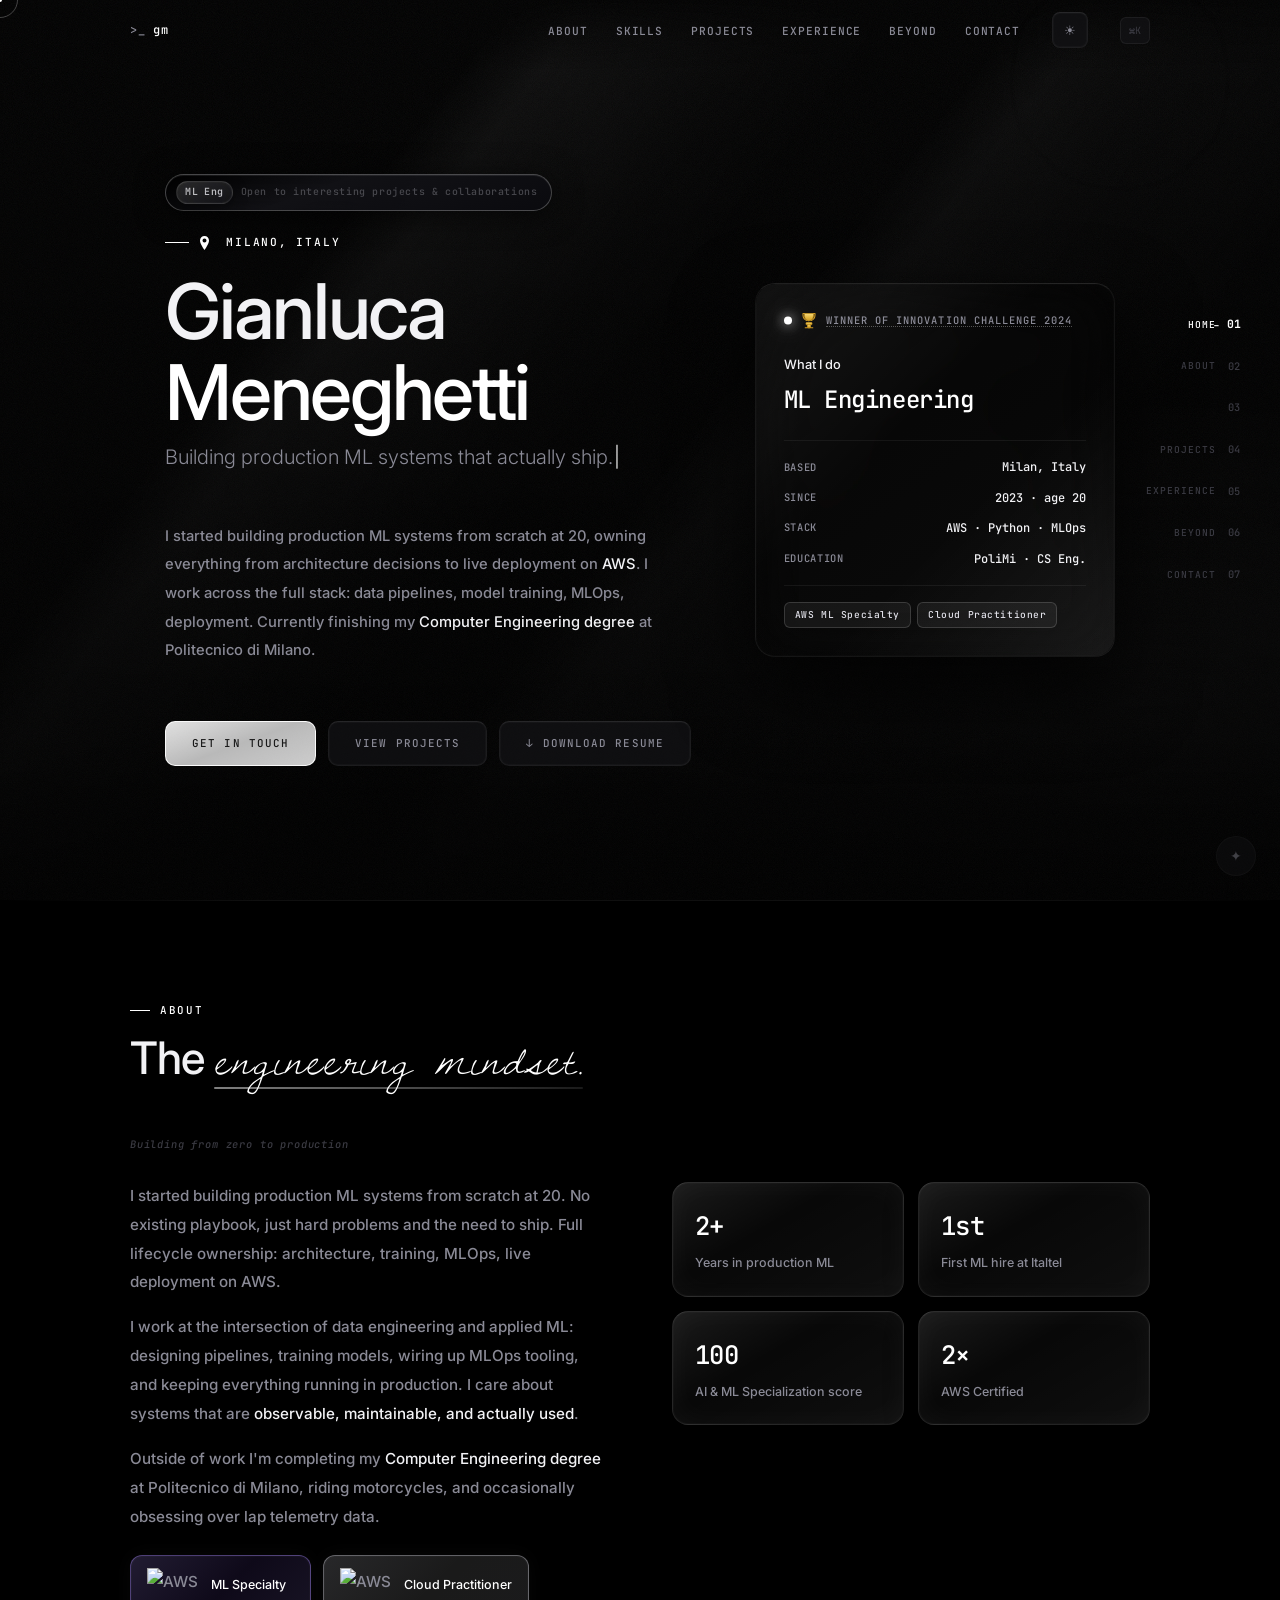
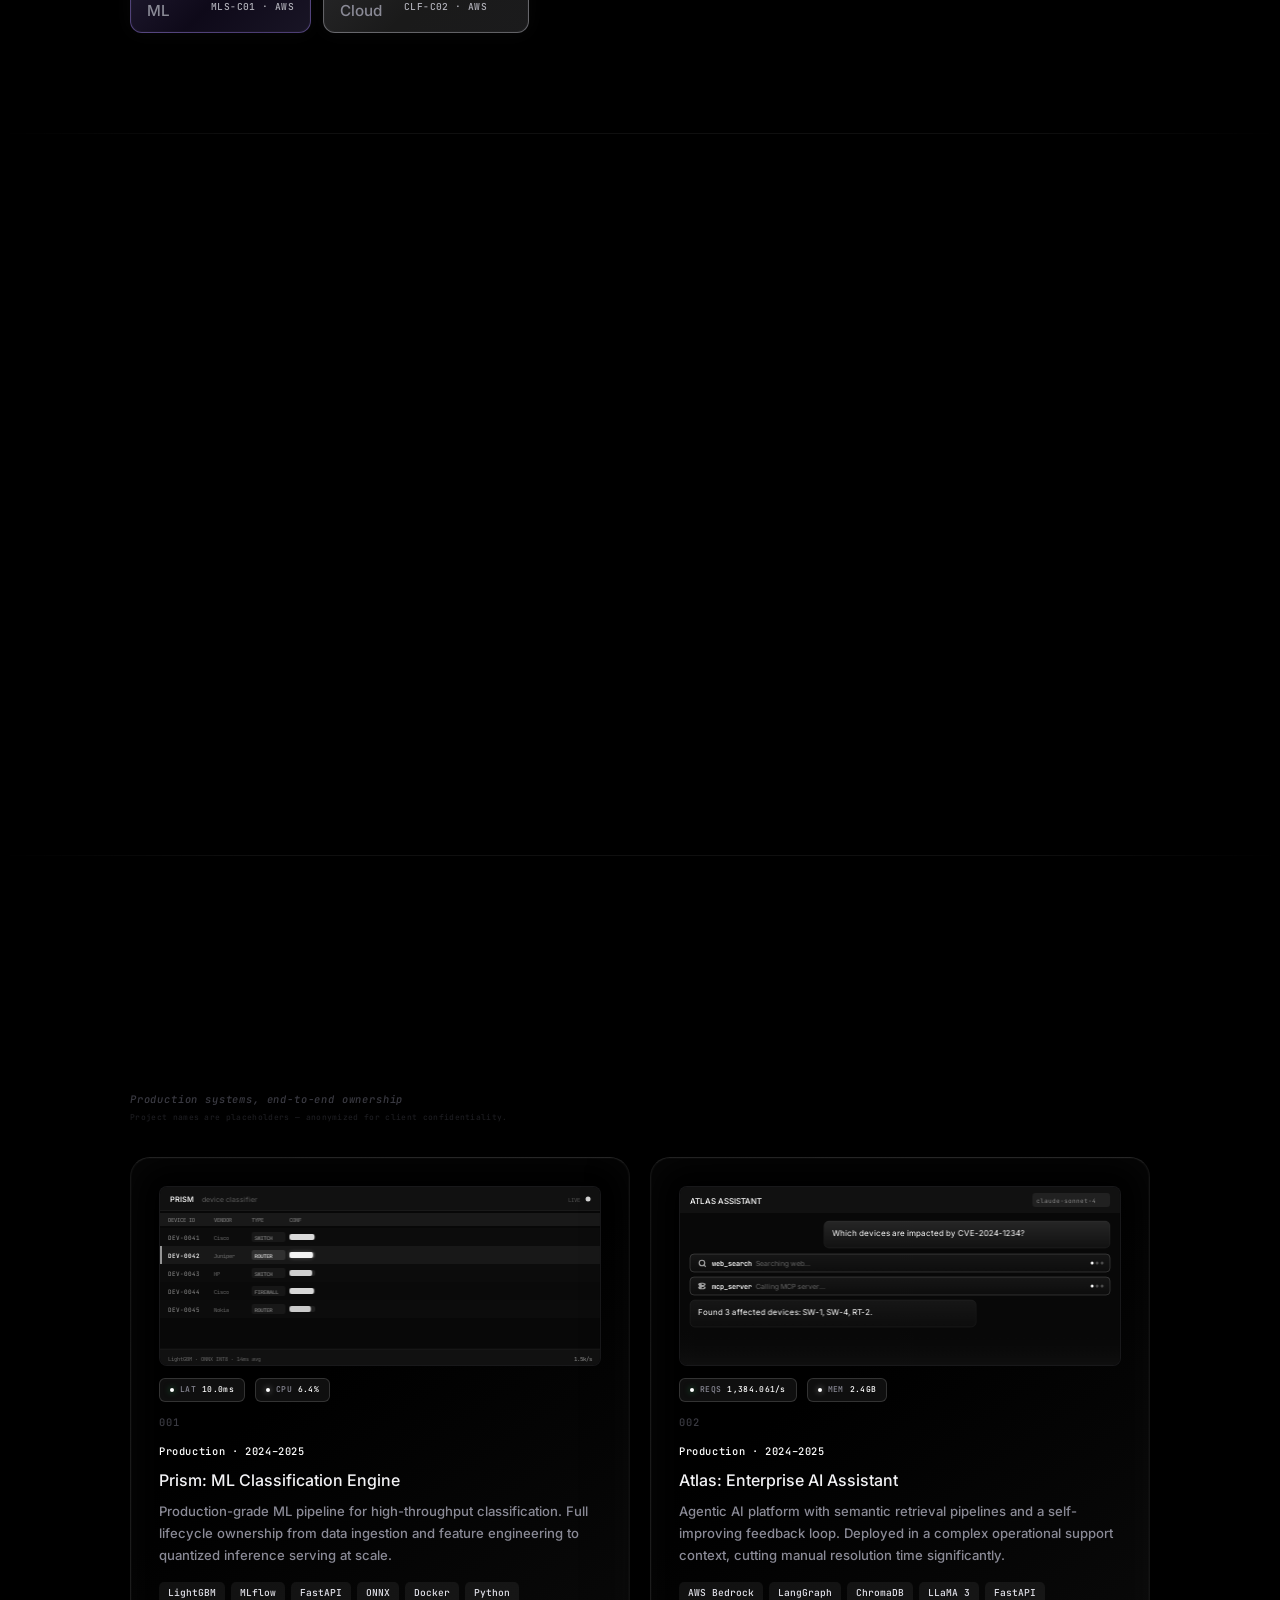
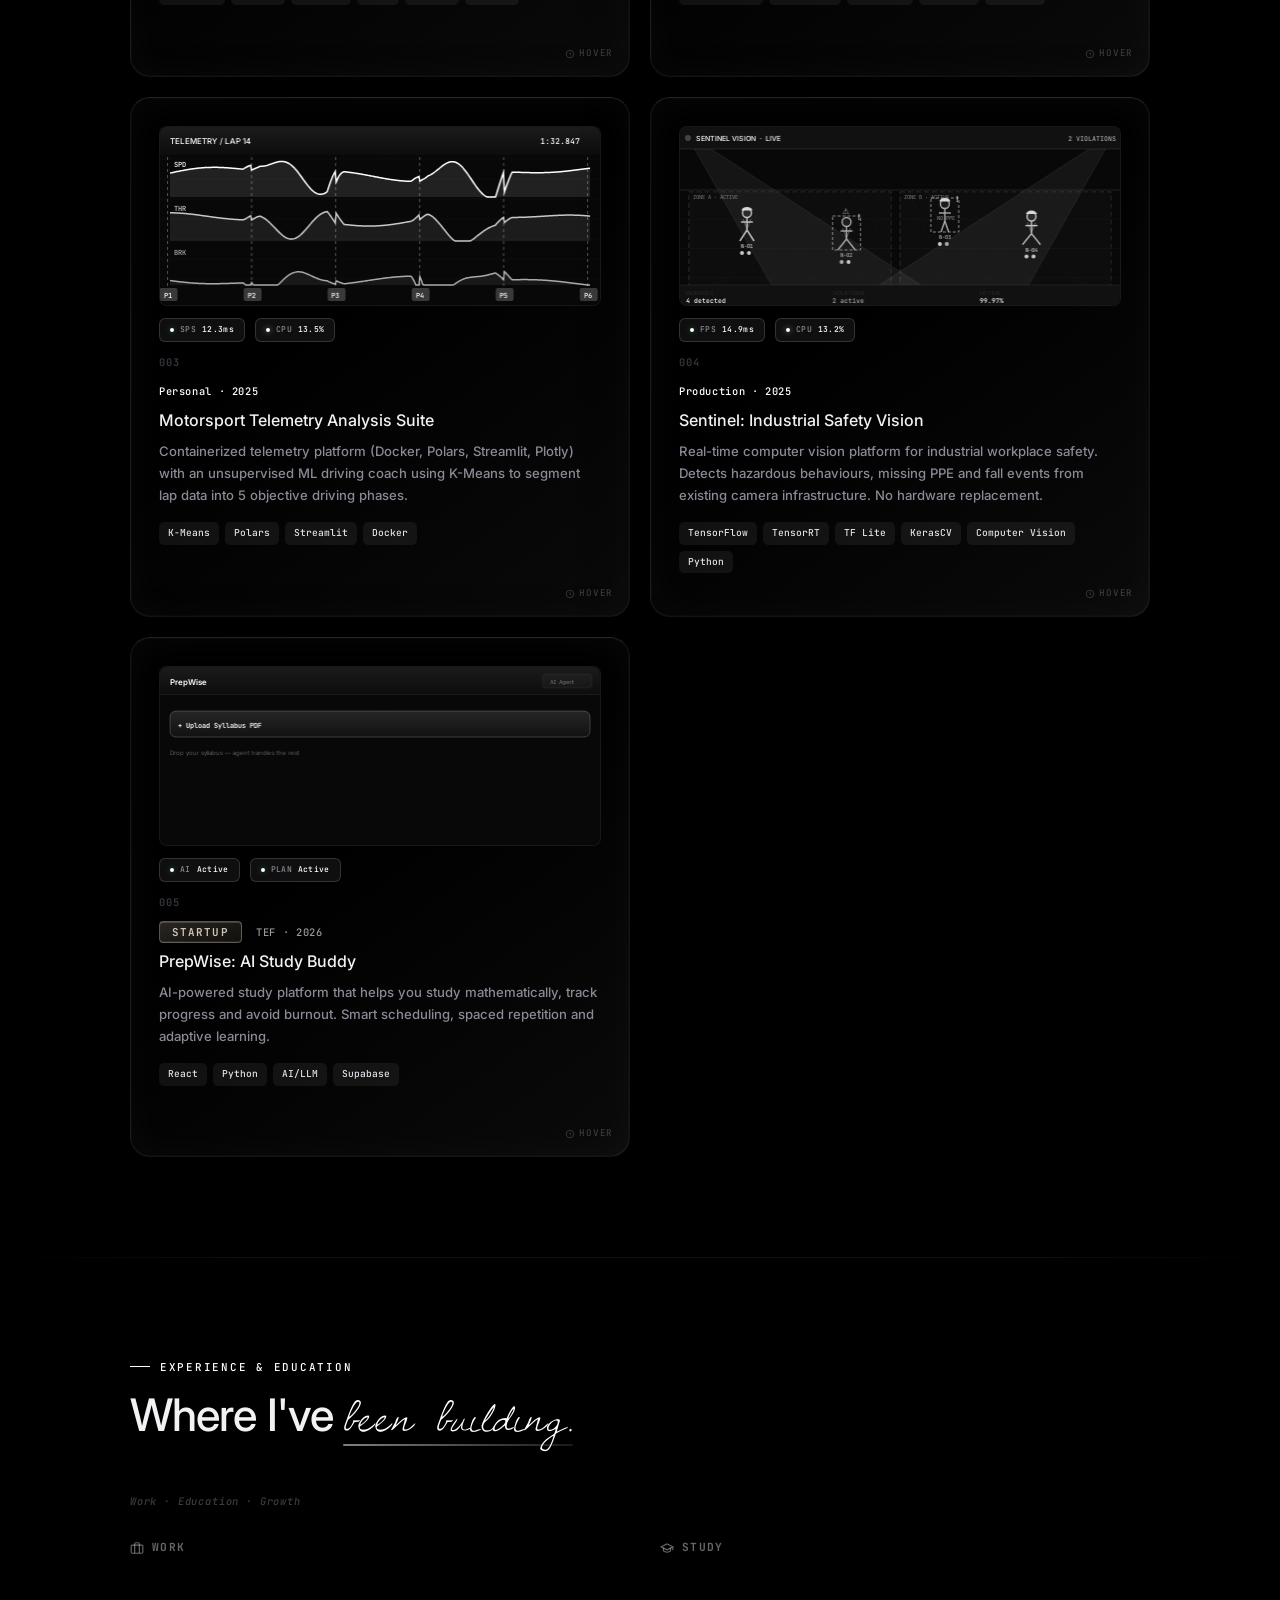
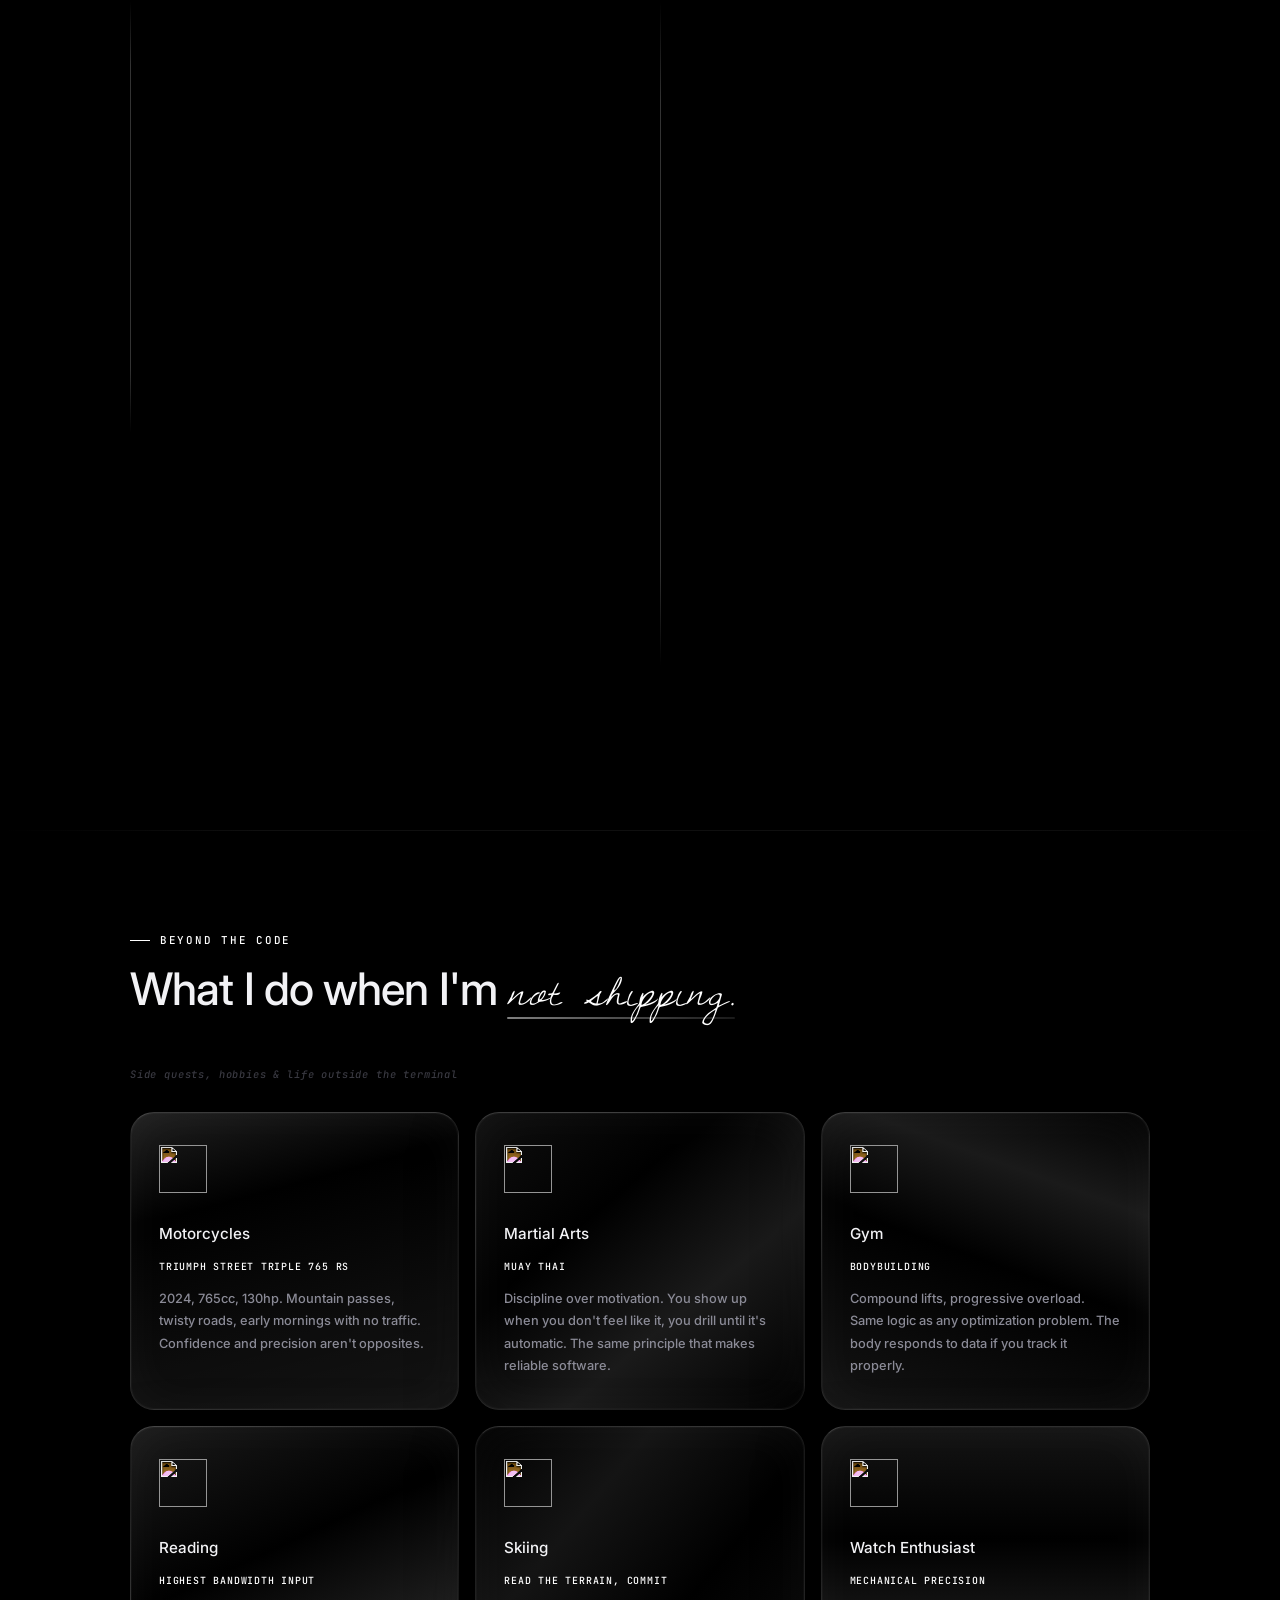
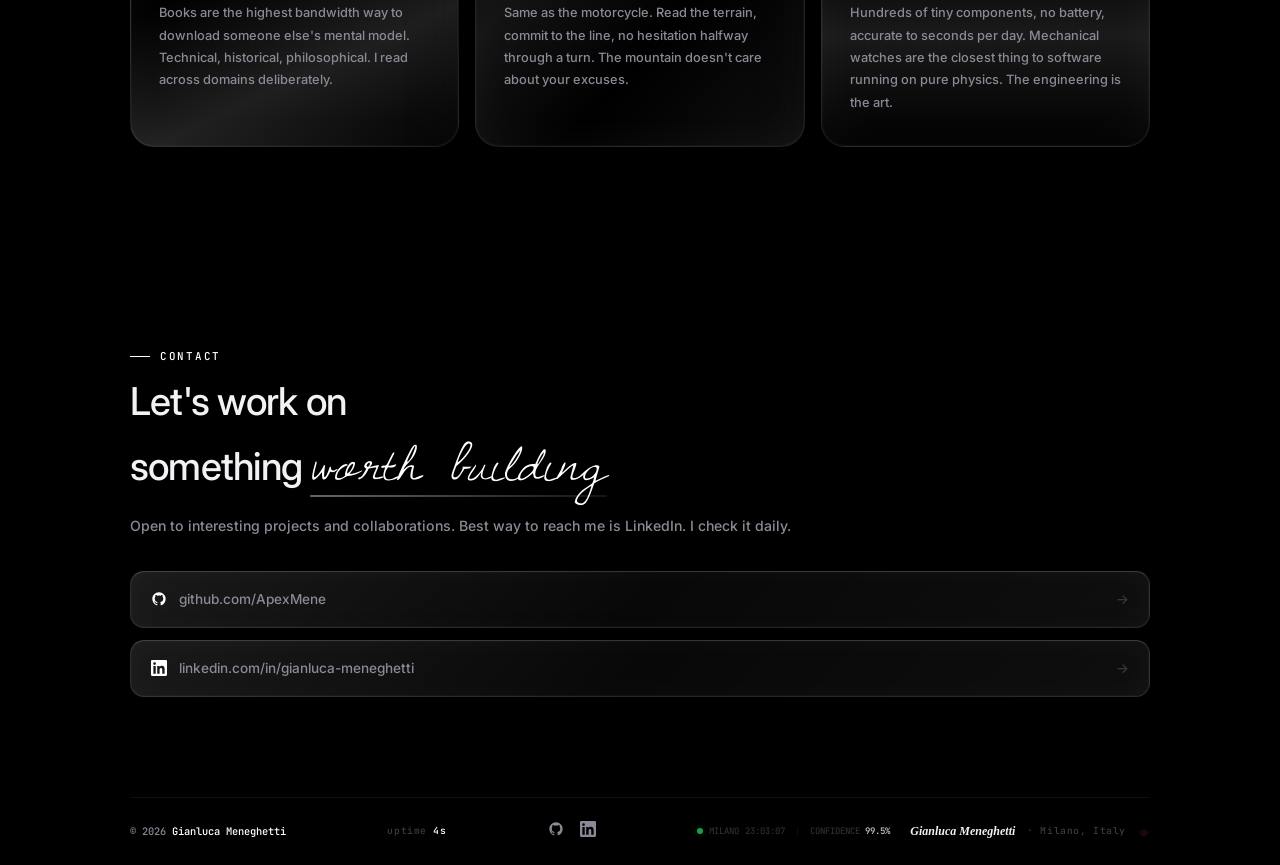
==== gianlucameneghetti.html @ 4b0b72e4 "premium trophy icon with theme-aware gold/bronze" ====
<!--
   _____ _____         _   _ _      _    _  ____         
  / ____|_   _|   /\  | \ | | |    | |  | |/ ___|   /\   
 | |  __  | |    /  \ |  \| | |    | |  | | |      /  \  
 | | |_ | | |   / /\ \| |\  | |____| |__| | |____ / /\ \ 
  \____/|_____|/_/  \_\_| \_|______|\____/ \____/__/  \_\

  GIANLUCA MENEGHETTI | ML Engineer
  Building for production.
-->
<!DOCTYPE html>
<html lang="en" data-theme="dark" style="scroll-behavior: smooth; scroll-padding-top: 64px;">
<head>
  <meta charset="UTF-8" />
  <meta name="viewport" content="width=device-width, initial-scale=1.0" />
  <title>Gianluca Meneghetti</title>
  <meta name="apple-mobile-web-app-title" content="GM" />
  <meta name="application-name" content="GM" />
  <meta name="description" content="ML Engineer building production systems on AWS. Computer Engineering @ Politecnico di Milano. AWS Certified." />
  <meta property="og:title" content="Gianluca Meneghetti, ML Engineer" />
  <meta property="og:description" content="Building production ML systems from scratch. AWS · Python · MLOps · Milano." />
  <meta property="og:type" content="website" />
  <meta property="og:url" content="https://gianlucameneghetti.com" />
  <meta name="twitter:card" content="summary" />
  <meta name="twitter:title" content="Gianluca Meneghetti, ML Engineer" />
  <meta name="twitter:description" content="Building production ML systems from scratch. AWS · Python · MLOps · Milano." />
  <link id="favicon" rel="icon" type="image/svg+xml" href="data:image/svg+xml,%3Csvg xmlns='http://www.w3.org/2000/svg' viewBox='0 0 64 64'%3E%3Crect width='64' height='64' fill='%23000000'/%3E%3Ctext x='32' y='38' text-anchor='middle' font-family='Cormorant Garamond, Georgia, serif' font-weight='600' font-size='24' fill='white'%3EGM%3C/text%3E%3C/svg%3E" />
  <link rel="preconnect" href="https://fonts.googleapis.com" />
  <link rel="preconnect" href="https://fonts.gstatic.com" crossorigin />
  <link rel="dns-prefetch" href="https://fonts.gstatic.com" />
  <link href="https://fonts.googleapis.com/css2?family=Dawning+of+a+New+Day&family=Inter:wght@300;400;500;600&family=JetBrains+Mono:wght@300;400;500&family=Fira+Code:wght@400;500&display=swap" rel="stylesheet" />
  <!-- SEO JSON-LD -->
  <script type="application/ld+json">
  {
    "@context": "https://schema.org",
    "@type": "Person",
    "name": "Gianluca Meneghetti",
    "jobTitle": "ML Engineer",
    "address": { "@type": "PostalAddress", "addressLocality": "Milano", "addressCountry": "IT" },
    "url": "https://gianlucameneghetti.com",
    "alumniOf": { "@type": "CollegeOrUniversity", "name": "Politecnico di Milano" },
    "knowsAbout": ["Machine Learning", "AWS", "MLOps", "Python", "Data Engineering"],
    "sameAs": [
      "https://github.com/ApexMene",
      "https://www.linkedin.com/in/gianluca-meneghetti-3b520325b/"
    ]
  }
  </script>
  <style>
    :root {
      --ease: cubic-bezier(.16,1,.3,1);
      --mono: 'JetBrains Mono', monospace;
      --sans: 'Inter', sans-serif;
    }
    ::-webkit-scrollbar { width: 4px; height: 4px; }
    ::-webkit-scrollbar-track { background: var(--bg); }
    ::-webkit-scrollbar-thumb { background: var(--border); border-radius: 10px; transition: background .3s; }
    ::-webkit-scrollbar-thumb:hover { background: var(--accent); }

    [data-theme="dark"] {
      --bg:           #000000;
      --bg2:          #0a0a0c;
      --bg3:          #121214;
      --bg-glass:     rgba(20,20,24,0.65);
      --border:       rgba(255,255,255,0.06);
      --border-hover: rgba(255,255,255,0.12);
      --border-top:   rgba(255,255,255,0.10);
      --text:         #f2f2f5;
      --text-muted:   #8a8a96;
      --text-dim:     #3a3a42;
      --accent:       #ffffff;
      --accent-glow:  rgba(255,255,255,0.15);
      --accent-dim:   #a0a0a8;
      --tag-bg:       rgba(255,255,255,0.06);
      --tag-text:     #e0e0e8;
      --nav-bg:       rgba(0,0,0,0.88);
    }

    [data-theme="light"] {
      --bg:           #f4f4f6;
      --bg2:          #ffffff;
      --bg3:          #eaeaed;
      --bg-glass:     rgba(255,255,255,0.82);
      --border:       rgba(0,0,0,0.08);
      --border-hover: rgba(0,0,0,0.16);
      --border-top:   rgba(0,0,0,0.12);
      --text:         #0e0e12;
      --text-muted:   #555568;
      --text-dim:     #b0b0be;
      --accent:       #111116;
      --accent-glow:  rgba(0,0,0,0.06);
      --accent-dim:   #3a3a4a;
      --tag-bg:       rgba(0,0,0,0.06);
      --tag-text:     #222230;
      --nav-bg:       rgba(244,244,246,0.94);
    }
    #scroll-progress {
      position: fixed; top: 0; left: 0; z-index: 9999;
      height: 2px; width: 0%;
      background: linear-gradient(90deg, var(--accent), var(--accent-dim));
      transition: width .1s linear;
      pointer-events: none;
    }
    *, *::before, *::after { box-sizing: border-box; margin: 0; padding: 0; }
    ::selection {
      background: var(--accent) !important;
      color: var(--bg) !important;
      text-shadow: none;
    }
    ::-moz-selection {
      background: var(--accent) !important;
      color: var(--bg) !important;
      text-shadow: none;
    }
    html { scroll-behavior: smooth; }
    :target { scroll-margin-top: 80px; }
    body {
      background: var(--bg);
      color: var(--text);
      font-family: var(--sans);
      font-weight: 500;
      font-size: 16px;
      line-height: 1.7;
      overflow-x: hidden;
      transition: background .3s, color .3s;
    }
    #cursor-dot, #cursor-ring {
      position: fixed; pointer-events: none; z-index: 9999; border-radius: 50%;
      transform: translate(-50%,-50%);
    }
    #cursor-dot {
      width: 5px; height: 5px;
      background: #ffffff;
      transition: width .15s var(--ease), height .15s var(--ease);
    }
    #cursor-ring {
      width: 28px; height: 28px;
      border: 1px solid rgba(255,255,255,0.15);
      transition: width .25s var(--ease), height .25s var(--ease), border-color .25s, opacity .25s, border-radius .25s var(--ease);
      z-index: 9998;
    }
    body.cursor-hover #cursor-dot { width: 6px; height: 6px; }
    body.cursor-hover #cursor-ring { width: 44px; height: 44px; border-color: rgba(255,255,255,0.4); }
    @media (hover: none) { #cursor-dot, #cursor-ring { display: none; } body { cursor: auto; } }
    body { cursor: none; }
    a, button, .flip-container, .skill-card, .stat-card, .beyond-card-big, #back-to-top, .side-item { cursor: none; }
    #cursor-ring.magnetic { border-radius: 8px; border-color: var(--accent); background: var(--accent-glow); }
    #cursor-dot.copy-active { background: #ffffff; box-shadow: 0 0 15px #ffffff; width: 8px; height: 8px; }
    #cursor-ring.copy-active { border-color: #ffffff; transform: translate(-50%, -50%) scale(1.4); opacity: 0; }
    body::before {
      content: '';
      position: fixed; inset: 0; z-index: 0; pointer-events: none; opacity: .035;
      background-image: url("data:image/svg+xml,%3Csvg viewBox='0 0 300 300' xmlns='http://www.w3.org/2000/svg'%3E%3Cfilter id='n'%3E%3CfeTurbulence type='fractalNoise' baseFrequency='0.75' numOctaves='2' stitchTiles='stitch'/%3E%3C/filter%3E%3Crect width='100%25' height='100%25' filter='url(%23n)'/%3E%3C/svg%3E");
      background-size: 200px;
    }
    /* Blue / indigo glows only — no red */
    .glow-orb {
      position: fixed; pointer-events: none; z-index: 0; border-radius: 50%;
      filter: blur(130px);
      transition: opacity .3s;
      will-change: opacity;
      transform: translateZ(0);
    }
    .glow-orb-1 {
      width: 720px; height: 720px;
      background: radial-gradient(circle, rgba(255,255,255,0.08) 0%, rgba(255,255,255,0.03) 35%, transparent 70%);
      opacity: .12;
      top: -280px; right: -200px;
    }
    .glow-orb-2 {
      width: 500px; height: 500px;
      background: radial-gradient(circle, rgba(255,255,255,0.05) 0%, rgba(255,255,255,0.02) 50%, transparent 70%);
      opacity: .08;
      bottom: 5%; left: -130px;
    }
    .glow-orb-3 {
      width: 380px; height: 380px;
      background: radial-gradient(circle, rgba(255,255,255,0.04) 0%, rgba(255,255,255,0.02) 50%, transparent 70%);
      opacity: .06;
      top: 48%; right: -90px;
    }
    [data-theme="light"] .glow-orb { display: none !important; }
    [data-theme="light"] body::before { opacity: 0.012; }
    nav {
      position: fixed; top: 0; left: 0; right: 0; z-index: 100;
      padding: 0; height: 60px;
      transition: background .3s, backdrop-filter .3s, border-bottom .3s;
    }
    nav.scrolled {
      background: var(--nav-bg);
      backdrop-filter: blur(24px) saturate(160%);
      -webkit-backdrop-filter: blur(24px) saturate(160%);
      border-bottom: 1px solid var(--border);
      box-shadow: 0 1px 0 0 var(--border);
    }
    [data-theme="light"] nav.scrolled {
      background: rgba(244,244,246,0.94);
      border-bottom: 1px solid rgba(0,0,0,0.08);
    }

    /* ── LIGHT THEME GLASS + HARDCODED WHITE OVERRIDES ─────── */
    [data-theme="light"] .stat-card {
      background: linear-gradient(150deg, rgba(0,0,0,0.04) 0%, rgba(0,0,0,0.01) 40%, rgba(0,0,0,0.02) 100%);
      border: 1px solid rgba(0,0,0,0.08);
      border-top: 1px solid rgba(0,0,0,0.12);
      box-shadow: 0 2px 12px rgba(0,0,0,0.06), 0 1px 3px rgba(0,0,0,0.04);
    }
    [data-theme="light"] .stat-card:hover {
      border-color: rgba(0,0,0,0.16);
      box-shadow: 0 6px 24px rgba(0,0,0,0.1), 0 2px 8px rgba(0,0,0,0.06);
    }
    [data-theme="light"] .stat-num { color: #0e0e12; }

    [data-theme="light"] .skill-card {
      background: linear-gradient(145deg, rgba(0,0,0,0.03) 0%, rgba(0,0,0,0.01) 35%, rgba(0,0,0,0.02) 100%);
      border: 1px solid rgba(0,0,0,0.08);
      border-top: 1px solid rgba(0,0,0,0.12);
      box-shadow: 0 2px 12px rgba(0,0,0,0.05), 0 1px 3px rgba(0,0,0,0.03);
    }
    [data-theme="light"] .skill-card:hover {
      border-color: rgba(0,0,0,0.18);
      box-shadow: 0 6px 28px rgba(0,0,0,0.1), 0 2px 8px rgba(0,0,0,0.05);
    }
    [data-theme="light"] .skill-card-label { color: #111116; }
    [data-theme="light"] .skill-tag {
      background: rgba(0,0,0,0.06);
      color: rgba(0,0,0,0.7);
      border: 1px solid rgba(0,0,0,0.08);
    }

    [data-theme="light"] .flip-front {
      background: linear-gradient(145deg, rgba(255,255,255,0.85) 0%, rgba(255,255,255,0.6) 40%, rgba(255,255,255,0.75) 100%);
      border: 1px solid rgba(0,0,0,0.08);
      border-top: 1px solid rgba(0,0,0,0.12);
      box-shadow: 0 2px 16px rgba(0,0,0,0.07), 0 1px 4px rgba(0,0,0,0.04);
    }
    [data-theme="light"] .flip-back {
      background: linear-gradient(145deg, rgba(255,255,255,0.9) 0%, rgba(255,255,255,0.7) 40%, rgba(255,255,255,0.82) 100%);
      border: 1px solid rgba(0,0,0,0.09);
      border-top: 1px solid rgba(0,0,0,0.14);
      box-shadow: 0 4px 20px rgba(0,0,0,0.08), 0 2px 6px rgba(0,0,0,0.04);
    }
    [data-theme="light"] .flip-container:hover {
      box-shadow: 0 8px 40px rgba(0,0,0,0.14), 0 4px 16px rgba(0,0,0,0.08);
    }
    [data-theme="light"] .back-quote { border-left-color: rgba(0,0,0,0.25); }

    [data-theme="light"] .hero-card {
      background: linear-gradient(145deg, rgba(255,255,255,0.35) 0%, rgba(255,255,255,0.15) 40%, rgba(255,255,255,0.25) 100%);
      backdrop-filter: blur(24px) saturate(180%);
      -webkit-backdrop-filter: blur(24px) saturate(180%);
      border: 1px solid rgba(0,0,0,0.08);
      border-top: 1px solid rgba(0,0,0,0.12);
      box-shadow: 0 4px 24px rgba(0,0,0,0.08), 0 1px 4px rgba(0,0,0,0.04);
    }

    [data-theme="light"] .btn-primary {
      background: linear-gradient(160deg, rgba(0,0,0,0.88) 0%, rgba(0,0,0,0.72) 50%, rgba(0,0,0,0.80) 100%);
      color: #ffffff;
      border: 1px solid rgba(0,0,0,0.85);
      box-shadow: 0 2px 16px rgba(0,0,0,0.2), 0 1px 4px rgba(0,0,0,0.12);
    }
    [data-theme="light"] .btn-primary:hover {
      background: linear-gradient(160deg, rgba(0,0,0,0.95) 0%, rgba(0,0,0,0.82) 50%, rgba(0,0,0,0.90) 100%);
      box-shadow: 0 4px 24px rgba(0,0,0,0.28), 0 2px 8px rgba(0,0,0,0.14);
    }
    [data-theme="light"] .btn-ghost {
      background: rgba(0,0,0,0.04);
      border: 1px solid rgba(0,0,0,0.1);
      color: #555568;
    }
    [data-theme="light"] .btn-ghost:hover {
      border-color: rgba(0,0,0,0.2);
      color: #0e0e12;
      box-shadow: 0 2px 12px rgba(0,0,0,0.08);
    }

    [data-theme="light"] .theme-toggle {
      background: rgba(0,0,0,0.04);
      border: 1px solid rgba(0,0,0,0.1);
      color: #555568;
      box-shadow: none;
    }
    [data-theme="light"] .theme-toggle:hover {
      border-color: rgba(0,0,0,0.2);
      color: #0e0e12;
      box-shadow: 0 2px 8px rgba(0,0,0,0.08);
    }

    [data-theme="light"] .badge {
      background: rgba(0,0,0,0.06);
      color: rgba(0,0,0,0.7);
      border: 1px solid rgba(0,0,0,0.1);
    }

    [data-theme="light"] #cursor-dot { background: #111116; }
    [data-theme="light"] #cursor-ring { border-color: rgba(0,0,0,0.2); }
    [data-theme="light"] body.cursor-hover #cursor-ring { border-color: rgba(0,0,0,0.5); }

    [data-theme="light"] .section-title em { color: #0e0e12; }
    [data-theme="light"] .section-title em::after {
      background: linear-gradient(90deg, rgba(0,0,0,0.35), rgba(0,0,0,0.05));
    }
    [data-theme="light"] .contact-heading em { color: #0e0e12; }
    [data-theme="light"] .contact-heading em::after {
      background: linear-gradient(90deg, rgba(0,0,0,0.3), rgba(0,0,0,0.04));
    }

    [data-theme="light"] .status-dot {
      background: #111116;
      box-shadow: 0 0 8px rgba(0,0,0,0.3), 0 0 16px rgba(0,0,0,0.15);
    }
    [data-theme="light"] .card-value { color: #0e0e12; }

    [data-theme="light"] .metric-dot { background: #111116 !important; box-shadow: 0 0 4px rgba(0,0,0,0.3) !important; }

    [data-theme="light"] .project-mockup { border-color: rgba(0,0,0,0.08); }

    [data-theme="light"] .contact-link {
      background: rgba(255,255,255,0.8);
      border: 1px solid rgba(0,0,0,0.08);
    }
    [data-theme="light"] .contact-link:hover {
      border-color: rgba(0,0,0,0.18);
      box-shadow: 0 4px 20px rgba(0,0,0,0.08);
    }

    /* experience section */
    [data-theme="light"] .exp-item {
      background: linear-gradient(150deg, rgba(0,0,0,0.02) 0%, rgba(0,0,0,0.01) 100%);
      border-color: rgba(0,0,0,0.08);
      border-top-color: rgba(0,0,0,0.12);
      box-shadow: 0 2px 10px rgba(0,0,0,0.05);
    }
    [data-theme="light"] .exp-item:hover, [data-theme="light"] .exp-item.active {
      background: linear-gradient(150deg, rgba(0,0,0,0.04) 0%, rgba(0,0,0,0.02) 100%);
      border-color: rgba(0,0,0,0.14);
      box-shadow: 0 4px 20px rgba(0,0,0,0.08);
    }
    [data-theme="light"] .exp-role { color: #0e0e12; }
    [data-theme="light"] .exp-item:hover .exp-role { color: #0e0e12; text-shadow: none; }
    [data-theme="light"] .exp-company { color: #555568; }
    [data-theme="light"] .exp-date { color: rgba(0,0,0,0.4); }
    [data-theme="light"] .exp-desc { color: rgba(0,0,0,0.55); }
    [data-theme="light"] .exp-desc li::before { color: rgba(0,0,0,0.25); }
    [data-theme="light"] .exp-desc li:hover::before { color: rgba(0,0,0,0.6); }

    /* hero */
    [data-theme="light"] #hero::before { opacity: 0; }

    /* project tags */
    [data-theme="light"] .project-tag {
      background: rgba(0,0,0,0.06);
      color: rgba(0,0,0,0.65);
      border-color: rgba(0,0,0,0.1);
    }
    [data-theme="light"] .project-num { color: rgba(0,0,0,0.2); }
    [data-theme="light"] .project-company { color: rgba(0,0,0,0.4); }
    [data-theme="light"] .flip-hint { color: rgba(0,0,0,0.2); }
    [data-theme="light"] .back-stat span { color: rgba(0,0,0,0.4); }
    [data-theme="light"] .back-stat strong { color: #0e0e12; }

    /* scroll progress */
    [data-theme="light"] #scroll-progress {
      background: linear-gradient(90deg, #111116, #555568);
    }
    /* ─────────────────────────────────────────────────────── */

    .nav-inner {
      max-width: 1100px; margin: 0 auto; padding: 0 40px;
      height: 100%; display: flex; align-items: center; justify-content: space-between;
    }
    .nav-logo {
      font-family: var(--mono); font-size: .75rem; letter-spacing: .06em;
      color: var(--accent); text-decoration: none;
      display: flex; align-items: center; gap: 8px;
    }
    .nav-logo-prefix { color: var(--text-muted); }
    .nav-right { display: flex; align-items: center; gap: 32px; }
    .nav-links { display: flex; gap: 28px; list-style: none; }
    .nav-links a {
      font-family: var(--mono); font-size: .7rem; letter-spacing: .08em;
      text-transform: uppercase; color: var(--text-muted);
      text-decoration: none; transition: color .3s var(--ease);
      position: relative; padding: 4px 0;
    }
    .nav-links a::after {
      content: ''; position: absolute; bottom: 0; left: 50%;
      width: 0; height: 1px; background: var(--accent);
      transition: width .3s var(--ease), left .3s var(--ease);
    }
    .nav-links a:hover { color: var(--text); }
    .nav-links a:hover::after { width: 100%; left: 0; }
    .nav-links a.active { color: var(--text); }
    .nav-links a.active::after { width: 100%; left: 0; }
    .theme-toggle {
      width: 36px; height: 36px; border-radius: 8px;
      border: 1px solid var(--border); border-top-color: var(--border-top);
      background: var(--bg-glass);
      backdrop-filter: blur(16px) saturate(140%);
      -webkit-backdrop-filter: blur(16px) saturate(140%);
      cursor: none; display: flex; align-items: center; justify-content: center;
      color: var(--text-muted);
      box-shadow: 0 0 0 1px rgba(255,255,255,0.025) inset;
      transition: border-color .25s, color .25s, box-shadow .25s, transform .25s;
    }
    .theme-toggle:hover {
      border-color: rgba(255,255,255,0.3); color: var(--text);
      box-shadow: 0 0 18px rgba(255,255,255,0.1), 0 0 0 1px rgba(255,255,255,0.04) inset;
      transform: translateY(-1px);
    }
    .container { max-width: 1100px; margin: 0 auto; padding: 0 40px; position: relative; z-index: 1; }
    #hero {
      position: relative;
      min-height: 100vh;
      display: flex; align-items: center;
      padding: 120px 0 80px;
      overflow: hidden;
    }
    /* AMOLED gradient + grain hero */
    #hero::before {
      content: '';
      position: absolute; inset: 0; z-index: 0; pointer-events: none;
      background:
        linear-gradient(128deg,
          transparent 0%,
          transparent 26%,
          rgba(255,255,255,0.05) 30%,
          rgba(255,255,255,0.03) 36%,
          rgba(255,255,255,0.01) 41%,
          transparent 46%,
          transparent 52%,
          rgba(255,255,255,0.04) 56%,
          rgba(255,255,255,0.02) 62%,
          rgba(255,255,255,0.01) 68%,
          transparent 74%
        ),
        radial-gradient(ellipse 80% 60% at 90% 80%, rgba(255,255,255,0.06) 0%, transparent 60%),
        radial-gradient(ellipse 50% 40% at 100% 100%, #000000 0%, transparent 70%);
      mask-image: linear-gradient(to bottom, transparent 0%, black 8%, black 82%, transparent 100%);
      -webkit-mask-image: linear-gradient(to bottom, transparent 0%, black 8%, black 82%, transparent 100%);
    }
    /* Grain on hero */
    #hero::after {
      content: '';
      position: absolute; inset: 0; z-index: 0; pointer-events: none;
      opacity: .04;
      background-image: url("data:image/svg+xml,%3Csvg viewBox='0 0 300 300' xmlns='http://www.w3.org/2000/svg'%3E%3Cfilter id='n'%3E%3CfeTurbulence type='fractalNoise' baseFrequency='0.8' numOctaves='2' stitchTiles='stitch'/%3E%3C/filter%3E%3Crect width='100%25' height='100%25' filter='url(%23n)'/%3E%3C/svg%3E");
      background-size: 200px;
    }
    #hero .container { position: relative; z-index: 1; }
    .hero-grid {
      display: grid;
      grid-template-columns: 1fr 360px;
      gap: 64px; align-items: center;
    }
    .hero-eyebrow {
      font-family: var(--mono); font-size: .7rem;
      letter-spacing: .16em; text-transform: uppercase;
      color: var(--accent); margin-bottom: 20px;
      display: flex; align-items: center; gap: 10px;
      opacity: 0; animation: fadeUp .8s var(--ease) .1s forwards;
    }
    .hero-eyebrow::before {
      content: ''; display: block; width: 24px; height: 1px; background: var(--accent);
    }
    .hero-name {
      font-size: clamp(2.8rem, 6vw, 5rem);
      font-weight: 500; line-height: 1.05; letter-spacing: -.03em;
      color: var(--text); margin-bottom: 6px;
      opacity: 0; animation: fadeUp .9s var(--ease) .25s forwards;
    }
    .hero-name span {
      color: var(--accent);
      background: none;
      -webkit-text-fill-color: unset;
    }
    .hero-name span {
      color: var(--accent);
      background: none;
      -webkit-text-fill-color: unset;
    }
    .hero-tagline {
      font-size: clamp(1rem, 1.8vw, 1.25rem); font-weight: 300;
      color: var(--text-muted); margin-bottom: 48px;
      opacity: 0; animation: fadeUp .9s var(--ease) .4s forwards;
    }
    .hero-desc {
      font-size: .92rem; color: var(--text-muted);
      max-width: 500px; line-height: 1.95; margin-bottom: 56px;
      opacity: 0; animation: fadeUp .9s var(--ease) .55s forwards;
    }
    .hero-desc strong { color: var(--text); font-weight: 500; }
    .hero-cta {
      display: flex; gap: 12px; flex-wrap: wrap;
      opacity: 0; animation: fadeUp .9s var(--ease) .7s forwards;
    }
    .btn {
      font-family: var(--mono); font-size: .68rem; letter-spacing: .1em;
      text-transform: uppercase; text-decoration: none;
      padding: 12px 26px; border-radius: 10px;
      transition: all .25s var(--ease); display: inline-block;
      position: relative;
    }
    .btn-primary {
      background: linear-gradient(160deg, rgba(255,255,255,0.88) 0%, rgba(255,255,255,0.72) 50%, rgba(255,255,255,0.80) 100%);
      backdrop-filter: blur(32px) saturate(200%);
      -webkit-backdrop-filter: blur(32px) saturate(200%);
      color: #1a1a1a;
      border: 1px solid rgba(255,255,255,0.9);
      box-shadow: 0 0 28px rgba(255,255,255,0.18), 0 8px 32px rgba(0,0,0,0.22), 0 0 0 1px rgba(255,255,255,0.4) inset;
      transition: all .35s var(--ease);
    }
    .btn-primary:hover {
      background: linear-gradient(160deg, rgba(255,255,255,0.95) 0%, rgba(255,255,255,0.82) 50%, rgba(255,255,255,0.88) 100%);
      border-color: rgba(255,255,255,1);
      box-shadow: 0 0 40px rgba(255,255,255,0.25), 0 12px 40px rgba(0,0,0,0.18), 0 0 0 1px rgba(255,255,255,0.5) inset;
      transform: translateY(-2px);
    }
    .btn-ghost {
      background: var(--bg-glass);
      backdrop-filter: blur(16px) saturate(140%);
      -webkit-backdrop-filter: blur(16px) saturate(140%);
      color: var(--text-muted);
      border: 1px solid var(--border);
      border-top-color: var(--border-top);
      box-shadow: 0 0 0 1px rgba(255,255,255,0.025) inset;
    }
    .btn-ghost:hover {
      border-color: rgba(255,255,255,0.3);
      color: var(--text);
      box-shadow: 0 0 18px rgba(255,255,255,0.08), 0 0 0 1px rgba(255,255,255,0.04) inset;
      transform: translateY(-1px);
    }
    .hero-card {
      background: linear-gradient(145deg, rgba(0,0,0,0.15) 0%, rgba(0,0,0,0.08) 40%, rgba(255,255,255,0.02) 100%);
      backdrop-filter: blur(32px) saturate(200%);
      -webkit-backdrop-filter: blur(32px) saturate(200%);
      border: 1px solid rgba(255,255,255,0.06);
      border-top: 1px solid rgba(255,255,255,0.1);
      border-radius: 20px; padding: 28px;
      box-shadow: 0 0 0 1px rgba(255,255,255,0.01) inset, 0 0 40px rgba(0,0,0,0.3) inset, 0 32px 80px rgba(0,0,0,0.7);
      opacity: 0; animation: fadeUp .9s var(--ease) .6s forwards;
      position: relative; overflow: hidden;
    }
    .hero-card::before {
      content: ''; position: absolute; inset: 0; border-radius: inherit;
      background: linear-gradient(135deg, rgba(255,255,255,0.06) 0%, transparent 40%, transparent 60%, rgba(255,255,255,0.06) 100%);
      pointer-events: none;
    }
    .status-row {
      display: flex; align-items: center; gap: 8px;
      font-family: var(--mono); font-size: .65rem;
      letter-spacing: .1em; color: var(--text-muted);
      margin-bottom: 24px; text-transform: uppercase;
      line-height: 1;
    }
    .status-dot {
      width: 8px; height: 8px; border-radius: 50%;
      background: #ffffff;
      box-shadow: 0 0 12px rgba(255,255,255,0.8), 0 0 24px rgba(255,255,255,0.5), 0 0 36px rgba(255,255,255,0.25);
      animation: pulse-dot 2.5s ease-in-out infinite;
      transform: translateY(-0.5px);
    }
    @keyframes pulse-dot {
      0%,100% { opacity: 1; } 50% { opacity: .4; }
    }
    .card-title {
      font-size: .8rem; font-weight: 500; color: var(--text);
      margin-bottom: 4px;
    }
    .card-value {
      font-family: var(--mono); font-size: 1.5rem; font-weight: 500;
      color: #ffffff; margin-bottom: 20px; letter-spacing: -.02em;
    }
    .card-divider {
      height: 1px; background: var(--border); margin: 16px 0;
    }
    .card-stat {
      display: flex; justify-content: space-between; align-items: center; gap: 20px;
      margin-bottom: 10px;
    }
    .card-stat-label {
      font-family: var(--mono); font-size: .65rem;
      color: var(--text-muted); letter-spacing: .06em; text-transform: uppercase;
    }
    .card-stat-value {
      font-family: var(--mono); font-size: .75rem; color: var(--text); font-weight: 500;
    }
    .card-stat-value.green { color: var(--accent); }
    .card-badges {
      display: flex; flex-wrap: wrap; gap: 6px; margin-top: 16px;
    }
    .badge {
      font-family: var(--mono); font-size: .6rem; letter-spacing: .06em;
      background: var(--tag-bg); color: var(--tag-text);
      padding: 4px 10px; border-radius: 6px;
      border: 1px solid rgba(255,255,255,0.15);
    }
    section { padding: 100px 0; }
    .section-label {
      font-family: var(--mono); font-size: .68rem; letter-spacing: .16em;
      text-transform: uppercase; color: var(--accent);
      margin-bottom: 12px; display: flex; align-items: center; gap: 10px;
    }
    .section-label::before { content: ''; display: block; width: 20px; height: 1px; background: var(--accent); }
    .section-title {
      font-size: clamp(1.8rem, 3.5vw, 2.8rem); font-weight: 500;
      line-height: 1.15; letter-spacing: -.02em;
      color: var(--text); margin-bottom: 56px;
    }
    .section-title em { font-family: 'Dawning of a New Day', cursive; font-weight: 400; font-size: 1.1em; color: #ffffff; letter-spacing: 0.02em; position: relative; display: inline-block; }
    .section-title em::after { content: ''; position: absolute; bottom: -1px; left: 0; width: 100%; height: 2px; background: linear-gradient(90deg, rgba(255,255,255,0.5), rgba(255,255,255,0.1)); border-radius: 2px; }

    .contact-heading em { font-family: 'Dawning of a New Day', cursive; font-weight: 400; font-size: 1.6em; color: #ffffff; letter-spacing: 0.02em; font-style: italic; position: relative; display: inline-block; }
    .contact-heading em::after {
      content: ''; position: absolute; bottom: 0; left: 0; width: 100%; height: 2px;
      background: linear-gradient(90deg, rgba(255,255,255,0.4), rgba(255,255,255,0.08));
      border-radius: 2px;
    }
    .hero-name { position: relative; }

    .typing-cursor {
      display: inline-block;
      color: var(--accent);
      animation: blink .75s step-end infinite;
      font-weight: 300;
      margin-left: 1px;
    }
    @keyframes blink { 0%,100% { opacity: 1; } 50% { opacity: 0; } }
    .reveal { opacity: 0; transform: translateY(24px); transition: opacity .8s var(--ease), transform .8s var(--ease); }
    .reveal.visible { opacity: 1; transform: none; }
    .reveal-delay-1 { transition-delay: .1s; }
    .reveal-delay-2 { transition-delay: .2s; }
    .reveal-delay-3 { transition-delay: .3s; }
    .stagger-children > * { opacity: 0; transform: translateY(20px); transition: opacity .7s var(--ease), transform .7s var(--ease); }
    .stagger-children > *.visible { opacity: 1; transform: none; }
    .stagger-children > *:nth-child(1) { transition-delay: .05s; }
    .stagger-children > *:nth-child(2) { transition-delay: .15s; }
    .stagger-children > *:nth-child(3) { transition-delay: .25s; }
    .stagger-children > *:nth-child(4) { transition-delay: .35s; }
    .stagger-children > *:nth-child(5) { transition-delay: .45s; }
    #about { border-top: none; }
    .section-divider {
      width: 100%; height: 1px;
      background: linear-gradient(90deg, transparent, var(--border) 20%, var(--border) 80%, transparent);
      margin: 0;
    }
    .about-grid {
      display: grid; grid-template-columns: 1fr 1fr; gap: 64px; align-items: start;
    }
    .about-text { font-size: .95rem; color: var(--text-muted); line-height: 1.9; }
    .about-text p { margin-bottom: 16px; }
    .about-text strong { color: var(--text); font-weight: 500; }
    .about-stats {
      display: grid; grid-template-columns: 1fr 1fr; gap: 14px;
    }
    .stat-card {
      background: linear-gradient(150deg, rgba(255,255,255,0.1) 0%, rgba(255,255,255,0.03) 40%, rgba(255,255,255,0.06) 100%);
      backdrop-filter: blur(24px) saturate(180%);
      -webkit-backdrop-filter: blur(24px) saturate(180%);
      border: 1px solid rgba(255,255,255,0.1);
      border-top: 1px solid rgba(255,255,255,0.15);
      border-radius: 16px; padding: 22px;
      box-shadow: 0 0 0 1px rgba(255,255,255,0.02) inset, 0 0 30px rgba(255,255,255,0.04) inset, 0 8px 32px rgba(0,0,0,0.35);
      transition: all .3s var(--ease);
    }
    .stat-card:hover { border-color: rgba(255,255,255,0.22); box-shadow: 0 0 45px rgba(255,255,255,0.1), 0 0 0 1px rgba(255,255,255,0.06) inset, 0 12px 40px rgba(0,0,0,0.4); transform: translateY(-3px); }
    .stat-num {
      font-family: var(--mono); font-size: 1.6rem; font-weight: 500;
      color: #ffffff; letter-spacing: -.02em; margin-bottom: 4px;
    }
    .stat-label { font-size: .78rem; color: var(--text-muted); }
    .skills-grid {
      display: grid; grid-template-columns: repeat(3, 1fr); gap: 16px;
    }
    @media (max-width: 900px) {
      .skills-grid { grid-template-columns: repeat(2, 1fr); gap: 12px; }
    }
    @media (max-width: 600px) {
      .skills-grid { grid-template-columns: 1fr; gap: 12px; }
    }
    .skill-card {
      background: linear-gradient(145deg, rgba(255,255,255,0.12) 0%, rgba(255,255,255,0.04) 35%, rgba(255,255,255,0.08) 100%);
      backdrop-filter: blur(24px) saturate(180%);
      -webkit-backdrop-filter: blur(24px) saturate(180%);
      border: 1px solid rgba(255,255,255,0.12);
      border-top: 1px solid rgba(255,255,255,0.18);
      border-radius: 16px; padding: 26px;
      box-shadow: 0 0 0 1px rgba(255,255,255,0.02) inset, 0 0 35px rgba(255,255,255,0.04) inset, 0 12px 40px rgba(0,0,0,0.35);
      transition: border-color .3s, box-shadow .3s, transform .3s;
    }
    .skill-card:hover { border-color: rgba(255,255,255,0.28); box-shadow: 0 0 50px rgba(255,255,255,0.1), 0 0 0 1px rgba(255,255,255,0.08) inset, 0 16px 48px rgba(0,0,0,0.4); transform: translateY(-4px); }
    .skill-card-label {
      font-family: var(--mono); font-size: .65rem; letter-spacing: .1em;
      text-transform: uppercase; color: #ffffff; margin-bottom: 12px;
    }
    .skill-tags { display: flex; flex-wrap: wrap; gap: 6px; }
    .skill-tag {
      font-family: var(--mono); font-size: .65rem;
      background: rgba(255,255,255,0.05); color: rgba(255,255,255,0.75);
      padding: 4px 10px; border-radius: 6px;
      border: 1px solid rgba(255,255,255,0.1);
    }
    #projects { position: relative; overflow: hidden; }
    #scatter-canvas {
      position: absolute; top: 0; left: 0;
      width: 100%; height: 100%;
      z-index: 0; opacity: 0.12;
      pointer-events: none;
      transform: translateZ(0);
    }
    #projects .container { position: relative; z-index: 1; }
    .projects-grid {
      display: grid; grid-template-columns: repeat(auto-fit, minmax(340px, 1fr)); gap: 20px;
    }
    .project-card {
      background: linear-gradient(155deg, rgba(255,255,255,0.12) 0%, rgba(255,255,255,0.04) 35%, rgba(255,255,255,0.08) 100%);
      backdrop-filter: blur(28px) saturate(190%);
      -webkit-backdrop-filter: blur(28px) saturate(190%);
      border: 1px solid rgba(255,255,255,0.14);
      border-top: 1px solid rgba(255,255,255,0.2);
      border-radius: 22px; padding: 34px;
      position: relative; overflow: hidden;
      box-shadow: 0 0 0 1px rgba(255,255,255,0.02) inset, 0 0 45px rgba(255,255,255,0.05) inset, 0 28px 64px rgba(0,0,0,0.5);
      transition: all .4s var(--ease);
      cursor: default;
    }

    /* project card hover handled by flip */

    .project-num {
      font-family: var(--mono); font-size: .65rem; letter-spacing: .1em;
      color: var(--text-dim); margin-bottom: 12px;
    }
    .project-company {
      font-family: var(--mono); font-size: .65rem; letter-spacing: .06em;
      color: var(--accent); margin-bottom: 8px;
    }
    .project-title {
      font-size: 1rem; font-weight: 500; color: var(--text);
      margin-bottom: 10px; line-height: 1.4;
    }
    .project-desc {
      font-size: .82rem; color: var(--text-muted); line-height: 1.65; margin-bottom: 16px;
      display: -webkit-box; -webkit-line-clamp: 4; line-clamp: 4; -webkit-box-orient: vertical; overflow: hidden;
    }
    .project-tags { display: flex; flex-wrap: wrap; gap: 6px; }
    .project-tag {
      font-family: var(--mono); font-size: .6rem;
      background: var(--tag-bg); color: var(--tag-text);
      padding: 3px 9px; border-radius: 5px;
    }
    .project-link {
      position: absolute; top: 24px; right: 24px;
      font-family: var(--mono); font-size: .65rem; letter-spacing: .06em;
      color: var(--text-muted); text-decoration: none;
      transition: color .2s;
    }
    .project-link:hover { color: var(--accent); }
    .exp-grid {
      display: flex; flex-direction: column; gap: 12px;
      position: relative; padding-left: 56px;
    }
    .exp-grid::before {
      content: ''; position: absolute; left: 0; top: 24px; bottom: 24px; width: 1px;
      background: linear-gradient(180deg, transparent 0%, rgba(255,255,255,0.2) 15%, rgba(255,255,255,0.2) 85%, transparent 100%);
    }
    .exp-item {
      flex: none;
      position: relative;
      padding: 24px 28px;
margin-bottom: 10px;
      background: linear-gradient(145deg, rgba(0,0,0,0.15) 0%, rgba(0,0,0,0.08) 40%, rgba(255,255,255,0.02) 100%);
      backdrop-filter: blur(24px) saturate(150%);
      -webkit-backdrop-filter: blur(24px) saturate(150%);
      border: 1px solid rgba(255,255,255,0.06);
      border-top: 1px solid rgba(255,255,255,0.1);
      border-radius: 14px;
      box-shadow: 0 0 0 1px rgba(255,255,255,0.01) inset, 0 0 20px rgba(0,0,0,0.2) inset, 0 8px 32px rgba(0,0,0,0.5);
      transition: all .4s var(--ease);
    }
    .exp-item::before {
      content: ''; position: absolute; left: -28px; top: 50%; transform: translateY(-50%);
      width: 12px; height: 12px; border-radius: 50%;
      background: linear-gradient(135deg, #ffffff 0%, rgba(255,255,255,0.5) 100%);
      box-shadow: 0 0 12px rgba(255,255,255,0.7), 0 0 24px rgba(255,255,255,0.35);
      transition: all .4s var(--ease);
    }
    .exp-item:hover::before, .exp-item.active::before {
      box-shadow: 0 0 18px rgba(255,255,255,0.9), 0 0 36px rgba(255,255,255,0.5);
      transform: translateY(-50%) scale(1.3);
    }
    .exp-item:hover, .exp-item.active {
      background: linear-gradient(150deg, rgba(255,255,255,0.1) 0%, rgba(255,255,255,0.04) 50%, rgba(255,255,255,0.07) 100%);
      border-color: rgba(255,255,255,0.15);
      border-top-color: rgba(255,255,255,0.2);
      box-shadow: 0 0 0 1px rgba(255,255,255,0.04) inset, 0 0 40px rgba(255,255,255,0.06) inset, 0 12px 40px rgba(0,0,0,0.35);
    }
    .exp-item:hover .exp-role, .exp-item.active .exp-role {
      color: #ffffff;
      text-shadow: 0 0 20px rgba(255,255,255,0.3);
    }
    .exp-left { margin-bottom: 6px; }
    .exp-date {
      font-family: var(--mono); font-size: .6rem; color: rgba(255,255,255,0.4);
      letter-spacing: .12em; margin-bottom: 4px;
    }
    .exp-company {
      font-family: var(--mono); font-size: .68rem; color: #ffffff; letter-spacing: .08em;
    }
    .exp-role { font-size: 1.1rem; font-weight: 500; color: #ffffff; margin-bottom: 10px; }
    .exp-desc { font-size: .82rem; color: rgba(255,255,255,0.5); line-height: 1.8; }
    .exp-desc li { margin-bottom: 6px; padding-left: 14px; position: relative; }
    .exp-desc li::before { content: '→'; position: absolute; left: 0; color: rgba(255,255,255,0.25); }
    .exp-company {
      font-family: var(--mono); font-size: .68rem; color: rgba(255,255,255,0.55);
      letter-spacing: .1em; margin-top: 10px;
      display: flex; align-items: center; gap: 12px;
    }
    .exp-company::before {
      content: '◆'; opacity: 0.3; font-size: .5rem; letter-spacing: 0;
    }
    .exp-role { font-size: 1.28rem; font-weight: 500; color: #ffffff; margin-bottom: 18px; letter-spacing: -0.02em; }
    .exp-desc { font-size: .86rem; color: rgba(255,255,255,0.4); line-height: 1.85; }
    .exp-desc li { margin-bottom: 12px; padding-left: 26px; position: relative; list-style: none; }
    .exp-desc li::before {
      content: '→'; position: absolute; left: 0; top: 3px;
      color: rgba(255,255,255,0.2); font-size: .72rem;
      transition: all .25s ease;
    }
    .exp-desc li:hover::before {
      color: rgba(255,255,255,0.7); transform: translateX(4px);
    }
    .contact-inner-solo { max-width: 560px; }
    .contact-heading {
      font-size: clamp(1.8rem, 3vw, 2.5rem); font-weight: 500;
      line-height: 1.2; letter-spacing: -.02em;
      color: var(--text); margin-bottom: 16px;
    }
    .contact-heading em { font-style: italic; font-weight: 500; color: #ffffff; letter-spacing: 0.01em; }
    .contact-sub { font-size: .88rem; color: var(--text-muted); line-height: 1.8; margin-bottom: 32px; }
    .contact-links { display: flex; flex-direction: column; gap: 12px; }
    .contact-link {
      display: flex; align-items: center; gap: 12px;
      font-size: .85rem; color: var(--text-muted); text-decoration: none;
      padding: 16px 20px;
      background: linear-gradient(135deg, rgba(255,255,255,0.1) 0%, rgba(255,255,255,0.03) 50%, rgba(255,255,255,0.06) 100%);
      backdrop-filter: blur(24px) saturate(180%);
      -webkit-backdrop-filter: blur(24px) saturate(180%);
      border: 1px solid rgba(255,255,255,0.12);
      border-top: 1px solid rgba(255,255,255,0.18);
      border-radius: 14px;
      box-shadow: 0 0 0 1px rgba(255,255,255,0.02) inset, 0 0 30px rgba(255,255,255,0.03) inset, 0 8px 32px rgba(0,0,0,0.3);
      transition: border-color .3s, color .3s, box-shadow .3s, transform .3s;
    }
    .contact-link:hover { border-color: rgba(255,255,255,0.3); color: var(--text); box-shadow: 0 0 40px rgba(255,255,255,0.1), 0 0 0 1px rgba(255,255,255,0.06) inset, 0 12px 40px rgba(0,0,0,0.4); transform: translateX(3px); }
    .contact-link-icon { color: #ffffff; width: 16px; height: 16px; flex-shrink: 0; }
    .contact-link-arrow { margin-left: auto; color: var(--text-dim); transition: transform .2s, color .2s; }
    .contact-link:hover .contact-link-arrow { transform: translateX(3px); color: #ffffff; }
    footer {
      border-top: 1px solid var(--border);
      padding: 28px 0;
    }
    .footer-inner {
      display: flex; justify-content: space-between; align-items: center;
      font-family: var(--mono); font-size: .65rem; letter-spacing: .06em;
      color: var(--text-muted);
    }
    .footer-accent { color: var(--accent); }
    @keyframes fadeUp {
      from { opacity: 0; transform: translateY(16px); }
      to   { opacity: 1; transform: none; }
    }
    .cert-row { display: flex; gap: 12px; flex-wrap: wrap; margin-top: 24px; }
    .cert-badge-aws {
      display: flex; align-items: center; gap: 12px;
      background: var(--bg-glass);
      backdrop-filter: blur(20px) saturate(160%);
      -webkit-backdrop-filter: blur(20px) saturate(160%);
      border: 1px solid var(--border);
      border-top: 1px solid var(--border-top);
      border-radius: 12px; padding: 12px 16px;
      box-shadow: 0 0 0 1px rgba(255,255,255,0.02) inset, 0 0 20px rgba(255,255,255,0.03);
      transition: border-color .25s, transform .25s, box-shadow .25s;
    }
    .cert-badge-aws:hover { transform: translateY(-3px); border-color: rgba(255,255,255,0.25); box-shadow: 0 8px 24px rgba(0,0,0,0.3), 0 0 30px rgba(255,255,255,0.08), 0 0 0 1px rgba(255,255,255,0.06) inset; }


    .cert-name { font-size: .78rem; font-weight: 500; color: #ffffff; margin-bottom: 2px; }
    .cert-code { font-family: var(--mono); font-size: .6rem; color: #b0b0b8; letter-spacing: .04em; }

    .cert-badge-aws.cert-ml {
      background: linear-gradient(135deg, rgba(167,139,250,0.2) 0%, rgba(139,92,246,0.1) 50%, rgba(167,139,250,0.15) 100%);
      border-color: rgba(167,139,250,0.4);
      position: relative; overflow: hidden;
    }
    .cert-badge-aws.cert-ml:hover {
      border-color: rgba(196,165,255,0.6);
      box-shadow: 0 8px 32px rgba(139,92,246,0.3), 0 0 50px rgba(167,139,250,0.2), 0 0 0 1px rgba(255,255,255,0.1) inset;
    }
    .cert-badge-aws.cert-cp {
      background: linear-gradient(135deg, rgba(220,220,230,0.18) 0%, rgba(255,255,255,0.1) 50%, rgba(220,220,230,0.12) 100%);
      border-color: rgba(230,230,240,0.35);
      position: relative; overflow: hidden;
    }
    .cert-badge-aws.cert-cp:hover {
      border-color: rgba(245,245,255,0.5);
      box-shadow: 0 8px 32px rgba(200,200,210,0.25), 0 0 50px rgba(220,220,230,0.15), 0 0 0 1px rgba(255,255,255,0.1) inset;
    }
    .cert-badge-aws::after {
      content: ''; position: absolute; top: -50%; left: -100%; width: 60px; height: 200%;
      background: linear-gradient(90deg, transparent, rgba(255,255,255,0.25), transparent);
      transform: rotate(25deg); transition: none; pointer-events: none;
    }
    .cert-badge-aws:hover::after { animation: badge-shimmer 0.7s forwards; }
    @keyframes badge-shimmer {
      from { left: -100%; } to { left: 200%; }
    }


    .project-card { display: flex; flex-direction: column; }
    .project-mockup {
      width: 100%; height: 180px; min-height: 180px; border-radius: 8px;
      margin-bottom: 20px; overflow: hidden; position: relative;
      border: 1px solid var(--border); flex-shrink: 0;
      background: var(--bg2);
      contain: layout style paint;
    }
    .project-mockup canvas {
      position: absolute; top: 0; left: 0;
      width: 100% !important; height: 180px !important; display: block;
      transform: translateZ(0);
    }

    
    .project-card-front {
      background: var(--bg-glass);
      backdrop-filter: blur(12px);
      -webkit-backdrop-filter: blur(12px);
      border: 1px solid var(--border);
    }
    .project-card-back {
      background: var(--bg-glass);
      backdrop-filter: blur(28px) saturate(180%);
      -webkit-backdrop-filter: blur(28px) saturate(180%);
      border: 1px solid var(--border);
      border-top: 1px solid var(--border-top);
      box-shadow: 0 0 0 1px rgba(255,255,255,0.025) inset, 0 24px 48px rgba(0,0,0,0.35);
      transform: rotateY(180deg);
      justify-content: flex-start;
      gap: 12px;
    }
    .project-card-back .back-title {
      font-size: .72rem; font-family: var(--mono);
      letter-spacing: .12em; text-transform: uppercase;
      color: var(--text-muted); margin-bottom: 4px;
    }
    .project-card-back .back-desc {
      font-size: .95rem; font-weight: 500; color: var(--text);
      line-height: 1.6;
    }
    .project-card-back .back-tags {
      display: flex; flex-wrap: wrap; gap: 6px; margin-top: 8px;
    }
    .project-card-back .back-tag {
      font-family: var(--mono); font-size: .6rem;
      background: var(--tag-bg); color: var(--tag-text);
      padding: 4px 10px; border-radius: 6px;
    }
    .project-card-back .back-link {
      margin-top: auto;
      font-family: var(--mono); font-size: .68rem;
      letter-spacing: .08em; color: var(--text);
      text-decoration: none; display: inline-flex;
      align-items: center; gap: 6px;
      opacity: 0.8; transition: opacity .2s, color .2s;
    }
    .project-card-back .back-link:hover { opacity: 1; color: var(--accent); }
    .flip-container { perspective: 1200px; height: 520px; border-radius: 20px; }
    .flip-container:hover { box-shadow: 0 0 60px rgba(255,255,255,0.15), 0 0 100px rgba(255,255,255,0.05), 0 32px 80px rgba(0,0,0,0.5); }
    .flip-front, .flip-back {
      overflow: hidden;
      border-radius: inherit;
    }
    .flipper {
      position: relative;
      width: 100%; height: 100%;
      transform-style: preserve-3d;
      transition: transform .8s cubic-bezier(.4,0,.2,1);
      border-radius: inherit;
    }
    .flip-container:hover .flipper { transform: rotateY(180deg); }
    .flip-container::before {
      content: ''; position: absolute; inset: 0; border-radius: inherit;
      background: linear-gradient(135deg, rgba(255,255,255,0.05) 0%, transparent 40%, transparent 60%, rgba(255,255,255,0.05) 100%);
      pointer-events: none; opacity: 0; transition: opacity .4s var(--ease); z-index: 5;
    }
    .flip-container:hover::before { opacity: 1; }
    .flip-front, .flip-back {
      position: absolute;
      top: 0; left: 0; right: 0; bottom: 0;
      backface-visibility: hidden;
      -webkit-backface-visibility: hidden;
      border-radius: 20px;
      padding: 28px;
      display: flex;
      flex-direction: column;
      box-sizing: border-box;
    }
    .flip-hint {
      position: absolute; bottom: 14px; right: 16px;
      font-family: var(--mono); font-size: .58rem;
      letter-spacing: .08em; text-transform: uppercase;
      color: var(--text-dim);
      display: flex; align-items: center; gap: 4px;
      transition: opacity .3s;
      pointer-events: none;
    }
    .flip-container:hover .flip-hint { opacity: 0; }
    .flip-hint svg { width: 10px; height: 10px; }
    .flip-hint {
      position: absolute; bottom: 14px; right: 16px;
      font-family: var(--mono); font-size: .58rem; letter-spacing: .08em;
      color: var(--text-dim); display: flex; align-items: center; gap: 4px;
      transition: opacity .3s;
      pointer-events: none;
    }
    .flip-container:hover .flip-hint { opacity: 0; }
    .flip-front {
      background: linear-gradient(145deg, rgba(0,0,0,0.35) 0%, rgba(0,0,0,0.15) 40%, rgba(255,255,255,0.04) 100%);
      backdrop-filter: blur(24px) saturate(180%);
      -webkit-backdrop-filter: blur(24px) saturate(180%);
      border: 1px solid rgba(255,255,255,0.08);
      border-top: 1px solid rgba(255,255,255,0.12);
      box-shadow: 0 0 0 1px rgba(255,255,255,0.02) inset, 0 0 40px rgba(255,255,255,0.03) inset, 0 20px 60px rgba(0,0,0,0.5);
      transition: box-shadow .4s var(--ease);
    }
    /* PrepWise card — identical to all other cards, champagne only on the STARTUP badge */
    .flip-container.prepwise-card { border-radius: 20px; }
    .flip-back {
      background: linear-gradient(145deg, rgba(0,0,0,0.4) 0%, rgba(0,0,0,0.18) 40%, rgba(255,255,255,0.05) 100%);
      backdrop-filter: blur(28px) saturate(200%);
      -webkit-backdrop-filter: blur(28px) saturate(200%);
      border: 1px solid rgba(255,255,255,0.1);
      border-top: 1px solid rgba(255,255,255,0.15);
      box-shadow: 0 0 0 1px rgba(255,255,255,0.02) inset, 0 0 50px rgba(255,255,255,0.04) inset, 0 24px 70px rgba(0,0,0,0.55);
      transform: rotateY(180deg);
      justify-content: flex-start;
      gap: 14px;
    }
    .back-label {
      font-family: var(--mono); font-size: .65rem;
      letter-spacing: .12em; text-transform: uppercase;
      color: var(--text-muted);
    }
    .back-quote {
      font-size: .9rem; color: var(--text);
      line-height: 1.65; font-style: italic;
      border-left: 2px solid var(--accent);
      padding-left: 12px;
    }
    .back-stats { display: flex; flex-direction: column; gap: 10px; margin-top: 4px; }
    .back-stat {
      display: grid; grid-template-columns: 110px 1fr;
      gap: 8px; align-items: start;
      font-family: var(--mono); font-size: .68rem;
      border-bottom: 1px solid var(--border);
      padding-bottom: 8px;
    }
    .back-stat span { color: var(--text-muted); white-space: nowrap; }
    .back-stat strong { color: var(--text); font-weight: 500; word-break: break-word; }
    .back-link {
      margin-top: auto;
      font-family: var(--mono); font-size: .68rem;
      color: var(--text); text-decoration: none; opacity: .8;
      transition: opacity .2s, color .2s;
    }
    .back-link:hover { opacity: 1; color: var(--accent); }


    .gh-stat {
      display: flex; flex-direction: column; gap: 2px;
    }
    .gh-stat span { font-size: .7rem; color: var(--text-muted); }
    .gh-stat strong { font-family: var(--mono); font-size: .85rem; color: var(--text); font-weight: 500; }
    footer { border-top: none; padding: 0; }
    footer > .container { padding-top: 0; }
    .footer-top {
      display: flex; justify-content: space-between; align-items: center;
      padding: 32px 0 24px;
      border-bottom: 1px solid var(--border);
    }
    .footer-brand { display: flex; flex-direction: column; gap: 4px; }
    .footer-logo {
      font-family: var(--mono); font-size: .85rem;
      color: var(--accent); font-weight: 500; letter-spacing: .06em;
    }
    .footer-tagline {
      font-family: var(--mono); font-size: .65rem;
      color: var(--text-muted); letter-spacing: .06em;
    }
    .footer-links { display: flex; gap: 20px; }
    .footer-link {
      display: flex; align-items: center; gap: 6px;
      font-family: var(--mono); font-size: .7rem;
      color: var(--text-muted); text-decoration: none;
      transition: color .2s;
    }
    .footer-link:hover { color: var(--accent); }
    .footer-bottom {
      display: flex; justify-content: space-between; align-items: center;
      padding: 16px 0;
      font-family: var(--mono); font-size: .65rem;
      color: var(--text-muted); letter-spacing: .04em;
    }
    #back-to-top {
      position: fixed; bottom: 32px; right: 32px; z-index: 500;
      width: 40px; height: 40px; border-radius: 10px;
      background: var(--bg2);
      border: 1px solid var(--border);
      display: flex; align-items: center; justify-content: center;
      cursor: none; color: var(--text-muted);
      opacity: 0; visibility: hidden;
      transform: translateY(8px);
      transition: opacity .3s, visibility .3s, transform .3s, border-color .2s, color .2s;
    }
    #back-to-top.visible { opacity: 1; visibility: visible; transform: none; }
    #back-to-top:hover { border-color: var(--accent); color: var(--accent); }
    #starfield-canvas {
      position: fixed;
      top: 0;
      left: 0;
      width: 100%;
      height: 100%;
      z-index: 99999;
      background: #000;
      cursor: none;
    }
    #cmd-overlay {
      position: fixed; inset: 0; z-index: 9000;
      background: rgba(0,0,0,0.6);
      backdrop-filter: blur(4px);
      display: flex; align-items: flex-start; justify-content: center;
      padding-top: 18vh;
      opacity: 0; visibility: hidden;
      transition: opacity .2s, visibility .2s;
    }
    #cmd-overlay.open { opacity: 1; visibility: visible; }
    #cmd-box {
      width: 100%; max-width: 560px; margin: 0 20px;
      background: var(--bg2);
      border: 1px solid var(--border-hover);
      border-radius: 14px; overflow: hidden;
      box-shadow: 0 24px 60px rgba(0,0,0,0.5);
      transform: translateY(-8px) scale(.98);
      transition: transform .2s var(--ease);
    }
    #cmd-overlay.open #cmd-box { transform: none; }
    #cmd-input-wrap {
      display: flex; align-items: center; gap: 10px;
      padding: 14px 16px;
      border-bottom: 1px solid var(--border);
    }
    #cmd-input-wrap svg { color: var(--text-muted); flex-shrink: 0; }
    #cmd-input {
      flex: 1; background: none; border: none; outline: none;
      font-family: var(--sans); font-size: .95rem;
      color: var(--text);
    }
    #cmd-input::placeholder { color: var(--text-dim); }
    #cmd-results { max-height: 320px; overflow-y: auto; padding: 6px; }
    .cmd-item {
      display: flex; align-items: center; gap: 12px;
      padding: 10px 12px; border-radius: 8px; cursor: pointer;
      transition: background .15s;
    }
    .cmd-item:hover, .cmd-item.selected {
      background: var(--accent); 
    }
    .cmd-item:hover *, .cmd-item.selected * { color: #fff !important; }
    .cmd-icon {
      width: 32px; height: 32px; border-radius: 7px;
      background: var(--bg3); border: 1px solid var(--border);
      display: flex; align-items: center; justify-content: center;
      color: var(--accent); flex-shrink: 0; font-size: 13px;
      transition: background .15s, border-color .15s;
    }
    .cmd-item:hover .cmd-icon, .cmd-item.selected .cmd-icon {
      background: rgba(255,255,255,0.15); border-color: transparent;
    }
    .cmd-label { font-size: .88rem; color: var(--text); font-weight: 500; }
    .cmd-sub { font-size: .72rem; color: var(--text-muted); margin-top: 1px; font-family: var(--mono); }
    .cmd-shortcut {
      margin-left: auto; font-family: var(--mono); font-size: .65rem;
      color: var(--text-dim); background: var(--bg3);
      border: 1px solid var(--border); padding: 2px 7px; border-radius: 4px;
      flex-shrink: 0;
    }
    .cmd-section {
      font-family: var(--mono); font-size: .6rem; letter-spacing: .1em;
      text-transform: uppercase; color: var(--text-dim);
      padding: 8px 12px 4px;
    }
    #cmd-footer {
      padding: 8px 16px; border-top: 1px solid var(--border);
      display: flex; gap: 16px;
      font-family: var(--mono); font-size: .6rem; color: var(--text-dim);
    }
    #cmd-footer span { display: flex; align-items: center; gap: 4px; }
    .cmd-key {
      background: var(--bg3); border: 1px solid var(--border);
      border-radius: 3px; padding: 1px 5px; font-size: .58rem;
    }

    .btn { position: relative; }
    .skill-card { will-change: transform; }
    .flip-container {
      position: relative;
      will-change: transform;
      transition: transform 400ms ease;
      transform-style: preserve-3d;
      border-radius: 16px;
    }
    .flip-front::after, .flip-back::after {
      content: '';
      position: absolute;
      inset: 0;
      border-radius: inherit;
      background: radial-gradient(circle at var(--shine-x, 50%) var(--shine-y, 50%), rgba(255,255,255,0.12), transparent 60%);
      pointer-events: none;
      z-index: 10;
      opacity: 0;
      transition: opacity 400ms ease;
    }
    .flip-container.tilt-active .flip-front::after,
    .flip-container.tilt-active .flip-back::after {
      opacity: 1;
    }
    @media (hover: none) {
      .flip-container { transition: none; }
      .flip-front::after, .flip-back::after { display: none; }
    }
    .word-reveal .word {
      display: inline-block;
      opacity: 0;
      transform: translateY(12px);
      transition: opacity .5s var(--ease), transform .5s var(--ease);
    }
    .word-reveal.visible .word { opacity: 1; transform: none; }
    #cursor-dot {
      width: 4px; height: 4px;
      background: var(--accent);
      mix-blend-mode: normal;
      transition: width .2s var(--ease), height .2s var(--ease), background .2s;
    }
    #cursor-ring {
      width: 36px; height: 36px;
      border: 1px solid rgba(255,255,255,0.25);
      transition: width .35s var(--ease), height .35s var(--ease), border-color .35s, border-radius .35s, transform .35s;
    }
    body.cursor-hover #cursor-dot { width: 6px; height: 6px; background: #fff; }
    body.cursor-hover #cursor-ring { width: 48px; height: 48px; border-color: rgba(255,255,255,0.5); }
    body.cursor-link #cursor-dot { width: 3px; height: 3px; }
    body.cursor-link #cursor-ring { width: 56px; height: 56px; border-radius: 6px; border-color: var(--accent); }
    body.cursor-text #cursor-dot { width: 2px; height: 20px; border-radius: 1px; background: var(--accent); }
    body.cursor-text #cursor-ring { opacity: 0; }
    .cursor-particle {
      position: fixed; pointer-events: none; border-radius: 50%;
      background: var(--accent); z-index: 9997;
      width: 5px; height: 5px;
      transform: translate(-50%, -50%) scale(1);
      opacity: 0;
    }
    @keyframes particle-fade {
      0%   { opacity: 0.8; transform: translate(-50%, -50%) scale(1); }
      100% { opacity: 0;   transform: translate(-50%, -50%) scale(0); }
    }
    @media (hover: none) { .cursor-particle { display: none; } }
    .beyond-grid-2x3 {
      display: grid;
      grid-template-columns: repeat(3, 1fr);
      gap: 16px;
    }
    .beyond-card-big {
      backdrop-filter: blur(32px) saturate(220%);
      -webkit-backdrop-filter: blur(32px) saturate(220%);
      border: 1px solid rgba(255,255,255,0.1);
      border-top: 1px solid rgba(255,255,255,0.18);
      border-radius: 24px;
      padding: 32px 28px;
      box-shadow: 0 0 0 1px rgba(255,255,255,0.03) inset, 0 0 50px rgba(255,255,255,0.04) inset, 0 24px 60px rgba(0,0,0,0.5);
      display: flex; flex-direction: column; gap: 12px;
      transition: all .4s var(--ease);
    }
    .beyond-card--moto {
      background: linear-gradient(165deg, rgba(255,255,255,0.12) 0%, rgba(0,0,0,0.1) 30%, rgba(255,255,255,0.05) 70%, rgba(255,255,255,0.08) 100%);
    }
    .beyond-card--martial {
      background: linear-gradient(140deg, rgba(255,255,255,0.06) 0%, rgba(0,0,0,0.12) 35%, rgba(255,255,255,0.1) 65%, rgba(0,0,0,0.06) 100%);
    }
    .beyond-card--gym {
      background: linear-gradient(200deg, rgba(0,0,0,0.08) 0%, rgba(255,255,255,0.1) 25%, rgba(0,0,0,0.06) 50%, rgba(255,255,255,0.08) 100%);
    }
    .beyond-card--reading {
      background: linear-gradient(155deg, rgba(255,255,255,0.1) 0%, rgba(0,0,0,0.06) 40%, rgba(255,255,255,0.12) 70%, rgba(0,0,0,0.1) 100%);
    }
    .beyond-card--skiing {
      background: linear-gradient(130deg, rgba(0,0,0,0.1) 0%, rgba(255,255,255,0.08) 30%, rgba(0,0,0,0.08) 60%, rgba(255,255,255,0.06) 100%);
    }
    .beyond-card--watch {
      background: linear-gradient(180deg, rgba(255,255,255,0.08) 0%, rgba(0,0,0,0.08) 35%, rgba(255,255,255,0.1) 65%, rgba(0,0,0,0.1) 100%);
    }
    .beyond-card-big:hover { border-color: rgba(255,255,255,0.25); transform: translateY(-7px); box-shadow: 0 0 60px rgba(255,255,255,0.1), 0 0 0 1px rgba(255,255,255,0.06) inset, 0 32px 72px rgba(0,0,0,0.6); }
    .beyond-card-icon { font-size: 56px; line-height: 1; margin-bottom: 8px; }
    html[data-theme="dark"] .beyond-icon-img { filter: invert(1) brightness(2.5) !important; opacity: 0.95; }
    html[data-theme="light"] .beyond-icon-img { filter: invert(0) brightness(0) !important; opacity: 0.95; }
    .beyond-card-label { font-size: .95rem; font-weight: 500; color: var(--text); }
    .beyond-card-sub { font-family: var(--mono); font-size: .62rem; color: #ffffff; letter-spacing: .08em; text-transform: uppercase; }
    .beyond-card-desc { font-size: .8rem; color: var(--text-muted); line-height: 1.75; }
    @media (max-width: 768px) { .beyond-grid-2x3 { grid-template-columns: 1fr; } }
    .beyond-icon-img { width: 48px; height: 48px; object-fit: contain; }
    
    .emoji-moto { transform-origin: 30% 70%; transition: transform .3s var(--ease); }
    .emoji-muay { transition: transform .3s var(--ease); }
    .emoji-gym  { transition: transform .3s var(--ease); }
    .emoji-book { transition: transform .3s var(--ease); }
    .emoji-ski  { transition: transform .3s var(--ease); }

    .beyond-card-big:hover .emoji-moto { animation: moto-wheelie-icon 2s ease-in-out infinite; }
    .beyond-card-big:hover .emoji-muay { animation: muay-punch-icon 1.5s ease-in-out infinite; }
    .beyond-card-big:hover .emoji-gym  { animation: gym-flex-icon 2s ease-in-out infinite; }
    .beyond-card-big:hover .emoji-book { animation: book-float-icon 2.5s ease-in-out infinite; }
    .beyond-card-big:hover .emoji-ski  { animation: ski-turn-icon 1.8s ease-in-out infinite; }

    @keyframes moto-wheelie-icon {
      0%,40%,100% { transform: scaleX(-1) rotate(0deg) translateY(0); }
      55%,72% { transform: scaleX(-1) rotate(-22deg) translateY(-8px); }
    }
    @keyframes muay-punch-icon {
      0%,55%,100% { transform: translateX(0) rotate(0deg); }
      70%,80% { transform: translateX(-8px) rotate(8deg) scale(1.08); }
    }
    @keyframes gym-flex-icon {
      0%,100% { transform: rotate(0deg); }
      50% { transform: rotate(5deg); }
    }
    @keyframes book-float-icon {
      0%,100% { transform: translateY(0); }
      50% { transform: translateY(-6px); }
    }
    @keyframes ski-turn-icon {
      0%,100% { transform: rotate(-6deg) translateX(-3px); }
      50% { transform: rotate(6deg) translateX(3px); }
    }
    @keyframes icon-bounce {
      0%,100% { transform: translateY(0); }
      30%      { transform: translateY(-10px); }
      60%      { transform: translateY(-4px); }
    }
    @keyframes icon-shake {
      0%,100% { transform: translateX(0) rotate(0deg); }
      20%     { transform: translateX(-6px) rotate(8deg); }
      40%     { transform: translateX(6px) rotate(-8deg); }
      60%     { transform: translateX(-4px) rotate(4deg); }
      80%     { transform: translateX(4px) rotate(-4deg); }
    }
    @keyframes icon-pulse {
      0%,100% { transform: scale(1); }
      50%     { transform: scale(1.25); }
    }
    @keyframes icon-float {
      0%,100% { transform: translateY(0); }
      50%     { transform: translateY(-6px); }
    }
    @keyframes icon-turn {
      0%,100% { transform: rotate(-6deg) translateX(-3px); }
      50%     { transform: rotate(6deg) translateX(3px); }
    }
    @keyframes icon-spin {
      0%   { transform: rotate(0deg); }
      100% { transform: rotate(360deg); }
    }
    .beyond-card--moto:hover    .beyond-icon-img { animation: icon-bounce 600ms ease 1; }
    .beyond-card--martial:hover .beyond-icon-img { animation: icon-shake  500ms ease 1; }
    .beyond-card--gym:hover     .beyond-icon-img { animation: icon-pulse  600ms ease 1; }
    .beyond-card--reading:hover .beyond-icon-img { animation: icon-float  800ms ease 1; }
    .beyond-card--skiing:hover  .beyond-icon-img { animation: icon-turn   600ms ease 1; }
    .beyond-card--watch:hover   .beyond-icon-img { animation: icon-spin   800ms linear 1; }
    .hero-name.glitch-active {
      opacity: 1 !important;
      animation: matrix-surge 0.8s cubic-bezier(.16,1,.3,1) forwards;
      position: relative;
    }
    @keyframes matrix-surge {
      0% { 
        text-shadow: none;
        transform: translate(0);
        opacity: 0;
      }
      10% {
        text-shadow: 0 0 8px rgba(255,255,255,0.2);
        opacity: 1;
      }
      25% {
        text-shadow: 0 0 20px rgba(255,255,255,0.5), 0 0 40px rgba(255,255,255,0.3), 0 0 60px rgba(255,255,255,0.15);
      }
      45% {
        text-shadow: 0 0 15px rgba(255,255,255,0.4), 0 0 30px rgba(255,255,255,0.25);
      }
      65% {
        text-shadow: 0 0 25px rgba(255,255,255,0.5), 0 0 50px rgba(255,255,255,0.3);
      }
      85% {
        text-shadow: 0 0 10px rgba(255,255,255,0.3), 0 0 20px rgba(255,255,255,0.15);
      }
      100% { 
        text-shadow: none;
        transform: translate(0);
      }
    }

    .beyond-card-big:hover .beyond-icon-img { filter: invert(1) sepia(1) saturate(8) hue-rotate(200deg) brightness(1.2); }

    /* Nerd tooltips on Beyond icons */
    .beyond-card-icon { position: relative; }
    .beyond-card-icon[data-tooltip]::after {
      content: attr(data-tooltip);
      position: absolute;
      bottom: calc(100% + 8px);
      left: 50%;
      transform: translateX(-50%) translateY(4px);
      background: var(--bg3);
      border: 1px solid var(--border);
      color: var(--accent);
      font-family: var(--mono);
      font-size: .6rem;
      letter-spacing: .04em;
      white-space: nowrap;
      padding: 5px 10px;
      border-radius: 6px;
      pointer-events: none;
      opacity: 0;
      transition: opacity .2s ease, transform .2s ease;
      transition-delay: .4s;
      z-index: 10;
    }
    .beyond-card-icon[data-tooltip]::before {
      content: '';
      position: absolute;
      bottom: calc(100% + 3px);
      left: 50%;
      transform: translateX(-50%) translateY(4px);
      border: 5px solid transparent;
      border-top-color: var(--border);
      pointer-events: none;
      opacity: 0;
      transition: opacity .2s ease, transform .2s ease;
      transition-delay: .4s;
      z-index: 10;
    }
    .beyond-card-big:hover .beyond-card-icon[data-tooltip]::after,
    .beyond-card-big:hover .beyond-card-icon[data-tooltip]::before {
      opacity: 1;
      transform: translateX(-50%) translateY(0);
    }

    /* Uptime counter */
    #uptime-counter {
      font-family: var(--mono);
      font-size: .6rem;
      color: var(--text-dim);
      letter-spacing: .06em;
    }
    #uptime-counter .uptime-val { color: var(--accent); }

    #cv-terminal-overlay {
      position: fixed; inset: 0; z-index: 99999;
      background: rgba(0,0,0,0.85); backdrop-filter: blur(6px);
      display: flex; align-items: center; justify-content: center;
      opacity: 0; transition: opacity 200ms ease;
      pointer-events: none;
    }
    #cv-terminal-overlay.active { opacity: 1; pointer-events: all; }
    #cv-terminal-box {
      background: #0a0a0c; border: 1px solid rgba(255,255,255,0.15);
      border-radius: 14px; overflow: hidden; width: min(520px, 90vw);
      box-shadow: 0 0 60px rgba(255,255,255,0.08);
    }
    #cv-terminal-header {
      background: rgba(255,255,255,0.03); padding: 10px 16px;
      display: flex; align-items: center; gap: 8px;
      border-bottom: 1px solid rgba(255,255,255,0.06);
    }
    .cv-dot { width: 10px; height: 10px; border-radius: 50%; }
    .cv-dot-r { background: #ff5f56; } .cv-dot-y { background: #ffbd2e; } .cv-dot-g { background: #27c93f; }
    #cv-terminal-title { font-family: var(--mono); font-size: .7rem; color: rgba(255,255,255,0.35); margin-left: 6px; }
    #cv-terminal-body {
      font-family: var(--mono); font-size: .8rem; color: #cccccc;
      padding: 20px; line-height: 1.8; min-height: 140px;
      white-space: pre-wrap;
    }
    #cv-terminal-bar-wrap {
      padding: 0 20px 20px; display: none;
    }
    #cv-terminal-bar-track {
      height: 4px; background: rgba(255,255,255,0.08); border-radius: 2px; overflow: hidden;
    }
    #cv-terminal-bar-fill {
      height: 100%; width: 0%; background: #ffffff; border-radius: 2px;
      transition: width 1.8s cubic-bezier(.4,0,.2,1);
    }
    @media (max-width: 768px) {
      .hero-grid, .about-grid, .contact-inner { grid-template-columns: 1fr; }
      .hero-card { display: none; }
      .hero-name { font-size: clamp(2.4rem, 12vw, 3.5rem) !important; line-height: 1.1; margin-bottom: 24px; max-width: 100%; overflow-wrap: break-word; }
      .hero-name span { display: block; }
      .hero-name br { display: none; }
      .hero-badge { white-space: normal !important; gap: 6px !important; display: inline-flex !important; max-width: calc(100% - 12px) !important; padding: 4px 12px 4px 6px !important; }
      .hero-badge span:last-child { overflow: hidden; text-overflow: ellipsis; white-space: nowrap; flex-shrink: 1; }
      .exp-left { position: relative; overflow: visible; }
      .exp-item { grid-template-columns: 1fr; gap: 8px; }
      .nav-links { display: none; }
      .container { padding: 0 24px; }
      section { padding: 56px 0; }
      #dot-grid { display: none !important; }
    }
    @media print {
      #preloader, #back-to-top, #scroll-progress,
      nav, canvas, .glow-orb, #cursor-dot, #cursor-ring,
      .hero-card, .flip-container, .btn, .theme-toggle { display: none !important; }

      body { background: #fff !important; color: #111 !important; font-size: 11pt; }
      .container { max-width: 100%; padding: 0 20px; }
      section { padding: 24pt 0; border-top: 0.5pt solid #ccc; }

      .hero-name { font-size: 28pt; font-weight: 700; color: #111 !important;
        -webkit-text-fill-color: #111 !important; }
      .hero-tagline, .hero-desc { color: #444 !important; }

      .section-title { font-size: 16pt; color: #111 !important; }
      .section-label { color: #3b6bfa !important; }

      .about-grid { grid-template-columns: 1fr !important; }
      .about-stats { display: none; }

      .skill-card, .stat-card, .exp-item, .beyond-card {
        break-inside: avoid;
        border: 0.5pt solid #ddd !important;
        background: #fff !important;
        backdrop-filter: none !important;
      }

      .exp-date, .exp-company, .exp-role { color: #111 !important; }
      .exp-desc, .about-text, .beyond-desc { color: #444 !important; }
      .project-tag, .skill-tag, .badge { border: 0.5pt solid #ccc !important; color: #333 !important; background: #f5f5f5 !important; }

      a { color: #3b6bfa !important; text-decoration: none; }
      footer { border-top: 0.5pt solid #ccc; }

      #hero { min-height: auto !important; padding: 20pt 0 16pt; }
    }

    /* ── WARP TRIGGER ── */
    #warp-trigger {
      position: fixed;
      bottom: 24px;
      right: 24px;
      z-index: 9990;
      width: 40px;
      height: 40px;
      border-radius: 50%;
      background: var(--bg3);
      border: 1px solid var(--border);
      color: var(--text-muted);
      font-family: var(--mono);
      font-size: 14px;
      cursor: pointer;
      display: flex;
      align-items: center;
      justify-content: center;
      opacity: 0.45;
      transition: opacity .2s, border-color .2s, color .2s;
      pointer-events: auto;
    }
    #warp-trigger:hover {
      opacity: 1;
      border-color: var(--accent);
      color: var(--accent);
    }
    #warp-trigger title { display: none; }
    .project-metrics { display: flex; gap: 10px; margin-bottom: 12px; margin-top: -8px; }
    .metric-pill { font-family: var(--mono); font-size: 8px; background: var(--tag-bg); border: 1px solid rgba(255,255,255,0.15); border-radius: 6px; padding: 4px 10px; color: var(--text-muted); display: flex; align-items: center; gap: 6px; letter-spacing: 0.04em; }
    .metric-pill span { color: var(--accent); font-weight: 500; }
    .metric-dot { width: 4px; height: 4px; border-radius: 50%; background: #ffffff; box-shadow: 0 0 6px rgba(34,197,94,0.6); animation: pulse-dot 2.5s ease-in-out infinite; }
    
    /* SIDE NAV INDEX */
    .side-nav { position: fixed; right: 40px; top: 50%; transform: translateY(-50%); z-index: 1000; display: flex; flex-direction: column; gap: 24px; padding: 20px 0; pointer-events: none; }
    .side-item { display: flex; align-items: center; justify-content: flex-end; gap: 12px; pointer-events: auto; cursor: none; text-decoration: none; }
    .side-label { font-family: var(--mono); font-size: 0.6rem; color: var(--text-dim); text-transform: uppercase; letter-spacing: 0.1em; opacity: 0; transform: translateX(10px); transition: all 0.3s var(--ease); pointer-events: none; }
    .side-num { font-family: var(--mono); font-size: 0.65rem; color: var(--text-dim); transition: all 0.3s var(--ease); position: relative; }
    .side-num::after { content: ''; position: absolute; left: -12px; top: 50%; width: 4px; height: 1px; background: var(--accent); opacity: 0; transition: opacity 0.3s; }
    .side-item:hover .side-label { opacity: 0.6; transform: translateX(0); }
    .side-item.active .side-label { opacity: 1; transform: translateX(0); color: var(--accent); font-weight: 500; }
    .side-item:hover .side-num { color: var(--text); }
    .side-item.active .side-num { color: var(--accent); font-weight: bold; transform: scale(1.1); }
    .side-item.active .side-num::after { opacity: 1; }
    @media (max-width: 1024px) { .side-nav { display: none; } }

    [data-theme="light"] .hero-badge {
      border-color: rgba(0,0,0,0.15) !important;
      background: linear-gradient(160deg, rgba(255,255,255,0.4) 0%, rgba(240,240,245,0.2) 40%, rgba(245,245,250,0.3) 100%) !important;
      backdrop-filter: blur(16px) saturate(180%) !important;
      color: rgba(0,0,0,0.85) !important;
      box-shadow: 0 4px 24px rgba(0,0,0,0.1), inset 0 1px 0 rgba(255,255,255,0.6) !important;
    }
    [data-theme="light"] .hero-badge > span:first-child {
      color: #0e0e12 !important;
      background: linear-gradient(155deg, rgba(0,0,0,0.12) 0%, rgba(0,0,0,0.05) 100%) !important;
      border-color: rgba(0,0,0,0.2) !important;
    }
    [data-theme="light"] .hero-badge > span:nth-child(2) {
      color: rgba(0,0,0,0.65) !important;
    }
    [data-theme="light"] .hero-tagline {
      color: #333340 !important;
    }
    [data-theme="light"] .hero-desc strong {
      color: #0e0e12 !important;
    }
    [data-theme="light"] .hero-eyebrow span {
      color: #333340 !important;
    }
    [data-theme="light"] .hero-eyebrow svg {
      fill: #333340 !important;
      opacity: 1 !important;
    }
    .status-link {
      color: inherit;
      text-decoration: none;
      border-bottom: 1px dotted rgba(255,255,255,0.3);
      transition: border-color .2s;
    }
    .status-link:hover {
      border-bottom-color: rgba(255,255,255,0.8);
    }
    .trophy-cup { fill: url(#trophy-gold-d); stroke: #c9941a; stroke-width: 1; }
    .trophy-handle { stroke: #c9941a; stroke-width: 1.5; fill: none; }
    .trophy-base { fill: url(#trophy-gold-d); stroke: #c9941a; }
    .trophy-foot { fill: url(#trophy-gold-d); stroke: #c9941a; }
    [data-theme="light"] .trophy-cup { fill: url(#trophy-gold-l); stroke: #7a5a07; }
    [data-theme="light"] .trophy-handle { stroke: #7a5a07; }
    [data-theme="light"] .trophy-base { fill: url(#trophy-gold-l); stroke: #7a5a07; }
    [data-theme="light"] .trophy-foot { fill: url(#trophy-gold-l); stroke: #7a5a07; }
    [data-theme="light"] .status-link {
      border-bottom-color: rgba(0,0,0,0.25);
    }
    [data-theme="light"] .status-link:hover {
      border-bottom-color: rgba(0,0,0,0.6);
    }
    [data-theme="light"] .exp-grid::before {
      background: linear-gradient(180deg, transparent 0%, rgba(0,0,0,0.12) 15%, rgba(0,0,0,0.12) 85%, transparent 100%);
    }
    [data-theme="light"] .exp-item::before {
      background: linear-gradient(135deg, #111116 0%,rgba(0,0,0,0.4) 100%);
      box-shadow: 0 0 12px rgba(0,0,0,0.25),0 0 24px rgba(0,0,0,0.12);
    }
    [data-theme="light"] .exp-item:hover::before,[data-theme="light"] .exp-item.active::before {
      box-shadow: 0 0 18px rgba(0,0,0,0.4),0 0 36px rgba(0,0,0,0.18);
    }
    [data-theme="light"] .cert-name { color: #0e0e12; }
    [data-theme="light"] .contact-link-icon { color: #0e0e12; }
    [data-theme="light"] .contact-link:hover .contact-link-arrow { color: #0e0e12; }
    [data-theme="light"] .beyond-card-sub { color: #0e0e12; }
    [data-theme="light"] .cert-badge-aws.cert-cp {
      background: linear-gradient(135deg, rgba(160,160,175,0.28) 0%, rgba(190,190,200,0.14) 50%, rgba(160,160,175,0.22) 100%);
      border-color: rgba(150,150,165,0.45);
    }
    [data-theme="light"] .cert-badge-aws.cert-cp:hover {
      border-color: rgba(170,170,185,0.6);
      box-shadow: 0 8px 32px rgba(150,150,165,0.3), 0 0 50px rgba(170,170,185,0.2), 0 0 0 1px rgba(0,0,0,0.04) inset;
    }

[data-theme="dark"] .cmd-item:hover,
[data-theme="dark"] .cmd-item.selected {
  background: rgba(255,255,255,0.08) !important;
}
[data-theme="dark"] .cmd-item:hover *,
[data-theme="dark"] .cmd-item.selected * {
  color: var(--text) !important;
}
    [data-theme="light"] #cmd-overlay { background: rgba(0,0,0,0.3); }
    [data-theme="light"] #cmd-box { box-shadow: 0 24px 60px rgba(0,0,0,0.15); }
    [data-theme="light"] .cmd-shortcut { color: rgba(0,0,0,0.5); }
    [data-theme="light"] .cmd-section { color: rgba(0,0,0,0.5); }
    [data-theme="light"] #cmd-footer { color: rgba(0,0,0,0.5); }
    [data-theme="light"] #cmd-input::placeholder { color: rgba(0,0,0,0.35); }
    [data-theme="light"] #cmd-input-wrap svg { color: rgba(0,0,0,0.5); }

    .hero-video-wrap {
      position: absolute; inset: 0; z-index: 0;
      overflow: hidden;
    }
    .hero-video-wrap video {
      width: 100%; height: 100%;
      object-fit: cover;
      opacity: 0.4;
    }
    .hero-video-overlay {
      position: absolute; inset: 0; z-index: 1;
      background: linear-gradient(180deg, rgba(0,0,0,0.05) 0%, rgba(0,0,0,0.85) 100%);
    }
    [data-theme="light"] .hero-video-wrap video { opacity: 0.7; }
    [data-theme="light"] .hero-video-overlay {
      background: linear-gradient(180deg, rgba(244,244,246,0.05) 0%, rgba(244,244,246,0.3) 100%);
    }
    @media (max-width: 768px) {
      .hero-video-wrap { display: none; }
    }

  </style>
</head>
<body><a href="https://gianlucameneghetti.com/cdn-cgi/content?id=Qfin_tVMRe6LhbIeMAfkKR77gHZRS1oK05wnyK6slQQ-1779909109.9441795-1.0.1.1-gmDyww4L.gS9bHblxNpXCQITWV44mZ8uyHO.Er.cLaU" aria-hidden="true" rel="nofollow noopener" style="display: none !important; visibility: hidden !important"></a><a href="https://gianlucameneghetti.com/cdn-cgi/content?id=_.xh7izdQv54mE_QSi8pVQloOjhCQX_q5eFJ6Q8HdCc-1776954698.7658267-1.0.1.1-BTkMCurwGCwGdQA5YxnVrYkEEO8JenvHlzM9AmQbIP8" aria-hidden="true" rel="nofollow noopener" style="display: none !important; visibility: hidden !important"></a>


<canvas id="dot-grid" style="position:fixed;inset:0;z-index:0;pointer-events:none;transform:translateZ(0);will-change:contents;"></canvas>

<button id="warp-trigger" title="Warp speed (W+Enter)" aria-label="Activate warp speed">✦</button>
    <div class="preloader-bar-wrap"><div class="preloader-bar-fill" id="pl-bar"></div></div>
  
<div id="scroll-progress"></div>
<div class="glow-orb glow-orb-1"></div>
<div class="glow-orb glow-orb-2"></div>
<div class="glow-orb glow-orb-3"></div>

<div id="cursor-dot"></div>
<div id="cursor-ring"></div>

<div class="side-nav">
  <a href="#hero" class="side-item active" data-sec="hero"><span class="side-label">Home</span><span class="side-num">01</span></a>
  <a href="#about" class="side-item" data-sec="about"><span class="side-label">About</span><span class="side-num">02</span></a>
  <a href="#skills" class="side-item" data-sec="skills"><span class="side-label">Skills</span><span class="side-num">03</span></a>
  <a href="#projects" class="side-item" data-sec="projects"><span class="side-label">Projects</span><span class="side-num">04</span></a>
  <a href="#experience" class="side-item" data-sec="experience"><span class="side-label">Experience</span><span class="side-num">05</span></a>
  <a href="#beyond" class="side-item" data-sec="beyond"><span class="side-label">Beyond</span><span class="side-num">06</span></a>
  <a href="#contact" class="side-item" data-sec="contact"><span class="side-label">Contact</span><span class="side-num">07</span></a>
</div>

<nav id="nav">
  <div class="nav-inner">
    <a href="#" class="nav-logo">
      <span class="nav-logo-prefix">>_</span>gm
    </a>
    <div class="nav-right">
      <ul class="nav-links">
        <li><a href="#about">About</a></li>
        <li><a href="#skills">Skills</a></li>
        <li><a href="#projects">Projects</a></li>
        <li><a href="#experience">Experience</a></li>
        <li><a href="#beyond">Beyond</a></li>
        <li><a href="#contact">Contact</a></li>
      </ul>
      <button class="theme-toggle" id="theme-btn" aria-label="Toggle theme">
        <span id="theme-icon">☀</span>
      </button>
      <button id="nav-k-badge" onclick="openCmd()" style="background:var(--bg-glass); border:1px solid var(--border); border-radius:6px; color:var(--text-dim); font-family:var(--mono); font-size:10px; padding:6px 8px; cursor:none; display:flex; align-items:center; transition: all 0.2s;" onmouseover="this.style.color='var(--accent)';this.style.borderColor='var(--accent)'" onmouseout="this.style.color='var(--text-dim)';this.style.borderColor='var(--border)'" title="Search (⌘ K)">⌘K</button>
    </div>
  </div>
</nav>

<section id="hero">
  <div class="hero-video-wrap">
    <video autoplay muted loop playsinline preload="metadata">
      <source src="moto-hero.mp4" type="video/mp4">
    </video>
    <div class="hero-video-overlay"></div>
  </div>
  <div class="container">
    <div class="hero-grid">
      <div>
        <!-- Raycast/Linear-style pill badge -->
        <div class="hero-badge" style="display:inline-flex;align-items:center;gap:8px;padding:6px 14px 6px 10px;border:1px solid rgba(255,255,255,0.25);border-radius:100px;background:linear-gradient(160deg, rgba(0,0,0,0.88) 0%, rgba(20,20,25,0.8) 40%, rgba(10,10,15,0.82) 100%);backdrop-filter:blur(14px) saturate(160%);font-family:var(--mono);font-size:.62rem;letter-spacing:.06em;color:rgba(220,220,230,0.95);margin-bottom:22px;opacity:0;animation:fadeUp .7s var(--ease) 0s forwards;max-width:100%;white-space:nowrap;box-shadow:0 4px 30px rgba(0,0,0,0.6),inset 0 1px 0 rgba(255,255,255,0.08);">
          <span style="background:linear-gradient(155deg, rgba(255,255,255,0.15) 0%, rgba(255,255,255,0.03) 100%);border-radius:100px;padding:2px 8px;color:rgba(230,230,235,0.8);font-weight:600;letter-spacing:.04em;flex-shrink:0;box-shadow:0 0 0 1px rgba(255,255,255,0.02) inset, 0 4px 16px rgba(0,0,0,0.3);backdrop-filter:blur(16px) saturate(180%);-webkit-backdrop-filter:blur(16px) saturate(180%);border:1px solid rgba(255,255,255,0.1);border-top:1px solid rgba(255,255,255,0.15);">ML Eng</span>
          <span style="overflow:hidden;text-overflow:ellipsis;color:rgba(180,180,190,0.35);">Open to interesting projects &amp; collaborations</span>
        </div>
        <div class="hero-eyebrow"><svg width="11" height="14" viewBox="0 0 11 14" fill="var(--accent)" style="display:inline-block;vertical-align:middle;margin-right:6px;opacity:1;flex-shrink:0;"><path d="M5.5 0C3.015 0 1 2.015 1 4.5c0 3.375 4.5 9.5 4.5 9.5s4.5-6.125 4.5-9.5C10 2.015 7.985 0 5.5 0zm0 6.5a2 2 0 1 1 0-4 2 2 0 0 1 0 4z"/></svg><span style="color:var(--accent);">Milano, Italy</span></div>
        <h1 class="hero-name" data-text="Gianluca Meneghetti"><span style="-webkit-text-fill-color:var(--text);color:var(--text);background:none;">Gianluca</span><br><span>Meneghetti</span></h1>
        <p class="hero-tagline"><span id="typing-text"></span><span class="typing-cursor">|</span></p>
        <p class="hero-desc">
          I started building production ML systems from scratch at 20, owning everything from architecture decisions to live deployment on <strong>AWS</strong>. I work across the full stack: data pipelines, model training, MLOps, deployment. Currently finishing my <strong>Computer Engineering degree</strong> at Politecnico di Milano.
        </p>
        <div class="hero-cta">
          <a href="#contact" class="btn btn-primary" style="box-shadow:none;">Get in touch</a>
          <a href="#projects" class="btn btn-ghost">View projects</a>
          <a href="https://drive.google.com/uc?export=download&id=1Fq0aJ2d0NhGX0Ik8Cn6zpMUiLzaWmWTu" class="btn btn-ghost btn-cv-download" download>↓ Download Resume</a>
        </div>
      </div>

      <!-- STATUS CARD -->
      <div class="hero-card">
        <div class="status-row">
          <div class="status-dot"></div>
          <svg class="trophy-icon" width="18" height="18" viewBox="0 0 24 24" xmlns="http://www.w3.org/2000/svg" style="flex-shrink:0;"><defs><linearGradient id="trophy-gold-d" x1="0" y1="0" x2="0" y2="1"><stop offset="0%" stop-color="#f7d875"/><stop offset="50%" stop-color="#e5b83a"/><stop offset="100%" stop-color="#c9941a"/></linearGradient><linearGradient id="trophy-gold-l" x1="0" y1="0" x2="0" y2="1"><stop offset="0%" stop-color="#b8860b"/><stop offset="50%" stop-color="#9a7209"/><stop offset="100%" stop-color="#7a5a07"/></linearGradient></defs><path d="M6 2h12v2a8 8 0 0 1-6.5 7.9A8 8 0 0 1 6 4V2Z" class="trophy-cup" stroke-linejoin="round"/><path d="M6 2H4v2a8 8 0 0 0 5 7.3" class="trophy-handle" stroke-linecap="round" stroke-linejoin="round"/><path d="M18 2h2v2a8 8 0 0 1-5 7.3" class="trophy-handle" stroke-linecap="round" stroke-linejoin="round"/><rect x="8" y="14" width="8" height="3" rx="1" class="trophy-base" stroke-width="1"/><rect x="10" y="17" width="4" height="4" rx="1" class="trophy-foot" stroke-width="1"/><path d="M7 21h10" class="trophy-handle" stroke-linecap="round"/></svg>
          <a href="https://www.italtel.com/it/the-innovation-game-un-investimento-sulle-persone-e-sullinnovazione/" target="_blank" class="status-link">Winner Of Innovation Challenge 2024</a>
        </div>
        <div class="card-title">What I do</div>
        <div class="card-value">ML Engineering</div>
        <div class="card-divider"></div>
        <div class="card-stat">
          <span class="card-stat-label">Based</span>
          <span class="card-stat-value">Milan, Italy</span>
        </div>
        <div class="card-stat">
          <span class="card-stat-label">Since</span>
          <span class="card-stat-value">2023 · age 20</span>
        </div>
        <div class="card-stat">
          <span class="card-stat-label">Stack</span>
          <span class="card-stat-value">AWS · Python · MLOps</span>
        </div>
        <div class="card-stat">
          <span class="card-stat-label">Education</span>
          <span class="card-stat-value">PoliMi · CS Eng.</span>
        </div>
        <div class="card-divider"></div>
        <div class="card-badges">
          <span class="badge">AWS ML Specialty</span>
          <span class="badge">Cloud Practitioner</span>
        </div>
      </div>
    </div>
  </div>
</section>

<div class="section-divider"></div>

<section id="about">
  <div class="container">
    <p class="section-label reveal">About</p>
    <h2 class="section-title reveal reveal-delay-1">The <em>engineering mindset.</em></h2>
    <p class="section-sub reveal reveal-delay-2" style="font-family:var(--mono);font-size:.65rem;letter-spacing:.08em;color:var(--text-dim);margin-top:-8px;margin-bottom:28px;font-style:italic;">Building from zero to production</p>
    <div class="about-grid">
      <div class="about-text reveal reveal-delay-1">
        <p>I started building production ML systems from scratch at 20. No existing playbook, just hard problems and the need to ship. Full lifecycle ownership: architecture, training, MLOps, live deployment on AWS.</p>
        <p>I work at the intersection of data engineering and applied ML: designing pipelines, training models, wiring up MLOps tooling, and keeping everything running in production. I care about systems that are <strong>observable, maintainable, and actually used</strong>.</p>
        <p>Outside of work I'm completing my <strong>Computer Engineering degree</strong> at Politecnico di Milano, riding motorcycles, and occasionally obsessing over lap telemetry data.</p>
        <div class="cert-row">
          <div class="cert-badge-aws cert-ml">
            <img src="https://d1hjjl5l7cel88.cloudfront.net/uploads/library_element_image/file/95411/AWS-Certified-Machine-Learning-Specialty_badge.e5d66b56552bbf046f905bacaecef6dad0ae7180.png" alt="AWS ML Specialty" width="52" height="52" style="object-fit:contain;" />
            <div>
              <div class="cert-name">ML Specialty</div>
              <div class="cert-code">MLS-C01 · AWS</div>
            </div>
          </div>
          <div class="cert-badge-aws cert-cp">
            <img src="https://content.cloudthat.com/resources/wp-content/uploads/2023/12/dgt.png" alt="AWS Cloud Practitioner" width="52" height="52" style="object-fit:contain;" />
            <div>
              <div class="cert-name">Cloud Practitioner</div>
              <div class="cert-code">CLF-C02 · AWS</div>
            </div>
          </div>
        </div>
      </div>
      <div class="about-stats reveal reveal-delay-2">
        <div class="stat-card">
          <div class="stat-num">2+</div>
          <div class="stat-label">Years in production ML</div>
        </div>
        <div class="stat-card">
          <div class="stat-num">1st</div>
          <div class="stat-label">First ML hire at Italtel</div>
        </div>
        <div class="stat-card">
          <div class="stat-num">100</div>
          <div class="stat-label">AI & ML Specialization score</div>
        </div>
        <div class="stat-card">
          <div class="stat-num">2×</div>
          <div class="stat-label">AWS Certified</div>
        </div>
      </div>
      </div>

    </div>

  </div>
</section>

<div class="section-divider"></div>

<section id="skills">
  <div class="container">
    <p class="section-label reveal">Skills</p>
    <h2 class="section-title reveal reveal-delay-1">Full stack <em>ml engineering.</em></h2>
    <p class="section-sub reveal reveal-delay-2" style="font-family:var(--mono);font-size:.65rem;letter-spacing:.08em;color:var(--text-dim);margin-top:-8px;margin-bottom:28px;font-style:italic;">Python · MLOps · Cloud · Deep Learning</p>
<div class="skills-grid stagger-children">
      <div class="skill-card reveal reveal-delay-1">
        <div class="skill-card-label">
          <svg width="16" height="16" viewBox="0 0 24 24" fill="none" stroke="currentColor" stroke-width="2" stroke-linecap="round" stroke-linejoin="round" style="opacity:0.7;margin-right:6px;vertical-align:middle;"><polyline points="16 18 22 12 16 6"/><polyline points="8 6 2 12 8 18"/></svg>
          Languages
        </div>
        <div class="skill-tags">
          <span class="skill-tag">Python</span>
          <span class="skill-tag">SQL</span>
        </div>
      </div>
      <div class="skill-card reveal reveal-delay-1">
        <div class="skill-card-label">
          <svg width="16" height="16" viewBox="0 0 24 24" fill="none" stroke="currentColor" stroke-width="2" stroke-linecap="round" stroke-linejoin="round" style="opacity:0.7;margin-right:6px;vertical-align:middle;"><path d="M17.5 19H9a7 7 0 1 1 6.71-9h1.79a4.5 4.5 0 1 1 0 9Z"/></svg>
          MLOps & Cloud
        </div>
        <div class="skill-tags">
          <span class="skill-tag">AWS SageMaker</span>
          <span class="skill-tag">MLflow</span>
          <span class="skill-tag">Docker</span>
          <span class="skill-tag">Kubernetes</span>
          <span class="skill-tag">CI/CD</span>
          <span class="skill-tag">AWS S3</span>
          <span class="skill-tag">AWS Bedrock</span>
        </div>
      </div>
      <div class="skill-card reveal reveal-delay-2">
        <div class="skill-card-label">
          <svg width="16" height="16" viewBox="0 0 24 24" fill="none" stroke="currentColor" stroke-width="2" stroke-linecap="round" stroke-linejoin="round" style="opacity:0.7;margin-right:6px;vertical-align:middle;"><path d="M21 16V8a2 2 0 0 0-1-1.73l-7-4a2 2 0 0 0-2 0l-7 4A2 2 0 0 0 3 8v8a2 2 0 0 0 1 1.73l7 4a2 2 0 0 0 2 0l7-4A2 2 0 0 0 21 16z"/><polyline points="3.27 6.96 12 12.01 20.73 6.96"/><line x1="12" y1="22.08" x2="12" y2="12"/></svg>
          ML / DL
        </div>
        <div class="skill-tags">
          <span class="skill-tag">TensorFlow</span>
          <span class="skill-tag">PyTorch</span>
          <span class="skill-tag">scikit-learn</span>
          <span class="skill-tag">LightGBM</span>
          <span class="skill-tag">HuggingFace</span>
          <span class="skill-tag">ONNX Runtime</span>
        </div>
      </div>
      <div class="skill-card reveal reveal-delay-2">
        <div class="skill-card-label">
          <svg width="16" height="16" viewBox="0 0 24 24" fill="none" stroke="currentColor" stroke-width="2" stroke-linecap="round" stroke-linejoin="round" style="opacity:0.7;margin-right:6px;vertical-align:middle;"><ellipse cx="12" cy="5" rx="9" ry="3"/><path d="M21 12c0 1.66-4 3-9 3s-9-1.34-9-3"/><path d="M3 5v14c0 1.66 4 3 9 3s9-1.34 9-3V5"/></svg>
          Data & Storage
        </div>
        <div class="skill-tags">
          <span class="skill-tag">PostgreSQL</span>
          <span class="skill-tag">ClickHouse</span>
          <span class="skill-tag">ChromaDB</span>
          <span class="skill-tag">MongoDB</span>
          <span class="skill-tag">Amazon S3</span>
          <span class="skill-tag">Polars</span>
        </div>
      </div>
      <div class="skill-card reveal reveal-delay-3">
        <div class="skill-card-label">
          <svg width="16" height="16" viewBox="0 0 24 24" fill="none" stroke="currentColor" stroke-width="2" stroke-linecap="round" stroke-linejoin="round" style="opacity:0.7;margin-right:6px;vertical-align:middle;"><path d="M12 2L2 7l10 5 10-5-10-5z"/><path d="M2 17l10 5 10-5"/><path d="M2 12l10 5 10-5"/></svg>
          AI & Tooling
        </div>
        <div class="skill-tags">
          <span class="skill-tag">LangChain</span>
          <span class="skill-tag">LangGraph</span>
          <span class="skill-tag">n8n</span>
          <span class="skill-tag">FastAPI</span>
          <span class="skill-tag">Git</span>
          <span class="skill-tag">Airflow</span>
        </div>
      </div>
      <div class="skill-card reveal reveal-delay-3">
        <div class="skill-card-label">
          <svg width="16" height="16" viewBox="0 0 24 24" fill="none" stroke="currentColor" stroke-width="2" stroke-linecap="round" stroke-linejoin="round" style="opacity:0.7;margin-right:6px;vertical-align:middle;"><path d="M14.7 6.3a1 1 0 0 0 0 1.4l1.6 1.6a1 1 0 0 0 1.4 0l3.77-3.77a6 6 0 0 1-7.94 7.94l-6.91 6.91a2.12 2.12 0 0 1-3-3l6.91-6.91a6 6 0 0 1 7.94-7.94l-3.76 3.76z"/></svg>
          Engineering
        </div>
        <div class="skill-tags">
          <span class="skill-tag">Apache Spark</span>
          <span class="skill-tag">dbt</span>
          <span class="skill-tag">Snowflake</span>
          <span class="skill-tag">Kafka</span>
          <span class="skill-tag">Redis</span>
          <span class="skill-tag">Lambda</span>
        </div>
      </div>
    </div>
  </div>
</section>

<div class="section-divider"></div>

<section id="projects">
  <canvas id="scatter-canvas" aria-hidden="true"></canvas>
  <div class="container">
    <p class="section-label reveal">Projects</p>
    <h2 class="section-title reveal reveal-delay-1">Things I've <em>actually shipped.</em></h2>
    <p class="section-sub reveal reveal-delay-2" style="font-family:var(--mono);font-size:.65rem;letter-spacing:.08em;color:var(--text-dim);margin-top:-8px;margin-bottom:28px;font-style:italic;">Production systems, end-to-end ownership</p>
    <p class="section-sub reveal reveal-delay-2" style="font-family:var(--mono);font-size:.5rem;letter-spacing:.04em;color:var(--text-dim);margin-top:-26px;margin-bottom:32px;opacity:0.5;">Project names are placeholders — anonymized for client confidentiality.</p>
    <div class="projects-grid">
        <div class="flip-container reveal reveal-delay-1">
          <div class="flipper">
            <div class="flip-front">
              <div class="project-mockup">
                <canvas id="mockup-prism"></canvas>
              </div>
              <div class="project-metrics">
                 <div class="metric-pill"><div class="metric-dot"></div>LAT <span class="m-val" data-type="lat">14.2ms</span></div>
                 <div class="metric-pill"><div class="metric-dot" style="background:#ffffff;box-shadow:0 0 6px rgba(255,255,255,0.6);"></div>CPU <span class="m-val" data-type="cpu">12.4%</span></div>
              </div>
              <div class="project-num">001</div>
              <div class="project-company">Production · 2024–2025</div>
              <h3 class="project-title">Prism: ML Classification Engine</h3>
              <p class="project-desc">Production-grade ML pipeline for high-throughput classification. Full lifecycle ownership from data ingestion and feature engineering to quantized inference serving at scale.</p>
              <div class="flip-hint"><svg viewBox="0 0 24 24" fill="none" stroke="currentColor" stroke-width="2"><path d="M3 12a9 9 0 1 0 18 0 9 9 0 0 0-18 0"/><path d="M12 8v4l3 3"/></svg>hover</div>
              <div class="project-tags">
                <span class="project-tag">LightGBM</span>
                <span class="project-tag">MLflow</span>
                <span class="project-tag">FastAPI</span>
                <span class="project-tag">ONNX</span>
                <span class="project-tag">Docker</span>
                <span class="project-tag">Python</span>
              </div>
            </div>
            <div class="flip-back">
              <div class="back-label">What I learned</div>
              <div class="back-quote">"Quantization is free performance. INT8 cut inference latency with no meaningful accuracy loss on real production traffic."</div>
              <div class="back-stats">
                <div class="back-stat"><span>Scale</span><strong>Millions of records</strong></div>
                <div class="back-stat"><span>Inference</span><strong>ONNX INT8 optimized</strong></div>
                <div class="back-stat"><span>Deploy</span><strong>Container orchestration</strong></div>
              </div>
            </div>
          </div>
        </div>
        <div class="flip-container reveal reveal-delay-2">
          <div class="flipper">
            <div class="flip-front">
              <div class="project-mockup">
                <canvas id="mockup-rag"></canvas>
              </div>
              <div class="project-metrics">
                 <div class="metric-pill"><div class="metric-dot"></div>REQS <span class="m-val" data-type="req">1,240/s</span></div>
                 <div class="metric-pill"><div class="metric-dot" style="background:#ffffff;box-shadow:0 0 6px rgba(255,255,255,0.6);"></div>MEM <span class="m-val" data-type="mem">2.4GB</span></div>
              </div>
              <div class="project-num">002</div>
              <div class="project-company">Production · 2024–2025</div>
              <h3 class="project-title">Atlas: Enterprise AI Assistant</h3>
              <p class="project-desc">Agentic AI platform with semantic retrieval pipelines and a self-improving feedback loop. Deployed in a complex operational support context, cutting manual resolution time significantly.</p>
              <div class="flip-hint"><svg viewBox="0 0 24 24" fill="none" stroke="currentColor" stroke-width="2"><path d="M3 12a9 9 0 1 0 18 0 9 9 0 0 0-18 0"/><path d="M12 8v4l3 3"/></svg>hover</div>
              <div class="project-tags">
                <span class="project-tag">AWS Bedrock</span>
                <span class="project-tag">LangGraph</span>
                <span class="project-tag">ChromaDB</span>
                <span class="project-tag">LLaMA 3</span>
                <span class="project-tag">FastAPI</span>
              </div>
            </div>
            <div class="flip-back">
              <div class="back-label">Why it was hard</div>
              <div class="back-quote">"The RAG pipeline was straightforward. Making the feedback loop actually improve retrieval quality over time, without human intervention, was not."</div>
              <div class="back-stats">
                <div class="back-stat"><span>Architecture</span><strong>Multi-agent LangGraph pipeline</strong></div>
                <div class="back-stat"><span>Infra</span><strong>AWS Bedrock + vector store</strong></div>
                <div class="back-stat"><span>Outcome</span><strong>Won Innovation Challenge 2024</strong></div>
              </div>
            </div>
          </div>
        </div>
        <div class="flip-container reveal reveal-delay-3">
          <div class="flipper">
            <div class="flip-front">
              <div class="project-mockup">
                <canvas id="mockup-telemetry"></canvas>
              </div>
              <div class="project-metrics">
                 <div class="metric-pill"><div class="metric-dot"></div>SPS <span class="m-val" data-type="lat">12.2ms</span></div>
                 <div class="metric-pill"><div class="metric-dot" style="background:#ffffff;box-shadow:0 0 6px rgba(255,255,255,0.6);"></div>CPU <span class="m-val" data-type="cpu">8.4%</span></div>
              </div>
              <div class="project-num">003</div>
              <div class="project-company">Personal · 2025</div>
              <h3 class="project-title">Motorsport Telemetry Analysis Suite</h3>
              <p class="project-desc">Containerized telemetry platform (Docker, Polars, Streamlit, Plotly) with an unsupervised ML driving coach using K-Means to segment lap data into 5 objective driving phases.</p>
              <div class="flip-hint"><svg viewBox="0 0 24 24" fill="none" stroke="currentColor" stroke-width="2"><path d="M3 12a9 9 0 1 0 18 0 9 9 0 0 0-18 0"/><path d="M12 8v4l3 3"/></svg>hover</div>
              <div class="project-tags">
                <span class="project-tag">K-Means</span>
                <span class="project-tag">Polars</span>
                <span class="project-tag">Streamlit</span>
                <span class="project-tag">Docker</span>
              </div>
            </div>
            <div class="flip-back">
              <div class="back-label">Why I built it</div>
              <div class="back-quote">"Drivers argue about feel. I wanted numbers. K-Means on speed, throttle, brake and RPM, 5 objective phases, no opinion needed."</div>
              <div class="back-stats">
                <div class="back-stat"><span>Signals</span><strong>Speed · Throttle · Brake · RPM</strong></div>
                <div class="back-stat"><span>Output</span><strong>5 objective driving phases</strong></div>
              </div>
              <a href="https://github.com/ApexMene/pmf-telemetry-project" target="_blank" rel="noopener noreferrer" class="back-link">↗ View on GitHub</a>
            </div>
          </div>
        </div>
        <div class="flip-container reveal reveal-delay-1">
          <div class="flipper">
            <div class="flip-front">
              <div class="project-mockup">
                <canvas id="mockup-cosafety"></canvas>
              </div>
              <div class="project-metrics">
                 <div class="metric-pill"><div class="metric-dot"></div>FPS <span class="m-val" data-type="lat">30.2</span></div>
                 <div class="metric-pill"><div class="metric-dot" style="background:#ffffff;box-shadow:0 0 6px rgba(255,255,255,0.6);"></div>CPU <span class="m-val" data-type="cpu">18.1%</span></div>
              </div>
              <div class="project-num">004</div>
              <div class="project-company">Production · 2025</div>
              <h3 class="project-title">Sentinel: Industrial Safety Vision</h3>
              <p class="project-desc">Real-time computer vision platform for industrial workplace safety. Detects hazardous behaviours, missing PPE and fall events from existing camera infrastructure. No hardware replacement.</p>
              <div class="flip-hint"><svg viewBox="0 0 24 24" fill="none" stroke="currentColor" stroke-width="2"><path d="M3 12a9 9 0 1 0 18 0 9 9 0 0 0-18 0"/><path d="M12 8v4l3 3"/></svg>hover</div>
              <div class="project-tags">
                <span class="project-tag">TensorFlow</span>
                <span class="project-tag">TensorRT</span>
                <span class="project-tag">TF Lite</span>
                <span class="project-tag">KerasCV</span>
                <span class="project-tag">Computer Vision</span>
                <span class="project-tag">Python</span>
              </div>
            </div>
            <div class="flip-back">
              <div class="back-label">What I built</div>
              <div class="back-quote">"Turned passive cameras into active safety systems. Real-time inference on existing infrastructure: no hardware swap, immediate operational value."</div>
              <div class="back-stats">
                <div class="back-stat"><span>Detection</span><strong>Real-time video streams</strong></div>
                <div class="back-stat"><span>Deploy</span><strong>Sovereign cloud infrastructure</strong></div>
                <div class="back-stat"><span>Impact</span><strong>Industrial HSE automation</strong></div>
              </div>
            </div>
          </div>
        </div>
        <div class="flip-container prepwise-card reveal reveal-delay-2">
          <div class="flipper">
            <div class="flip-front">
              <div class="project-mockup">
                <canvas id="mockup-prepwise"></canvas>
              </div>
              <div class="project-metrics">
                 <div class="metric-pill"><div class="metric-dot"></div>AI <span class="m-val">Active</span></div>
                 <div class="metric-pill"><div class="metric-dot"></div>PLAN <span class="m-val">Active</span></div>
              </div>
              <div class="project-num">005</div>
              <div class="project-company" style="color:rgba(255,255,255,0.6);">
                <span style="background:linear-gradient(160deg, rgba(232,220,196,0.18) 0%, rgba(224,212,188,0.12) 50%, rgba(218,206,182,0.08) 100%);padding:3px 12px;border-radius:4px;border:1px solid rgba(228,216,190,0.32);margin-right:8px;color:rgba(236,226,206,0.88);font-size:0.68rem;letter-spacing:0.1em;font-weight:600;box-shadow:inset 0 1px 0 rgba(240,230,210,0.18),inset 0 -1px 0 rgba(180,168,144,0.12);">STARTUP</span>
                TEF · 2026
              </div>
              <h3 class="project-title">PrepWise: AI Study Buddy</h3>
              <p class="project-desc">AI-powered study platform that helps you study mathematically, track progress and avoid burnout. Smart scheduling, spaced repetition and adaptive learning.</p>
              <div class="flip-hint"><svg viewBox="0 0 24 24" fill="none" stroke="currentColor" stroke-width="2"><path d="M3 12a9 9 0 1 0 18 0 9 9 0 0 0-18 0"/><path d="M12 8v4l3 3"/></svg>hover</div>
              <div class="project-tags">
                <span class="project-tag">React</span>
                <span class="project-tag">Python</span>
                <span class="project-tag">AI/LLM</span>
                <span class="project-tag">Supabase</span>
              </div>
            </div>
            <div class="flip-back">
              <div class="back-label">What I built</div>
              <div class="back-quote">"Early-stage AI study platform. Building in public, iterating fast."</div>
              <div class="back-stats">
                <div class="back-stat"><span>Type</span><strong>Startup · Embryonic</strong></div>
                <div class="back-stat"><span>URL</span><strong><a href="https://prepwise.it" target="_blank" style="color:var(--text);">prepwise.it</a></strong></div>
                <div class="back-stat"><span>Status</span><strong>Building & iterating</strong></div>
              </div>
            </div>
          </div>
        </div>
      </div>
    </section>

<div class="section-divider"></div>

<section id="experience">
  <div class="container">
    
    <p class="section-label reveal">Experience & Education</p>
    <h2 class="section-title reveal reveal-delay-1">Where I've <em>been building.</em></h2>
    <p class="section-sub reveal reveal-delay-2" style="font-family:var(--mono);font-size:.65rem;letter-spacing:.08em;color:var(--text-dim);margin-top:-8px;margin-bottom:28px;font-style:italic;">Work · Education · Growth</p>

    <div style="display:grid;grid-template-columns:1fr 1fr;gap:40px;margin-bottom:40px;">
      <div>
        <h3 style="font-family:var(--mono);font-size:.7rem;letter-spacing:.12em;color:rgba(255,255,255,0.4);margin-bottom:20px;text-transform:uppercase;"><svg width="14" height="14" viewBox="0 0 24 24" fill="none" stroke="currentColor" stroke-width="2" style="margin-right:8px;vertical-align:middle;"><rect x="2" y="7" width="20" height="14" rx="2" ry="2"/><path d="M16 21V5a2 2 0 0 0-2-2h-4a2 2 0 0 0-2 2v16"/></svg>Work</h3>
        <div class="exp-grid">
        <div class="exp-item reveal">
          <div class="exp-left">
            <div class="exp-date">2023 – Present</div>
            <div class="exp-company">Italtel · Milan</div>
          </div>
          <div>
            <div class="exp-role">ML Engineer</div>
            <ul class="exp-desc">
              <li>Built the company's first production ML systems (computer vision, anomaly detection, RAG-based AI assistant that reduced manual intervention in network operations support), taking each from problem definition to live deployment.</li>
              <li>Running full-time engineering alongside a Computer Engineering degree at Politecnico di Milano, without missing a client deadline.</li>
              <li>1st Prize, Innovation Challenge 2024, built a RAG assistant to automate TAC Ops support. Represented the company at SMAU London 2025.</li>
            </ul>
          </div>
        </div>
        </div>
      </div>
      <div>
        <h3 style="font-family:var(--mono);font-size:.7rem;letter-spacing:.12em;color:rgba(255,255,255,0.4);margin-bottom:20px;text-transform:uppercase;"><svg width="14" height="14" viewBox="0 0 24 24" fill="none" stroke="currentColor" stroke-width="2" style="margin-right:8px;vertical-align:middle;"><path d="M22 10v6M2 10l10-5 10 5-10 5z"/><path d="M6 12v5c3 3 9 3 12 0v-5"/></svg>Study</h3>
        <div class="exp-grid">
        <div class="exp-item reveal">
          <div class="exp-left">
            <div class="exp-date">2025 – Present</div>
            <div class="exp-company">Politecnico di Milano</div>
          </div>
          <div>
            <div class="exp-role">B.Sc. Computer Engineering</div>
            <ul class="exp-desc">
              <li>In parallel with full-time engineering work.</li>
            </ul>
          </div>
        </div>

        <div class="exp-item reveal reveal-delay-1">
          <div class="exp-left">
            <div class="exp-date">2022 – 2024</div>
            <div class="exp-company">ITS Academy Angelo Rizzoli</div>
          </div>
          <div>
            <div class="exp-role">AI & ML Specialization · 100/100</div>
            <ul class="exp-desc">
              <li>Deep dive into ML models, computer vision architectures, and AI development.</li>
            </ul>
          </div>
        </div>

        <div class="exp-item reveal reveal-delay-2">
          <div class="exp-left">
            <div class="exp-date">2017 – 2022</div>
            <div class="exp-company">ITIS Ettore Majorana</div>
          </div>
          <div>
            <div class="exp-role">Technical High School Diploma, Electronics · 90/100</div>
            <ul class="exp-desc">
              <li>Hands-on projects with IoT, Arduino, and embedded electronics.</li>
            </ul>
          </div>
        </div>
        </div>
      </div>
    </div>

  </div>
</section>



<div class="section-divider"></div>

<section id="beyond">
  <div class="container">
    <p class="section-label reveal">Beyond the code</p>
    <h2 class="section-title reveal reveal-delay-1">What I do when I'm <em>not shipping.</em></h2>
    <p class="section-sub reveal reveal-delay-2" style="font-family:var(--mono);font-size:.65rem;letter-spacing:.08em;color:var(--text-dim);margin-top:-8px;margin-bottom:28px;font-style:italic;">Side quests, hobbies & life outside the terminal</p>
    <div class="beyond-grid-2x3 reveal reveal-delay-2">

      <div class="beyond-card-big beyond-card--moto">
        <div class="beyond-card-icon" data-tooltip="765cc inline-3 · 130hp · 0-100 in 3.8s"><img src="https://cdn-icons-png.flaticon.com/128/9981/9981491.png" class="beyond-icon-img" width="48" height="48" alt=""></div>
        <div class="beyond-card-label">Motorcycles</div>
        <div class="beyond-card-sub">Triumph Street Triple 765 RS</div>
        <div class="beyond-card-desc">2024, 765cc, 130hp. Mountain passes, twisty roads, early mornings with no traffic. Confidence and precision aren't opposites.</div>
      </div>

      <div class="beyond-card-big beyond-card--martial">
        <div class="beyond-card-icon" data-tooltip="8 limbs · 2x/week · since 2026"><img src="https://cdn-icons-png.flaticon.com/128/9938/9938080.png" class="beyond-icon-img" width="48" height="48" alt=""></div>
        <div class="beyond-card-label">Martial Arts</div>
        <div class="beyond-card-sub">Muay Thai</div>
        <div class="beyond-card-desc">Discipline over motivation. You show up when you don't feel like it, you drill until it's automatic. The same principle that makes reliable software.</div>
      </div>

      <div class="beyond-card-big beyond-card--gym">
        <div class="beyond-card-icon" data-tooltip="squat · bench · deadlift · OHP"><img src="https://cdn-icons-png.flaticon.com/128/18524/18524872.png" class="beyond-icon-img" width="48" height="48" alt=""></div>
        <div class="beyond-card-label">Gym</div>
        <div class="beyond-card-sub">Bodybuilding</div>
        <div class="beyond-card-desc">Compound lifts, progressive overload. Same logic as any optimization problem. The body responds to data if you track it properly.</div>
      </div>

      <div class="beyond-card-big beyond-card--reading">
        <div class="beyond-card-icon" data-tooltip="High signal · Kindle + paper"><img src="https://cdn-icons-png.flaticon.com/128/3068/3068327.png" class="emoji-book beyond-icon-img" width="48" height="48" alt=""/></div>
        <div class="beyond-card-label">Reading</div>
        <div class="beyond-card-sub">Highest bandwidth input</div>
        <div class="beyond-card-desc">Books are the highest bandwidth way to download someone else's mental model. Technical, historical, philosophical. I read across domains deliberately.</div>
      </div>

      <div class="beyond-card-big beyond-card--skiing">
        <div class="beyond-card-icon" data-tooltip="black runs · Dolomites · carving"><img src="https://cdn-icons-png.flaticon.com/128/1412/1412982.png" class="emoji-ski beyond-icon-img" width="48" height="48" alt=""/></div>
        <div class="beyond-card-label">Skiing</div>
        <div class="beyond-card-sub">Read the terrain, commit</div>
        <div class="beyond-card-desc">Same as the motorcycle. Read the terrain, commit to the line, no hesitation halfway through a turn. The mountain doesn't care about your excuses.</div>
      </div>

      <div class="beyond-card-big beyond-card--watch">
        <div class="beyond-card-icon" data-tooltip="ETA 2824-2 · 38h power reserve · ±4s/day"><img src="https://cdn-icons-png.flaticon.com/128/4305/4305522.png" class="beyond-icon-img" width="48" height="48" alt=""></div>
        <div class="beyond-card-label">Watch Enthusiast</div>
        <div class="beyond-card-sub">Mechanical Precision</div>
        <div class="beyond-card-desc">Hundreds of tiny components, no battery, accurate to seconds per day. Mechanical watches are the closest thing to software running on pure physics. The engineering is the art.</div>
      </div>

    </div>
  </div>
</section>

<section id="contact">
  <div class="container">
    <div class="contact-inner">
      <div>
        <p class="section-label reveal">Contact</p>
        <h2 class="contact-heading reveal reveal-delay-1">Let's work on<br>something <em>worth building</em></h2>
        <p class="contact-sub reveal reveal-delay-2">Open to interesting projects and collaborations. Best way to reach me is LinkedIn. I check it daily.</p>
        <div class="contact-links reveal reveal-delay-3">

          <a href="https://github.com/ApexMene" class="contact-link" target="_blank" rel="noopener noreferrer">
            <svg class="contact-link-icon" width="16" height="16" viewBox="0 0 24 24" fill="currentColor"><path d="M12 2C6.477 2 2 6.477 2 12c0 4.418 2.865 8.166 6.839 9.489.5.092.682-.217.682-.482 0-.237-.009-.868-.013-1.703-2.782.604-3.369-1.34-3.369-1.34-.454-1.156-1.11-1.463-1.11-1.463-.908-.62.069-.608.069-.608 1.003.07 1.531 1.03 1.531 1.03.892 1.529 2.341 1.087 2.91.832.092-.647.35-1.088.636-1.338-2.22-.253-4.555-1.11-4.555-4.943 0-1.091.39-1.984 1.029-2.683-.103-.253-.446-1.27.098-2.647 0 0 .84-.269 2.75 1.025A9.578 9.578 0 0 1 12 6.836c.85.004 1.705.114 2.504.336 1.909-1.294 2.747-1.025 2.747-1.025.546 1.377.202 2.394.1 2.647.64.699 1.028 1.592 1.028 2.683 0 3.842-2.339 4.687-4.566 4.935.359.309.678.919.678 1.852 0 1.336-.012 2.415-.012 2.741 0 .267.18.578.688.48C19.138 20.163 22 16.418 22 12c0-5.523-4.477-10-10-10z"/></svg>
            github.com/ApexMene
            <span class="contact-link-arrow">→</span>
          </a>
          <a href="https://www.linkedin.com/in/gianluca-meneghetti-3b520325b/" class="contact-link" target="_blank" rel="noopener noreferrer">
            <svg class="contact-link-icon" width="16" height="16" viewBox="0 0 24 24" fill="currentColor"><path d="M20.447 20.452h-3.554v-5.569c0-1.328-.027-3.037-1.852-3.037-1.853 0-2.136 1.445-2.136 2.939v5.667H9.351V9h3.414v1.561h.046c.477-.9 1.637-1.85 3.37-1.85 3.601 0 4.267 2.37 4.267 5.455v6.286zM5.337 7.433a2.062 2.062 0 0 1-2.063-2.065 2.064 2.064 0 1 1 2.063 2.065zm1.782 13.019H3.555V9h3.564v11.452zM22.225 0H1.771C.792 0 0 .774 0 1.729v20.542C0 23.227.792 24 1.771 24h20.451C23.2 24 24 23.227 24 22.271V1.729C24 .774 23.2 0 22.222 0h.003z"/></svg>
            linkedin.com/in/gianluca-meneghetti
            <span class="contact-link-arrow">→</span>
          </a>
        </div>
      </div>
      <div class="reveal reveal-delay-2">
      </div>
    </div>
  </div>
</section>

<footer>
  <div class="container">
<div style="display:flex;justify-content:space-between;align-items:center;padding:20px 0;border-top:1px solid var(--border);flex-wrap:wrap;gap:16px;">
      <div style="font-family:var(--mono);font-size:.65rem;color:var(--text-muted);">
        © 2026 <span style="color:var(--accent);">Gianluca Meneghetti</span>
      </div>
      <div id="uptime-counter" title="page uptime">uptime <span class="uptime-val">0s</span></div>
      <div style="display:flex;gap:16px;align-items:center;">
        <a href="https://github.com/ApexMene" target="_blank" rel="noopener noreferrer" style="color:var(--text-muted);transition:color .2s;text-decoration:none;" onmouseover="this.style.color='var(--text)'" onmouseout="this.style.color='var(--text-muted)'">
          <svg width="16" height="16" viewBox="0 0 24 24" fill="currentColor"><path d="M12 2C6.477 2 2 6.477 2 12c0 4.418 2.865 8.166 6.839 9.489.5.092.682-.217.682-.482 0-.237-.009-.868-.013-1.703-2.782.604-3.369-1.34-3.369-1.34-.454-1.156-1.11-1.463-1.11-1.463-.908-.62.069-.608.069-.608 1.003.07 1.531 1.03 1.531 1.03.892 1.529 2.341 1.087 2.91.832.092-.647.35-1.088.636-1.338-2.22-.253-4.555-1.11-4.555-4.943 0-1.091.39-1.984 1.029-2.683-.103-.253-.446-1.27.098-2.647 0 0 .84-.269 2.75 1.025A9.578 9.578 0 0 1 12 6.836c.85.004 1.705.114 2.504.336 1.909-1.294 2.747-1.025 2.747-1.025.546 1.377.202 2.394.1 2.647.64.699 1.028 1.592 1.028 2.683 0 3.842-2.339 4.687-4.566 4.935.359.309.678.919.678 1.852 0 1.336-.012 2.415-.012 2.741 0 .267.18.578.688.48C19.138 20.163 22 16.418 22 12c0-5.523-4.477-10-10-10z"/></svg>
        </a>
        <a href="https://www.linkedin.com/in/gianluca-meneghetti-3b520325b/" target="_blank" rel="noopener noreferrer" style="color:var(--text-muted);transition:color .2s;text-decoration:none;" onmouseover="this.style.color='var(--text)'" onmouseout="this.style.color='var(--text-muted)'">
          <svg width="16" height="16" viewBox="0 0 24 24" fill="currentColor"><path d="M20.447 20.452h-3.554v-5.569c0-1.328-.027-3.037-1.852-3.037-1.853 0-2.136 1.445-2.136 2.939v5.667H9.351V9h3.414v1.561h.046c.477-.9 1.637-1.85 3.37-1.85 3.601 0 4.267 2.37 4.267 5.455v6.286zM5.337 7.433a2.062 2.062 0 0 1-2.063-2.065 2.064 2.064 0 1 1 2.063 2.065zm1.782 13.019H3.555V9h3.564v11.452zM22.225 0H1.771C.792 0 0 .774 0 1.729v20.542C0 23.227.792 24 1.771 24h20.451C23.2 24 24 23.227 24 22.271V1.729C24 .774 23.2 0 22.222 0h.003z"/></svg>
        </a>
      </div>
      <div style="display:flex;align-items:center;gap:12px;">
        <div id="footer-system-status" style="font-family:var(--mono); font-size:9px; color:var(--text-dim); display:flex; align-items:center; gap:12px; margin-right:8px; opacity:0.8; white-space:nowrap;">
          <div style="display:flex; align-items:center; gap:6px;">
            <span style="width:6px; height:6px; border-radius:50%; background:#22c55e; box-shadow:0 0 6px rgba(34,197,94,0.4); animation:pulse-dot 2.5s infinite;"></span>
            MILANO <span id="milano-time">00:00:00</span>
          </div>
          <div style="width:1px; height:10px; background:var(--border);"></div>
          <div style="color:var(--text-dim);">CONFIDENCE <span id="conf-val" style="color:var(--accent);">99.2%</span></div>
        </div>
        <span style="font-family:'Dancing Script',cursive;font-size:.75rem;font-weight:600;font-style:italic;color:var(--text);">Gianluca Meneghetti</span>
        <span style="font-family:var(--mono);font-size:.6rem;color:var(--text-dim);letter-spacing:.06em;">· Milano, Italy</span>
        <button onclick="alert('HTTP 418 I\'m a teapot - Cannot brew model architecture.')" style="background:none; border:none; color:var(--text-dim); opacity:0.1; cursor:none; font-size:.6rem; padding:0; outline:none;" title="Secret Teapot">🫖</button>
      </div>
    </div>
  </div>
</footer>


<div id="cmd-overlay" onclick="if(event.target===this)closeCmd()">
  <div id="cmd-box">
    <div id="cmd-input-wrap">
      <svg width="16" height="16" viewBox="0 0 24 24" fill="none" stroke="currentColor" stroke-width="2" stroke-linecap="round" stroke-linejoin="round"><circle cx="11" cy="11" r="8"/><path d="m21 21-4.35-4.35"/></svg>
      <input id="cmd-input" placeholder="Type a command or search..." autocomplete="off" />
      <span class="cmd-key" style="font-size:.6rem;color:var(--text-dim);">esc</span>
    </div>
    <div id="cmd-results"></div>
    <div id="cmd-footer">
      <span><span class="cmd-key">↑↓</span> navigate</span>
      <span><span class="cmd-key">↵</span> select</span>
      <span><span class="cmd-key">esc</span> close</span>
    </div>
  </div>
</div>

<div id="cv-terminal-overlay" onclick="if(event.target===this)this.classList.remove('active')">
  <div id="cv-terminal-box">
    <div id="cv-terminal-header">
      <span class="cv-dot cv-dot-r"></span>
      <span class="cv-dot cv-dot-y"></span>
      <span class="cv-dot cv-dot-g"></span>
      <span id="cv-terminal-title">cv-retrieval.sh</span>
    </div>
    <div id="cv-terminal-body"></div>
    <div id="cv-terminal-bar-wrap">
      <div id="cv-terminal-bar-track"><div id="cv-terminal-bar-fill"></div></div>
    </div>
  </div>
</div>

<button id="back-to-top" aria-label="Back to top" onclick="window.scrollTo({top:0,behavior:'smooth'})">
  <svg width="16" height="16" viewBox="0 0 24 24" fill="none" stroke="currentColor" stroke-width="2" stroke-linecap="round" stroke-linejoin="round">
    <path d="M18 15l-6-6-6 6"/>
  </svg>
</button>

<script>
  console.log('%c>_ System Online', 'color: #ffffff; font-size: 1.4rem; font-family: monospace; font-weight: bold;');
  console.log('%cLooking under the hood? Nice to meet you.', 'color: #f2f2f5; font-size: 1.1rem; font-family: monospace;');
  console.log('%cTheme Palette (CSS Hex):', 'color: #6a6a80; font-family: monospace;');
  console.log('%c■ Background: #070709', 'color: #070709; background: #fff; font-family: monospace; padding: 2px;');
  console.log('%c■ Text: #f2f2f5', 'color: #f2f2f5; background: #070709; font-family: monospace; padding: 2px;');
  console.log('%c■ Accent: #ffffff', 'color: #ffffff; background: #000000; font-family: monospace; padding: 2px;');

  let _kSeq = ['ArrowUp', 'ArrowUp', 'ArrowDown', 'ArrowDown', 'ArrowLeft', 'ArrowRight', 'ArrowLeft', 'ArrowRight', 'b', 'a'], _kPos = 0;
  let _hSeq = ['h','a','c','k'], _hPos = 0;
  window.addEventListener('keydown', e => {
    if (e.key === _kSeq[_kPos]) {
      _kPos++; if (_kPos === _kSeq.length) { _kPos = 0; alert('Konami Code Activated: Unlimited compute unlocked.'); if (typeof openTerminal === 'function') openTerminal(); }
    } else _kPos = 0;
    if (e.key.toLowerCase() === _hSeq[_hPos]) {
      _hPos++; if (_hPos === _hSeq.length) { _hPos = 0;
        document.documentElement.style.setProperty('--bg', '#000000');
        document.documentElement.style.setProperty('--text', '#00ff00');
        document.documentElement.style.setProperty('--accent', '#00ff00');
        document.body.style.fontFamily = 'monospace';
        setTimeout(() => { document.documentElement.style = ''; document.body.style.fontFamily = ''; }, 4000);
      }
    } else _hPos = 0;
  });

  // ── TYPING ANIMATION ─────────────────────────────────────
  const phrases = [
    'Building production ML systems that actually ship.',
    'Turning models into things people actually use.',
    'From problem framing to live deployment.',
    'AWS · Python · MLOps · Milano.',
  ];
  let phraseIdx = 0, charIdx = 0, deleting = false, typingPaused = false;
  const typingEl = document.getElementById('typing-text');
  const cursorEl = document.querySelector('.typing-cursor');

  function type() {
    if (!typingEl) return;
    const current = phrases[phraseIdx];

    if (!deleting) {
      typingEl.textContent = current.slice(0, charIdx + 1);
      charIdx++;
      if (charIdx === current.length) {
        typingPaused = true;
        setTimeout(() => { typingPaused = false; deleting = true; setTimeout(type, 40); }, 2200);
        return;
      }
      setTimeout(type, 42);
    } else {
      typingEl.textContent = current.slice(0, charIdx - 1);
      charIdx--;
      if (charIdx === 0) {
        deleting = false;
        phraseIdx = (phraseIdx + 1) % phrases.length;
        setTimeout(type, 400);
        return;
      }
      setTimeout(type, 22);
    }
  }

  // Start after hero animation delay
  setTimeout(type, 900);

  setTimeout(() => {
    const n = document.querySelector('.hero-name');
    if (!n) return;
    // Wrap bare text node "Gianluca" in a span
    n.childNodes.forEach(node => {
      if (node.nodeType === 3 && node.textContent.trim()) {
        const w = document.createElement('span');
        w.style.cssText = '-webkit-text-fill-color:var(--text);color:var(--text);background:none;';
        w.textContent = node.textContent.trim();
        node.replaceWith(w);
      }
    });
    const spans = n.querySelectorAll('span');
    if (spans[0]) scramble(spans[0], 'Gianluca', 0);
    if (spans[1]) {
      // preserve gradient styling on Meneghetti
      spans[1].style.cssText = '';
      scramble(spans[1], 'Meneghetti', 350, () => {
        if (window._triggerHeroGlitch) window._triggerHeroGlitch();
      });
    }
  }, 200);

  // ── PARTICLE BACKGROUND ──────────────────────────────────
  const bgCanvas = document.getElementById('dot-grid');
  const bgCtx = bgCanvas.getContext('2d');
  let BW, BH, particles = [], gridDots = [];
  let mouse = { x: -9999, y: -9999 };

  function isDark() { return document.documentElement.dataset.theme !== 'light'; }

  function initAll() {
    if (window.innerWidth < 768) {
      particles = [];
      return;
    }
    BW = bgCanvas.width  = window.innerWidth;
    BH = bgCanvas.height = window.innerHeight;

    // premium stars - concentrated in hero, move slowly upward like real sky
    particles = [];
    for (let i = 0; i < 100; i++) {
      const type = Math.random();
      const yPos = Math.random() * BH;
      particles.push({
        x: Math.random() * BW,
        y: yPos,
        type: type < 0.75 ? 'star' : type < 0.92 ? 'tiny' : 'bright',
        vx: 0,
        vy: 0,
        r: type < 0.75 ? Math.random() * 0.9 + 0.3 : type < 0.92 ? Math.random() * 0.35 + 0.12 : Math.random() * 1.4 + 0.5,
        a: type < 0.75 ? Math.random() * 0.18 + 0.1 : type < 0.92 ? Math.random() * 0.12 + 0.06 : Math.random() * 0.22 + 0.18,
        p: Math.random() * Math.PI * 2,
        twinkleSpeed: Math.random() * 1 + 0.5,
        twinkleOffset: Math.random() * Math.PI * 2
      });
    }
  }

  const shootingStars = [];
  const MAX_SS = 3;
  function spawnShootingStar() {
    if (Math.random() > 0.994 && shootingStars.length < MAX_SS && isDark()) {
      const angle = 0.3 + Math.random() * 0.25;
      shootingStars.push({
        x: Math.random() * BW * 0.7 + BW * 0.15,
        y: Math.random() * BH * 0.35,
        vx: Math.cos(angle) * (6 + Math.random() * 4),
        vy: Math.sin(angle) * (6 + Math.random() * 4),
        length: 80 + Math.random() * 120,
        width: 1.5 + Math.random(),
        alpha: 1,
        decay: 0.012 + Math.random() * 0.008,
        hue: Math.random() > 0.7 ? 200 + Math.random() * 30 : 0
      });
    }
    shootingStars.forEach((s, i) => {
      s.x += s.vx;
      s.y += s.vy;
      s.alpha -= s.decay;
      if (s.alpha <= 0 || s.x > BW + 100 || s.y > BH + 100) shootingStars.splice(i, 1);
    });
  }

  let _resizeTimer;
  window.addEventListener('resize', () => {
    clearTimeout(_resizeTimer);
    _resizeTimer = setTimeout(initAll, 150);
  }, { passive: true });

  function drawBG() {
    bgCtx.clearRect(0, 0, BW, BH);
    spawnShootingStar();
    
    // draw shooting stars with realistic meteor trail
    shootingStars.forEach(s => {
      const angle = Math.atan2(s.vy, s.vx);
      const tailX = s.x - Math.cos(angle) * s.length;
      const tailY = s.y - Math.sin(angle) * s.length;
      
      // main trail - thick fade
      const gradient = bgCtx.createLinearGradient(s.x, s.y, tailX, tailY);
      if (s.hue === 0) {
        gradient.addColorStop(0, `rgba(255,255,255,${s.alpha})`);
        gradient.addColorStop(0.15, `rgba(255,255,255,${s.alpha * 0.8})`);
        gradient.addColorStop(0.4, `rgba(200,210,230,${s.alpha * 0.35})`);
        gradient.addColorStop(0.7, `rgba(150,170,200,${s.alpha * 0.1})`);
        gradient.addColorStop(1, 'rgba(100,130,170,0)');
      } else {
        gradient.addColorStop(0, `rgba(255,255,255,${s.alpha})`);
        gradient.addColorStop(0.15, `rgba(240,240,245,${s.alpha * 0.8})`);
        gradient.addColorStop(0.5, `rgba(220,220,228,${s.alpha * 0.2})`);
        gradient.addColorStop(1, 'rgba(200,200,210,0)');
      }
      bgCtx.beginPath();
      bgCtx.moveTo(s.x, s.y);
      bgCtx.lineTo(tailX, tailY);
      bgCtx.strokeStyle = gradient;
      bgCtx.lineWidth = s.width;
      bgCtx.lineCap = 'round';
      bgCtx.stroke();
      
      // bright core line
      bgCtx.beginPath();
      bgCtx.moveTo(s.x, s.y);
      bgCtx.lineTo(tailX * 0.6 + s.x * 0.4, tailY * 0.6 + s.y * 0.4);
      bgCtx.strokeStyle = `rgba(255,255,255,${s.alpha * 0.6})`;
      bgCtx.lineWidth = s.width * 0.5;
      bgCtx.stroke();
      
      // star head with soft glow
      const glow = bgCtx.createRadialGradient(s.x, s.y, 0, s.x, s.y, 12);
      glow.addColorStop(0, `rgba(255,255,255,${s.alpha})`);
      glow.addColorStop(0.3, `rgba(255,255,255,${s.alpha * 0.5})`);
      glow.addColorStop(1, 'rgba(255,255,255,0)');
      bgCtx.beginPath();
      bgCtx.arc(s.x, s.y, 12, 0, Math.PI * 2);
      bgCtx.fillStyle = glow;
      bgCtx.fill();
      
      // bright dot center
      bgCtx.beginPath();
      bgCtx.arc(s.x, s.y, s.width * 0.8, 0, Math.PI * 2);
      bgCtx.fillStyle = `rgba(255,255,255,${s.alpha})`;
      bgCtx.fill();
    });

    // elegant stationary stars - cross shape with twinkle
    particles.forEach(p => {
      p.p += 0.008;
      
      const twinkle = 0.4 + 0.6 * Math.sin(p.p * p.twinkleSpeed + p.twinkleOffset);
      const alpha = p.a * twinkle;
      const r = p.r;
      
      // star glow
      bgCtx.beginPath();
      bgCtx.arc(p.x, p.y, r * 2.5, 0, Math.PI * 2);
      bgCtx.fillStyle = `rgba(255,255,255,${alpha * 0.1})`;
      bgCtx.fill();
      
      // cross rays
      bgCtx.strokeStyle = `rgba(255,255,255,${alpha})`;
      bgCtx.lineWidth = r * 0.6;
      bgCtx.lineCap = 'round';
      bgCtx.beginPath();
      bgCtx.moveTo(p.x - r * 1.8, p.y);
      bgCtx.lineTo(p.x + r * 1.8, p.y);
      bgCtx.moveTo(p.x, p.y - r * 1.8);
      bgCtx.lineTo(p.x, p.y + r * 1.8);
      bgCtx.stroke();
      
      // bright center
      bgCtx.beginPath();
      bgCtx.arc(p.x, p.y, r * 0.5, 0, Math.PI * 2);
      bgCtx.fillStyle = `rgba(255,255,255,${alpha})`;
      bgCtx.fill();
    });

    if (window.innerWidth >= 768 && !document.hidden) {
      requestAnimationFrame(drawBG);
    }
  }
  document.addEventListener('visibilitychange', () => {
    if (!document.hidden && window.innerWidth >= 768) requestAnimationFrame(drawBG);
  });

  // initAll();
  // drawBG(); // Disabled for performance

  // ── CURSOR ───────────────────────────────────────────────
  const dot  = document.getElementById('cursor-dot');
  const ring = document.getElementById('cursor-ring');
  let mx=0,my=0,rx=0,ry=0;
  let magnetTarget = null;

  document.addEventListener('mousemove', e => {
    mx=e.clientX; my=e.clientY;
    dot.style.left=mx+'px'; dot.style.top=my+'px';
  });

  (function loop(){
    if (magnetTarget) {
      const r = magnetTarget.getBoundingClientRect();
      const cx = r.left + r.width / 2;
      const cy = r.top + r.height / 2;
      rx += (cx - rx) * 0.2;
      ry += (cy - ry) * 0.2;
      ring.classList.add('magnetic');
      // Dynamic coverage
      ring.style.width = (r.width + 12) + 'px';
      ring.style.height = (r.height + 12) + 'px';
    } else {
      rx+=(mx-rx)*.15; ry+=(my-ry)*.15;
      ring.classList.remove('magnetic');
      ring.style.width = '';
      ring.style.height = '';
    }
    ring.style.left=rx+'px'; ring.style.top=ry+'px';
    requestAnimationFrame(loop);
  })();

  document.querySelectorAll('a, button, .project-card, .skill-card, .stat-card, .side-item').forEach(el=>{
    el.addEventListener('mouseenter',()=>{
      document.body.classList.add('cursor-hover');
      if (el.classList.contains('btn') || el.classList.contains('theme-toggle') || el.classList.contains('side-item') || el.id === 'nav-k-badge') {
        magnetTarget = el;
      }
    });
    el.addEventListener('mouseleave',()=>{
      document.body.classList.remove('cursor-hover');
      magnetTarget = null;
    });
  });

  document.addEventListener('copy', () => {
    dot.classList.add('copy-active');
    ring.classList.add('copy-active');
    setTimeout(() => {
      dot.classList.remove('copy-active');
      ring.classList.remove('copy-active');
    }, 1000);
  });

  document.addEventListener('mousedown', () => {
    dot.style.opacity  = '0';
    ring.style.opacity = '0';
  });
  document.addEventListener('mouseup', () => {
    dot.style.opacity  = '1';
    ring.style.opacity = '1';
  });

  // ── NAV ──────────────────────────────────────────────────
  const nav = document.getElementById('nav');
  let _navRaf = false;
  window.addEventListener('scroll', () => {
    if (_navRaf) return;
    _navRaf = true;
    requestAnimationFrame(() => {
      nav.classList.toggle('scrolled', scrollY > 40);
      _navRaf = false;
    });
  }, { passive: true });

  // ── REVEAL ───────────────────────────────────────────────
  const revealObs = new IntersectionObserver(entries=>{
    entries.forEach(e=>{ if(e.isIntersecting) e.target.classList.add('visible'); });
  },{threshold:.1});
  document.querySelectorAll('.reveal').forEach(el=>revealObs.observe(el));

// ── SCROLL PARALLAX FOR EXP ITEMS ──────────────────────
  const expSection = document.getElementById('experience');
  const expItems = document.querySelectorAll('.exp-item');
  expItems.forEach(el => { el.style.willChange = 'transform, opacity'; });
  let _parRaf = false, _parThrottle = null;
  window.addEventListener('scroll', () => {
    if (_parRaf) return;
    if (_parThrottle) clearTimeout(_parThrottle);
    _parThrottle = setTimeout(() => {
      _parRaf = true;
      requestAnimationFrame(() => {
        const viewportH = window.innerHeight;
        expItems.forEach(item => {
          const itemRect = item.getBoundingClientRect();
          const centerOffset = itemRect.top + itemRect.height / 2 - viewportH / 2;
          const normalizedOffset = centerOffset / viewportH;
          const parallaxY = normalizedOffset * -30;
          const clampedScale = Math.max(0.92, Math.min(1, 1 - Math.abs(normalizedOffset) * 0.05));
          item.style.transform = `translateY(${parallaxY}px) scale(${clampedScale})`;
          item.style.opacity = 1 - Math.abs(normalizedOffset) * 0.3;
        });
        _parRaf = false;
      });
    }, 300);
  }, { passive: true });

  const staggerObs = new IntersectionObserver(entries=>{
    entries.forEach(e=>{
      if(e.isIntersecting){
        e.target.querySelectorAll(':scope > *').forEach(child=>child.classList.add('visible'));
        staggerObs.unobserve(e.target);
      }
    });
  },{threshold:.1});
  document.querySelectorAll('.stagger-children').forEach(el=>staggerObs.observe(el));

  // ── THEME TOGGLE ─────────────────────────────────────────
  const btn = document.getElementById('theme-btn');
  const icon = document.getElementById('theme-icon');
  const htmlEl = document.documentElement;

  // Restore saved theme
  const savedTheme = localStorage.getItem('theme') || 'dark';
  htmlEl.dataset.theme = savedTheme;
  icon.textContent = savedTheme === 'dark' ? '☀' : '☽';

  btn.addEventListener('click', () => {
    const dark = htmlEl.dataset.theme === 'dark';
    const newTheme = dark ? 'light' : 'dark';
    htmlEl.dataset.theme = newTheme;
    icon.textContent = dark ? '☽' : '☀';
    localStorage.setItem('theme', newTheme);
    _updateFavicon(newTheme);
    setTimeout(_startAllMockups, 50);
  });

  function _updateFavicon(theme) {
    const svg = `<svg xmlns='http://www.w3.org/2000/svg' viewBox='0 0 64 64'><rect width='64' height='64' fill='%23000000'/><text x='32' y='38' text-anchor='middle' font-family='Cormorant Garamond, Georgia, serif' font-weight='600' font-size='24' fill='white'>GM</text></svg>`;
    document.getElementById('favicon').href = `data:image/svg+xml,${encodeURIComponent(svg)}`;
  }
  _updateFavicon(savedTheme);

  // ── PROJECT CARD GLOW ────────────────────────────────────


  // ── PROJECT MOCKUPS ──────────────────────────────────────
  function rr(ctx, x, y, w, h, r) {
    ctx.beginPath();
    ctx.moveTo(x+r,y); ctx.lineTo(x+w-r,y); ctx.arcTo(x+w,y,x+w,y+r,r);
    ctx.lineTo(x+w,y+h-r); ctx.arcTo(x+w,y+h,x+w-r,y+h,r);
    ctx.lineTo(x+r,y+h); ctx.arcTo(x,y+h,x,y+h-r,r);
    ctx.lineTo(x,y+r); ctx.arcTo(x,y,x+r,y,r);
    ctx.closePath();
  }

  function setupMockup(id) {
    const el = document.getElementById(id);
    if (!el) return null;
    const p = el.parentElement;
    const dpr = window.devicePixelRatio||1;
    const W = p.offsetWidth > 0 ? p.offsetWidth : 320;
    const H = 180;
    if (el.width !== W * dpr || el.height !== H * dpr) {
      el.style.width  = W + 'px';
      el.style.height = H + 'px';
      el.width  = W * dpr;
      el.height = H * dpr;
    }
    const ctx = el.getContext('2d');
    ctx.setTransform(dpr, 0, 0, dpr, 0, 0);
    ctx.W = W; ctx.H = H;
    return ctx;
  }

  function mc() {
    const dark = isDark();
    return {
      bg:  dark ? '#080808' : '#f2f2f2',
      bg2: dark ? '#111111' : '#e2e2e2',
      acc: dark ? '#ffffff' : '#000000',
      grn: dark ? '#c8c8c8' : '#505050',
      amb: dark ? '#d8d8d8' : '#606060',
      red: dark ? '#aaaaaa' : '#404040',
      gry: dark ? '#888888' : '#303030',
      txt: dark ? 'rgba(255,255,255,0.35)' : 'rgba(0,0,0,0.35)',
      t2:  dark ? 'rgba(255,255,255,0.10)' : 'rgba(0,0,0,0.10)',
      grd: dark ? 'rgba(255,255,255,0.03)' : 'rgba(0,0,0,0.03)',
      ln:  dark ? 'rgba(255,255,255,0.04)' : 'rgba(0,0,0,0.04)',
    };
  }

  function wa(a) { return (isDark() ? 'rgba(255,255,255,' : 'rgba(0,0,0,') + a + ')'; }

  // ── ANIMATED CANVAS MOCKUPS ──────────────────────────────
  const _rafIds = new Map();   // canvasId -> rAF frame ID
  let _telemetryOffset = 0;
  const _mlPhases = [0, 0.5, 1.0, 1.5, 2.0, 2.5, 3.0, 3.5, 4.0, 4.5, 5.0, 5.5];
  const _mlBaseVals = [0.5,0.75,0.6,0.9,0.55,0.82,0.95,0.7,0.85,0.78,0.65,0.88];
  let _ragScrollOffset = 0;
  let _ragMsgIndex = 0;
  let _ragLastSwap = 0;
  // msg types: user=true → user bubble; tool → tool call row; false → assistant bubble
  const _ragAllMsgs = [
    {t:'Which devices are impacted by CVE-2024-1234?', user:true},
    {tool:'web_search', status:'Searching web...'},
    {tool:'mcp_server',  status:'Calling MCP server...'},
    {t:'Found 3 affected devices: SW-1, SW-4, RT-2.', user:false},
    {t:'Can you summarize the patch notes?', user:true},
    {tool:'mcp_server',  status:'Calling MCP server...'},
    {t:'Patch v2.1.4 fixes auth bypass and buffer overflow.', user:false},
    {t:'Deploy patch to all affected devices now.', user:true},
    {tool:'mcp_server',  status:'Calling MCP server...'},
    {tool:'scrape',     status:'Scraping...'},
    {t:'Deployment pipeline initiated for SW-1, SW-4, RT-2.', user:false},
    {t:'How do I reset port config on SW-3?', user:true},
    {tool:'mcp_server',  status:'Calling MCP server...'},
    {t:'Navigate to Device Manager → Port Settings → Reset.', user:false},
  ];

  function _stopAnim(id) {
    if (_rafIds.has(id)) { cancelAnimationFrame(_rafIds.get(id)); _rafIds.delete(id); }
  }

  function _startTelemetry() {
    _stopAnim('mockup-telemetry');
    function frame() {
      _telemetryOffset += 0.8;
      const ctx = setupMockup('mockup-telemetry');
      if (!ctx) { _rafIds.delete('mockup-telemetry'); return; }
      const {W,H} = ctx, c = mc();
      ctx.fillStyle = c.bg; ctx.fillRect(0,0,W,H);
      // glass header
      const hdrGrad = ctx.createLinearGradient(0, 0, 0, 28);
      hdrGrad.addColorStop(0, 'rgba(255,255,255,0.08)');
      hdrGrad.addColorStop(1, 'rgba(255,255,255,0.02)');
      ctx.fillStyle = hdrGrad; ctx.fillRect(0,0,W,28);
      ctx.fillStyle = c.acc; ctx.font = '500 8px Inter,sans-serif';
      ctx.fillText('TELEMETRY / LAP 14', 10, 17);
      ctx.fillStyle = c.acc; ctx.font = '500 8px JetBrains Mono,monospace';
      ctx.fillText('1:32.847', W-60, 17);
      // subtle grid
      ctx.strokeStyle = c.ln; ctx.lineWidth=0.5;
      for(let y=32;y<H-18;y+=20){ctx.beginPath();ctx.moveTo(0,y);ctx.lineTo(W,y);ctx.stroke();}

      const off = _telemetryOffset;
      // Enhanced curve generation with smooth transitions between lap types
      function makeCurve(seed, amp, bias, lapType) {
        const n = W-20; const out=[];
        for(let i=0;i<=n;i++){
          const t=i/n;
          const scroll = (i + off) / (W-20);
          
          // Determine lap phase (0-4 for 5 phases)
          const phasePos = (scroll % 1) * 5;
          const phase = Math.floor(phasePos);
          const phaseFrac = phasePos - phase; // 0-1 within current phase
          
          // Fixed laps: phases 0,2,4 (steady baseline with minimal variation)
          // Sliding laps: phases 1,3 (erratic oscillations)
          const isFixedLap = phase % 2 === 0;
          
          // Calculate both fixed and sliding values
          const fixedV = Math.sin(scroll*Math.PI*2.5+seed)*0.15
            + Math.sin(scroll*Math.PI*6+seed*1.3)*0.08
            + bias;
          
          const slidingV = Math.sin(scroll*Math.PI*4.2+seed)*0.35
            + Math.sin(scroll*Math.PI*9.5+seed*1.7)*0.25
            + Math.sin(scroll*Math.PI*15.3+seed*2.3)*0.15
            + Math.sin(scroll*Math.PI*2.1+seed*0.7)*0.2
            + bias;
          
          // Smooth transition at phase boundaries (first/last 10% of phase)
          let blend = isFixedLap ? 0 : 1; // 0 = fixed, 1 = sliding
          if (phaseFrac < 0.1) {
            // Transitioning into this phase
            const prevIsFixed = (phase - 1 + 5) % 5 % 2 === 0;
            const prevBlend = prevIsFixed ? 0 : 1;
            blend = prevBlend + (blend - prevBlend) * (phaseFrac / 0.1);
          } else if (phaseFrac > 0.9) {
            // Transitioning out of this phase
            const nextIsFixed = (phase + 1) % 5 % 2 === 0;
            const nextBlend = nextIsFixed ? 0 : 1;
            blend = blend + (nextBlend - blend) * ((phaseFrac - 0.9) / 0.1);
          }
          
          // Blend between fixed and sliding
          const v = fixedV * (1 - blend) + slidingV * blend;
          
          out.push(Math.max(0,Math.min(1,v*amp+0.5)));
        }
        return out;
      }
      function drawCurve(data, color, yT, yB) {
        ctx.strokeStyle=color; ctx.lineWidth=1.5;
        ctx.beginPath();
        data.forEach((v,i)=>{
          const x=10+i, y=yT+(1-v)*(yB-yT);
          i===0?ctx.moveTo(x,y):ctx.lineTo(x,y);
        });
        ctx.stroke();
        ctx.lineTo(10+data.length-1,yB); ctx.lineTo(10,yB); ctx.closePath();
        ctx.fillStyle=color+'1a'; ctx.fill();
      }
      const cTop=30, cH=H-48, th=cH/3;
      drawCurve(makeCurve(0, 0.85, 0.1, 'mixed'),    c.acc, cTop,       cTop+th-4);
      drawCurve(makeCurve(1.3, 0.75, 0.05, 'mixed'), c.grn, cTop+th,    cTop+th*2-4);
      drawCurve(makeCurve(2.7, 0.6, -0.25, 'mixed').map(v=>Math.max(0,v-0.25)), c.red, cTop+th*2, cTop+th*3-4);
      [{t:'SPD',col:c.acc,y:cTop+10},{t:'THR',col:c.grn,y:cTop+th+10},{t:'BRK',col:c.red,y:cTop+th*2+10}].forEach(l=>{
        ctx.fillStyle=l.col; ctx.font='500 7px JetBrains Mono,monospace'; ctx.fillText(l.t,14,l.y);
      });
      // phase markers with labels - scrolling with data (P1-P23 easter egg)
      const totalPhases = 23; // Easter egg: 23 is my number
      const phaseSpacing = (W-20) / 5; // Space between phases
      
      for(let phaseNum=1; phaseNum<=totalPhases+10; phaseNum++) { // +10 for smooth scrolling coverage
        const baseX = 10 + ((phaseNum-1) * phaseSpacing);
        const x = baseX - (off % (totalPhases * phaseSpacing));
        
        if(x >= 5 && x <= W-5) { // Only draw if visible
          const displayNum = ((phaseNum - 1) % totalPhases) + 1; // Cycle 1-23
          
          ctx.strokeStyle=c.acc+'50'; ctx.lineWidth=1; ctx.setLineDash([3,3]);
          ctx.beginPath(); ctx.moveTo(x,cTop); ctx.lineTo(x,H-20); ctx.stroke();
          ctx.setLineDash([]);
          
          // Highlight P23 with special color
          const isP23 = displayNum === 23;
          ctx.fillStyle=isP23 ? c.acc+'66' : c.acc+'33'; 
          const boxW = displayNum >= 10 ? 22 : 18; // Wider box for 2-digit numbers
          rr(ctx,x-(boxW/2)+1,H-19,boxW,13,2); ctx.fill();
          
          ctx.fillStyle=isP23 ? c.acc : c.acc; 
          ctx.font=isP23 ? '700 7px JetBrains Mono,monospace' : '500 7px JetBrains Mono,monospace';
          const textW = ctx.measureText('P'+displayNum).width;
          ctx.fillText('P'+displayNum,x-(textW/2),H-9);
        }
      }
      _rafIds.set('mockup-telemetry', requestAnimationFrame(frame));
    }
    _rafIds.set('mockup-telemetry', requestAnimationFrame(frame));
  }

  function _startML() {
    _stopAnim('mockup-ml');
    function frame(ts) {
      const time = ts / 1000;
      const ctx = setupMockup('mockup-ml');
      if (!ctx) { _rafIds.delete('mockup-ml'); return; }
      const {W,H} = ctx, c = mc();
      ctx.fillStyle = c.bg; ctx.fillRect(0,0,W,H);
      // glass header
      const hdrGrad = ctx.createLinearGradient(0, 0, 0, 28);
      hdrGrad.addColorStop(0, 'rgba(255,255,255,0.08)');
      hdrGrad.addColorStop(1, 'rgba(255,255,255,0.02)');
      ctx.fillStyle = hdrGrad; ctx.fillRect(0,0,W,28);
      ctx.fillStyle = c.acc; ctx.font = '500 8px Inter,sans-serif';
      ctx.fillText('ML PIPELINE', 10, 17);
      ctx.beginPath(); ctx.arc(W-14,14,3,0,Math.PI*2);
      ctx.fillStyle = c.acc; ctx.fill();
      // glass grid
      ctx.strokeStyle = c.grd; ctx.lineWidth = 0.5;
      for (let x=20;x<W;x+=24){ctx.beginPath();ctx.moveTo(x,30);ctx.lineTo(x,H-20);ctx.stroke();}
      for (let y=30;y<H-20;y+=16){ctx.beginPath();ctx.moveTo(20,y);ctx.lineTo(W-10,y);ctx.stroke();}
      // animated bars
      const bw=10, gap=4, baseY=H-28, chartH=H-70;
      const numBars = _mlBaseVals.length;
      const totalW = numBars * bw + (numBars - 1) * gap;
      const sx = (W - totalW) / 2;
      _mlBaseVals.forEach((base, i) => {
        const v = base * (0.7 + 0.3 * Math.sin(time * 1.2 + _mlPhases[i]));
        const h = Math.max(3, v * chartH);
        const x = sx + i*(bw+gap);
        // glass bar
        const barGrad = ctx.createLinearGradient(x, baseY-h, x, baseY);
        barGrad.addColorStop(0, 'rgba(255,255,255,0.25)');
        barGrad.addColorStop(1, 'rgba(255,255,255,0.06)');
        ctx.fillStyle = barGrad;
        ctx.beginPath(); ctx.roundRect(x, baseY-h, bw, h, 2); ctx.fill();
      });
      // metrics
      const mets = [{l:'LATENCY',v:'14ms'},{l:'ACCURACY',v:'97.3%'},{l:'DRIFT',v:'+0.02'}];
      const mh = 16, mw = (W - 32) / 3, mg = 6;
      mets.forEach((m,i) => {
        const mx = 16 + i * (mw + mg);
        const metGrad = ctx.createLinearGradient(mx, H-24, mx, H-8);
        metGrad.addColorStop(0, 'rgba(255,255,255,0.08)');
        metGrad.addColorStop(1, 'rgba(255,255,255,0.02)');
        ctx.fillStyle = metGrad;
        ctx.beginPath(); ctx.roundRect(mx, H-24, mw, mh, 3); ctx.fill();
        ctx.fillStyle = c.acc; ctx.font = '500 8px JetBrains Mono,monospace';
        ctx.fillText(m.v, mx + 6, H - 10);
      });
      _rafIds.set('mockup-ml', requestAnimationFrame(frame));
    }
    _rafIds.set('mockup-ml', requestAnimationFrame(frame));
  }

  function _startRAG() {
    _stopAnim('mockup-rag');
    const GRAY = '#a0a0a0';
    function _iconSearch(ctx, x, y, s) {
      ctx.strokeStyle = GRAY; ctx.lineWidth = 1.2; ctx.beginPath();
      ctx.arc(x, y, s*0.55, 0, Math.PI*2); ctx.stroke();
      ctx.beginPath(); ctx.moveTo(x+s*0.38, y+s*0.38); ctx.lineTo(x+s*0.75, y+s*0.75); ctx.stroke();
    }
    function _iconScrape(ctx, x, y, s) {
      ctx.strokeStyle = GRAY; ctx.lineWidth = 1.2;
      ctx.beginPath();
      ctx.moveTo(x-s*0.5, y-s*0.5); ctx.lineTo(x+s*0.5, y-s*0.5);
      ctx.moveTo(x-s*0.5, y); ctx.lineTo(x+s*0.3, y);
      ctx.moveTo(x-s*0.5, y+s*0.5); ctx.lineTo(x+s*0.5, y+s*0.5);
      ctx.stroke();
      ctx.beginPath(); ctx.arc(x+s*0.5, y, s*0.28, 0, Math.PI*2); ctx.stroke();
    }
    function _iconServer(ctx, x, y, s) {
      ctx.strokeStyle = GRAY; ctx.lineWidth = 1.2;
      rr(ctx, x-s*0.6, y-s*0.55, s*1.2, s*0.45, 2); ctx.stroke();
      rr(ctx, x-s*0.6, y+s*0.1,  s*1.2, s*0.45, 2); ctx.stroke();
      ctx.fillStyle = GRAY;
      ctx.beginPath(); ctx.arc(x-s*0.35, y-s*0.32, 1.5, 0, Math.PI*2); ctx.fill();
      ctx.beginPath(); ctx.arc(x-s*0.35, y+s*0.32, 1.5, 0, Math.PI*2); ctx.fill();
    }
    const _toolIcon = {web_search: _iconSearch, scrape: _iconScrape, mcp_server: _iconServer};

    function frame(ts) {
      if (ts - _ragLastSwap > 2800) {
        _ragMsgIndex = (_ragMsgIndex + 1) % (_ragAllMsgs.length - 3);
        _ragLastSwap = ts;
      }
      const ctx = setupMockup('mockup-rag');
      if (!ctx) { _rafIds.delete('mockup-rag'); return; }
      const {W,H} = ctx, c = mc();
      ctx.fillStyle = c.bg; ctx.fillRect(0,0,W,H);
      // subtle glass gradient at bottom
      const grad = ctx.createLinearGradient(0, H-40, 0, H);
      grad.addColorStop(0, 'transparent');
      grad.addColorStop(1, 'rgba(255,255,255,0.03)');
      ctx.fillStyle = grad; ctx.fillRect(0, 0, W, H);
      ctx.fillStyle = c.bg2; ctx.fillRect(0,0,W,26);
      ctx.fillStyle = c.acc; ctx.font = '500 8px Inter,sans-serif';
      ctx.fillText('ATLAS ASSISTANT', 10, 17);
      ctx.fillStyle = c.gry + '22'; rr(ctx,W-88,6,78,14,3); ctx.fill();
      ctx.fillStyle = c.gry; ctx.font = '6px JetBrains Mono,monospace';
      ctx.fillText('claude-sonnet-4', W-84, 16);

      const visible = _ragAllMsgs.slice(_ragMsgIndex, _ragMsgIndex + 4);
      ctx.font = '8px Inter,sans-serif';
      let curY = 34;

      visible.forEach(function(m) {
        if (m.tool) {
          var rowH = 18, rowW = W - 20, rowX = 10;
          // glass effect
          const toolGrad = ctx.createLinearGradient(rowX, curY, rowX, curY + rowH);
          toolGrad.addColorStop(0, 'rgba(255,255,255,0.06)');
          toolGrad.addColorStop(1, 'rgba(255,255,255,0.02)');
          ctx.fillStyle = toolGrad; rr(ctx, rowX, curY, rowW, rowH, 4); ctx.fill();
          ctx.strokeStyle = 'rgba(255,255,255,0.15)'; ctx.lineWidth = 1;
          rr(ctx, rowX, curY, rowW, rowH, 4); ctx.stroke();
          var iconFn = _toolIcon[m.tool];
          if (iconFn) iconFn(ctx, rowX+12, curY+9, 5);
          ctx.fillStyle = c.acc; ctx.font = '600 7px JetBrains Mono,monospace';
          ctx.fillText(m.tool, rowX+22, curY+12);
          var nameW = ctx.measureText(m.tool).width;
          ctx.fillStyle = c.txt; ctx.font = '7px Inter,sans-serif';
          ctx.fillText(m.status, rowX+26+nameW, curY+12);
          var dotPhase = (ts / 400) % 3;
          for (var d = 0; d < 3; d++) {
            ctx.globalAlpha = d < dotPhase ? 1 : 0.25;
            ctx.fillStyle = c.acc;
            ctx.beginPath();
            ctx.arc(rowX + rowW - 18 + d*5, curY+9, 1.5, 0, Math.PI*2);
            ctx.fill();
          }
          ctx.globalAlpha = 1;
          curY += rowH + 5;
        } else {
          var maxW = W*0.65, pad=8, lh=11;
          var words = m.t.split(' ');
          var lines = [], cur='';
          words.forEach(function(w) {
            var test = cur ? cur+' '+w : w;
            if (ctx.measureText(test).width > maxW-pad*2) { lines.push(cur); cur=w; } else cur=test;
          });
          lines.push(cur);
          var bh = lines.length*lh+pad*2;
          var bx = m.user ? W-maxW-10 : 10;
          // glass bubble
          const bubbleGrad = ctx.createLinearGradient(bx, curY, bx, curY + bh);
          bubbleGrad.addColorStop(0, m.user ? 'rgba(255,255,255,0.12)' : 'rgba(255,255,255,0.06)');
          bubbleGrad.addColorStop(1, m.user ? 'rgba(255,255,255,0.04)' : 'rgba(255,255,255,0.02)');
          ctx.fillStyle = bubbleGrad;
          rr(ctx,bx,curY,maxW,bh,5); ctx.fill();
          ctx.strokeStyle = 'rgba(255,255,255,0.1)'; ctx.lineWidth = 0.5;
          rr(ctx,bx,curY,maxW,bh,5); ctx.stroke();
          ctx.fillStyle = c.acc;
          ctx.font = '8px Inter,sans-serif';
          lines.forEach(function(l,li) { ctx.fillText(l, bx+pad, curY+pad+lh*li+7); });
          curY += bh + 6;
        }
      });
      _rafIds.set('mockup-rag', requestAnimationFrame(frame));
    }
    _rafIds.set('mockup-rag', requestAnimationFrame(frame));
  }

  function _startSentinel() {
    _stopAnim('mockup-cosafety');

    var _sentinelPeople = [
      { x: 0.15, y: 0.60, vx:  0.0007, phase: 0.0,  hasHelmet: true,  hasPPE: true,  alert: false, name: '01' },
      { x: 0.38, y: 0.65, vx: -0.0005, phase: 1.2,  hasHelmet: false, hasPPE: true,  alert: true,  name: '02' },
      { x: 0.60, y: 0.55, vx:  0.0006, phase: 2.5,  hasHelmet: true,  hasPPE: false, alert: true,  name: '03' },
      { x: 0.80, y: 0.62, vx: -0.0004, phase: 0.8,  hasHelmet: true,  hasPPE: true,  alert: false, name: '04' },
    ];

    var _sentinelZones = [
      { x: 0.02, y: 0.36, w: 0.46, h: 0.56, label: 'ZONE A · ACTIVE' },
      { x: 0.50, y: 0.36, w: 0.48, h: 0.56, label: 'ZONE B · ACTIVE' },
    ];

    function frame(ts) {
      var ctx = setupMockup('mockup-cosafety');
      if (!ctx) { _rafIds.delete('mockup-cosafety'); return; }
      var W = ctx.W, H = ctx.H, c = mc();

      ctx.fillStyle = c.bg;
      ctx.fillRect(0, 0, W, H);

      // Perspective floor grid
      ctx.strokeStyle = c.ln;
      ctx.lineWidth = 0.5;
      var vanishX = W / 2, vanishY = H * 0.35;
      var numCols = 8;
      for (var col = 0; col <= numCols; col++) {
        var bx = (col / numCols) * W;
        ctx.beginPath();
        ctx.moveTo(vanishX + (bx - vanishX) * 0.15, vanishY);
        ctx.lineTo(bx, H);
        ctx.stroke();
      }
      for (var row = 0; row <= 4; row++) {
        var ry = vanishY + (H - vanishY) * (row / 4);
        ctx.beginPath(); ctx.moveTo(0, ry); ctx.lineTo(W, ry); ctx.stroke();
      }
      ctx.strokeStyle = c.t2; ctx.lineWidth = 0.8;
      ctx.beginPath(); ctx.moveTo(0, vanishY); ctx.lineTo(W, vanishY); ctx.stroke();

      // Camera FOV cones
      var cams = [{ x: 5, y: 5 }, { x: W - 5, y: 5 }];
      cams.forEach(function(cam, ci) {
        var dir = ci === 0 ? 1 : -1;
        ctx.fillStyle = c.acc + '0d';
        ctx.beginPath();
        ctx.moveTo(cam.x, cam.y);
        ctx.lineTo(cam.x + dir * W * 0.6, H * 0.98);
        ctx.lineTo(cam.x + dir * W * 0.22, H * 0.98);
        ctx.closePath(); ctx.fill();
        ctx.strokeStyle = c.acc + '22'; ctx.lineWidth = 0.6; ctx.stroke();
        // Camera body
        ctx.fillStyle = c.acc;
        ctx.fillRect(cam.x + (ci === 0 ? 0 : -12), cam.y, 12, 7);
        ctx.fillStyle = c.bg2;
        ctx.beginPath();
        ctx.arc(cam.x + (ci === 0 ? 6 : -6), cam.y + 3.5, 2.5, 0, Math.PI * 2);
        ctx.fill();
        // Lens pulse
        var lp = 0.4 + 0.6 * Math.abs(Math.sin(ts * 0.002 + ci * 1.5));
        ctx.fillStyle = c.acc; ctx.globalAlpha = lp;
        ctx.beginPath();
        ctx.arc(cam.x + (ci === 0 ? 6 : -6), cam.y + 3.5, 1.2, 0, Math.PI * 2);
        ctx.fill(); ctx.globalAlpha = 1;
      });

      // Detection zones
      _sentinelZones.forEach(function(z) {
        var zx = z.x*W, zy = z.y*H, zw = z.w*W, zh = z.h*H;
        ctx.strokeStyle = c.acc + '28'; ctx.lineWidth = 0.8;
        ctx.setLineDash([5, 3]); ctx.strokeRect(zx, zy, zw, zh); ctx.setLineDash([]);
        ctx.fillStyle = c.acc + '05'; ctx.fillRect(zx, zy, zw, zh);
        ctx.fillStyle = c.acc + '60'; ctx.font = '500 5.5px JetBrains Mono,monospace';
        ctx.fillText(z.label, zx + 4, zy + 7);
      });

      // Workers
      _sentinelPeople.forEach(function(p, i) {
        p.x += p.vx;
        if (p.x < 0.06) { p.x = 0.06; p.vx *= -1; }
        if (p.x > 0.90) { p.x = 0.90; p.vx *= -1; }

        var px = p.x * W, py = p.y * H;
        var blink = Math.sin(ts * 0.005 + p.phase) > 0;
        var legSwing = Math.sin(ts * 0.004 + p.phase) * 5;
        var personColor = p.alert ? c.red : c.grn;

        // Alert bounding box
        if (p.alert) {
          ctx.strokeStyle = blink ? c.red + 'cc' : c.red + '44';
          ctx.lineWidth = 1; ctx.setLineDash([3, 2]);
          ctx.strokeRect(px - 14, py - 28, 28, 34);
          ctx.setLineDash([]);
          if (blink) { ctx.fillStyle = c.red; ctx.font = '700 9px sans-serif'; ctx.fillText('!', px + 11, py - 24); }
        }

        // Head
        ctx.beginPath(); ctx.arc(px, py - 22, 4.5, 0, Math.PI * 2);
        ctx.fillStyle = personColor + '1a'; ctx.fill();
        ctx.strokeStyle = personColor; ctx.lineWidth = 1.4; ctx.stroke();

        // Helmet
        if (p.hasHelmet) {
          ctx.fillStyle = c.amb;
          ctx.beginPath(); ctx.ellipse(px, py - 24.5, 5.5, 3.5, 0, Math.PI, 0); ctx.fill();
        } else {
          ctx.fillStyle = c.red; ctx.font = '8px sans-serif'; ctx.fillText('⚠', px - 4, py - 30);
        }

        // Body
        ctx.beginPath(); ctx.moveTo(px, py - 17.5); ctx.lineTo(px, py - 5);
        ctx.strokeStyle = personColor; ctx.lineWidth = 1.4; ctx.stroke();

        // PPE vest
        if (p.hasPPE) {
          ctx.strokeStyle = c.grn + '88'; ctx.lineWidth = 0.8;
          ctx.beginPath();
          ctx.moveTo(px - 4, py - 16); ctx.lineTo(px, py - 6); ctx.lineTo(px + 4, py - 16);
          ctx.stroke();
        } else {
          ctx.fillStyle = c.red + 'aa'; ctx.font = '500 5.5px JetBrains Mono,monospace';
          ctx.fillText('NO PPE', px - 8, py - 6);
        }

        // Arms
        ctx.strokeStyle = personColor; ctx.lineWidth = 1.4;
        ctx.beginPath(); ctx.moveTo(px - 6, py - 13); ctx.lineTo(px + 6, py - 13); ctx.stroke();

        // Legs
        ctx.beginPath();
        ctx.moveTo(px, py - 5); ctx.lineTo(px - 4 + legSwing, py + 6);
        ctx.moveTo(px, py - 5); ctx.lineTo(px + 4 - legSwing, py + 6);
        ctx.stroke();

        // ID + status dots
        ctx.fillStyle = personColor; ctx.font = '500 5.5px JetBrains Mono,monospace';
        ctx.fillText('W-' + p.name, px - 6, py + 13);
        ctx.beginPath(); ctx.arc(px - 5, py + 18, 2, 0, Math.PI * 2);
        ctx.fillStyle = p.hasHelmet ? c.grn : c.red; ctx.fill();
        ctx.beginPath(); ctx.arc(px + 2, py + 18, 2, 0, Math.PI * 2);
        ctx.fillStyle = p.hasPPE ? c.grn : c.red; ctx.fill();
      });

      // Header bar
      ctx.fillStyle = c.bg2; ctx.fillRect(0, 0, W, 22);
      ctx.strokeStyle = c.acc + '33'; ctx.lineWidth = 0.5;
      ctx.beginPath(); ctx.moveTo(0, 22); ctx.lineTo(W, 22); ctx.stroke();
      var liveBlink = Math.sin(ts * 0.004) > 0;
      ctx.beginPath(); ctx.arc(8, 11, 3, 0, Math.PI * 2);
      ctx.fillStyle = liveBlink ? c.red : c.red + '55'; ctx.fill();
      ctx.fillStyle = c.acc; ctx.font = '500 7px Inter,sans-serif';
      ctx.fillText('SENTINEL VISION  ·  LIVE', 16, 14);
      var alertCount = _sentinelPeople.filter(function(p) { return p.alert; }).length;
      var alertText = alertCount > 0 ? alertCount + ' VIOLATION' + (alertCount > 1 ? 'S' : '') : '● ALL CLEAR';
      ctx.fillStyle = alertCount > 0 ? c.red : c.grn; ctx.font = '500 6.5px JetBrains Mono,monospace';
      ctx.fillText(alertText, W - 4 - ctx.measureText(alertText).width, 14);

      // Bottom stats bar
      ctx.fillStyle = c.bg2; ctx.fillRect(0, H - 22, W, 22);
      ctx.strokeStyle = c.acc + '22'; ctx.lineWidth = 0.5;
      ctx.beginPath(); ctx.moveTo(0, H - 22); ctx.lineTo(W, H - 22); ctx.stroke();
      var stats = [
        { l: 'WORKERS', v: _sentinelPeople.length + ' detected' },
        { l: 'VIOLATIONS', v: alertCount + ' active' },
        { l: 'UPTIME', v: '99.97%' },
      ];
      var sw = W / stats.length;
      stats.forEach(function(s, i) {
        var sx = i * sw + 6;
        ctx.fillStyle = c.t2; ctx.font = '5.5px Inter,sans-serif'; ctx.fillText(s.l, sx, H - 12);
        ctx.fillStyle = i === 1 && alertCount > 0 ? c.red : c.acc;
        ctx.font = '500 6.5px JetBrains Mono,monospace'; ctx.fillText(s.v, sx, H - 4);
      });

      _rafIds.set('mockup-cosafety', requestAnimationFrame(frame));
    }
    _rafIds.set('mockup-cosafety', requestAnimationFrame(frame));
  }

  function _startAllMockups() { _startTelemetry(); _startML(); _startRAG(); _startSentinel(); }
  function _stopAllMockups() { _stopAnim('mockup-telemetry'); _stopAnim('mockup-ml'); _stopAnim('mockup-rag'); _stopAnim('mockup-cosafety'); _stopAnim('mockup-prism'); _stopAnim('mockup-prepwise'); }

  function _startPrism() {
    _stopAnim('mockup-prism');
    let _prismPhase = 0;
    const _prismData = [
      {id:'DEV-0041', vendor:'Cisco',   type:'SWITCH',  os:'IOS 17.3',  conf:0.97},
      {id:'DEV-0042', vendor:'Juniper', type:'ROUTER',  os:'Junos 21',  conf:0.91},
      {id:'DEV-0043', vendor:'HP',      type:'SWITCH',  os:'ProCurve',  conf:0.88},
      {id:'DEV-0044', vendor:'Cisco',   type:'FIREWALL',os:'FTD 7.2',   conf:0.95},
      {id:'DEV-0045', vendor:'Nokia',   type:'ROUTER',  os:'SROS 22',   conf:0.83},
    ];
    let _prismNewRow = 0;
    let _prismLastAdd = 0;

    function frame(ts) {
      _prismPhase += 0.022;
      if (ts - _prismLastAdd > 1800) { _prismNewRow = (_prismNewRow + 1) % _prismData.length; _prismLastAdd = ts; }
      const ctx = setupMockup('mockup-prism');
      if (!ctx) { _rafIds.delete('mockup-prism'); return; }
      const {W, H} = ctx, c = mc();

      ctx.fillStyle = c.bg; ctx.fillRect(0, 0, W, H);

      ctx.fillStyle = c.bg2; ctx.fillRect(0, 0, W, 24);
      ctx.strokeStyle = c.ln; ctx.lineWidth = 1;
      ctx.beginPath(); ctx.moveTo(0, 23.5); ctx.lineTo(W, 23.5); ctx.stroke();

      ctx.fillStyle = wa(0.9); ctx.font = '600 7.5px Inter,sans-serif';
      ctx.fillText('PRISM', 10, 15);
      ctx.fillStyle = wa(0.28); ctx.font = '500 7px Inter,sans-serif';
      ctx.fillText('device classifier', 42, 15);

      const livePulse = 0.5 + 0.5 * Math.sin(_prismPhase * 2.5);
      ctx.fillStyle = wa(0.6 + livePulse * 0.4);
      ctx.beginPath(); ctx.arc(W - 12, 12, 2.5, 0, Math.PI * 2); ctx.fill();
      ctx.fillStyle = wa(0.28); ctx.font = '5.5px JetBrains Mono,monospace';
      ctx.fillText('LIVE', W - 32, 15);

      const cols = [
        {w: 46, t: 'DEVICE ID'},
        {w: 38, t: 'VENDOR'},
        {w: 38, t: 'TYPE'},
        {w: 30, t: 'CONF'},
      ];
      ctx.fillStyle = wa(0.07);
      ctx.fillRect(0, 26, W, 13);
      let tx = 8;
      ctx.fillStyle = wa(0.4); ctx.font = '500 5.5px JetBrains Mono,monospace';
      cols.forEach(col => { ctx.fillText(col.t, tx, 35); tx += col.w; });

      const rowH = 18, startY = 41;
      _prismData.forEach((row, i) => {
        const y = startY + i * rowH;
        const isNew = i === _prismNewRow;

        if (isNew) {
          const alpha = 0.06 + 0.04 * Math.sin(_prismPhase * 3);
          ctx.fillStyle = wa(alpha);
          ctx.fillRect(0, y, W, rowH);
          ctx.fillStyle = wa(0.5 + 0.3 * Math.sin(_prismPhase * 3));
          ctx.fillRect(0, y, 2, rowH);
        } else {
          ctx.fillStyle = i % 2 === 0 ? wa(0.015) : wa(0.008);
          ctx.fillRect(0, y, W, rowH);
        }

        tx = 8;
        ctx.fillStyle = isNew ? wa(0.95) : wa(0.55);
        ctx.font = isNew ? '600 6px JetBrains Mono,monospace' : '400 6px JetBrains Mono,monospace';
        ctx.fillText(row.id, tx, y + 12); tx += cols[0].w;

        ctx.fillStyle = wa(0.38); ctx.font = '400 5.5px JetBrains Mono,monospace';
        ctx.fillText(row.vendor, tx, y + 12); tx += cols[1].w;

        ctx.fillStyle = isNew ? wa(0.1) : wa(0.05);
        ctx.beginPath(); ctx.roundRect(tx, y + 4, 34, 10, 2); ctx.fill();
        ctx.fillStyle = isNew ? wa(0.9) : wa(0.5);
        ctx.font = '600 5px JetBrains Mono,monospace';
        ctx.fillText(row.type, tx + 3, y + 12); tx += cols[2].w;

        const confBarW = 26, confFill = row.conf * confBarW;
        const pulseConf = isNew ? row.conf + 0.02 * Math.sin(_prismPhase * 4) : row.conf;
        ctx.fillStyle = wa(0.08);
        ctx.beginPath(); ctx.roundRect(tx, y + 6, confBarW, 6, 2); ctx.fill();
        ctx.fillStyle = wa(0.35 + pulseConf * 0.5);
        ctx.beginPath(); ctx.roundRect(tx, y + 6, Math.max(2, confFill), 6, 2); ctx.fill();
        if (isNew) {
          ctx.shadowColor = wa(0.4);
          ctx.shadowBlur = 4;
          ctx.fillStyle = wa(0.6 + 0.2 * Math.sin(_prismPhase * 4));
          ctx.beginPath(); ctx.roundRect(tx, y + 6, Math.max(2, confFill), 6, 2); ctx.fill();
          ctx.shadowBlur = 0;
        }
      });

      ctx.fillStyle = c.bg2; ctx.fillRect(0, H - 18, W, 18);
      ctx.strokeStyle = c.ln; ctx.lineWidth = 1;
      ctx.beginPath(); ctx.moveTo(0, H - 18); ctx.lineTo(W, H - 18); ctx.stroke();
      ctx.fillStyle = c.txt; ctx.font = '5.5px JetBrains Mono,monospace';
      ctx.fillText('LightGBM · ONNX INT8 · 14ms avg', 8, H - 6);
      const throughput = (Math.sin(_prismPhase) * 0.5 + 1.5).toFixed(1) + 'k/s';
      ctx.fillStyle = wa(0.45); ctx.font = '600 5.5px JetBrains Mono,monospace';
      ctx.fillText(throughput, W - 8 - ctx.measureText(throughput).width, H - 6);

      _rafIds.set('mockup-prism', requestAnimationFrame(frame));
    }
    _rafIds.set('mockup-prism', requestAnimationFrame(frame));
  }

  function _startPrepWise() {
    _stopAnim('mockup-prepwise');
    let _prepPhase = 0;
    let _prepT0 = null;
    // Micro-tasks the AI agent places on the calendar
    const _tasks = [
      {label:'Linear Algebra', day:0, slot:0},
      {label:'Calculus I',     day:1, slot:0},
      {label:'Probability',    day:1, slot:1},
      {label:'Algorithms',     day:2, slot:0},
      {label:'Data Struct.',   day:3, slot:0},
      {label:'Review',         day:4, slot:0},
      {label:'Practice Test',  day:4, slot:1},
    ];
    // Sequence: 0=upload prompt, 1=uploading, 2=analyzing, 3=agent placing tasks (calendar appears)
    const _STAGE_DUR = [1400, 900, 1100, 99999];
    function frame(ts) {
      if (!_prepT0) _prepT0 = ts;
      const elapsed = ts - _prepT0;
      _prepPhase += 0.018;
      const ctx = setupMockup('mockup-prepwise');
      if (!ctx) { _rafIds.delete('mockup-prepwise'); return; }
      const {W, H} = ctx, c = mc();

      ctx.fillStyle = c.bg; ctx.fillRect(0, 0, W, H);

      // header bar — same glass as all other mockups
      const hg = ctx.createLinearGradient(0, 0, 0, 28);
      hg.addColorStop(0, 'rgba(255,255,255,0.08)');
      hg.addColorStop(1, 'rgba(255,255,255,0.02)');
      ctx.fillStyle = hg; ctx.fillRect(0, 0, W, 28);
      ctx.strokeStyle = 'rgba(255,255,255,0.06)'; ctx.lineWidth = 1;
      ctx.beginPath(); ctx.moveTo(0, 27.5); ctx.lineTo(W, 27.5); ctx.stroke();
      ctx.fillStyle = c.acc; ctx.font = '600 8px Inter,sans-serif';
      ctx.fillText('PrepWise', 10, 18);
      // agent badge
      ctx.fillStyle = c.grd;
      ctx.beginPath(); ctx.roundRect(W - 58, 7, 50, 14, 4); ctx.fill();
      ctx.strokeStyle = 'rgba(255,255,255,0.1)'; ctx.lineWidth = 0.5;
      ctx.beginPath(); ctx.roundRect(W - 58, 7, 50, 14, 4); ctx.stroke();
      ctx.fillStyle = c.txt; ctx.font = '500 5.5px JetBrains Mono,monospace';
      ctx.fillText('AI Agent', W - 50, 17);

      // determine stage
      let cumul = 0, stage = 0;
      for (let i = 0; i < _STAGE_DUR.length; i++) {
        cumul += _STAGE_DUR[i];
        if (elapsed < cumul) { stage = i; break; }
        if (i === _STAGE_DUR.length - 1) stage = i;
      }
      if (elapsed > _STAGE_DUR[0] + _STAGE_DUR[1] + _STAGE_DUR[2] + 5000) { _prepT0 = ts; }

      const stageElapsed = elapsed - _STAGE_DUR.slice(0, stage).reduce((a,b)=>a+b, 0);

      if (stage === 0) {
        // Upload prompt — glass button same as atlas/rag style
        const btnY = 44, btnH = 26;
        const bg2 = ctx.createLinearGradient(10, btnY, 10, btnY + btnH);
        bg2.addColorStop(0, 'rgba(255,255,255,0.12)');
        bg2.addColorStop(1, 'rgba(255,255,255,0.04)');
        ctx.fillStyle = bg2;
        ctx.beginPath(); ctx.roundRect(10, btnY, W - 20, btnH, 6); ctx.fill();
        ctx.strokeStyle = 'rgba(255,255,255,0.2)'; ctx.lineWidth = 1;
        ctx.beginPath(); ctx.roundRect(10, btnY, W - 20, btnH, 6); ctx.stroke();
        ctx.fillStyle = c.acc; ctx.font = '600 7px JetBrains Mono,monospace';
        ctx.fillText('+ Upload Syllabus PDF', 18, btnY + 17);

        ctx.fillStyle = c.txt; ctx.font = '6px Inter,sans-serif';
        ctx.fillText('Drop your syllabus — agent handles the rest', 10, 88);

      } else if (stage === 1) {
        // Uploading: progress bar
        const prog = Math.min(1, stageElapsed / _STAGE_DUR[1]);
        ctx.fillStyle = 'rgba(255,255,255,0.06)';
        ctx.beginPath(); ctx.roundRect(10, 40, W - 20, 18, 4); ctx.fill();
        ctx.fillStyle = `rgba(255,255,255,${0.28 + 0.1 * Math.sin(_prepPhase * 3)})`;
        ctx.beginPath(); ctx.roundRect(12, 42, Math.max(4, (W - 24) * prog), 14, 3); ctx.fill();
        ctx.fillStyle = c.grn; ctx.font = '6px JetBrains Mono,monospace';
        ctx.fillText('syllabus_ai_2026.pdf', 10, 73);
        ctx.fillStyle = c.txt; ctx.font = '5.5px JetBrains Mono,monospace';
        ctx.fillText(`Uploading... ${Math.round(prog * 100)}%`, 10, 85);

      } else if (stage === 2) {
        // Analyzing spinner + text
        const spinProg = Math.min(1, stageElapsed / _STAGE_DUR[2]);
        const cx2 = W / 2, cy2 = 60, r = 10;
        ctx.strokeStyle = 'rgba(255,255,255,0.08)'; ctx.lineWidth = 2;
        ctx.beginPath(); ctx.arc(cx2, cy2, r, 0, Math.PI * 2); ctx.stroke();
        ctx.strokeStyle = c.acc; ctx.lineWidth = 2;
        ctx.beginPath();
        ctx.arc(cx2, cy2, r, _prepPhase * 3, _prepPhase * 3 + Math.PI * 1.2);
        ctx.stroke();
        ctx.fillStyle = c.grn; ctx.font = '6px Inter,sans-serif';
        ctx.textAlign = 'center';
        ctx.fillText('Analyzing 12 chapters...', cx2, cy2 + 22);
        ctx.fillStyle = c.txt; ctx.font = '5.5px JetBrains Mono,monospace';
        ctx.fillText('45 topics · building study graph', cx2, cy2 + 34);
        ctx.textAlign = 'left';
        for (let d = 0; d < 5; d++) {
          const dotAlpha = spinProg > d / 5 ? 0.9 : 0.18;
          ctx.fillStyle = `rgba(255,255,255,${dotAlpha})`;
          ctx.beginPath(); ctx.arc(W/2 - 20 + d * 10, cy2 + 46, 2.5, 0, Math.PI * 2); ctx.fill();
        }

      } else {
        // Stage 3: AI Agent places tasks on calendar — same white/glass palette
        ctx.fillStyle = c.txt; ctx.font = '500 5.5px JetBrains Mono,monospace';
        ctx.fillText('AGENT · smart schedule', 10, 38);

        const days = ['MON', 'TUE', 'WED', 'THU', 'FRI'];
        const colW = (W - 20) / 5;
        const calTop = 44, calH = H - calTop - 18;
        days.forEach((d, i) => {
          const dx = 10 + i * colW;
          ctx.fillStyle = 'rgba(255,255,255,0.05)';
          ctx.beginPath(); ctx.roundRect(dx + 1, calTop, colW - 2, 12, 2); ctx.fill();
          ctx.fillStyle = 'rgba(255,255,255,0.35)'; ctx.font = '500 5px JetBrains Mono,monospace';
          ctx.textAlign = 'center';
          ctx.fillText(d, dx + colW / 2, calTop + 8.5);
          ctx.textAlign = 'left';
          ctx.fillStyle = 'rgba(255,255,255,0.02)';
          ctx.beginPath(); ctx.roundRect(dx + 1, calTop + 14, colW - 2, calH - 14, 2); ctx.fill();
        });

        const taskAppearInterval = 320;
        _tasks.forEach((task, ti) => {
          const taskFrac = Math.max(0, Math.min(1, (stageElapsed - ti * taskAppearInterval) / 200));
          if (taskFrac <= 0) return;

          const dx = 10 + task.day * colW;
          const ty = calTop + 16 + task.slot * 36;
          const tw = colW - 4, th = 30;

          ctx.globalAlpha = taskFrac;
          // task pill — glass white
          const tg = ctx.createLinearGradient(dx + 2, ty, dx + 2, ty + th);
          tg.addColorStop(0, 'rgba(255,255,255,0.12)');
          tg.addColorStop(1, 'rgba(255,255,255,0.04)');
          ctx.fillStyle = tg;
          ctx.beginPath(); ctx.roundRect(dx + 2, ty, tw, th, 3); ctx.fill();
          ctx.strokeStyle = 'rgba(255,255,255,0.2)'; ctx.lineWidth = 0.75;
          ctx.beginPath(); ctx.roundRect(dx + 2, ty, tw, th, 3); ctx.stroke();
          // top accent bar
          ctx.fillStyle = `rgba(255,255,255,${0.5 + 0.3 * Math.sin(_prepPhase * 2 + ti)})`;
          ctx.beginPath(); ctx.roundRect(dx + 2, ty, tw, 2, [2,2,0,0]); ctx.fill();
          // label
          ctx.fillStyle = c.acc; ctx.font = '600 5px Inter,sans-serif';
          ctx.fillText(task.label, dx + 5, ty + 13);
          ctx.fillStyle = c.txt; ctx.font = '4.5px JetBrains Mono,monospace';
          ctx.fillText('45 min', dx + 5, ty + 23);
          ctx.globalAlpha = 1;
        });

        // status
        const allPlaced = stageElapsed > _tasks.length * taskAppearInterval + 200;
        ctx.fillStyle = allPlaced ? c.grn : c.txt;
        ctx.font = '5px JetBrains Mono,monospace';
        const blink = Math.sin(_prepPhase * 4) > 0;
        ctx.fillText(allPlaced ? '✓ Schedule optimized · 7 sessions' : (blink ? '▸ Agent placing tasks...' : '  Agent placing tasks...'), 10, H - 6);
      }

      _rafIds.set('mockup-prepwise', requestAnimationFrame(frame));
    }
    _rafIds.set('mockup-prepwise', requestAnimationFrame(frame));
  }

  // IntersectionObserver: start/stop per card
  const _cardIds = ['mockup-telemetry', 'mockup-ml', 'mockup-rag', 'mockup-cosafety', 'mockup-prism', 'mockup-prepwise'];
  const _startFns = { 'mockup-telemetry': _startTelemetry, 'mockup-ml': _startML, 'mockup-rag': _startRAG, 'mockup-cosafety': _startSentinel, 'mockup-prism': _startPrism, 'mockup-prepwise': _startPrepWise };
  if (typeof IntersectionObserver !== 'undefined') {
    _cardIds.forEach(id => {
      const el = document.getElementById(id);
      if (!el) return;
      const card = el.closest('.flip-container') || el.closest('.project-card') || el.parentElement;
      new IntersectionObserver(entries => {
        entries.forEach(e => { if (e.isIntersecting) { _startFns[id](); } else { _stopAnim(id); } });
      }, { threshold: 0.3 }).observe(card);
    });
  } else {
    window.addEventListener('load', () => setTimeout(_startAllMockups, 200));
  }
  window.addEventListener('resize', () => { /* canvases resize on next frame via setupMockup */ });

  // ── TERMINAL WINDOW ANIMATION ────────────────────────────
  // ── TEXT SCRAMBLE ────────────────────────────────────────
  const _chars = 'ABCDEFGHIJKLMNOPQRSTUVWXYZabcdefghijklmnopqrstuvwxyz';
  function scramble(el, final, delay, cb) {
    const len = final.length;
    let frame = 0, total = Math.round(800/40);
    const revealed = new Array(len).fill(false);
    setTimeout(() => {
      const iv = setInterval(() => {
        frame++;
        let out = '';
        for (let i = 0; i < len; i++) {
          if (final[i] === ' ') { out += ' '; continue; }
          if (revealed[i] || frame > total * (i/len) + 4) { revealed[i]=true; out += final[i]; }
          else out += _chars[Math.floor(Math.random()*_chars.length)];
        }
        el.textContent = out;
        if (revealed.every(Boolean)) {
           clearInterval(iv);
           if (cb) cb();
        }
      }, 40);
    }, delay || 0);
  }


  // ── TILT 3D SKILL CARDS ──────────────────────────────────
  document.querySelectorAll('.skill-card').forEach(card => {
    card.addEventListener('mouseenter', () => {
      card.style.transition = 'transform .1s ease';
    });
    card.addEventListener('mousemove', e => {
      const r = card.getBoundingClientRect();
      const x = (e.clientX - r.left) / r.width  - 0.5;
      const y = (e.clientY - r.top)  / r.height - 0.5;
      card.style.transform = `perspective(700px) rotateX(${-y*12}deg) rotateY(${x*12}deg) scale(1.02)`;
    });
    card.addEventListener('mouseleave', () => {
      card.style.transition = 'transform .6s cubic-bezier(.16,1,.3,1)';
      card.style.transform = '';
    });
  });

  // ── TILT 3D PROJECT CARDS ──────────────────────────────────
  document.querySelectorAll('.flip-container').forEach(card => {
    card.addEventListener('mousemove', e => {
      const rect = card.getBoundingClientRect();
      const cx = rect.left + rect.width / 2;
      const cy = rect.top + rect.height / 2;
      const rx = ((e.clientY - cy) / rect.height) * -15;
      const ry = ((e.clientX - cx) / rect.width) * 15;
      card.style.transform = `perspective(800px) rotateX(${rx}deg) rotateY(${ry}deg)`;
      card.style.setProperty('--shine-x', `${((e.clientX - rect.left) / rect.width) * 100}%`);
      card.style.setProperty('--shine-y', `${((e.clientY - rect.top) / rect.height) * 100}%`);
      card.classList.add('tilt-active');
    });
    card.addEventListener('mouseleave', () => {
      card.style.transform = 'perspective(800px) rotateX(0deg) rotateY(0deg)';
      card.classList.remove('tilt-active');
    });
  });

  // ── COMMAND PALETTE ──────────────────────────────────────
  const cmds = [
    {s:'Navigate'},
    {label:'Home',        sub:'Back to top',           icon:'⌂', fn:()=>window.scrollTo({top:0,behavior:'smooth'})},
    {label:'About',       sub:'Who I am',              icon:'◈', fn:()=>document.getElementById('about')?.scrollIntoView({behavior:'smooth'})},
    {label:'Skills',      sub:'Tech stack',            icon:'⚡', fn:()=>document.getElementById('skills')?.scrollIntoView({behavior:'smooth'})},
    {label:'Projects',    sub:'Things I shipped',      icon:'◉', fn:()=>document.getElementById('projects')?.scrollIntoView({behavior:'smooth'})},
    {label:'Experience',  sub:"Where I've been",       icon:'◎', fn:()=>document.getElementById('experience')?.scrollIntoView({behavior:'smooth'})},
    {label:'Contact',     sub:'Get in touch',          icon:'✉', fn:()=>document.getElementById('contact')?.scrollIntoView({behavior:'smooth'})},
    {s:'Actions'},
    {label:'Download Resume', sub:'PDF · Latest version',  icon:'↓', fn:()=> window._cvDownload ? window._cvDownload() : window.open('https://drive.google.com/uc?export=download&id=1Fq0aJ2d0NhGX0Ik8Cn6zpMUiLzaWmWTu')},
    {label:'LinkedIn',    sub:'linkedin.com/in/gianluca-meneghetti', icon:'in', fn:()=>window.open('https://www.linkedin.com/in/gianluca-meneghetti-3b520325b/','_blank')},
    {label:'GitHub',      sub:'github.com/ApexMene',   icon:`<svg width="16" height="16" viewBox="0 0 24 24" fill="currentColor"><path d="M12 2C6.477 2 2 6.477 2 12c0 4.418 2.865 8.166 6.839 9.489.5.092.682-.217.682-.482 0-.237-.009-.868-.013-1.703-2.782.604-3.369-1.34-3.369-1.34-.454-1.156-1.11-1.463-1.11-1.463-.908-.62.069-.608.069-.608 1.003.07 1.531 1.03 1.531 1.03.892 1.529 2.341 1.087 2.91.832.092-.647.35-1.088.636-1.338-2.22-.253-4.555-1.11-4.555-4.943 0-1.091.39-1.984 1.029-2.683-.103-.253-.446-1.27.098-2.647 0 0 .84-.269 2.75 1.025A9.578 9.578 0 0 1 12 6.836c.85.004 1.705.114 2.504.336 1.909-1.294 2.747-1.025 2.747-1.025.546 1.377.202 2.394.1 2.647.64.699 1.028 1.592 1.028 2.683 0 3.842-2.339 4.687-4.566 4.935.359.309.678.919.678 1.852 0 1.336-.012 2.415-.012 2.741 0 .267.18.578.688.48C19.138 20.163 22 16.418 22 12c0-5.523-4.477-10-10-10z"/></svg>`, fn:()=>window.open('https://github.com/ApexMene','_blank')},
    {s:'Theme'},
    {label:'Toggle theme',sub:'Dark / Light',          icon:'◑', fn:()=>document.getElementById('theme-btn').click()},
    {label:'git log',     sub:'Latest commits',        icon:'⌥', fn:()=> window._gitLog ? window._gitLog() : null},
  ];

  let _open=false, _sel=0, _filtered=[];

  function openCmd(){
    _open=true;
    document.getElementById('cmd-overlay').classList.add('open');
    const inp = document.getElementById('cmd-input');
    inp.value=''; inp.focus();
    renderCmd('');
  }
  function closeCmd(){
    _open=false;
    document.getElementById('cmd-overlay').classList.remove('open');
  }
  function renderCmd(q){
    _filtered=[];
    let out='', sec='';
    cmds.forEach(c=>{
      if(c.s){sec=c.s;return;}
      if(q&&!c.label.toLowerCase().includes(q.toLowerCase())&&!c.sub.toLowerCase().includes(q.toLowerCase()))return;
      if(sec){if(!q)out+=`<div class="cmd-section">${sec}</div>`;sec='';}
      const i=_filtered.length;
      out+=`<div class="cmd-item" data-idx="${i}" onclick="runCmd(${i})">
        <div class="cmd-icon">${c.icon}</div>
        <div><div class="cmd-label">${c.label}</div><div class="cmd-sub">${c.sub}</div></div>
      </div>`;
      _filtered.push(c);
    });
    document.getElementById('cmd-results').innerHTML = out || '<div style="padding:20px;text-align:center;font-size:.85rem;color:var(--text-muted)">No results</div>';
    _sel=0; hlCmd();
  }
  function hlCmd(){
    document.querySelectorAll('.cmd-item').forEach((el,i)=>el.classList.toggle('selected',i===_sel));
    document.querySelectorAll('.cmd-item')[_sel]?.scrollIntoView({block:'nearest'});
  }
  function runCmd(idx){
    const c=_filtered[idx!=null?idx:_sel];
    if(c?.fn){closeCmd();setTimeout(c.fn,80);}
  }

  document.getElementById('cmd-input').addEventListener('input',e=>{_sel=0;renderCmd(e.target.value);});
  document.addEventListener('keydown',e=>{
    if((e.metaKey||e.ctrlKey)&&e.key==='k'){e.preventDefault();_open?closeCmd():openCmd();return;}
    if(!_open)return;
    if(e.key==='Escape'){closeCmd();return;}
    if(e.key==='ArrowDown'){e.preventDefault();_sel=Math.min(_sel+1,_filtered.length-1);hlCmd();return;}
    if(e.key==='ArrowUp'){e.preventDefault();_sel=Math.max(_sel-1,0);hlCmd();return;}
    if(e.key==='Enter'){e.preventDefault();runCmd();return;}
  });

  // ── KEYBOARD NAVIGATION (1-7) ────────────────────────────
  const sections = ['hero', 'about', 'skills', 'projects', 'experience', 'beyond', 'contact'];
  document.addEventListener('keydown', e => {
    if (_open) return; // ignore if command palette is open
    if (e.key >= '1' && e.key <= '7') {
      const idx = parseInt(e.key) - 1;
      const target = document.getElementById(sections[idx]);
      if (target) {
        target.scrollIntoView({ behavior: 'smooth' });
        // Visual feedback on side-nav
        const sideItem = document.querySelector(`.side-item[data-sec="${sections[idx]}"]`);
        if (sideItem) {
          sideItem.style.transform = 'scale(1.2)';
          setTimeout(() => sideItem.style.transform = '', 400);
        }
      }
    }
  });

  // ── SYSTEM TIME & TAB TITLE ──────────────────────────────
  (function() {
    const timeEl = document.getElementById('milano-time');
    function updateTime() {
      const now = new Date();
      timeEl.textContent = now.toLocaleTimeString('it-IT', { hour12: false });
    }
    setInterval(updateTime, 1000);
    updateTime();

    const confEl = document.getElementById('conf-val');
    setInterval(() => {
      const val = (99.2 + Math.random() * 0.7).toFixed(1);
      if (confEl) confEl.textContent = val + '%';
    }, 4000);

    const originalTitle = document.title;
    document.addEventListener('visibilitychange', () => {
      if (document.hidden) {
        document.title = 'Gianluca M. | System Idle';
      } else {
        document.title = originalTitle;
      }
    });
  })();

  // ⌘K hint button in nav - integrated into nav structure
  const _kBadge = document.getElementById('nav-k-badge');
  if(_kBadge) {
    _kBadge.addEventListener('click', openCmd);
  }

  // ── EASTER EGGS ──────────────────────────────────────────

  // 11.2 Matrix rain implementation
  function startMatrixRain() {
    if (document.getElementById('matrix-canvas')) return;
    const canvas = document.createElement('canvas');
    canvas.id = 'matrix-canvas';
    canvas.style.cssText = 'position:fixed;top:0;left:0;width:100%;height:100%;z-index:99999;background:#000;';
    document.body.appendChild(canvas);
    const ctx = canvas.getContext('2d');
    canvas.width = window.innerWidth;
    canvas.height = window.innerHeight;
    const cols = Math.floor(canvas.width / 16);
    const drops = Array(cols).fill(1);
    const chars = 'アイウエオカキクケコサシスセソタチツテトナニヌネノハヒフヘホマミムメモヤユヨラリルレロワヲン0123456789ABCDEF';
    let rafId;
    function draw() {
      ctx.fillStyle = 'rgba(0,0,0,0.05)';
      ctx.fillRect(0, 0, canvas.width, canvas.height);
      ctx.fillStyle = '#0f0';
      ctx.font = '15px monospace';
      for (let i = 0; i < drops.length; i++) {
        const ch = chars[Math.floor(Math.random() * chars.length)];
        ctx.fillText(ch, i * 16, drops[i] * 16);
        if (drops[i] * 16 > canvas.height && Math.random() > 0.975) drops[i] = 0;
        drops[i]++;
      }
      rafId = requestAnimationFrame(draw);
    }
    rafId = requestAnimationFrame(draw);
    function dismiss() {
      cancelAnimationFrame(rafId);
      canvas.remove();
      document.removeEventListener('keydown', dismiss);
      document.removeEventListener('click', dismiss);
    }
    setTimeout(() => {
      document.addEventListener('keydown', dismiss);
      document.addEventListener('click', dismiss);
    }, 200);
  }

  // 11.1 Konami code detector
  const KONAMI = ['ArrowUp','ArrowUp','ArrowDown','ArrowDown','ArrowLeft','ArrowRight','ArrowLeft','ArrowRight','b','a'];
  let konamiIdx = 0;
  document.addEventListener('keydown', e => {
    if (e.key === KONAMI[konamiIdx]) {
      konamiIdx++;
      if (konamiIdx === KONAMI.length) {
        konamiIdx = 0;
        startMatrixRain();
      }
    } else {
      konamiIdx = e.key === KONAMI[0] ? 1 : 0;
    }
  });

  // 11.3 & 11.4 Command palette easter eggs — patch renderCmd
  const _origRenderCmd = renderCmd;
  renderCmd = function(q) {
    _origRenderCmd(q);
    const lq = q.toLowerCase().trim();
    if (lq === 'sudo') {
      const i = _filtered.length;
      const item = { label: 'sudo make me a sandwich', sub: 'Execute with elevated privileges', icon: '⚡',
        fn: () => {
          const t = document.createElement('div');
          t.style.cssText = 'position:fixed;bottom:32px;left:50%;transform:translateX(-50%);background:var(--bg2);border:1px solid var(--border);color:var(--text);padding:12px 20px;border-radius:10px;font-family:var(--mono);font-size:.85rem;z-index:9999;box-shadow:0 4px 24px rgba(0,0,0,.3);display:flex;align-items:center;gap:10px;';
          t.innerHTML = '<span style="font-size:1.1em">🖥️</span> Nice try. You don\'t have sudo privileges here.';
          document.body.appendChild(t);
          setTimeout(() => t.remove(), 3500);
        }
      };
      const el = document.createElement('div');
      el.className = 'cmd-item';
      el.dataset.idx = i;
      el.onclick = () => runCmd(i);
      el.innerHTML = `<div class="cmd-icon">${item.icon}</div><div><div class="cmd-label">${item.label}</div><div class="cmd-sub">${item.sub}</div></div>`;
      const results = document.getElementById('cmd-results');
      if (results.querySelector('[style*="No results"]') || results.textContent.trim() === 'No results') {
        results.innerHTML = '';
      }
      results.appendChild(el);
      _filtered.push(item);
    } else if (lq === 'matrix') {
      const i = _filtered.length;
      const item = { label: 'Enter the Matrix', sub: 'Follow the white rabbit', icon: '◈', fn: startMatrixRain };
      const el = document.createElement('div');
      el.className = 'cmd-item';
      el.dataset.idx = i;
      el.onclick = () => runCmd(i);
      el.innerHTML = `<div class="cmd-icon" style="color:#0f0">${item.icon}</div><div><div class="cmd-label" style="color:#0f0">${item.label}</div><div class="cmd-sub">${item.sub}</div></div>`;
      const results = document.getElementById('cmd-results');
      if (results.querySelector('[style*="No results"]') || results.textContent.trim() === 'No results') {
        results.innerHTML = '';
      }
      results.appendChild(el);
      _filtered.push(item);
    } else if (lq === 'train') {
      const i = _filtered.length;
      const item = { label: 'Run training routine', sub: 'Simulate ML model convergence', icon: '🧠', fn: window._startTraining };
      const el = document.createElement('div');
      el.className = 'cmd-item';
      el.dataset.idx = i;
      el.onclick = () => runCmd(i);
      el.innerHTML = `<div class="cmd-icon">${item.icon}</div><div><div class="cmd-label">${item.label}</div><div class="cmd-sub">${item.sub}</div></div>`;
      const results = document.getElementById('cmd-results');
      if (results.querySelector('[style*="No results"]') || results.textContent.trim() === 'No results') { results.innerHTML = ''; }
      results.appendChild(el);
      _filtered.push(item);
    } else if (lq === 'whoami') {
      const i = _filtered.length;
      const item = { label: 'Inspect profile', sub: 'Print JSON metadata to console', icon: '👤', fn: () => {
        console.log('%c>_ WHOAMI INITIATED', 'color:#ffffff;font-weight:bold;');
        console.table({
          name: "Gianluca Meneghetti",
          role: "ML Engineer",
          location: "Milan, Italy",
          stack: ["AWS", "Python", "MLOps", "PoliMi"],
          status: "Shipping to production"
        });
        alert('Profile metadata dumped to developer console.');
      }};
      const el = document.createElement('div');
      el.className = 'cmd-item';
      el.dataset.idx = i;
      el.onclick = () => runCmd(i);
      el.innerHTML = `<div class="cmd-icon">${item.icon}</div><div><div class="cmd-label">${item.label}</div><div class="cmd-sub">${item.sub}</div></div>`;
      const results = document.getElementById('cmd-results');
      if (results.querySelector('[style*="No results"]') || results.textContent.trim() === 'No results') { results.innerHTML = ''; }
      results.appendChild(el);
      _filtered.push(item);
    }
  };

  // 11.5 Console ASCII art
  console.log('%c\n  ██████╗ ███╗   ███╗\n ██╔════╝ ████╗ ████║\n ██║  ███╗██╔████╔██║\n ██║   ██║██║╚██╔╝██║\n ╚██████╔╝██║ ╚═╝ ██║\n  ╚═════╝ ╚═╝     ╚═╝\n\n Gianluca Meneghetti · ML Engineer\n github.com/ApexMene\n\n [INFO] Portfolio v2.0 loaded\n [INFO] Stack: AWS · Python · MLOps\n [HINT] Try: Konami code, type "sudo" in ⌘K\n', 'color:#ffffff;font-family:monospace;font-size:12px;');

  // Uptime counter
  (function() {
    const el = document.getElementById('uptime-counter');
    if (!el) return;
    const val = el.querySelector('.uptime-val');
    const start = Date.now();
    function fmt(s) {
      if (s < 60) return s + 's';
      if (s < 3600) return Math.floor(s/60) + 'm ' + (s%60) + 's';
      return Math.floor(s/3600) + 'h ' + Math.floor((s%3600)/60) + 'm';
    }
    setInterval(function() {
      val.textContent = fmt(Math.floor((Date.now() - start) / 1000));
    }, 1000);
  })();

  // 11.6 Logo click counter — debug grid overlay
  (function() {
    let logoClicks = 0, logoLastClick = 0;
    let debugActive = false;
    const logo = document.querySelector('.nav-logo');
    if (!logo) return;

    // Create overlay element
    const grid = document.createElement('div');
    grid.id = 'debug-grid';
    grid.style.cssText = 'display:none;position:fixed;top:0;left:0;width:100%;height:100%;pointer-events:none;z-index:99998;';
    grid.innerHTML = '<div id="debug-badge" style="position:fixed;top:12px;right:12px;background:rgba(79,126,255,.9);color:#fff;font-family:monospace;font-size:.7rem;padding:4px 10px;border-radius:6px;letter-spacing:.08em;pointer-events:none;">DEBUG MODE</div>';
    document.body.appendChild(grid);

    // Inject CSS for the 8-column grid lines
    const style = document.createElement('style');
    style.textContent = `
      #debug-grid::before {
        content:'';
        position:fixed;top:0;left:0;width:100%;height:100%;
        background-image: repeating-linear-gradient(90deg, rgba(79,126,255,.12) 0px, rgba(79,126,255,.12) 1px, transparent 1px, transparent calc(100% / 8));
        pointer-events:none;
      }
    `;
    document.head.appendChild(style);

    logo.addEventListener('click', e => {
      e.preventDefault();
      const now = Date.now();
      if (now - logoLastClick > 2000) logoClicks = 0;
      logoLastClick = now;
      logoClicks++;
      if (logoClicks >= 5) {
        logoClicks = 0;
        debugActive = !debugActive;
        grid.style.display = debugActive ? 'block' : 'none';
        if (debugActive) {
          setTimeout(() => document.addEventListener('click', dismissDebug), 100);
        }
      }
    });

    function dismissDebug(e) {
      if (e.target === logo) return;
      debugActive = false;
      grid.style.display = 'none';
      document.removeEventListener('click', dismissDebug);
    }
  })();

  // Scroll-linked parallax on glow orbs
  (function() {
    const orb1 = document.querySelector('.glow-orb-1');
    const orb2 = document.querySelector('.glow-orb-2');
    if (!orb1 || !orb2) return;
    let ticking = false;
    window.addEventListener('scroll', function() {
      if (!ticking) {
        requestAnimationFrame(function() {
          const scrollY = window.scrollY;
          orb1.style.transform = 'translateY(' + (scrollY * 0.2) + 'px)';
          orb2.style.transform = 'translateY(' + (scrollY * -0.3) + 'px)';
          ticking = false;
        });
        ticking = true;
      }
    }, { passive: true });
  })();

  // ── CV DOWNLOAD TERMINAL & GIT LOG ───────────────────────
  (function() {
    const CV_URL = 'https://drive.google.com/uc?export=download&id=1Fq0aJ2d0NhGX0Ik8Cn6zpMUiLzaWmWTu';
    const overlay = document.getElementById('cv-terminal-overlay');
    const body    = document.getElementById('cv-terminal-body');
    const barWrap = document.getElementById('cv-terminal-bar-wrap');
    const barFill = document.getElementById('cv-terminal-bar-fill');
    const title   = document.getElementById('cv-terminal-title');

    function typeText(el, text, speed, cb) {
      let i = 0;
      function tick() {
        if (i < text.length) { el.textContent += text[i++]; setTimeout(tick, speed); }
        else if (cb) cb();
      }
      tick();
    }

    window._cvDownload = function() {
      body.textContent = ''; title.textContent = 'cv-retrieval.sh';
      barWrap.style.display = 'block'; barFill.style.width = '0%';
      overlay.classList.add('active');
      const lines = [
        { text: '$ ./cv-get.sh --source gdrive', d: 0 },
        { text: '\n[INFO] Authenticating...', d: 500 },
        { text: '\n[████████████████████] 100%', d: 1500, bar: true },
        { text: '\n[OK] Retrieval complete.', d: 2400, done: true },
      ];
      lines.forEach(({ text, d, bar, done }) => {
        setTimeout(() => {
          if (bar) barFill.style.width = '100%';
          typeText(body, text, 15, done ? () => setTimeout(() => { overlay.classList.remove('active'); window.location.href = CV_URL; }, 800) : null);
        }, d);
      });
    };

    window._gitLog = function() {
      body.textContent = ''; title.textContent = 'git log --oneline';
      barWrap.style.display = 'none'; overlay.classList.add('active');
      const commits = [
        '$ git log --oneline -n 5\n',
        '8f2a7b1 [FEAT] Magnetic cursor & Milano time status\n',
        'c4e91d3 [FIX] Command palette keyboard handling\n',
        'a1b0c99 [REFACTOR] Optimize canvas mockup performance\n',
        '7f6e5d4 [FEAT] Initial production release v2.0\n',
        '2d1c0b3 [INIT] Start of shipping journey\n',
        '\n(Press ESC to exit)'
      ];
      let delay = 0;
      commits.forEach(line => {
        setTimeout(() => body.textContent += line, delay);
        delay += 120;
      });
    };

    function runCVTerminal() {
      body.textContent = '';
      barWrap.style.display = 'none';
      barFill.style.width = '0%';
      overlay.classList.add('active');

      lines.forEach(({ text, delay, bar, done }) => {
        setTimeout(() => {
          if (bar) {
            barWrap.style.display = 'block';
            requestAnimationFrame(() => { barFill.style.width = '100%'; });
          }
          typeText(body, text, 18, done ? () => {
            // small pause then trigger download and close
            setTimeout(() => {
              overlay.classList.remove('active');
              setTimeout(() => { window.location.href = CV_URL; }, 200);
            }, 600);
          } : null);
        }, delay);
      });
    }

    // Intercept all .btn-cv-download clicks
    document.querySelectorAll('.btn-cv-download').forEach(btn => {
      btn.addEventListener('click', e => {
        e.preventDefault();
        runCVTerminal();
      });
    });

    // Also patch the command palette Download CV action
    window._cvDownload = runCVTerminal;

    // Support ESC to close
    document.addEventListener('keydown', e => {
      if (e.key === 'Escape' && overlay.classList.contains('active')) {
        overlay.classList.remove('active');
      }
    });

    window._startTraining = function() {
      body.textContent = '> Initializing training routine...';
      barWrap.style.display = 'block';
      barFill.style.width = '0%';
      overlay.classList.add('active');
      const oldTitle = document.getElementById('cv-terminal-title').textContent;
      document.getElementById('cv-terminal-title').textContent = 'train_model.py';

      let epoch = 0;
      const interval = setInterval(() => {
        epoch++;
        const loss = (Math.random() * 0.15 + 0.05).toFixed(4);
        const acc = (Math.random() * 0.05 + 0.92).toFixed(4);
        body.textContent = `Epoch ${epoch}/100\n[loss: ${loss} - acc: ${acc}]\n> Optimizing weights...`;
        barFill.style.width = epoch + '%';
        if (epoch >= 100) {
          clearInterval(interval);
          body.textContent += '\n\n[OK] Training complete.\n[INFO] Saving checkpoint...\n[INFO] Accuracy: 97.4%';
          setTimeout(() => {
            overlay.classList.remove('active');
            setTimeout(() => { document.getElementById('cv-terminal-title').textContent = oldTitle; }, 400);
          }, 2000);
        }
      }, 40);
    };
  })();

  // ── GLITCH EFFECT ON HERO NAME ────────────────────────────
  (function() {
    const heroName = document.querySelector('.hero-name');
    if (!heroName) return;

    let glitchCooldown = false;

    window._triggerHeroGlitch = function() {
      if (glitchCooldown) return;
      heroName.classList.add('glitch-active');
      setTimeout(() => { heroName.classList.remove('glitch-active'); }, 400); 
      glitchCooldown = true;
      setTimeout(() => { glitchCooldown = false; }, 800);
    };

    heroName.addEventListener('mouseenter', window._triggerHeroGlitch);
  })();

  /* ── STARFIELD / WARP SPEED ── */
  (function() {
    var NUM_STARS = 150;
    var BASE_SPEED = 0.015;
    var MAX_SPEED = 0.55;
    var ACCEL = 0.008;
    var canvas, ctx, stars, speed, rafId, active;

    function initStars() {
      stars = [];
      for (var i = 0; i < NUM_STARS; i++) {
        stars.push(randomStar());
      }
    }

    function randomStar() {
      return {
        x: (Math.random() - 0.5) * 2,
        y: (Math.random() - 0.5) * 2,
        z: Math.random()
      };
    }

    function startWarp() {
      if (active || window.matchMedia('(prefers-reduced-motion: reduce)').matches) return;
      active = true;
      speed = BASE_SPEED;

      canvas = document.createElement('canvas');
      canvas.id = 'warp-canvas';
      canvas.style.cssText = 'position:fixed;inset:0;z-index:9998;pointer-events:auto;background:#000;';
      document.body.appendChild(canvas);

      ctx = canvas.getContext('2d');
      resize();
      window.addEventListener('resize', resize);

      canvas.addEventListener('click', stopWarp);
      document.addEventListener('keydown', onWarpKey);

      initStars();
      rafId = requestAnimationFrame(drawFrame);
    }

    function stopWarp() {
      if (!active) return;
      active = false;
      cancelAnimationFrame(rafId);
      window.removeEventListener('resize', resize);
      canvas.removeEventListener('click', stopWarp);
      document.removeEventListener('keydown', onWarpKey);
      if (canvas && canvas.parentNode) canvas.parentNode.removeChild(canvas);
      canvas = null;
      ctx = null;
    }

    function onWarpKey(e) {
      if (e.key === 'Escape') stopWarp();
    }

    function resize() {
      if (!canvas) return;
      canvas.width = window.innerWidth;
      canvas.height = window.innerHeight;
    }

    function drawFrame() {
      if (!active) return;
      var W = canvas.width;
      var H = canvas.height;
      var cx = W / 2;
      var cy = H / 2;

      // Fade trail
      ctx.fillStyle = 'rgba(0,0,0,0.25)';
      ctx.fillRect(0, 0, W, H);

      // Accelerate
      speed = Math.min(speed + ACCEL, MAX_SPEED);

      for (var i = 0; i < stars.length; i++) {
        var s = stars[i];
        var prevZ = s.z;
        s.z -= speed;

        if (s.z <= 0) {
          stars[i] = randomStar();
          stars[i].z = 1;
          continue;
        }

        // 3D → 2D projection
        var x2d = (s.x / s.z) * W + cx;
        var y2d = (s.y / s.z) * H + cy;
        var px2d = (s.x / prevZ) * W + cx;
        var py2d = (s.y / prevZ) * H + cy;

        // Brightness based on depth
        var brightness = Math.floor((1 - s.z) * 255);
        var size = Math.max(0.5, (1 - s.z) * 2.5);

        ctx.beginPath();
        ctx.strokeStyle = 'rgba(' + brightness + ',' + brightness + ',' + (brightness + 20 > 255 ? 255 : brightness + 20) + ',0.9)';
        ctx.lineWidth = size;
        ctx.moveTo(px2d, py2d);
        ctx.lineTo(x2d, y2d);
        ctx.stroke();
      }

      rafId = requestAnimationFrame(drawFrame);
    }

    // Trigger: click on #warp-trigger button
    var triggerBtn = document.getElementById('warp-trigger');
    if (triggerBtn) {
      triggerBtn.addEventListener('click', function(e) {
        e.stopPropagation();
        startWarp();
      });
    }

    // Trigger: W + Enter key combo
    var wKeyDown = false;
    document.addEventListener('keydown', function(e) {
      if (e.key === 'w' || e.key === 'W') wKeyDown = true;
      if (e.key === 'Enter' && wKeyDown && !active) startWarp();
    });
    document.addEventListener('keyup', function(e) {
      if (e.key === 'w' || e.key === 'W') wKeyDown = false;
    });
  })();

  // ── SCATTER PLOT (Projects background) ──────────────────────
  // Disabled for performance
  (function() {
    var canvas = document.getElementById('scatter-canvas');
    if (!canvas) return;
    return; // Disabled
    var ctx = canvas.getContext('2d');
    if (!ctx) return;

    // Generate 80 training-loss data points
    var N = 80;
    var points = [];
    for (var i = 0; i < N; i++) {
      var epoch = (i / (N - 1)) * 100;
      var baseLoss = 2.5 * Math.exp(-epoch * 0.035) + 0.15;
      var noise = (Math.random() - 0.5) * 0.35;
      var loss = Math.max(0.05, baseLoss + noise);
      points.push({ epoch: epoch, loss: loss, phase: Math.random() * Math.PI * 2 });
    }

    var visibleCount = 0;   // how many points have popped in
    var scales = new Array(N).fill(0);  // per-point scale for pop-in
    var rafId = null;
    var startTime = null;
    var running = false;

    function resize() {
      canvas.width = canvas.offsetWidth;
      canvas.height = canvas.offsetHeight;
    }

    function draw(ts) {
      if (!startTime) startTime = ts;
      var elapsed = ts - startTime;

      resize();
      var W = canvas.width, H = canvas.height;
      if (W === 0 || H === 0) { rafId = requestAnimationFrame(draw); return; }

      ctx.clearRect(0, 0, W, H);

      var pad = { left: 36, right: 16, top: 16, bottom: 28 };
      var plotW = W - pad.left - pad.right;
      var plotH = H - pad.top - pad.bottom;

      // Axes
      var accentColor = getComputedStyle(document.documentElement).getPropertyValue('--mono') || '#a0a0b0';
      ctx.strokeStyle = accentColor.trim();
      ctx.lineWidth = 0.8;
      ctx.globalAlpha = 0.6;
      ctx.beginPath();
      ctx.moveTo(pad.left, pad.top);
      ctx.lineTo(pad.left, pad.top + plotH);
      ctx.lineTo(pad.left + plotW, pad.top + plotH);
      ctx.stroke();

      // Axis labels
      ctx.globalAlpha = 0.7;
      ctx.fillStyle = accentColor.trim();
      ctx.font = '10px ' + (getComputedStyle(document.documentElement).getPropertyValue('--mono-font') || 'JetBrains Mono, monospace');
      ctx.textAlign = 'center';
      ctx.save();
      ctx.translate(10, pad.top + plotH / 2);
      ctx.rotate(-Math.PI / 2);
      ctx.fillText('loss', 0, 0);
      ctx.restore();

      // Tick marks
      ctx.globalAlpha = 0.3;
      ctx.lineWidth = 0.5;
      for (var t = 0; t <= 4; t++) {
        var tx = pad.left + (t / 4) * plotW;
        ctx.beginPath(); ctx.moveTo(tx, pad.top + plotH); ctx.lineTo(tx, pad.top + plotH + 4); ctx.stroke();
        var ty = pad.top + (t / 4) * plotH;
        ctx.beginPath(); ctx.moveTo(pad.left - 4, ty); ctx.lineTo(pad.left, ty); ctx.stroke();
      }

      // Pop-in: reveal one new point every ~60ms
      var targetVisible = Math.min(N, Math.floor(elapsed / 60) + 1);
      if (targetVisible > visibleCount) visibleCount = targetVisible;

      // Draw points
      var accentRaw = getComputedStyle(document.documentElement).getPropertyValue('--accent') || '#ffffff';
      ctx.fillStyle = accentRaw.trim();

      for (var j = 0; j < visibleCount; j++) {
        var p = points[j];
        // Pop-in scale animation (first 200ms per point)
        var pointAge = elapsed - j * 60;
        if (pointAge < 200) {
          scales[j] = Math.min(1, pointAge / 200);
        } else {
          scales[j] = 1;
        }

        var px = pad.left + (p.epoch / 100) * plotW;
        var py = pad.top + plotH - ((p.loss / 2.7) * plotH);
        py = Math.max(pad.top + 2, Math.min(pad.top + plotH - 2, py));

        // Pulsing opacity
        var pulse = 0.55 + 0.35 * Math.sin(elapsed * 0.001 + p.phase);
        ctx.globalAlpha = pulse * scales[j];

        var r = 2.5 * scales[j];
        ctx.beginPath();
        ctx.arc(px, py, r, 0, Math.PI * 2);
        ctx.fill();
      }

      ctx.globalAlpha = 1;
      rafId = requestAnimationFrame(draw);
    }

    function start() {
      if (running) return;
      running = true;
      startTime = null;
      rafId = requestAnimationFrame(draw);
    }

    function stop() {
      running = false;
      if (rafId) { cancelAnimationFrame(rafId); rafId = null; }
    }

    // IntersectionObserver for start/pause
    var section = document.getElementById('projects');
    if (section && typeof IntersectionObserver !== 'undefined') {
      new IntersectionObserver(function(entries) {
        entries.forEach(function(e) {
          if (e.isIntersecting) { start(); } else { stop(); }
        });
      }, { threshold: 0.05 }).observe(section);
    } else {
      start();
    }

    window.addEventListener('resize', function() {
      if (running) { /* canvas resizes on next draw frame */ }
    });
  })();

  function _updateLiveMetrics() {
    document.querySelectorAll('.m-val').forEach(m => {
      const t = m.dataset.type;
      if (t === 'lat') m.textContent = (Math.random() * 8 + 10).toFixed(1) + 'ms';
      if (t === 'cpu') m.textContent = (Math.random() * 12 + 6).toFixed(1) + '%';
      if (t === 'req') m.textContent = (Math.random() * 400 + 1000).toLocaleString() + '/s';
      if (t === 'mem') m.textContent = (Math.random() * 1.5 + 1.8).toFixed(1) + 'GB';
    });
  }
  setInterval(_updateLiveMetrics, 3500);

  // ── SIDE NAV OBSERVER ────────────────────────────────────
  (function() {
    const items = document.querySelectorAll('.side-item');
    const sections = Array.from(items).map(i => document.getElementById(i.dataset.sec)).filter(Boolean);
    const ratios = {};
    
    const obs = new IntersectionObserver((entries) => {
      entries.forEach(e => { ratios[e.target.id] = e.intersectionRatio; });
      
      let activeId = null;
      let maxRatio = -1;
      for (const id in ratios) {
        if (ratios[id] > maxRatio) {
          maxRatio = ratios[id];
          activeId = id;
        }
      }
      
      if (activeId && maxRatio > 0) {
        items.forEach(item => item.classList.toggle('active', item.dataset.sec === activeId));
      }
    }, { threshold: [0, 0.1, 0.2, 0.3, 0.4, 0.5, 0.6, 0.7, 0.8, 0.9, 1.0] });
    
    sections.forEach(s => obs.observe(s));
  })();
</script>
<script>(function(){function c(){var b=a.contentDocument||a.contentWindow.document;if(b){var d=b.createElement('script');d.innerHTML="window.__CF$cv$params={r:'9f0d92b34a1d525a',t:'MTc3Njk1NDY5OA=='};var a=document.createElement('script');a.src='/cdn-cgi/challenge-platform/scripts/jsd/main.js';document.getElementsByTagName('head')[0].appendChild(a);";b.getElementsByTagName('head')[0].appendChild(d)}}if(document.body){var a=document.createElement('iframe');a.height=1;a.width=1;a.style.position='absolute';a.style.top=0;a.style.left=0;a.style.border='none';a.style.visibility='hidden';document.body.appendChild(a);if('loading'!==document.readyState)c();else if(window.addEventListener)document.addEventListener('DOMContentLoaded',c);else{var e=document.onreadystatechange||function(){};document.onreadystatechange=function(b){e(b);'loading'!==document.readyState&&(document.onreadystatechange=e,c())}}}})();</script><script>(function(){function c(){var b=a.contentDocument||a.contentWindow.document;if(b){var d=b.createElement('script');d.innerHTML="window.__CF$cv$params={r:'a02753e12cecb83b',t:'MTc3OTkwOTEwOQ=='};var a=document.createElement('script');a.src='/cdn-cgi/challenge-platform/scripts/jsd/main.js';document.getElementsByTagName('head')[0].appendChild(a);";b.getElementsByTagName('head')[0].appendChild(d)}}if(document.body){var a=document.createElement('iframe');a.height=1;a.width=1;a.style.position='absolute';a.style.top=0;a.style.left=0;a.style.border='none';a.style.visibility='hidden';document.body.appendChild(a);if('loading'!==document.readyState)c();else if(window.addEventListener)document.addEventListener('DOMContentLoaded',c);else{var e=document.onreadystatechange||function(){};document.onreadystatechange=function(b){e(b);'loading'!==document.readyState&&(document.onreadystatechange=e,c())}}}})();</script></body>
</html>
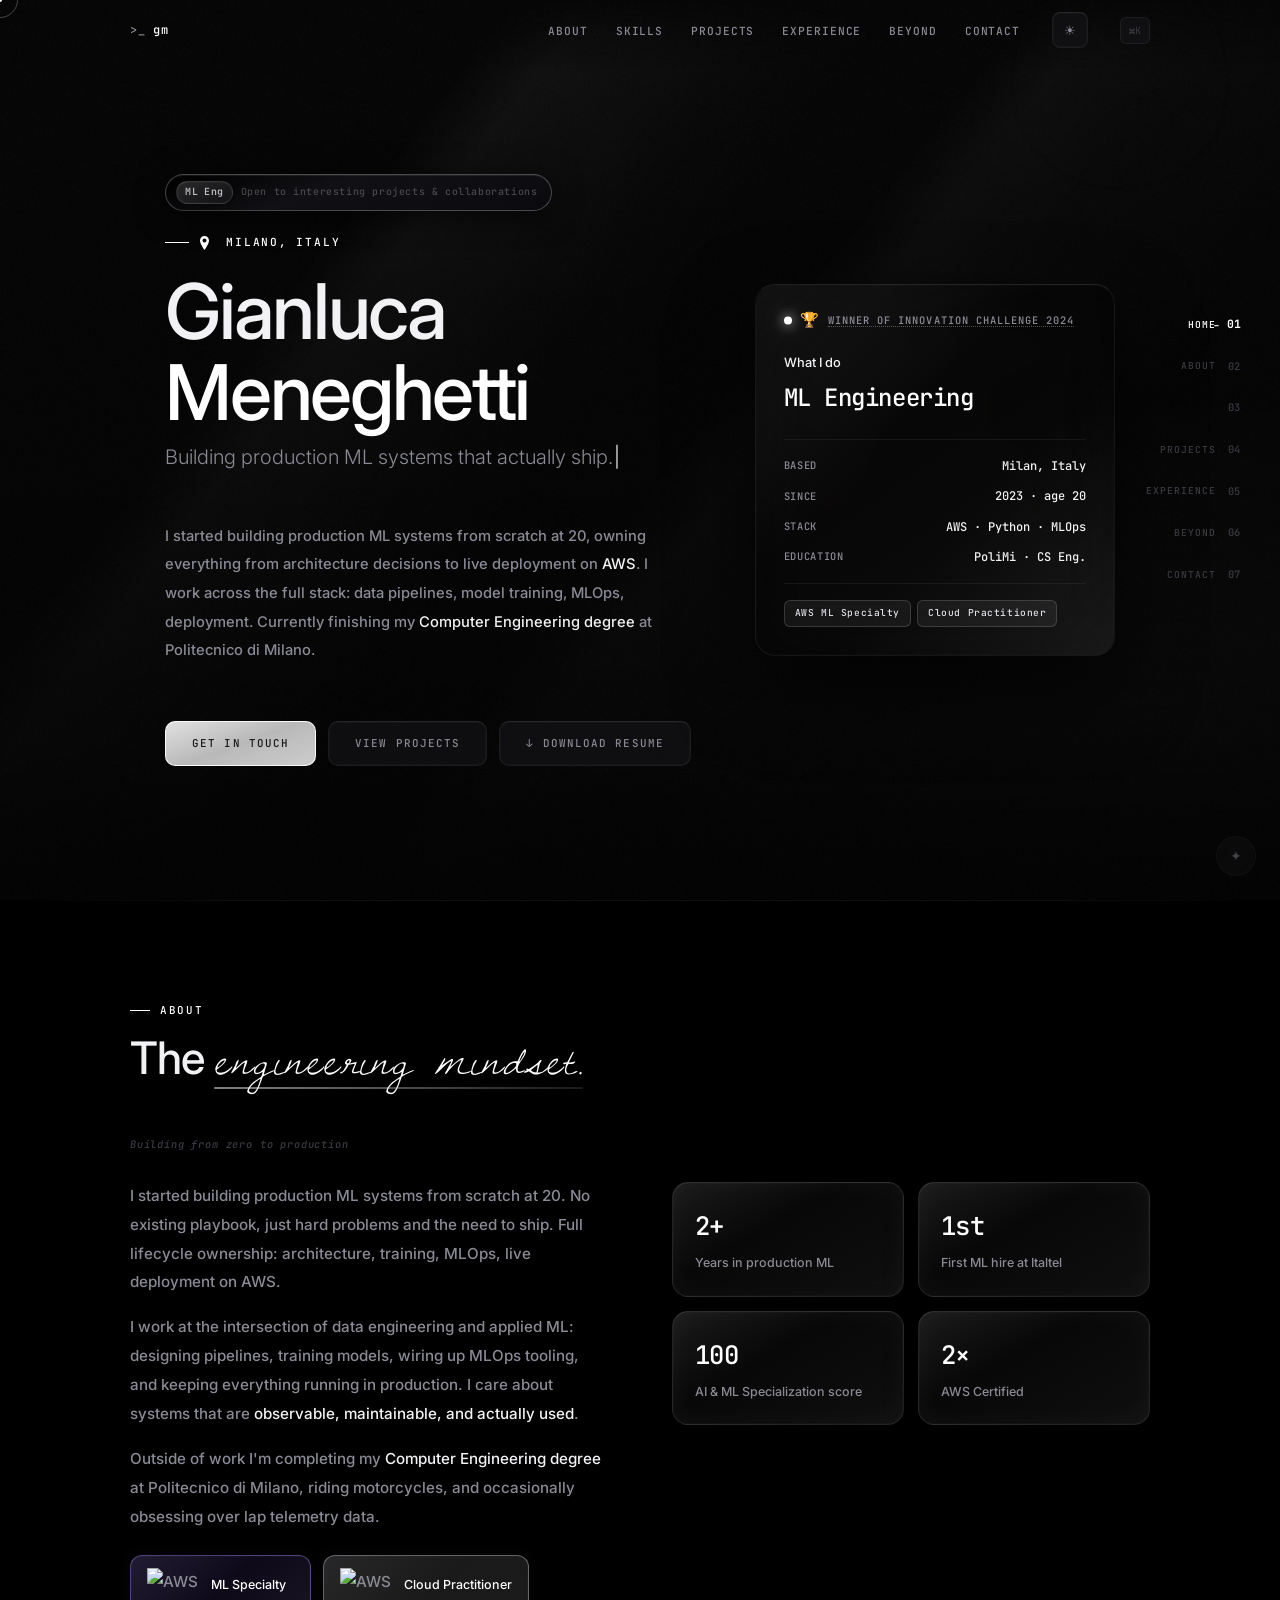
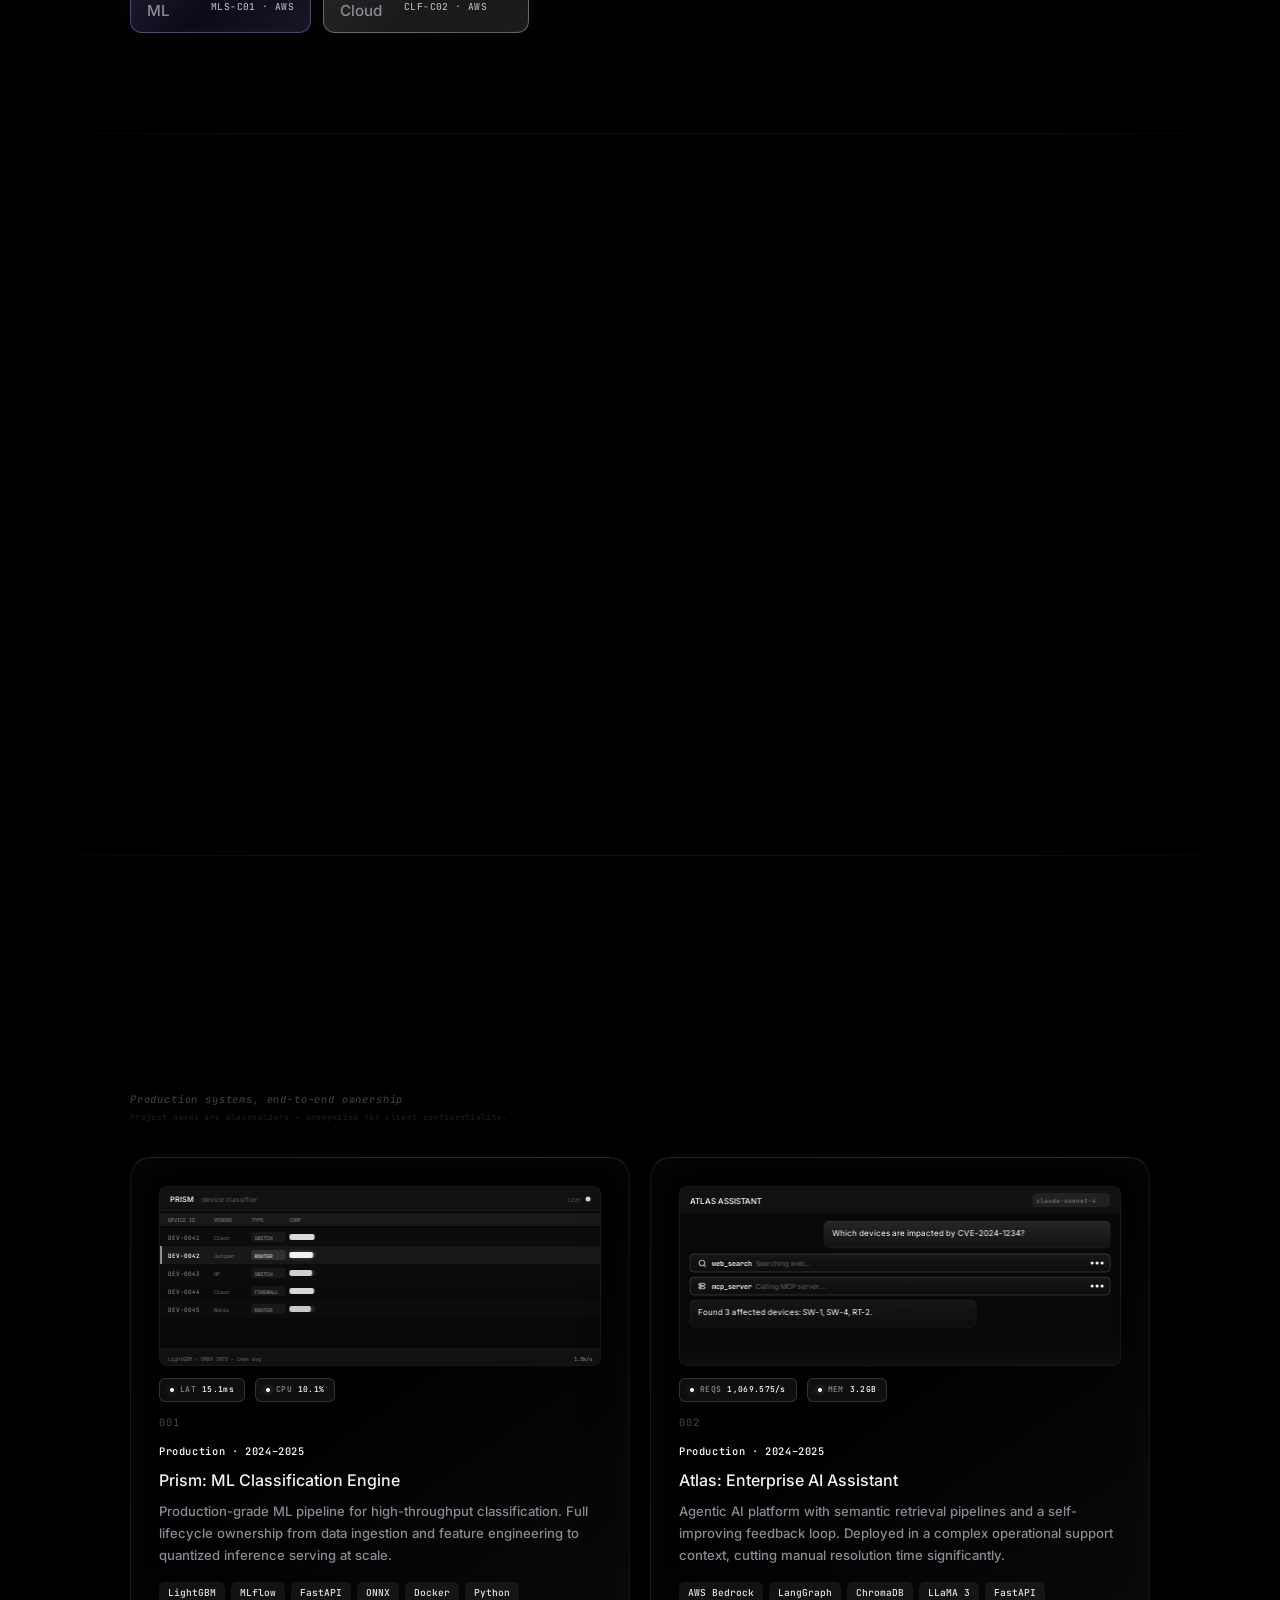
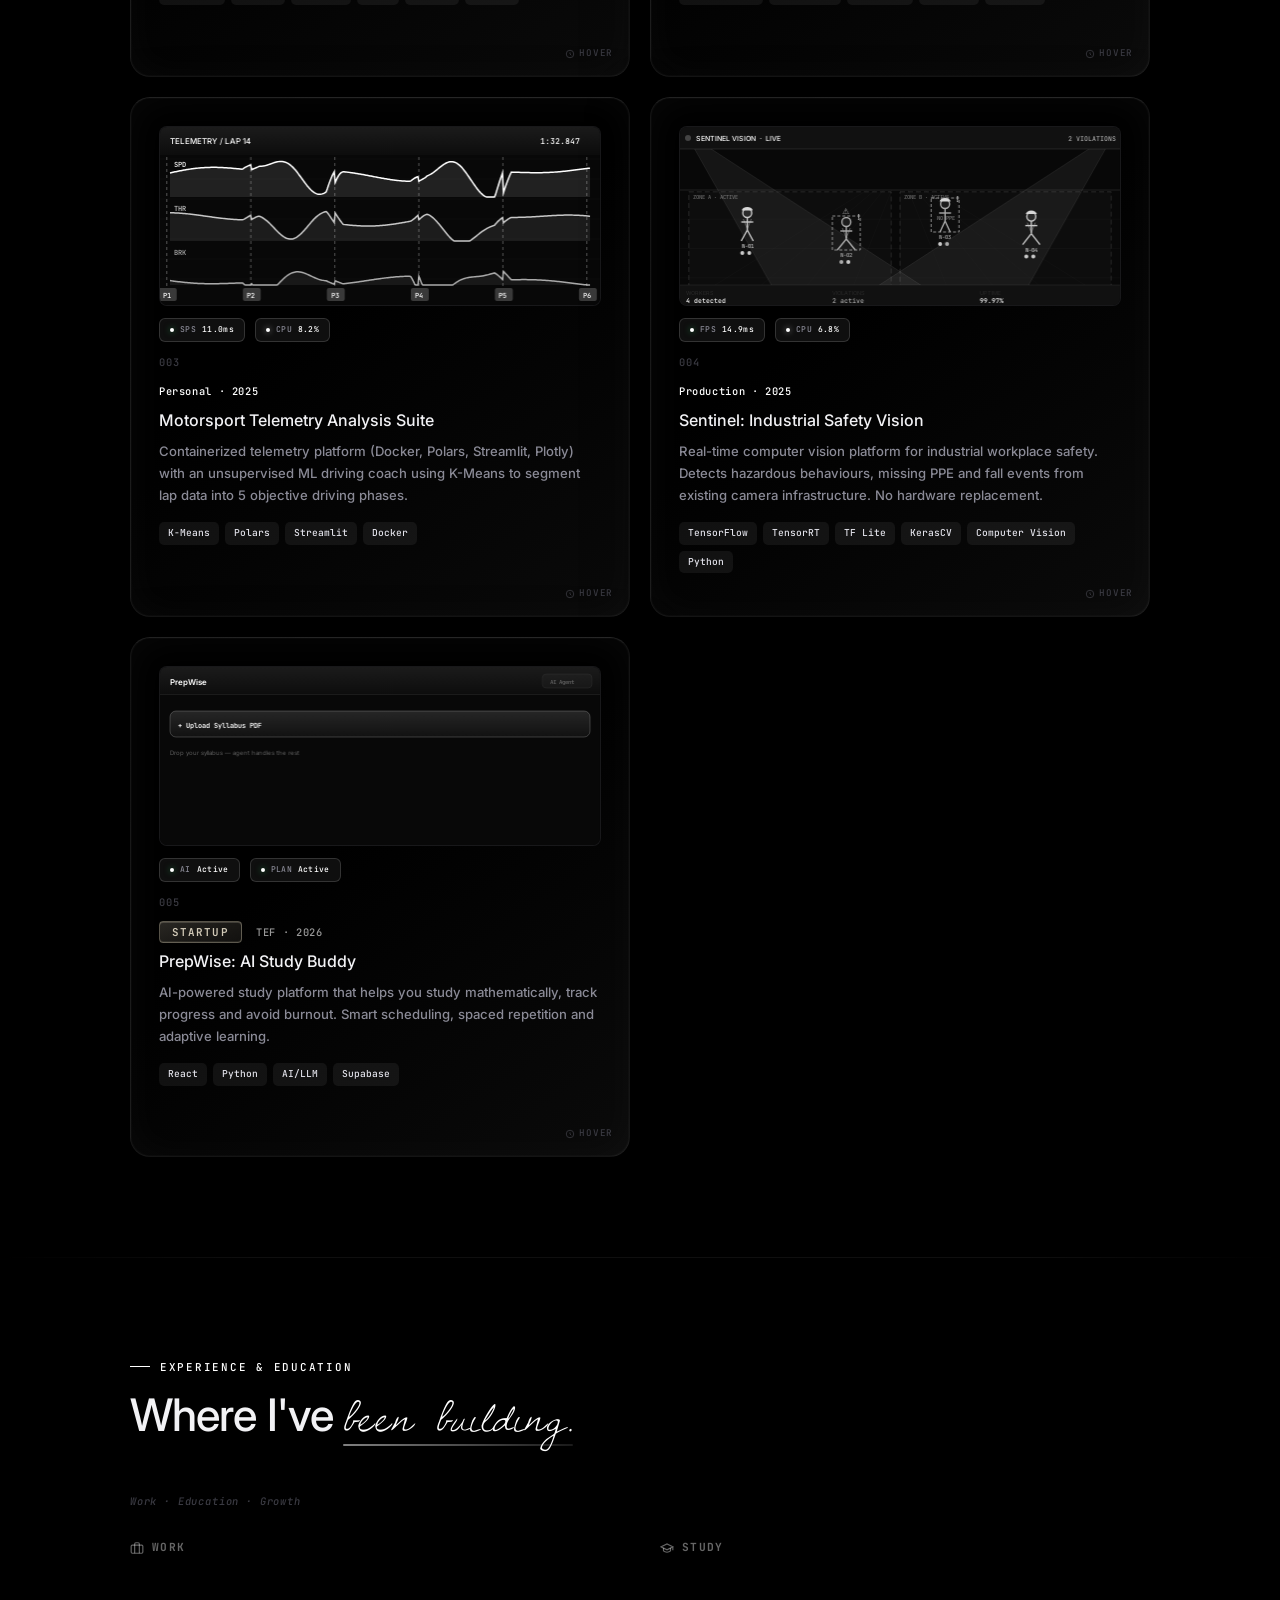
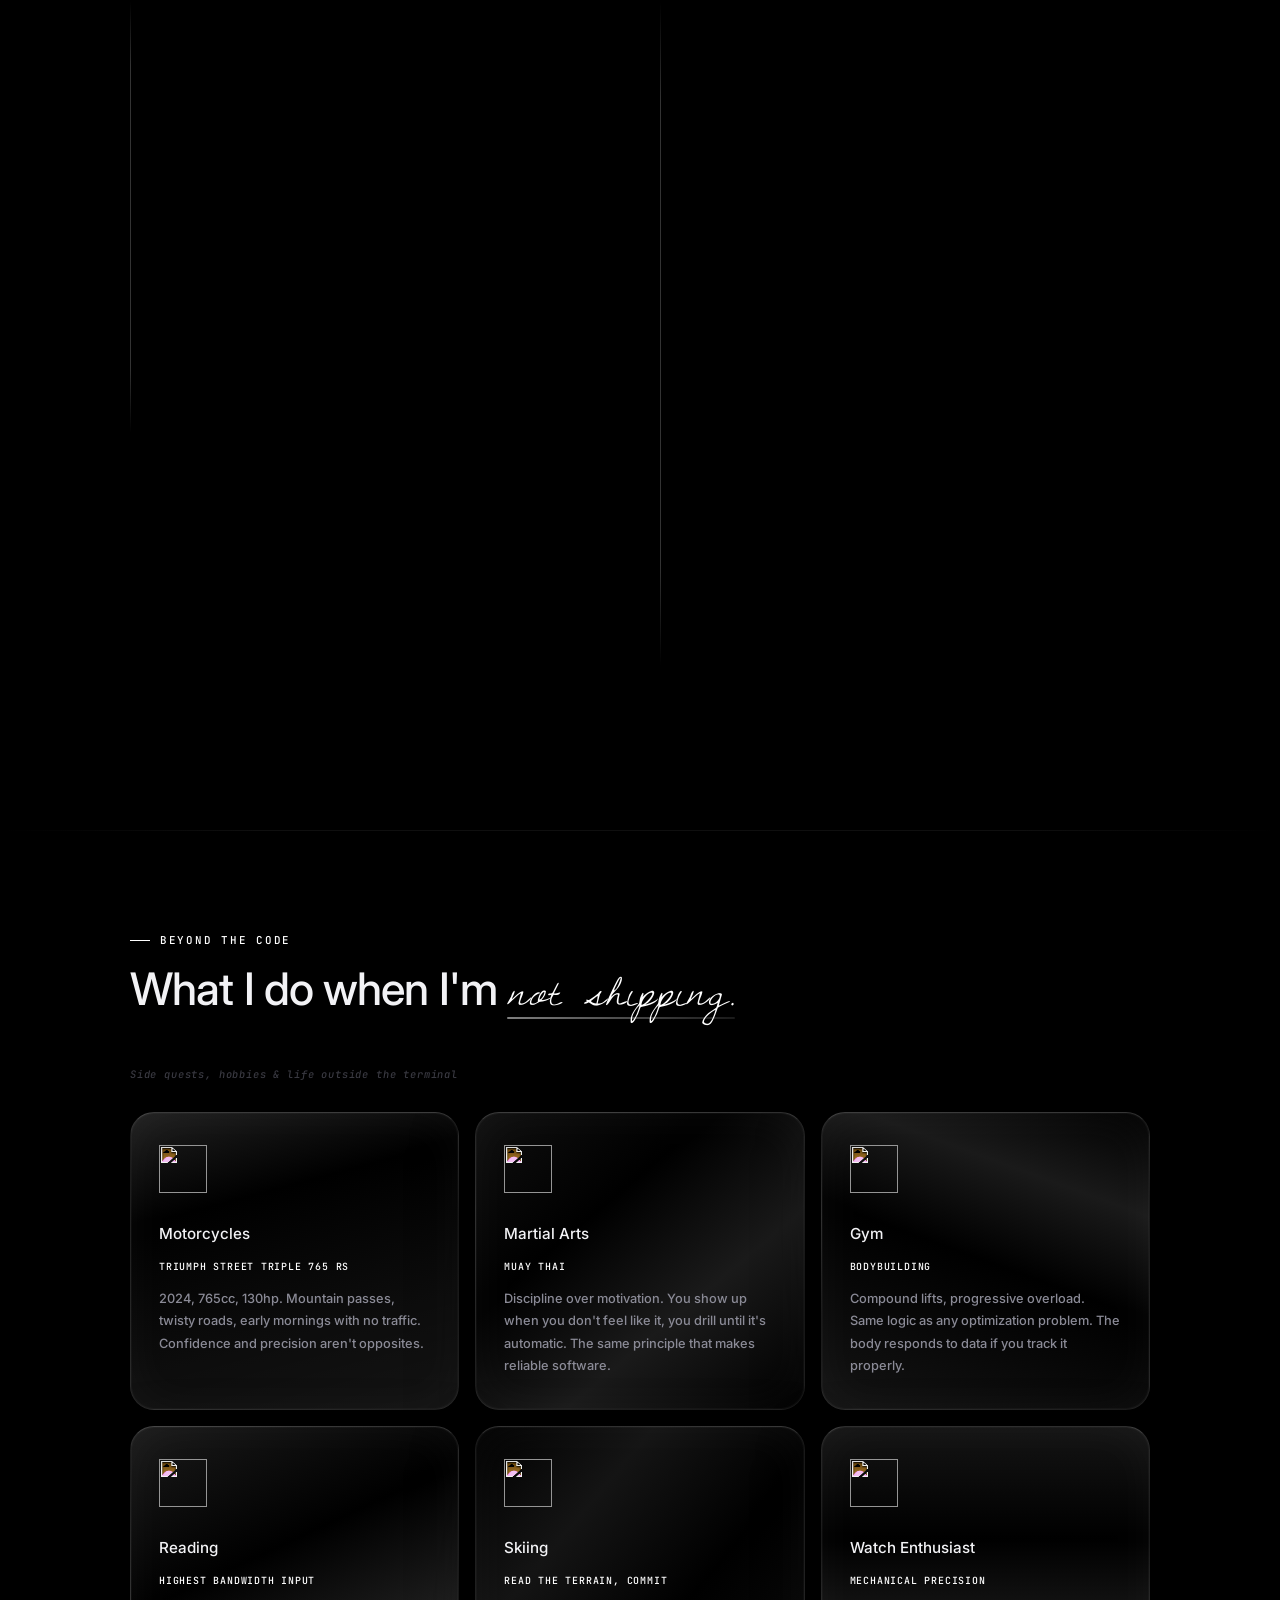
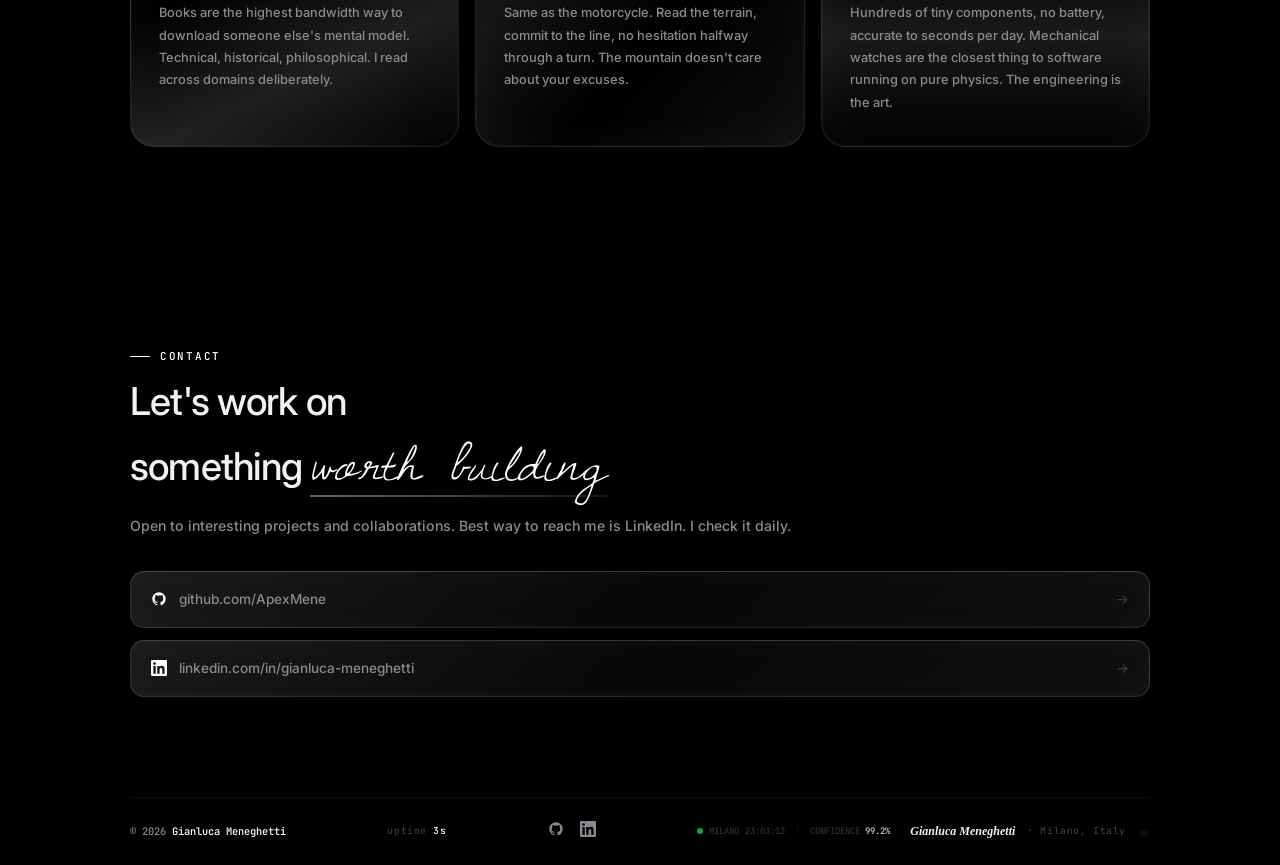
==== commit 5ebcd8ef: "replace crappy svg trophy with emoji" ====
--- a/gianlucameneghetti.html
+++ b/gianlucameneghetti.html
@@ -1800,7 +1800,7 @@
       <div class="hero-card">
         <div class="status-row">
           <div class="status-dot"></div>
-          <svg class="trophy-icon" width="18" height="18" viewBox="0 0 24 24" xmlns="http://www.w3.org/2000/svg" style="flex-shrink:0;"><defs><linearGradient id="trophy-gold-d" x1="0" y1="0" x2="0" y2="1"><stop offset="0%" stop-color="#f7d875"/><stop offset="50%" stop-color="#e5b83a"/><stop offset="100%" stop-color="#c9941a"/></linearGradient><linearGradient id="trophy-gold-l" x1="0" y1="0" x2="0" y2="1"><stop offset="0%" stop-color="#b8860b"/><stop offset="50%" stop-color="#9a7209"/><stop offset="100%" stop-color="#7a5a07"/></linearGradient></defs><path d="M6 2h12v2a8 8 0 0 1-6.5 7.9A8 8 0 0 1 6 4V2Z" class="trophy-cup" stroke-linejoin="round"/><path d="M6 2H4v2a8 8 0 0 0 5 7.3" class="trophy-handle" stroke-linecap="round" stroke-linejoin="round"/><path d="M18 2h2v2a8 8 0 0 1-5 7.3" class="trophy-handle" stroke-linecap="round" stroke-linejoin="round"/><rect x="8" y="14" width="8" height="3" rx="1" class="trophy-base" stroke-width="1"/><rect x="10" y="17" width="4" height="4" rx="1" class="trophy-foot" stroke-width="1"/><path d="M7 21h10" class="trophy-handle" stroke-linecap="round"/></svg>
+          <span style="font-size:15px;line-height:1;">🏆</span>
           <a href="https://www.italtel.com/it/the-innovation-game-un-investimento-sulle-persone-e-sullinnovazione/" target="_blank" class="status-link">Winner Of Innovation Challenge 2024</a>
         </div>
         <div class="card-title">What I do</div>
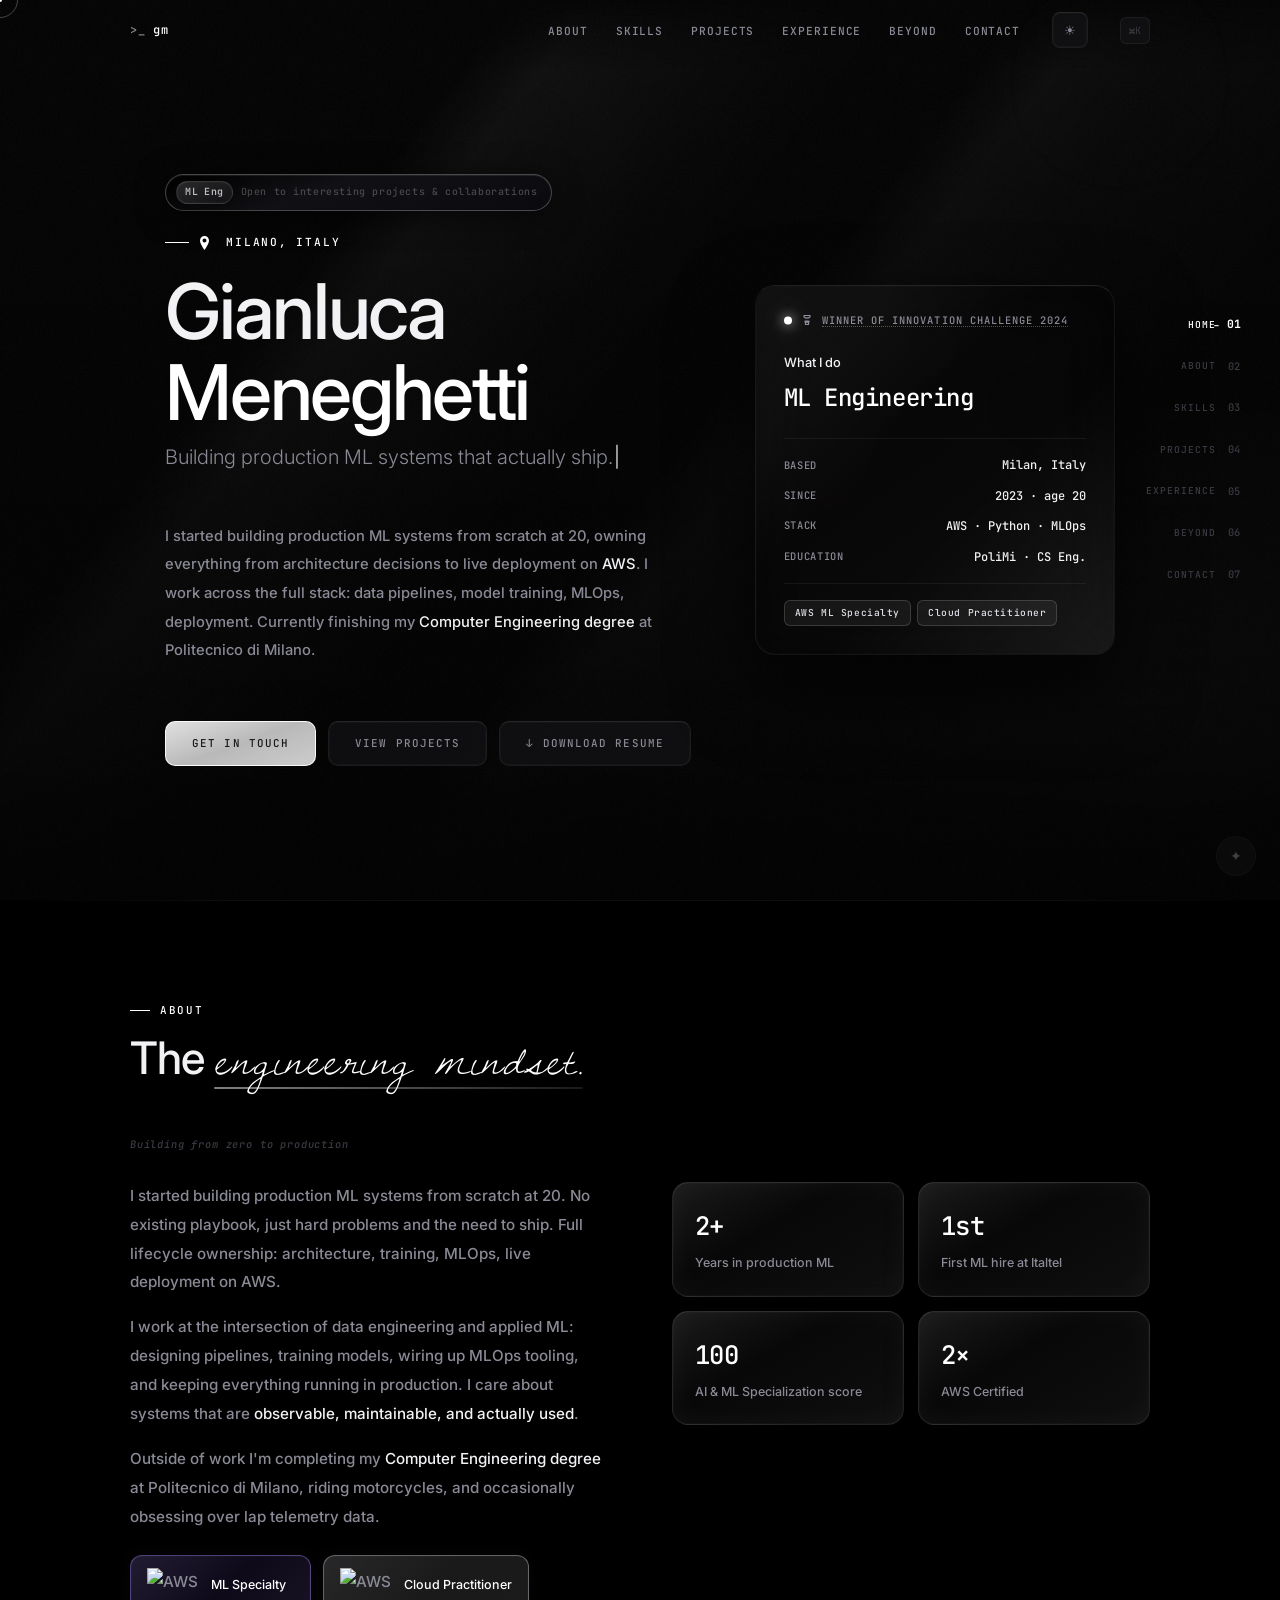
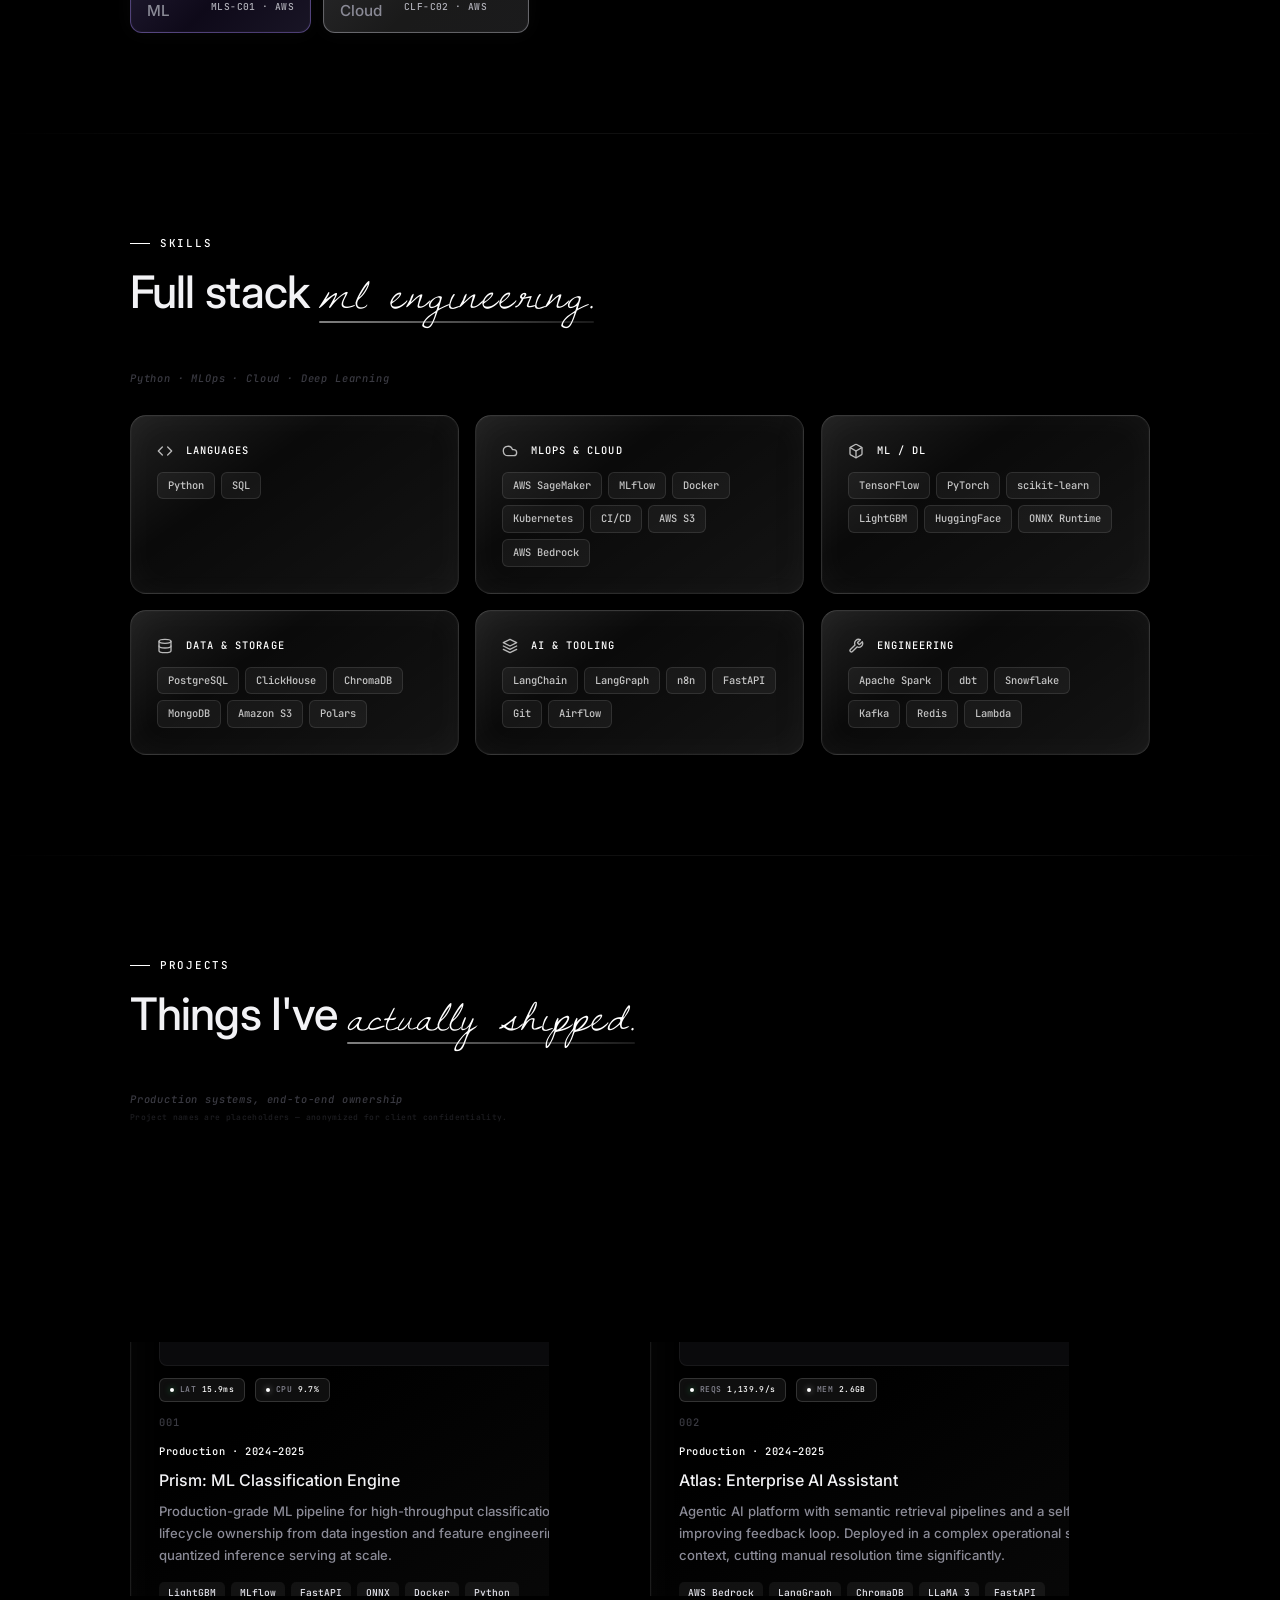
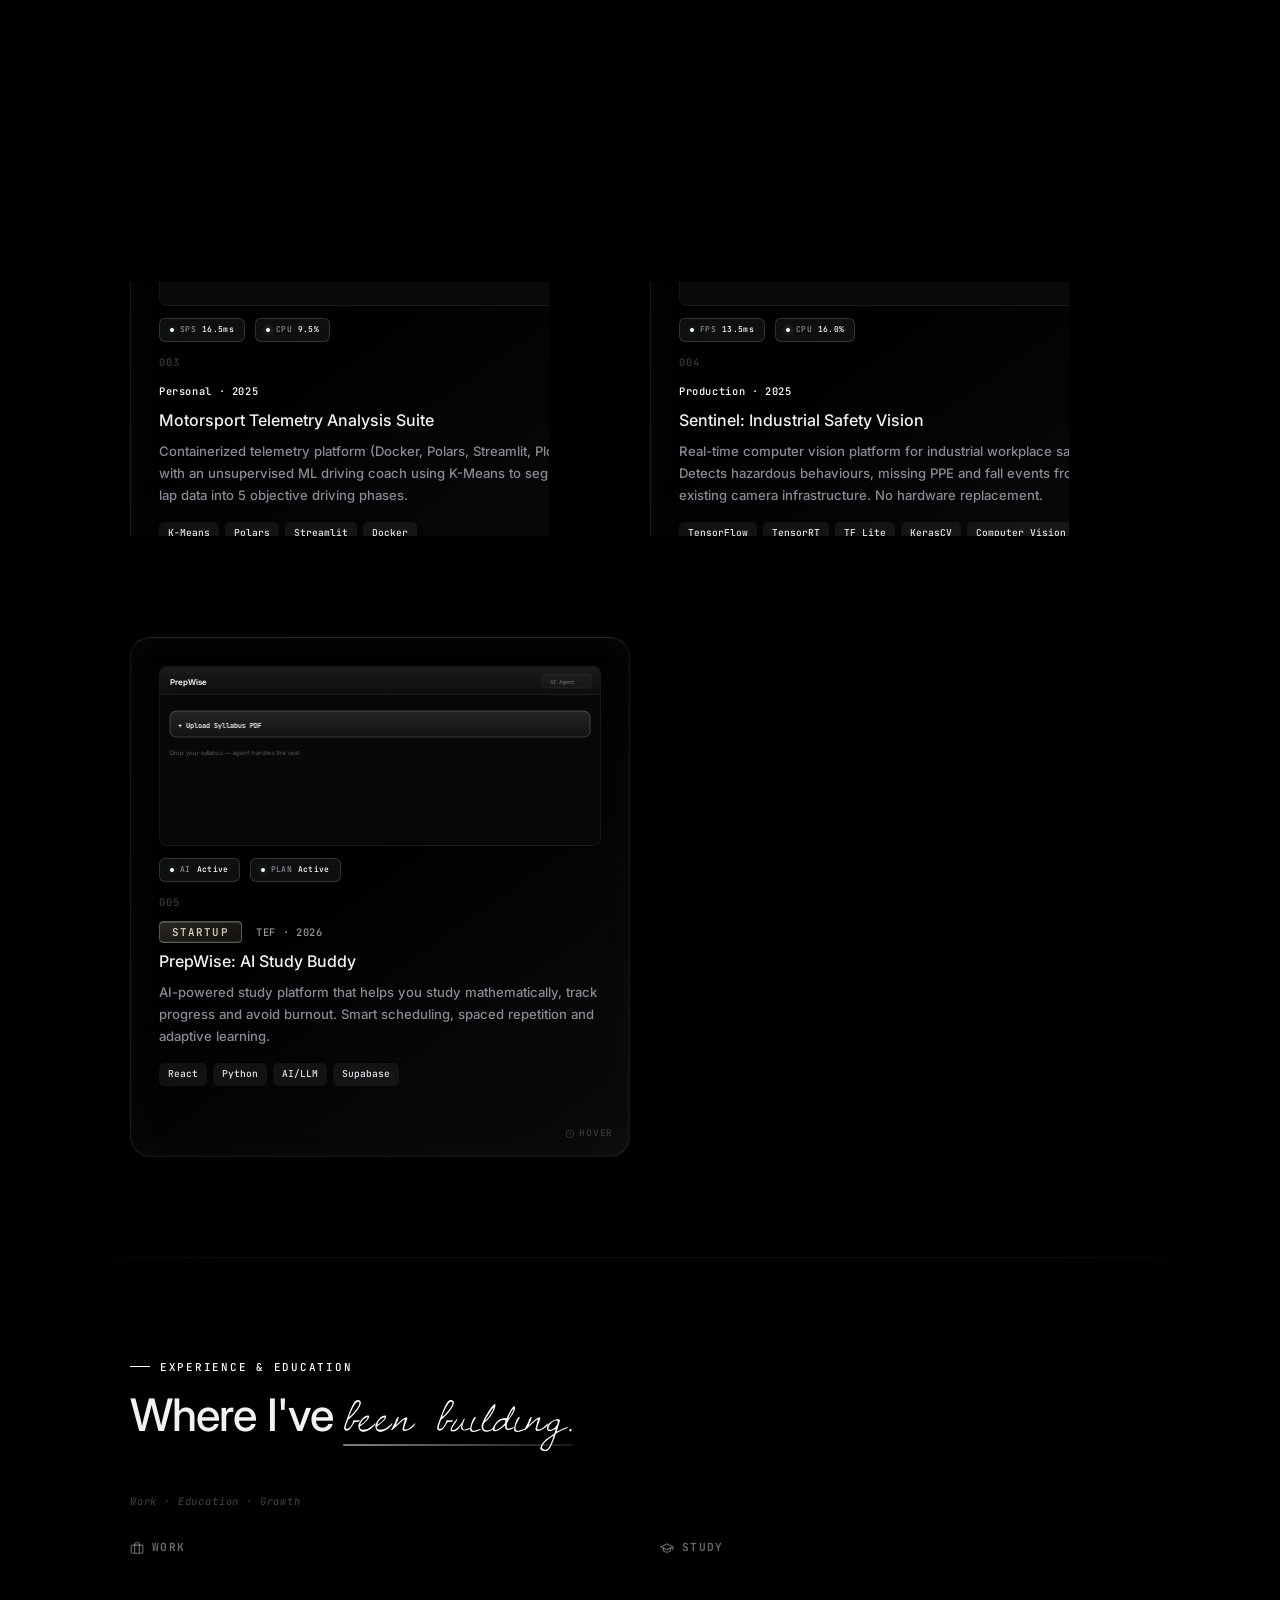
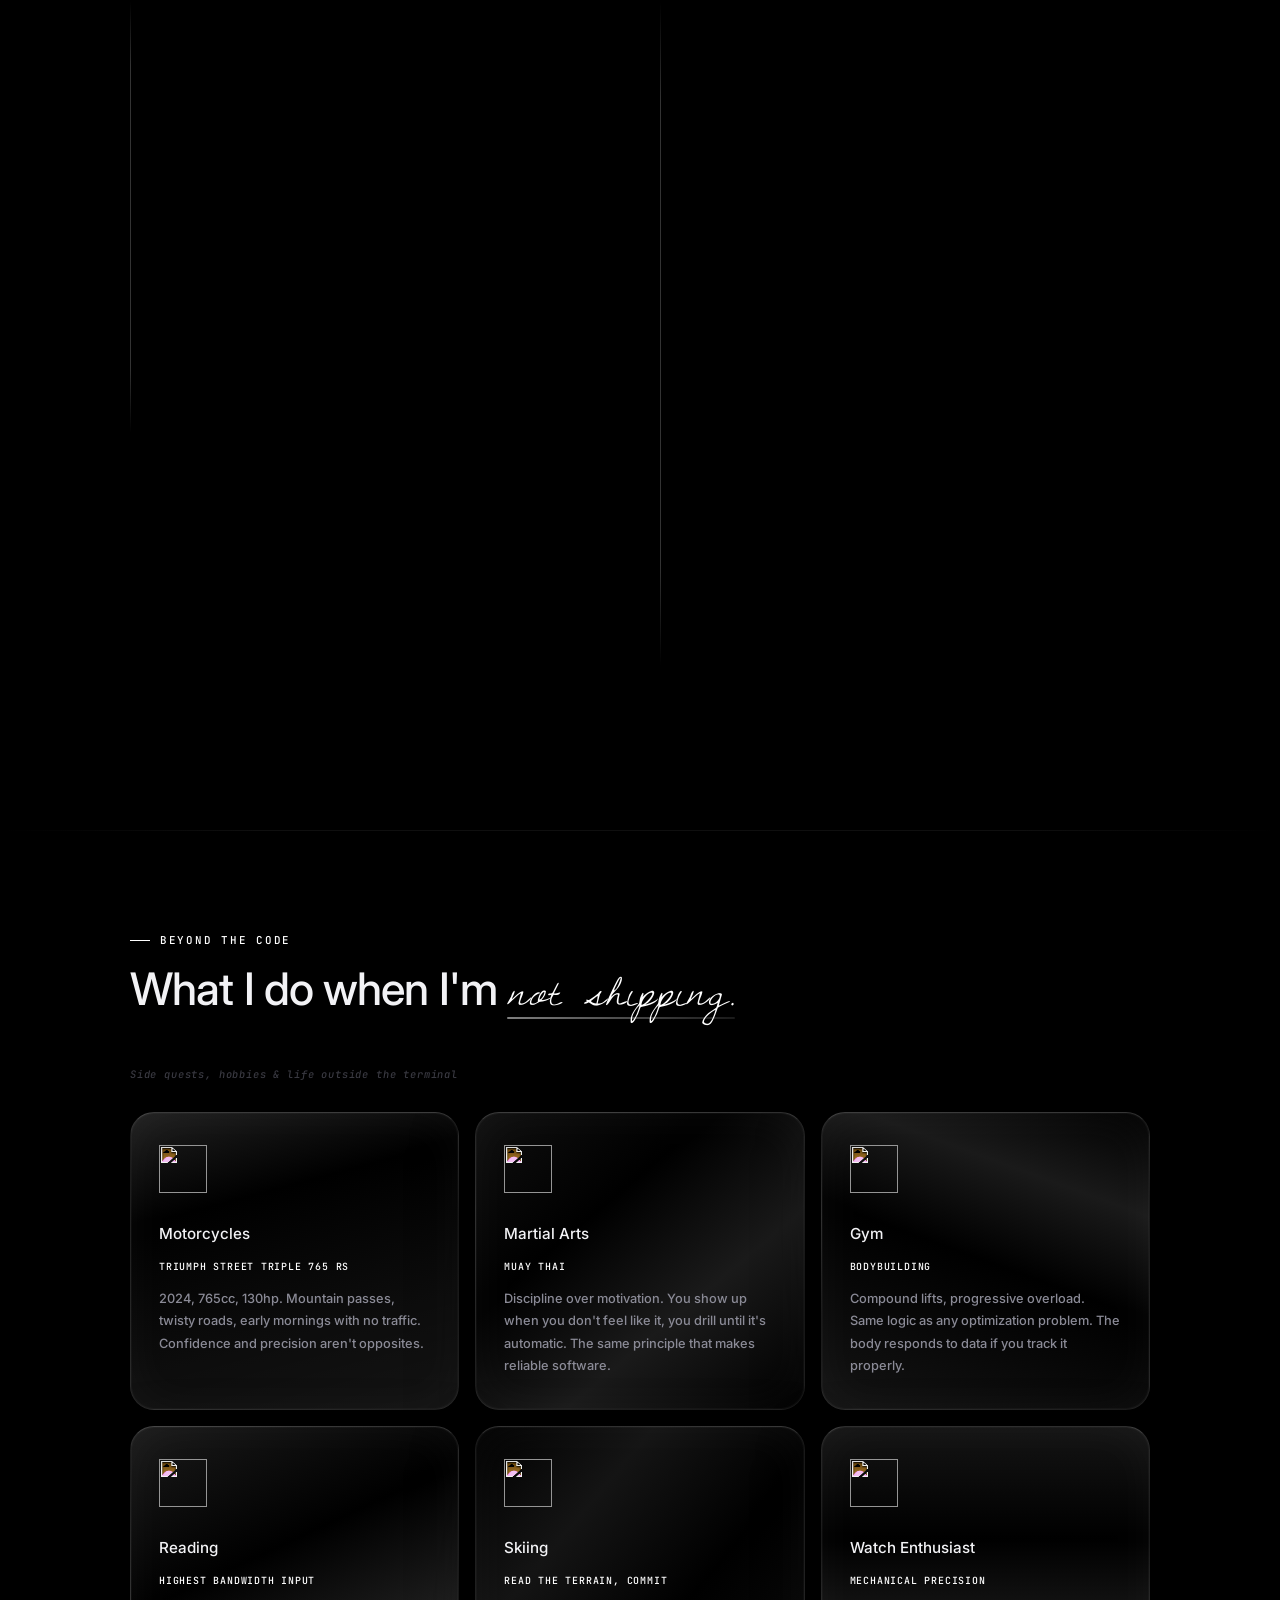
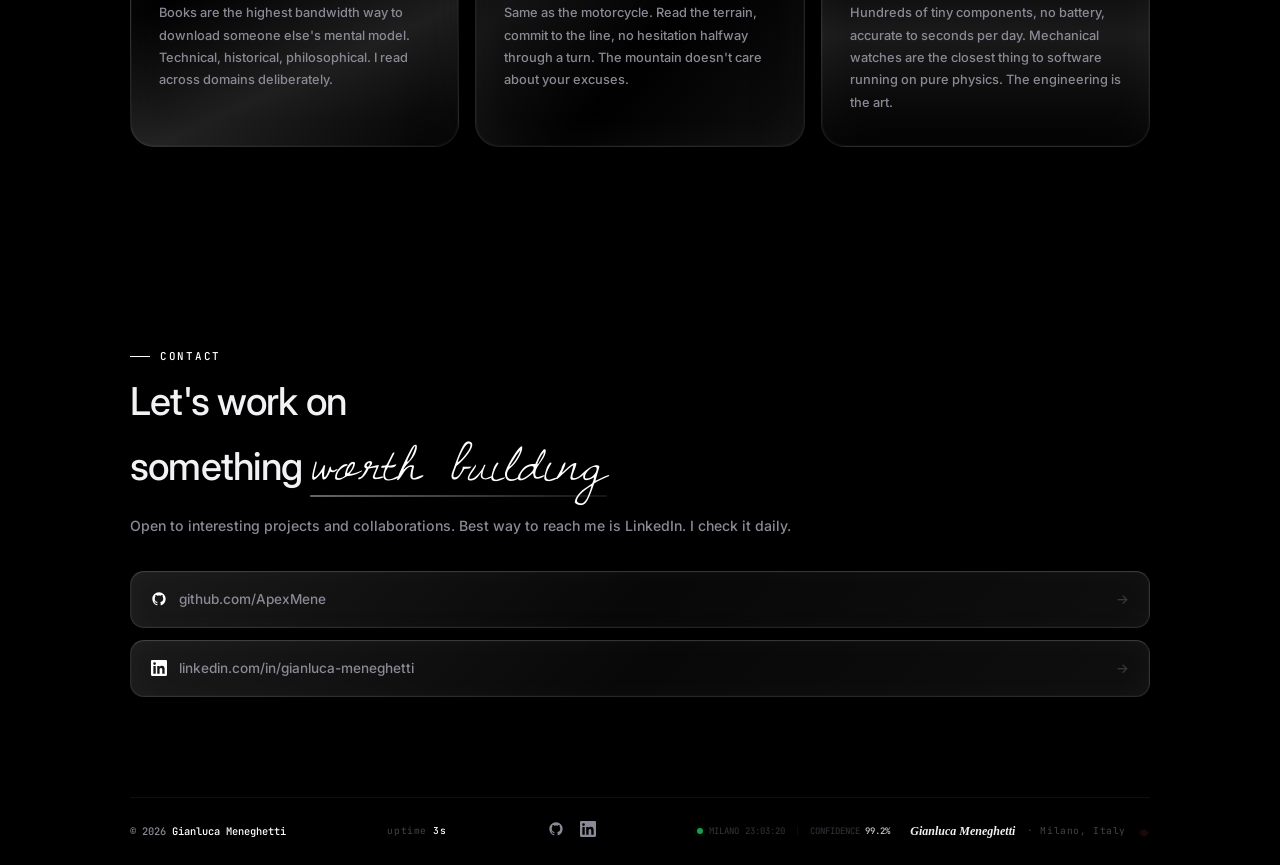
==== commit 7833dc36: "minimal outline trophy icon, ditch gradients and emoji" ====
--- a/gianlucameneghetti.html
+++ b/gianlucameneghetti.html
@@ -1644,14 +1644,6 @@
     .status-link:hover {
       border-bottom-color: rgba(255,255,255,0.8);
     }
-    .trophy-cup { fill: url(#trophy-gold-d); stroke: #c9941a; stroke-width: 1; }
-    .trophy-handle { stroke: #c9941a; stroke-width: 1.5; fill: none; }
-    .trophy-base { fill: url(#trophy-gold-d); stroke: #c9941a; }
-    .trophy-foot { fill: url(#trophy-gold-d); stroke: #c9941a; }
-    [data-theme="light"] .trophy-cup { fill: url(#trophy-gold-l); stroke: #7a5a07; }
-    [data-theme="light"] .trophy-handle { stroke: #7a5a07; }
-    [data-theme="light"] .trophy-base { fill: url(#trophy-gold-l); stroke: #7a5a07; }
-    [data-theme="light"] .trophy-foot { fill: url(#trophy-gold-l); stroke: #7a5a07; }
     [data-theme="light"] .status-link {
       border-bottom-color: rgba(0,0,0,0.25);
     }
@@ -1800,7 +1792,7 @@
       <div class="hero-card">
         <div class="status-row">
           <div class="status-dot"></div>
-          <span style="font-size:15px;line-height:1;">🏆</span>
+          <svg width="14" height="14" viewBox="0 0 14 14" fill="none" stroke="currentColor" stroke-width="1.2" stroke-linecap="round" stroke-linejoin="round"><path d="M4 1.5h6v1.3a4 4 0 0 1-6 0V1.5Z"/><rect x="5" y="7" width="4" height="1" rx=".3"/><rect x="5.5" y="8" width="3" height="2.5" rx=".3"/></svg>
           <a href="https://www.italtel.com/it/the-innovation-game-un-investimento-sulle-persone-e-sullinnovazione/" target="_blank" class="status-link">Winner Of Innovation Challenge 2024</a>
         </div>
         <div class="card-title">What I do</div>
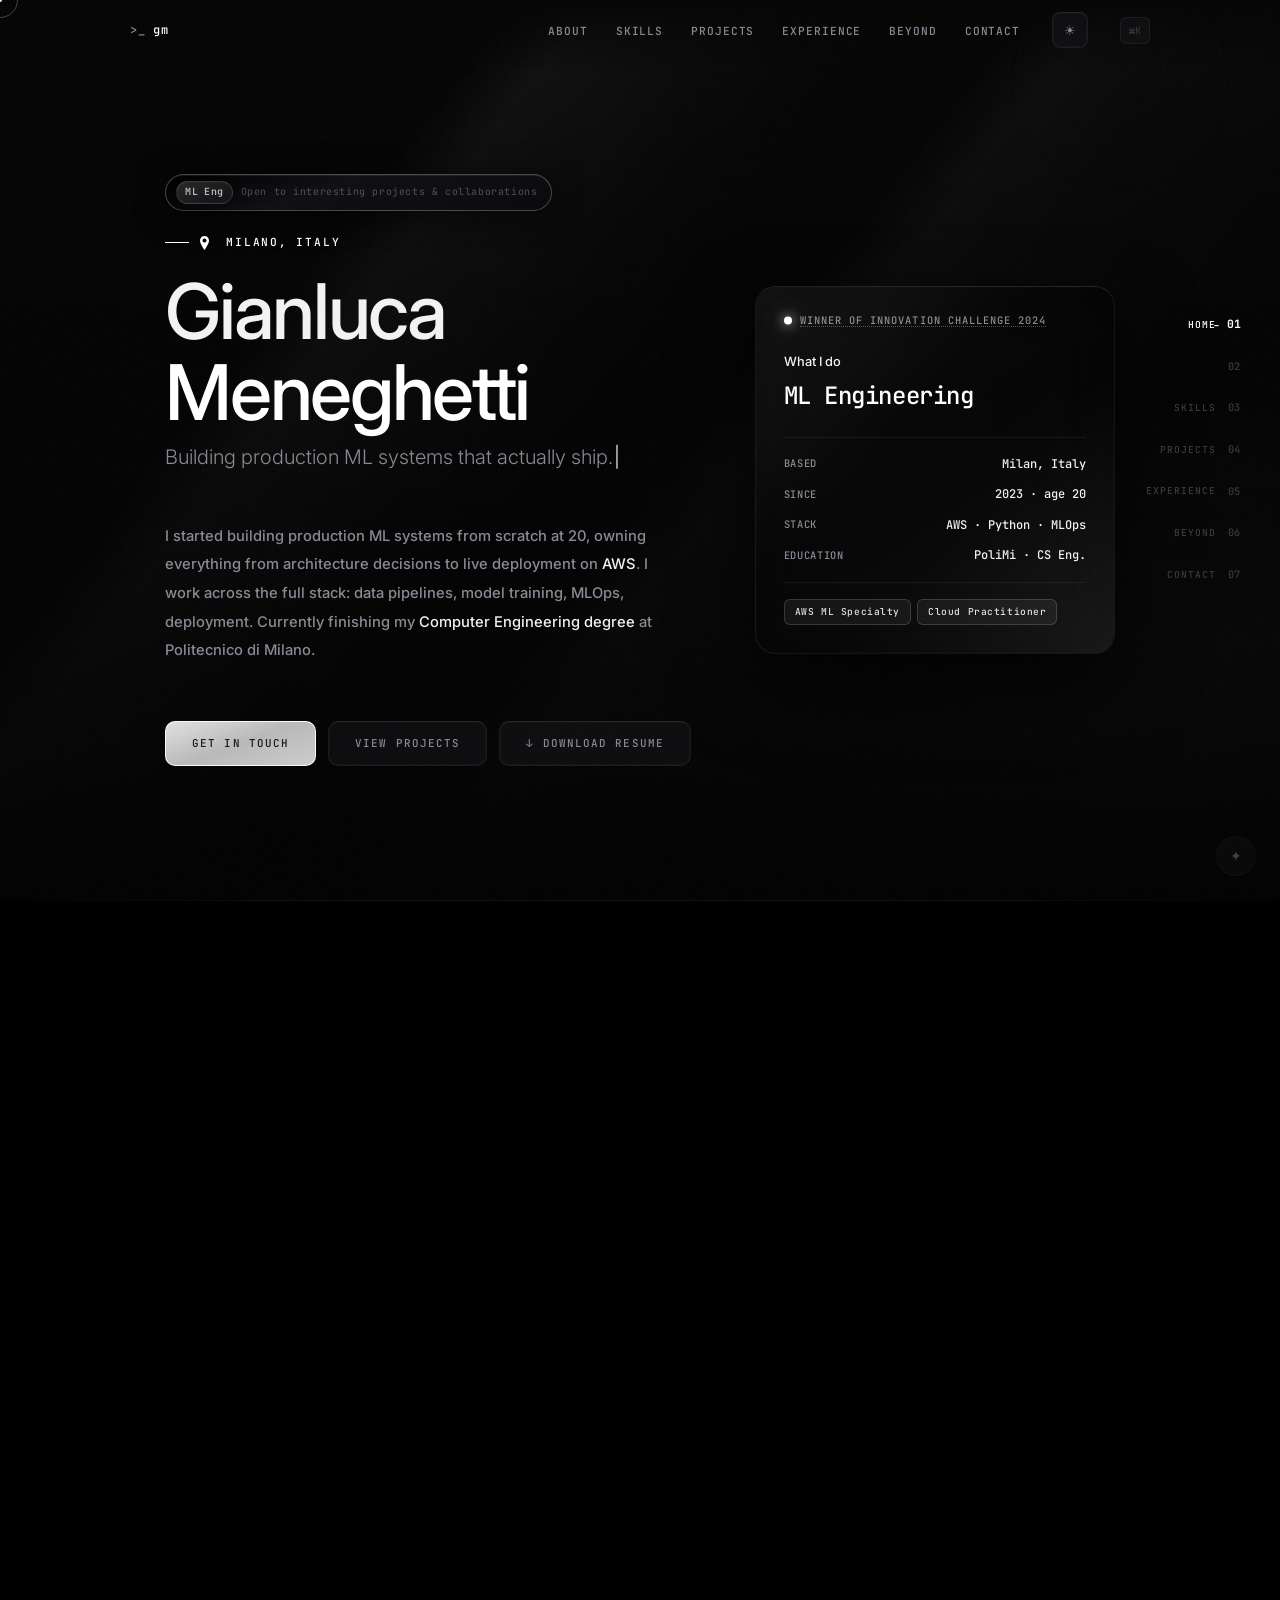
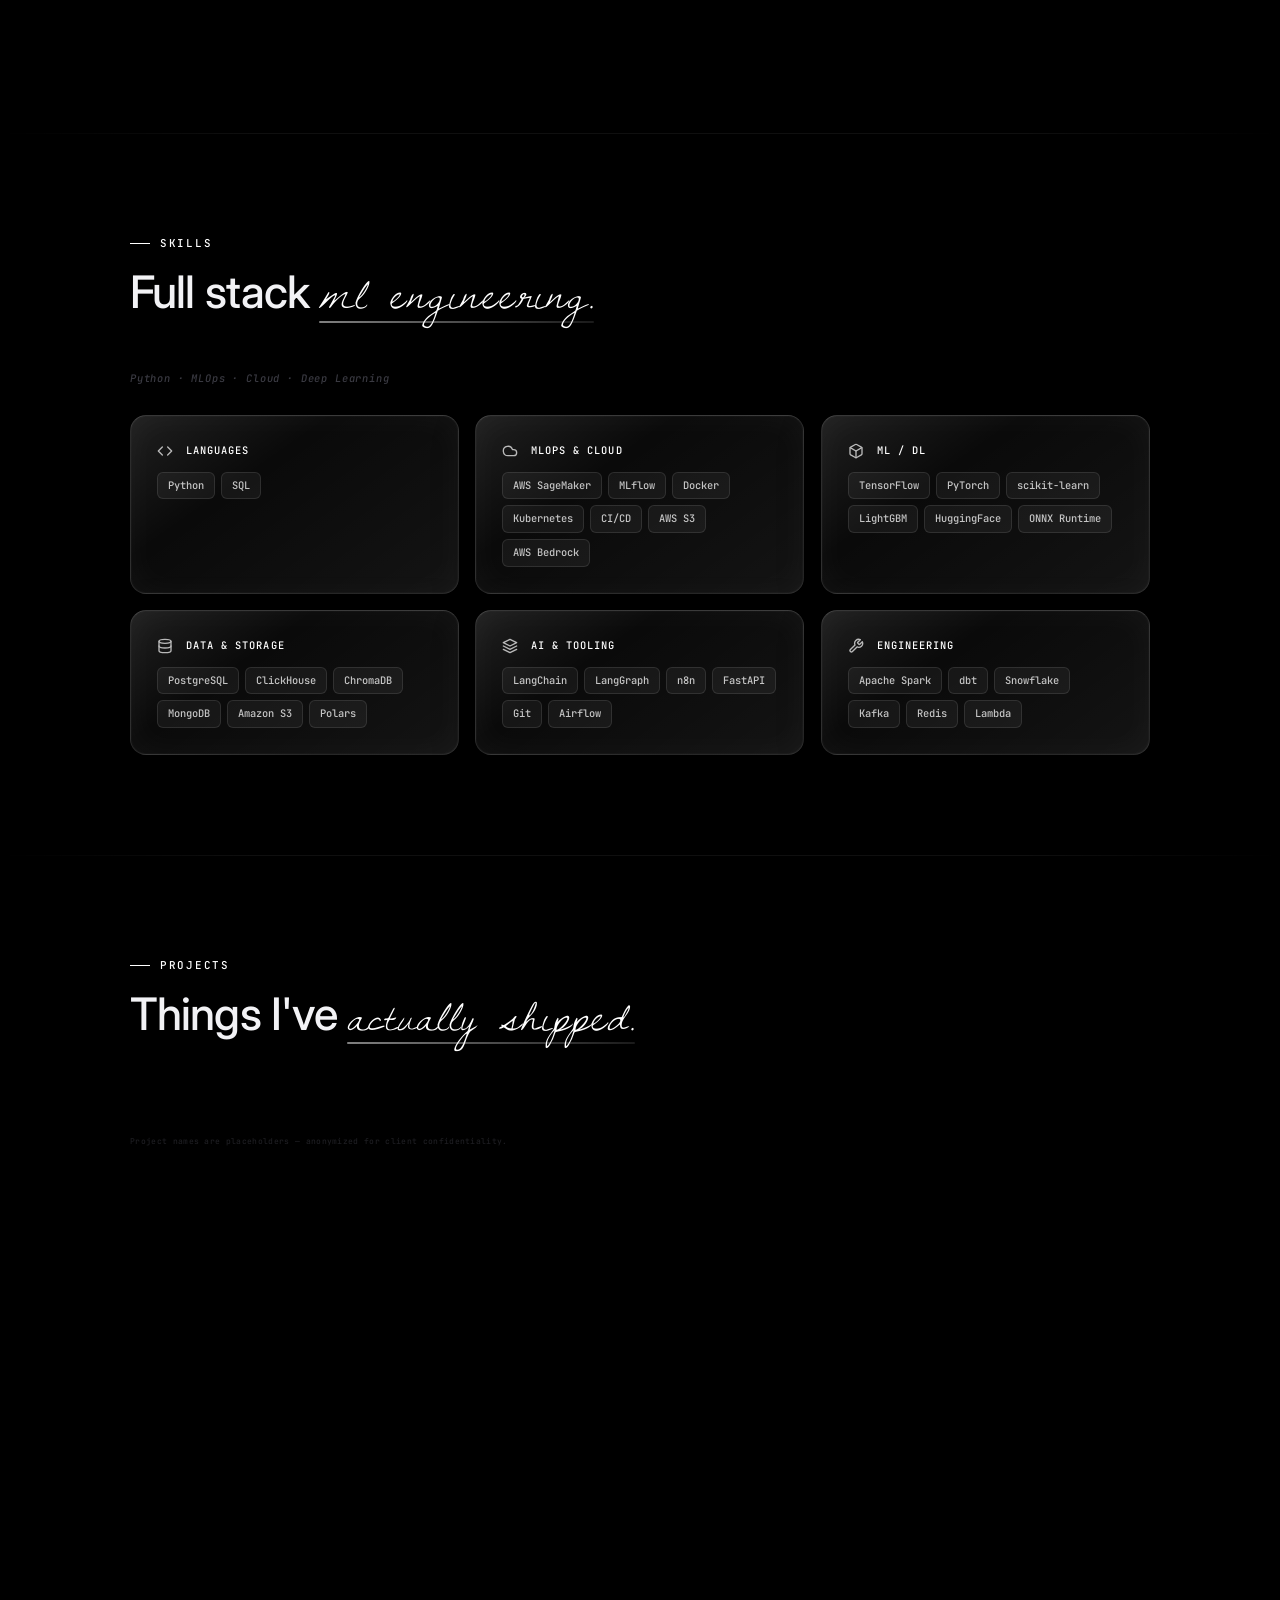
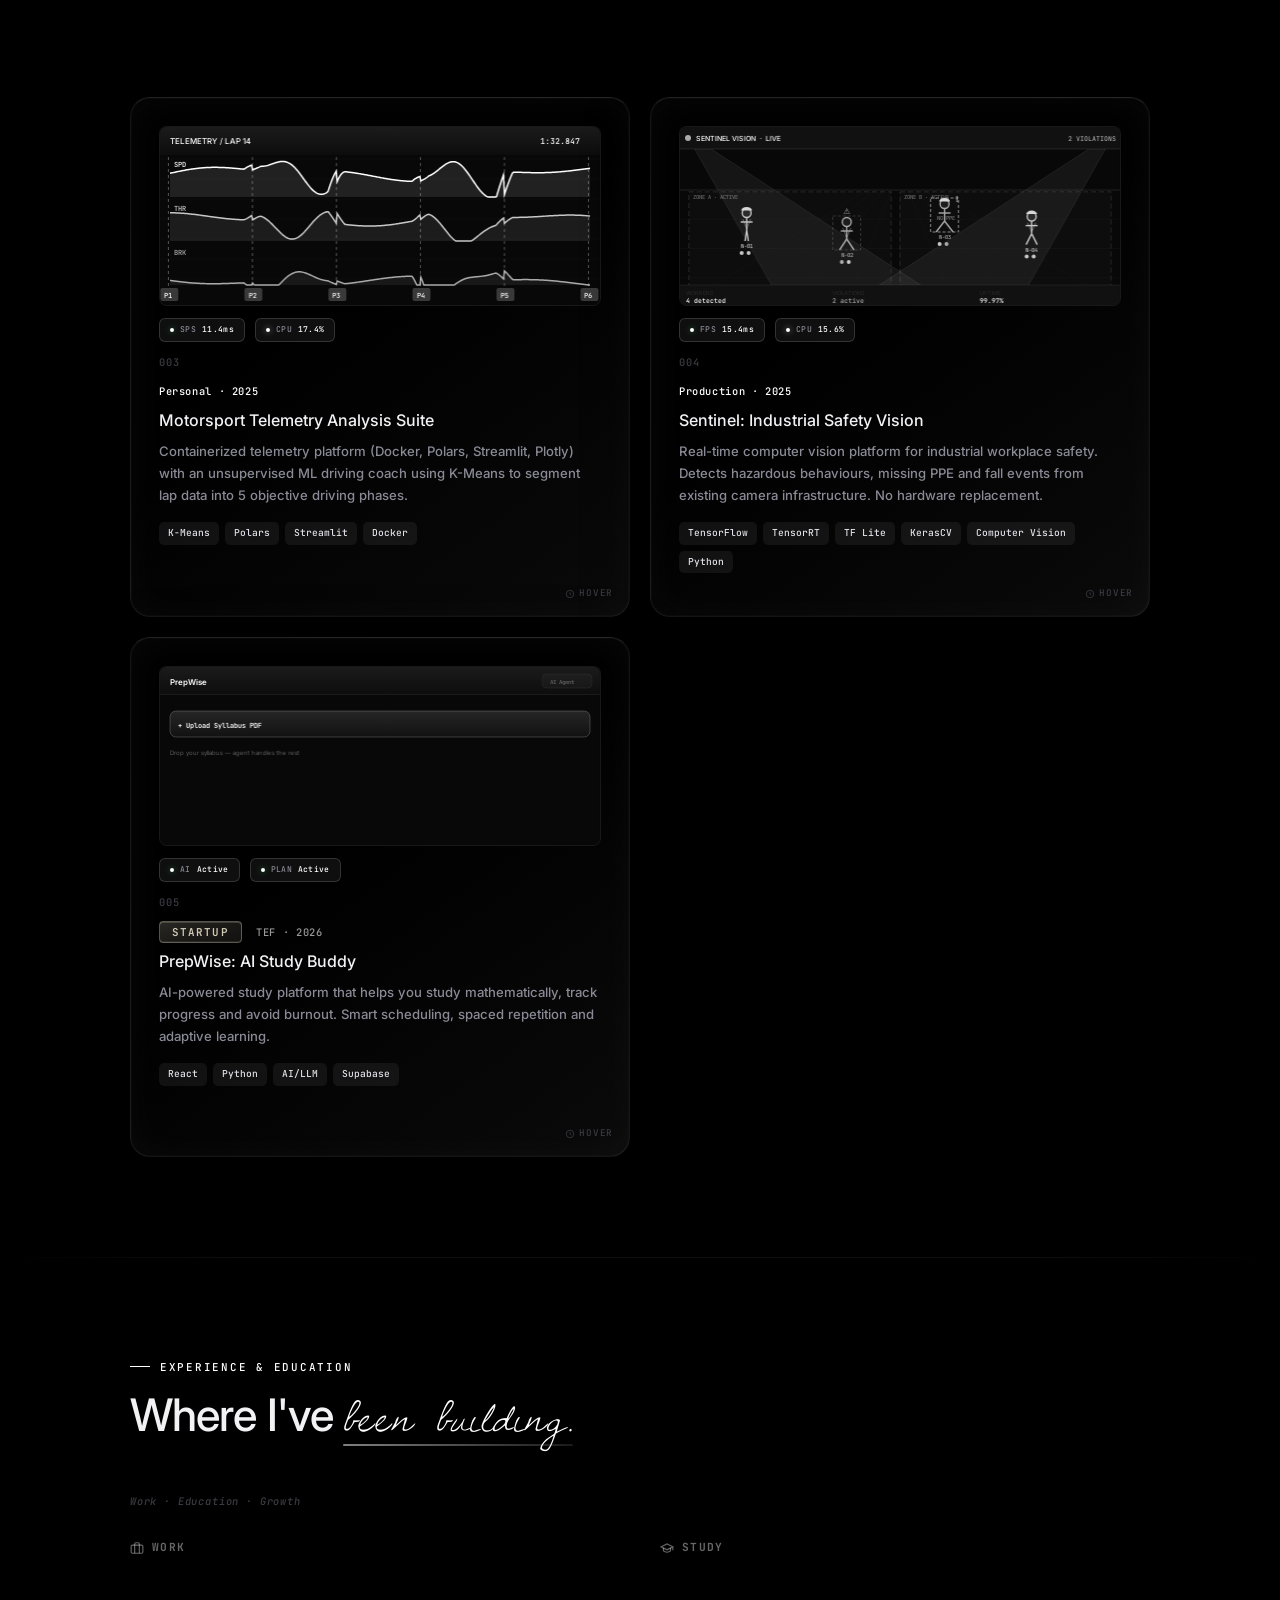
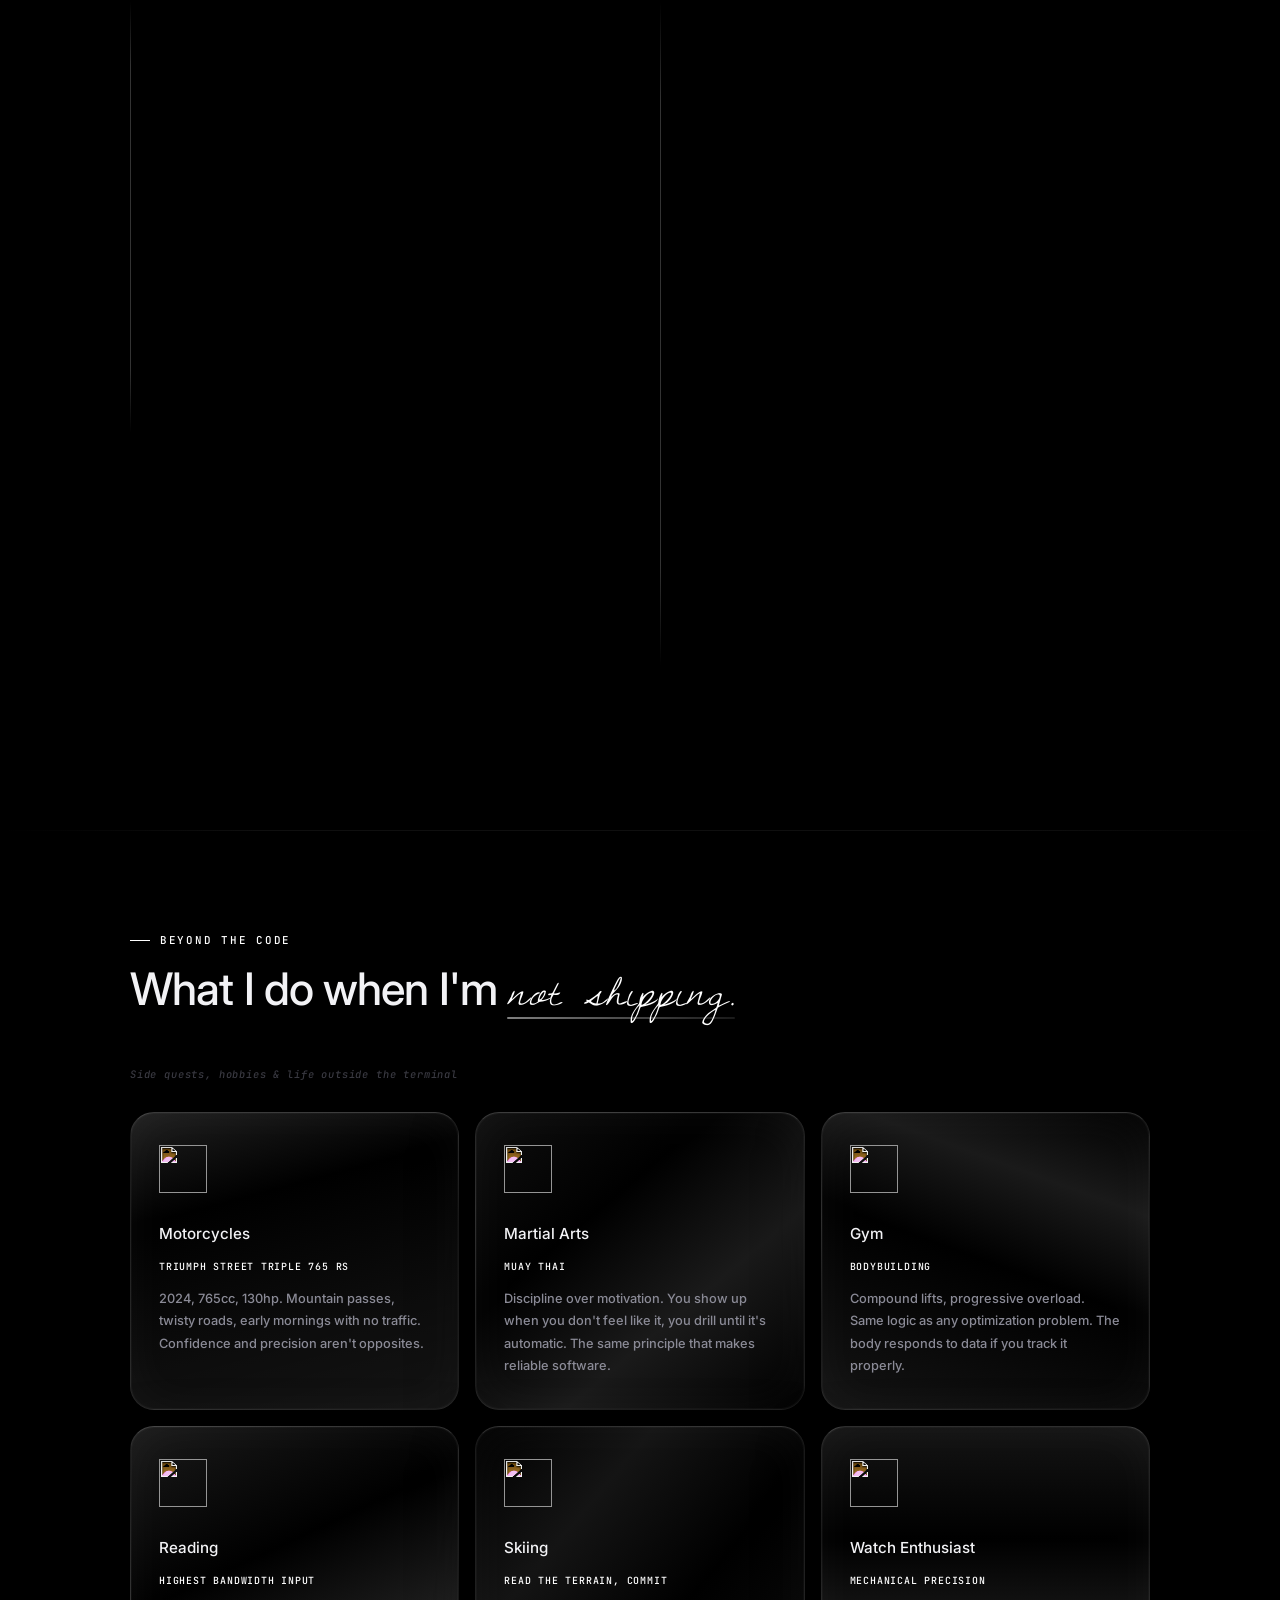
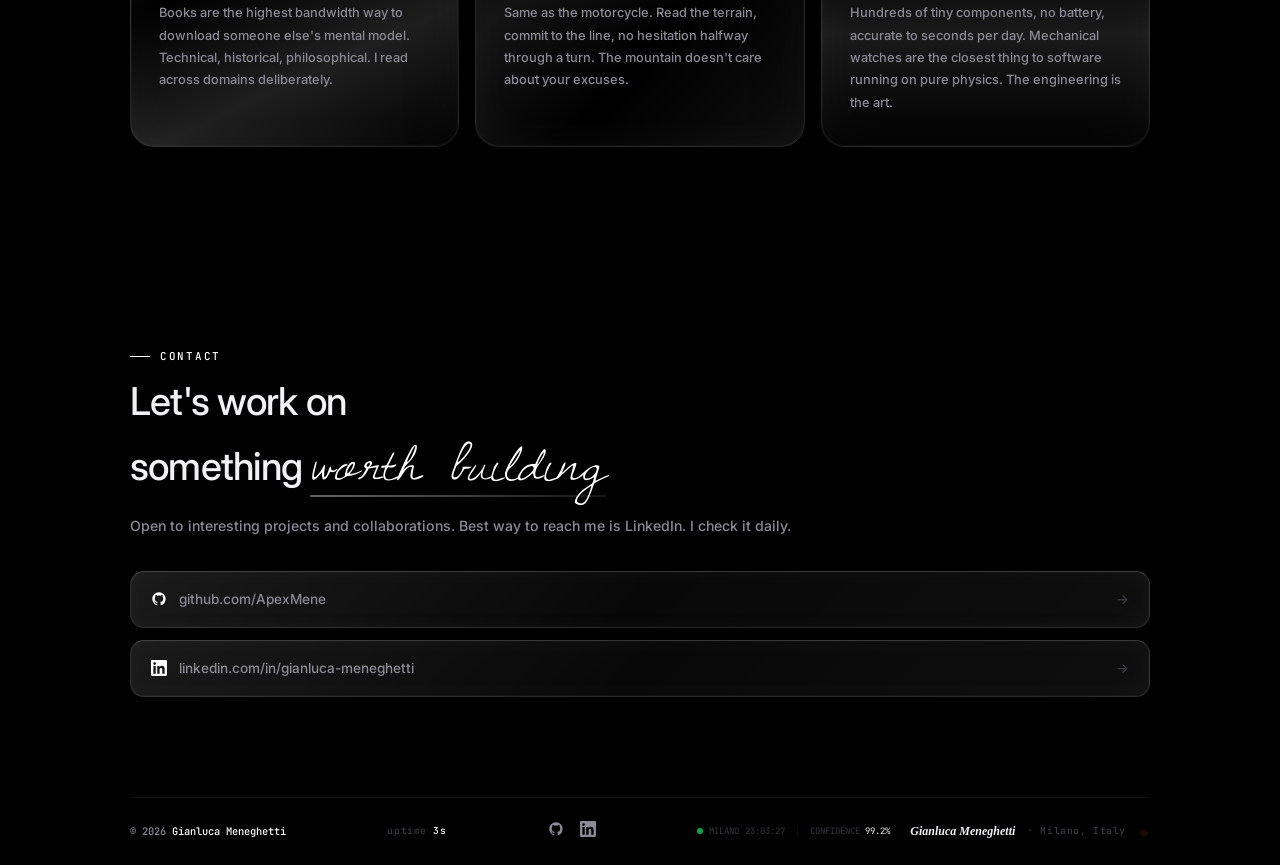
==== commit b82f912f: "remove trophy icon entirely" ====
--- a/gianlucameneghetti.html
+++ b/gianlucameneghetti.html
@@ -1792,7 +1792,6 @@
       <div class="hero-card">
         <div class="status-row">
           <div class="status-dot"></div>
-          <svg width="14" height="14" viewBox="0 0 14 14" fill="none" stroke="currentColor" stroke-width="1.2" stroke-linecap="round" stroke-linejoin="round"><path d="M4 1.5h6v1.3a4 4 0 0 1-6 0V1.5Z"/><rect x="5" y="7" width="4" height="1" rx=".3"/><rect x="5.5" y="8" width="3" height="2.5" rx=".3"/></svg>
           <a href="https://www.italtel.com/it/the-innovation-game-un-investimento-sulle-persone-e-sullinnovazione/" target="_blank" class="status-link">Winner Of Innovation Challenge 2024</a>
         </div>
         <div class="card-title">What I do</div>
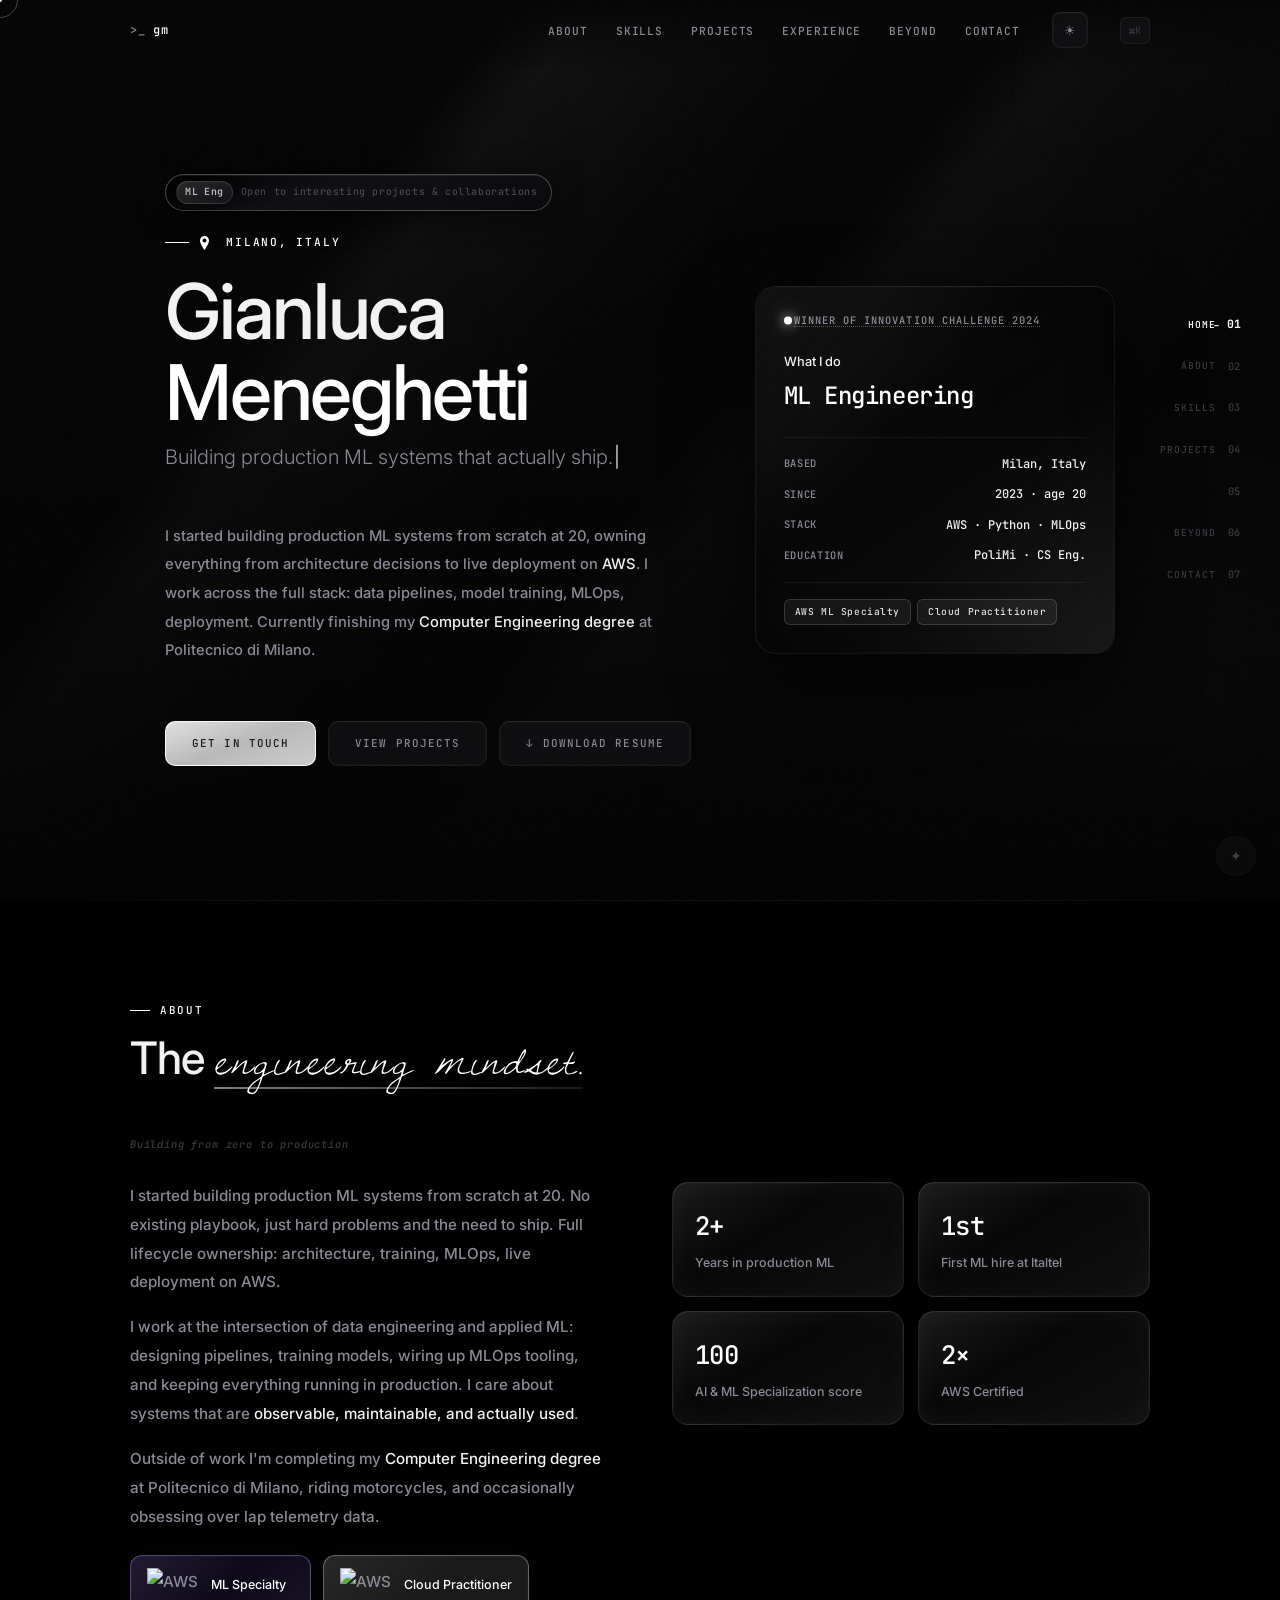
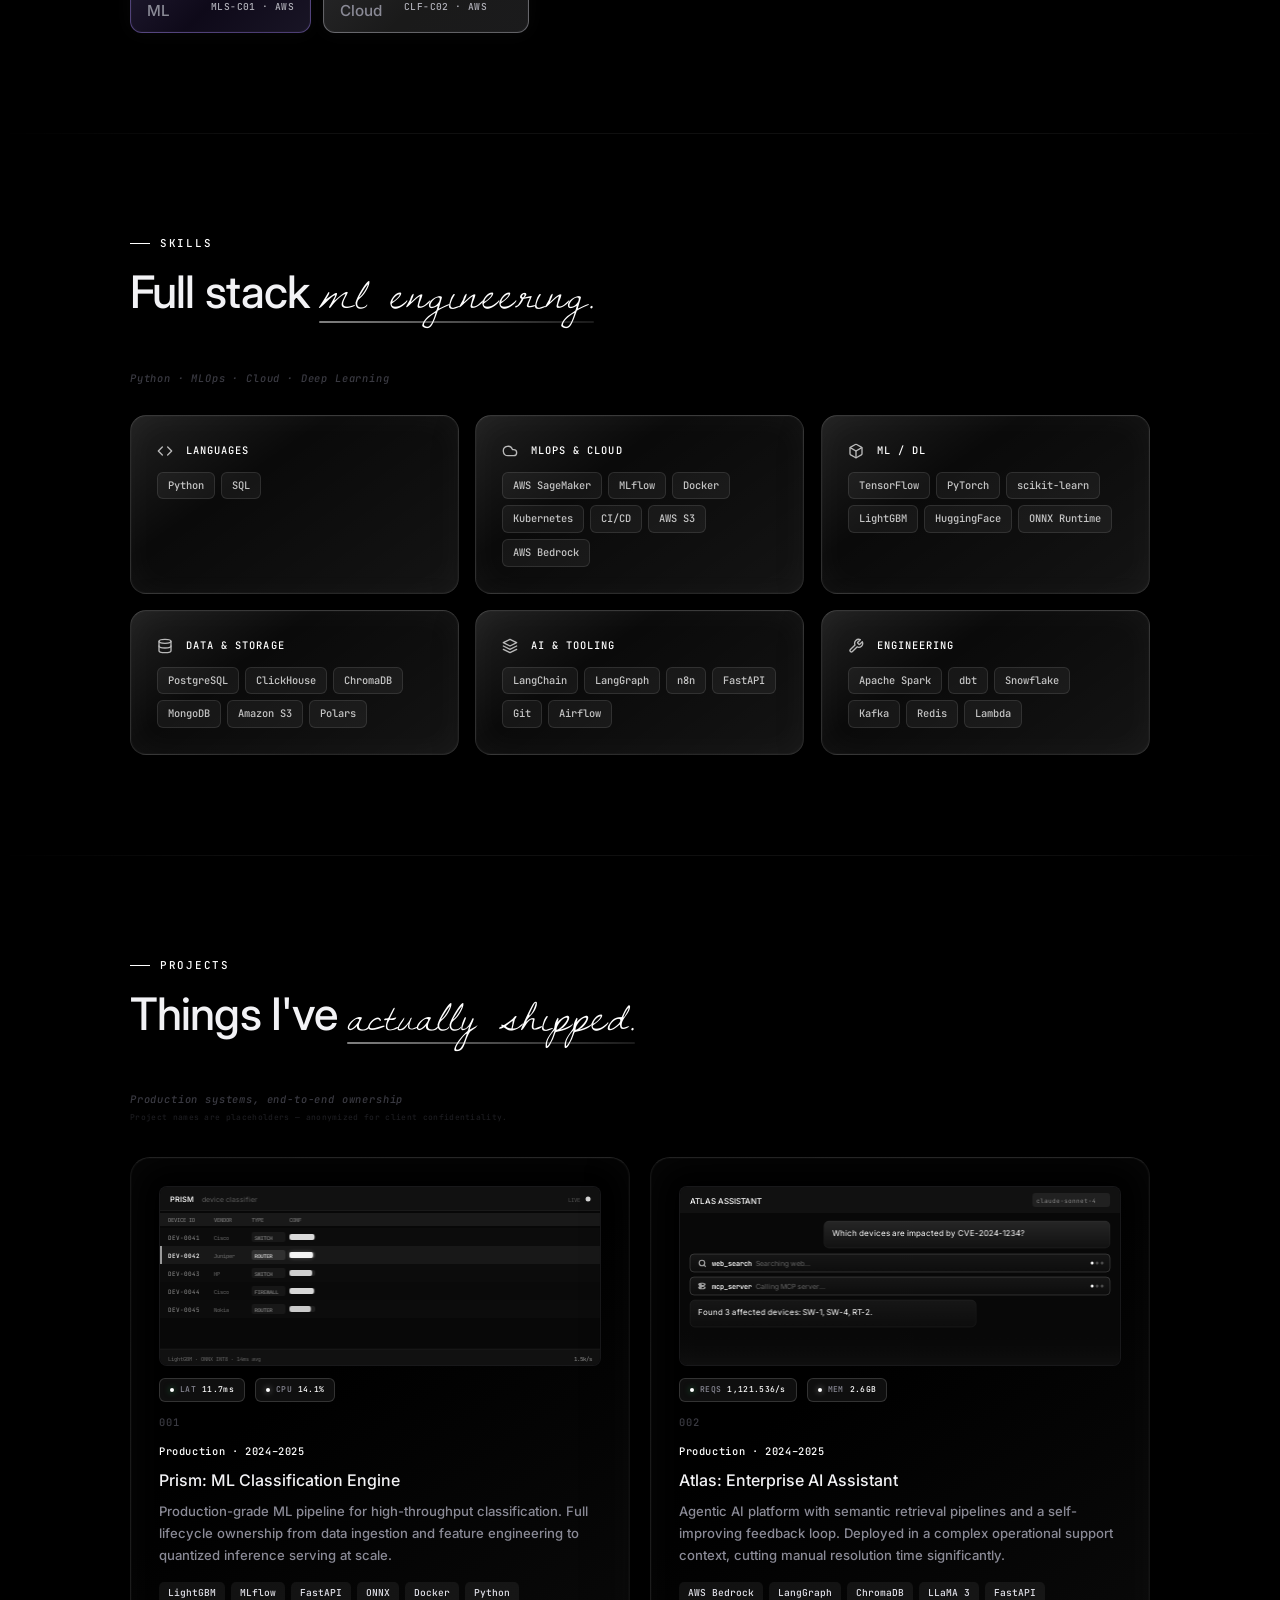
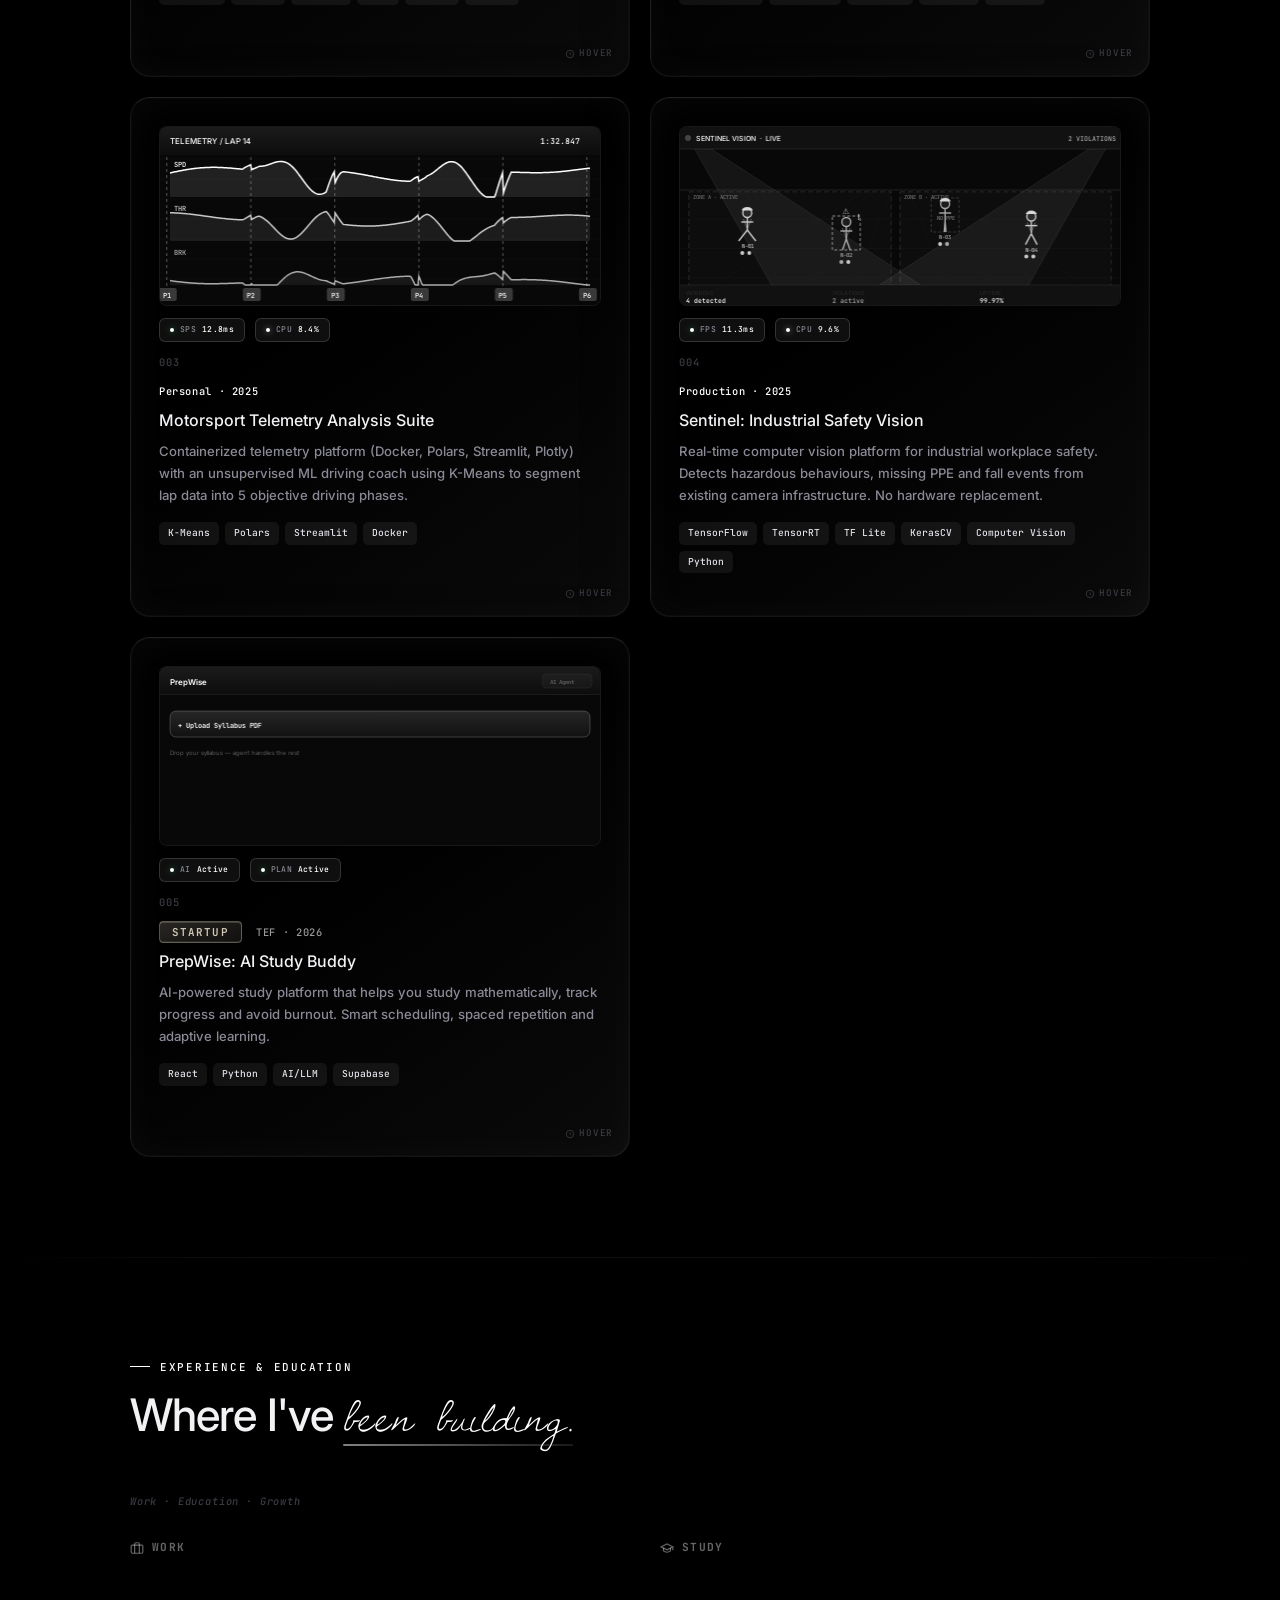
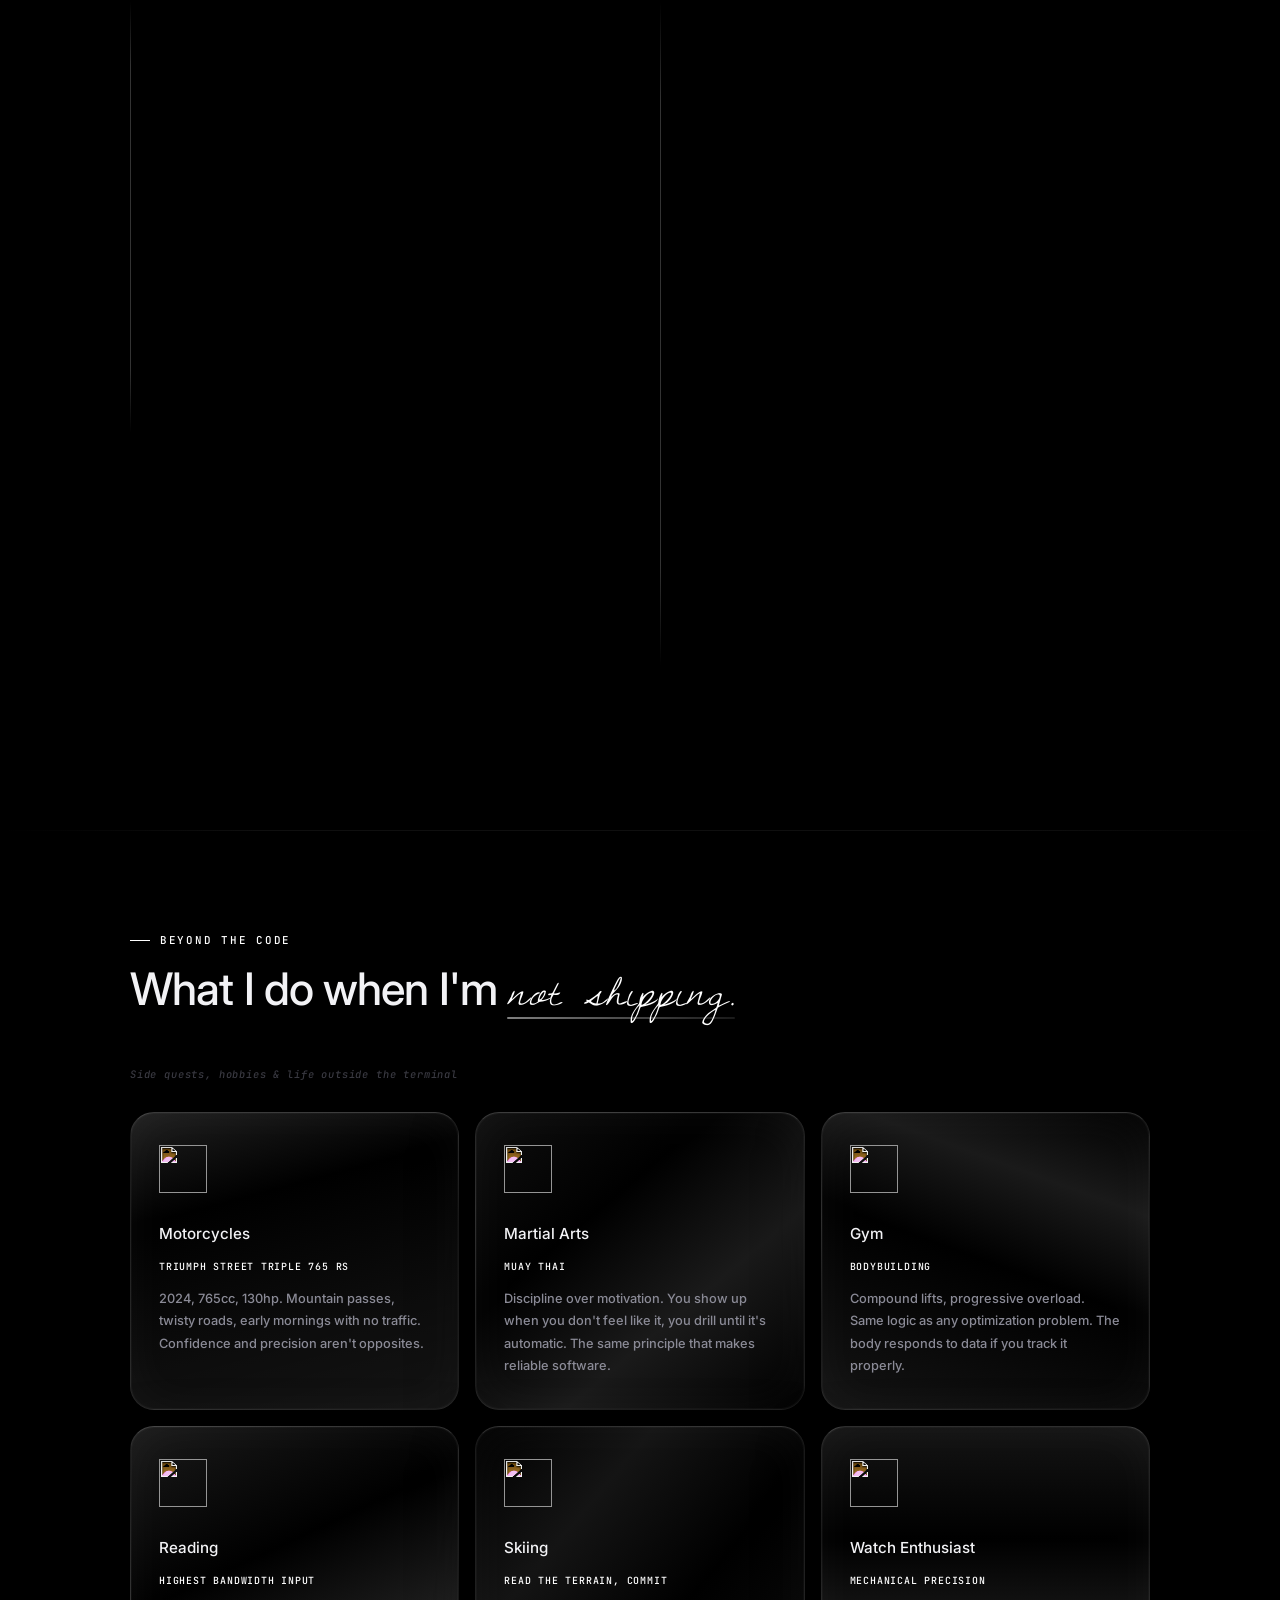
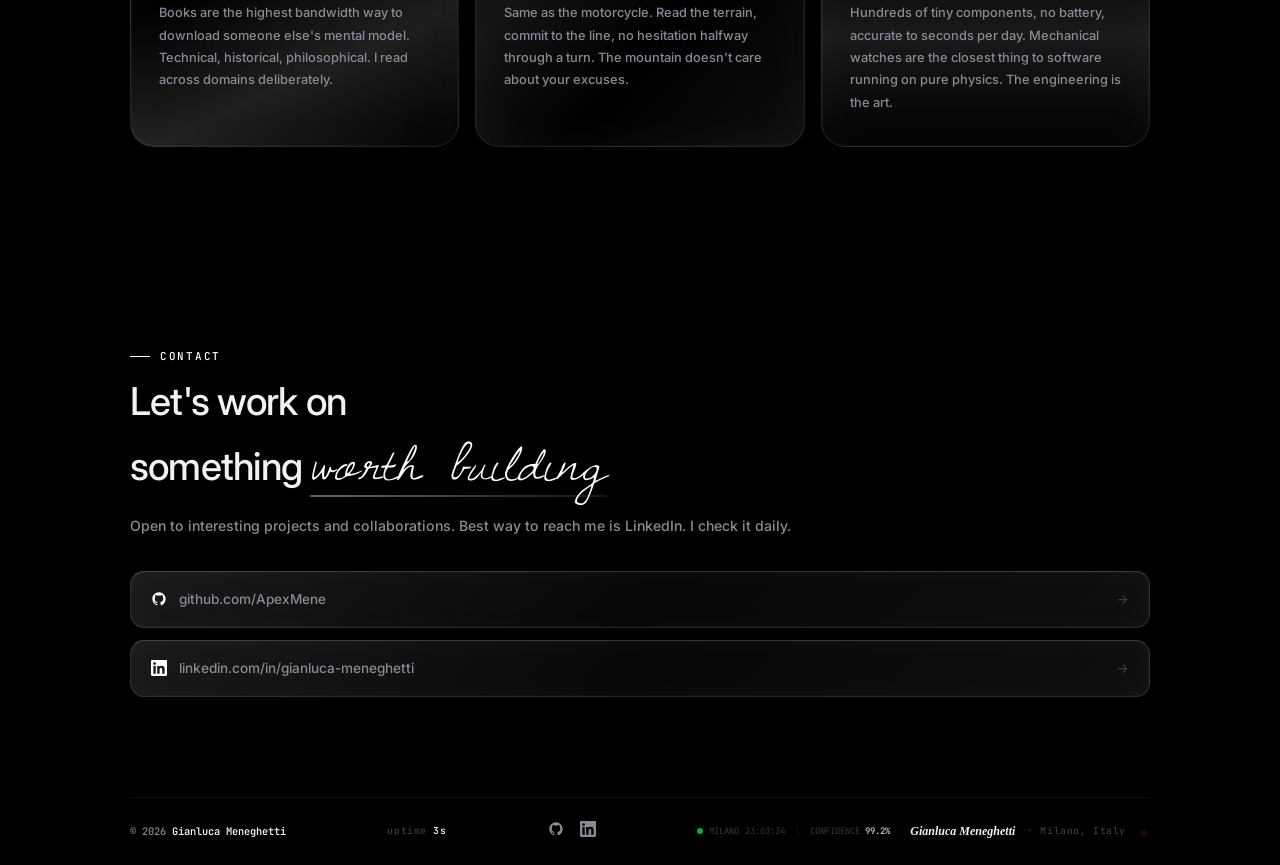
==== commit 33f456b8: "status-row gap 8px -> 2px" ====
--- a/gianlucameneghetti.html
+++ b/gianlucameneghetti.html
@@ -549,7 +549,7 @@
       pointer-events: none;
     }
     .status-row {
-      display: flex; align-items: center; gap: 8px;
+      display: flex; align-items: center; gap: 2px;
       font-family: var(--mono); font-size: .65rem;
       letter-spacing: .1em; color: var(--text-muted);
       margin-bottom: 24px; text-transform: uppercase;
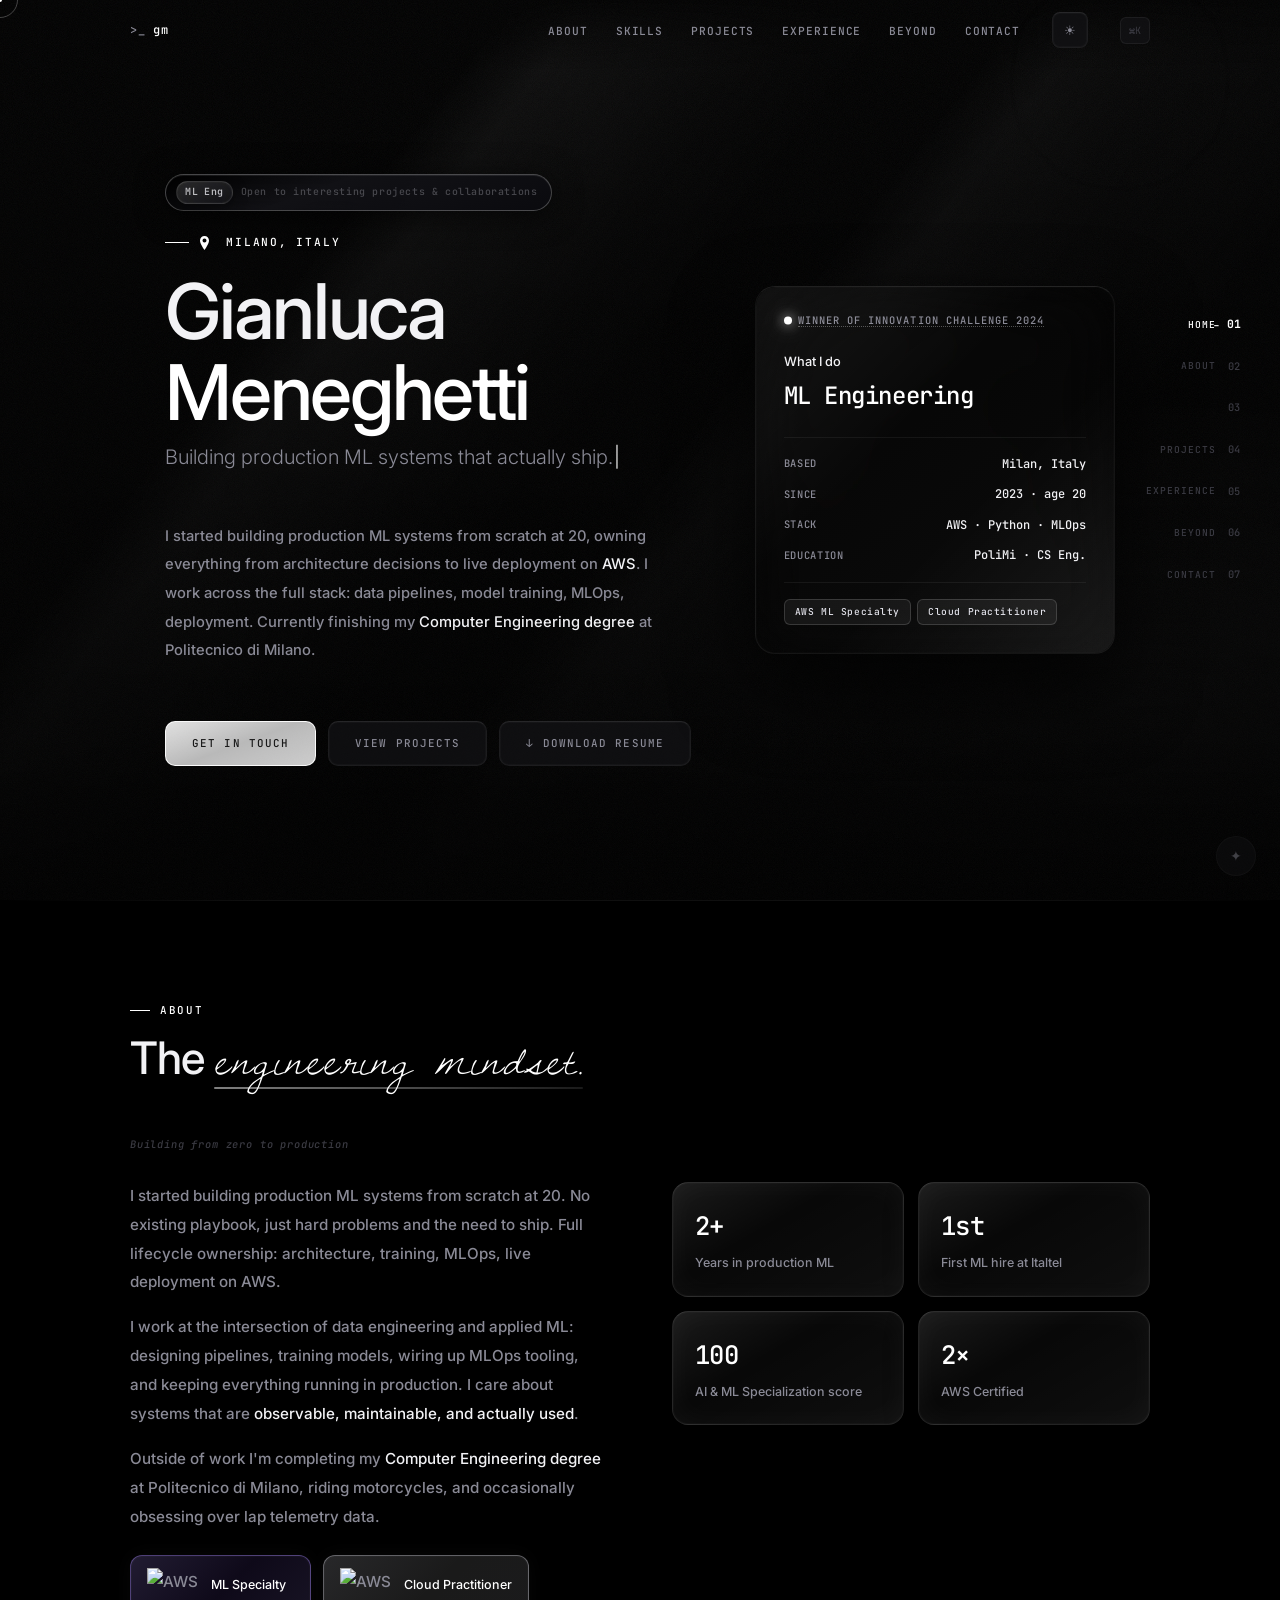
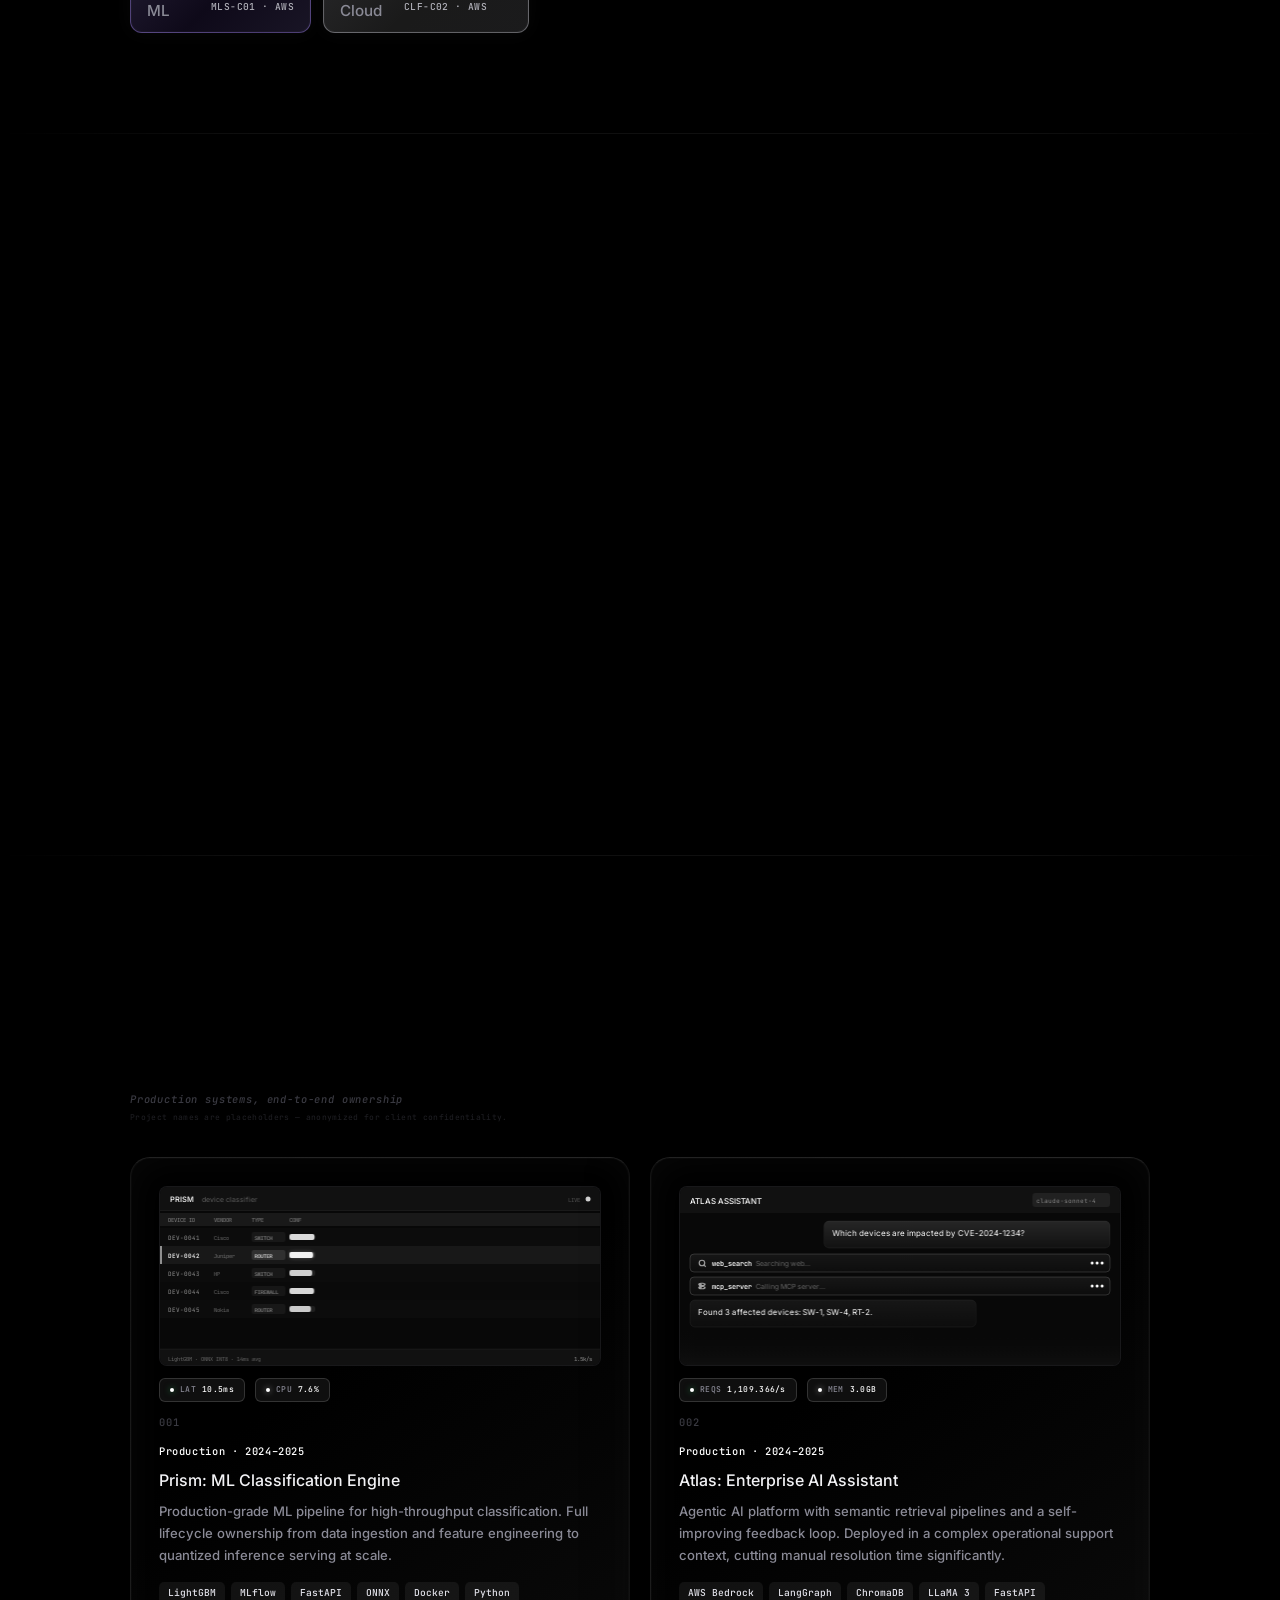
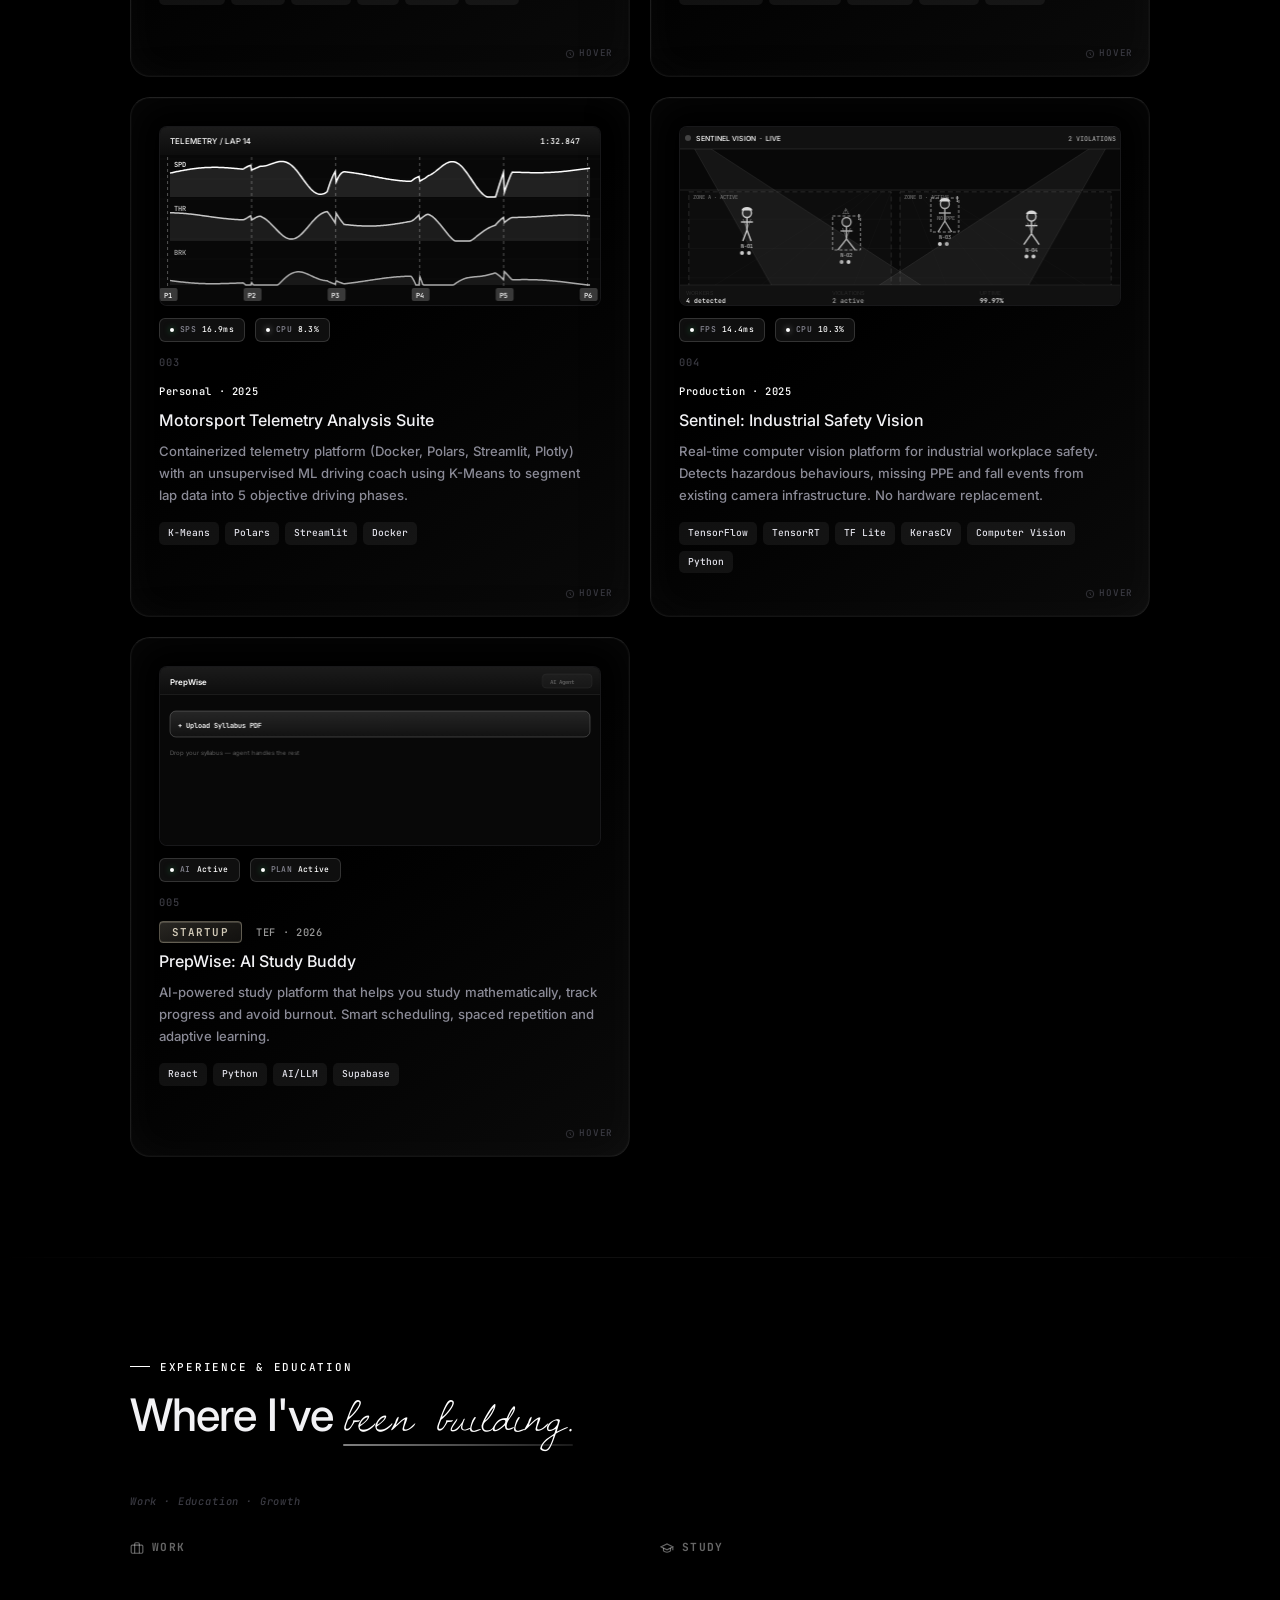
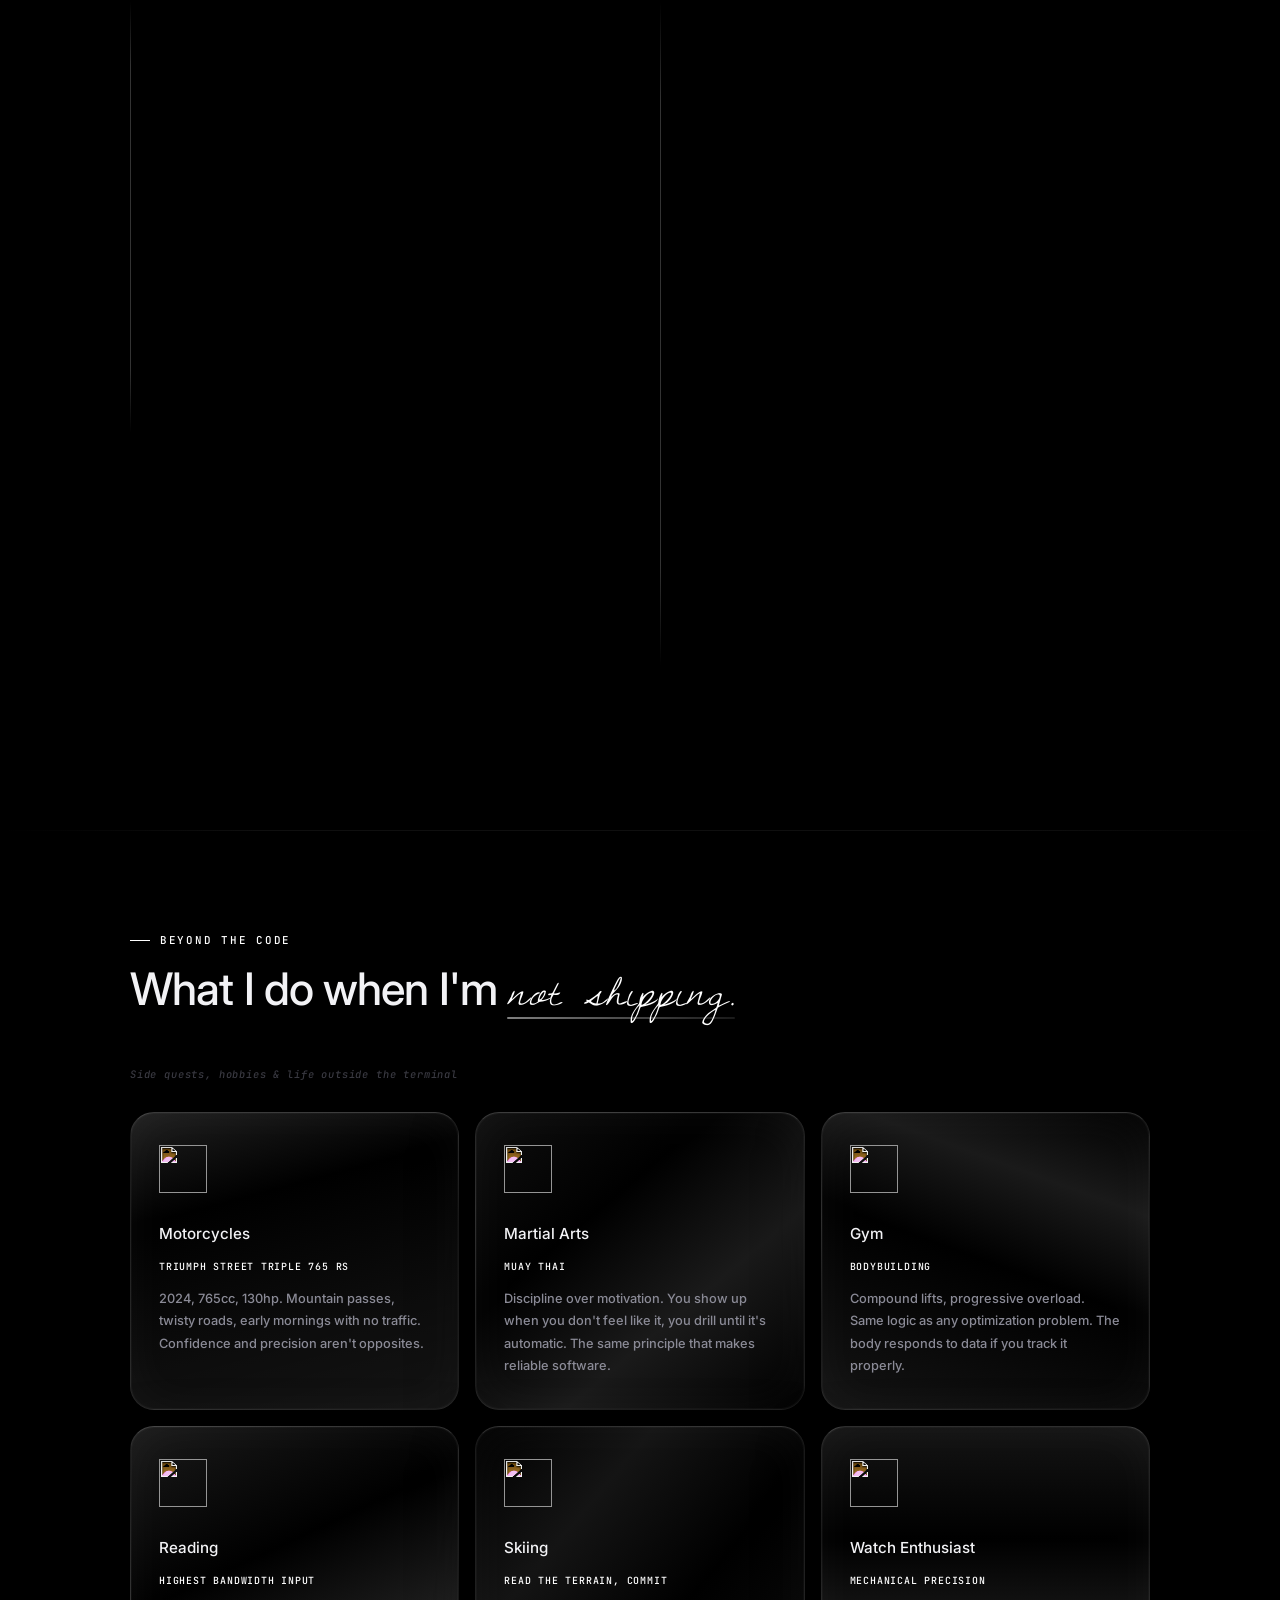
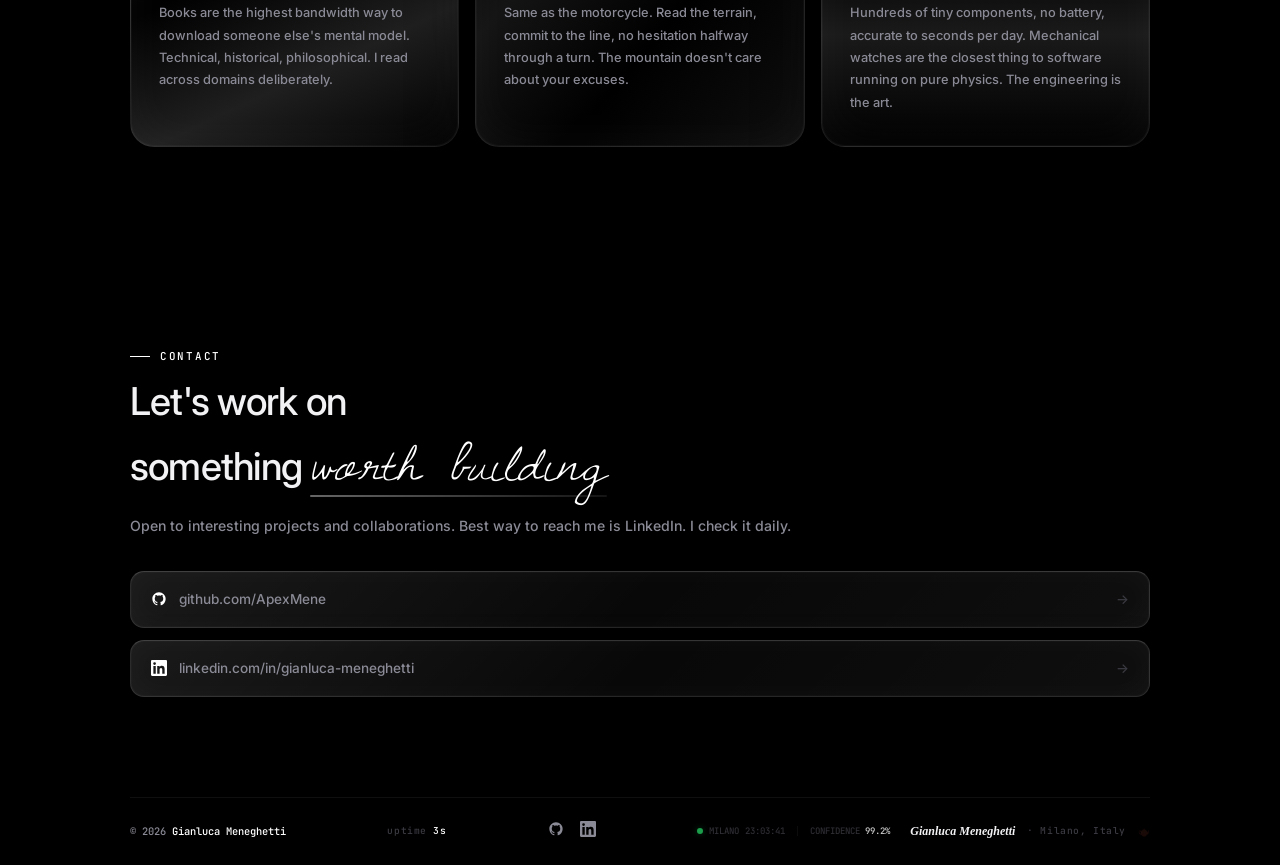
==== commit 997b8272: "status-row gap 2px -> 6px" ====
--- a/gianlucameneghetti.html
+++ b/gianlucameneghetti.html
@@ -549,7 +549,7 @@
       pointer-events: none;
     }
     .status-row {
-      display: flex; align-items: center; gap: 2px;
+      display: flex; align-items: center; gap: 6px;
       font-family: var(--mono); font-size: .65rem;
       letter-spacing: .1em; color: var(--text-muted);
       margin-bottom: 24px; text-transform: uppercase;
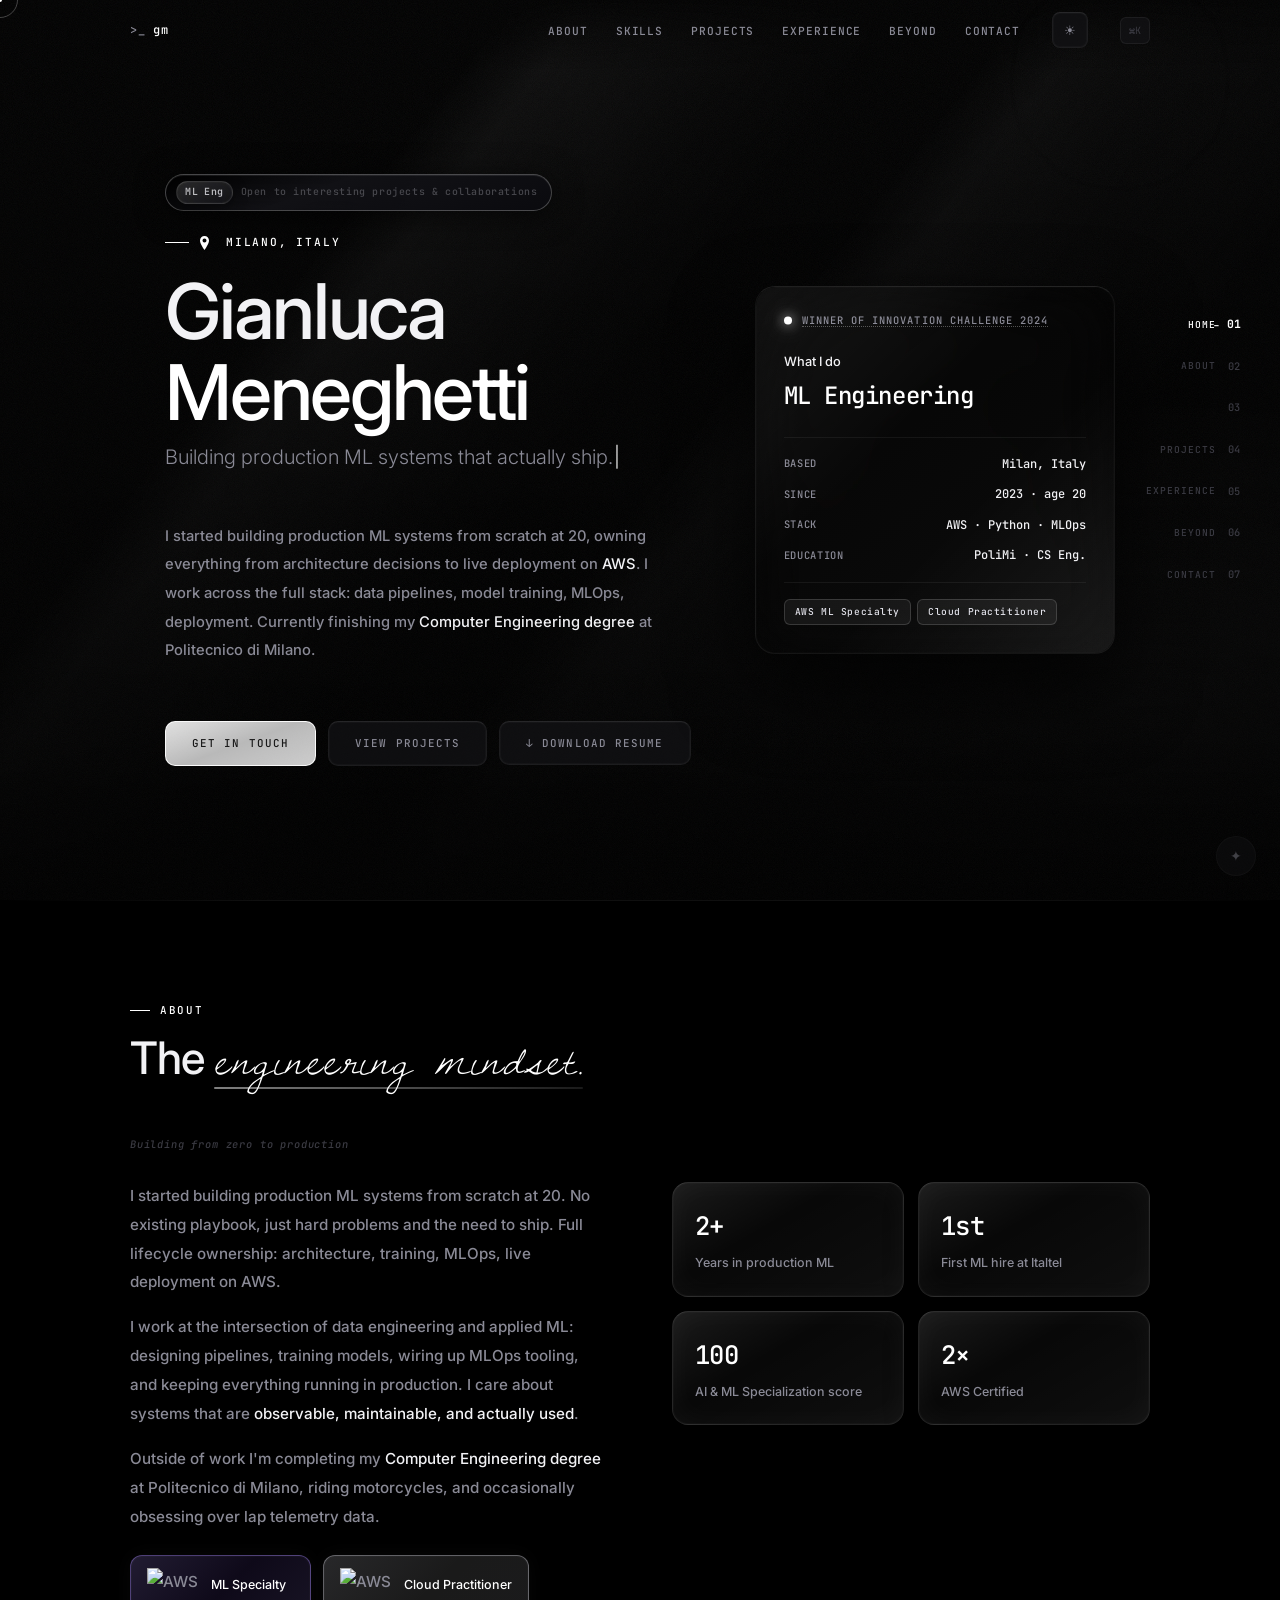
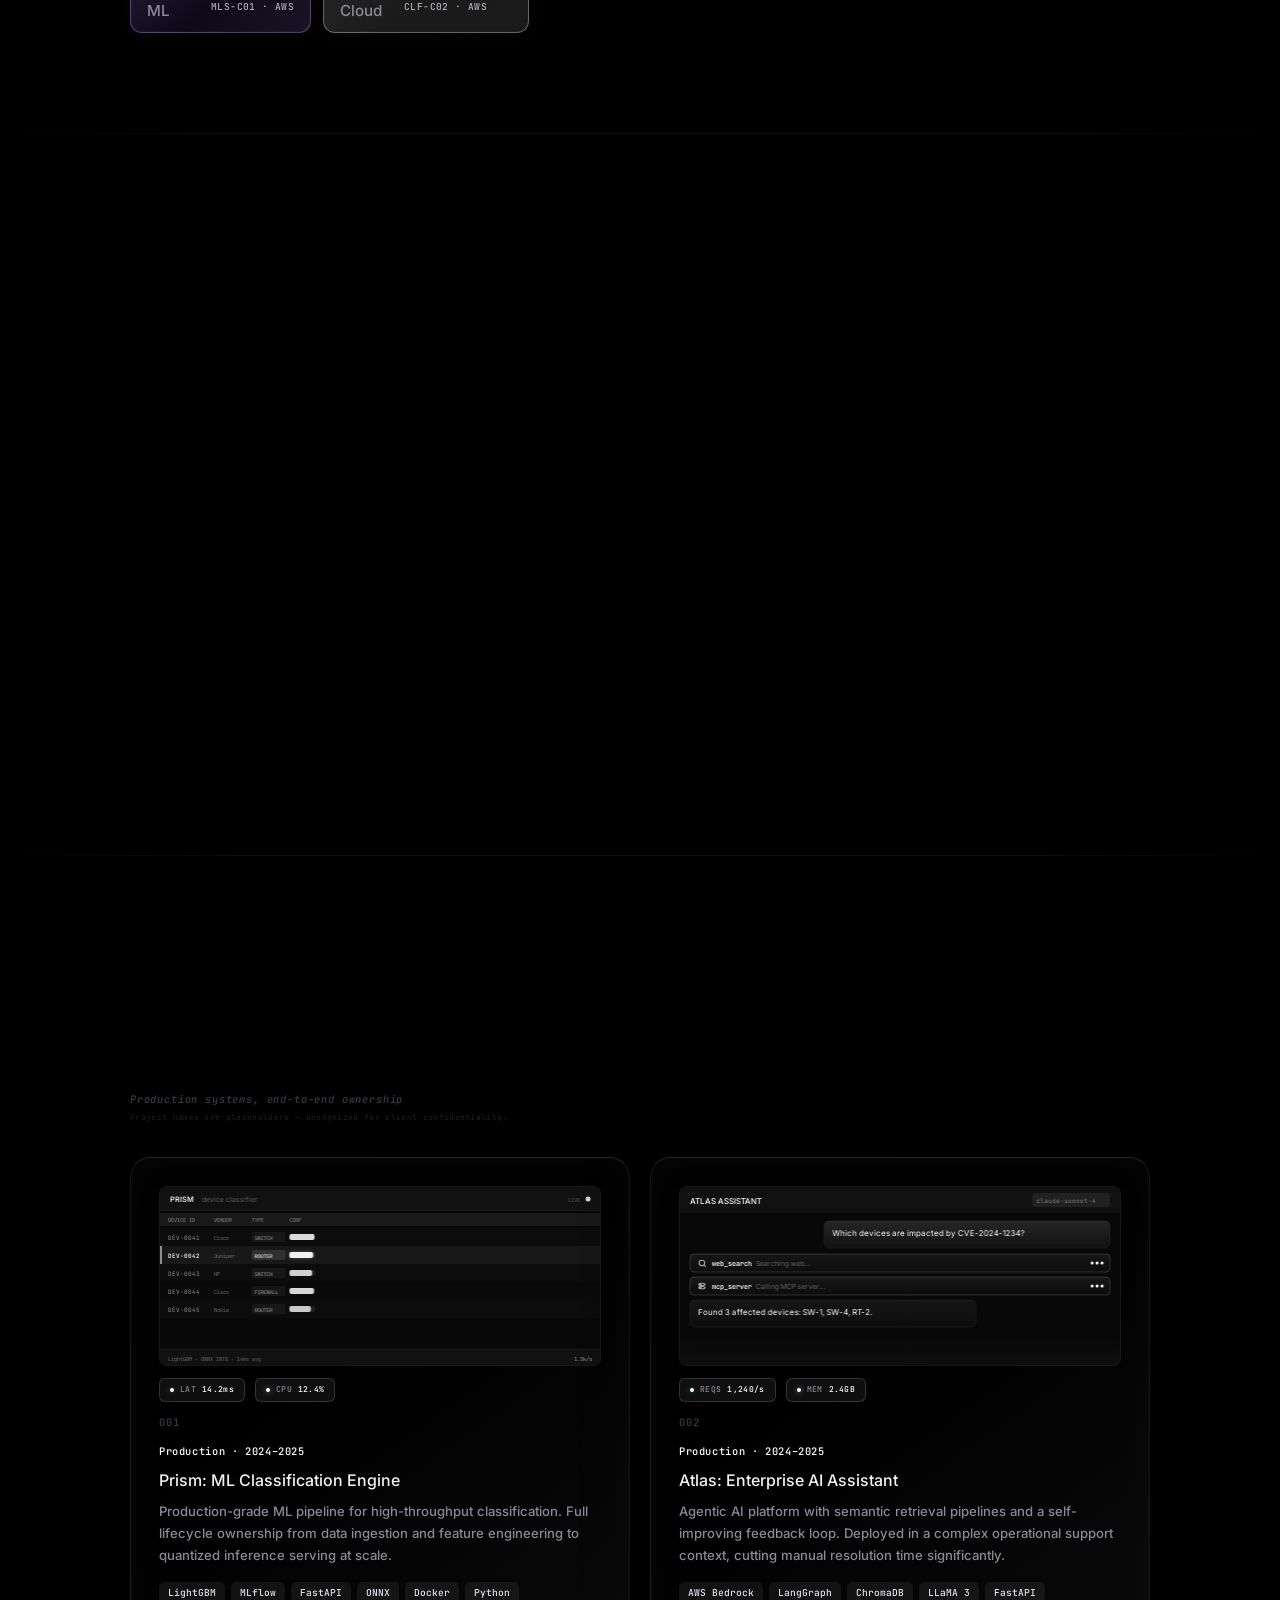
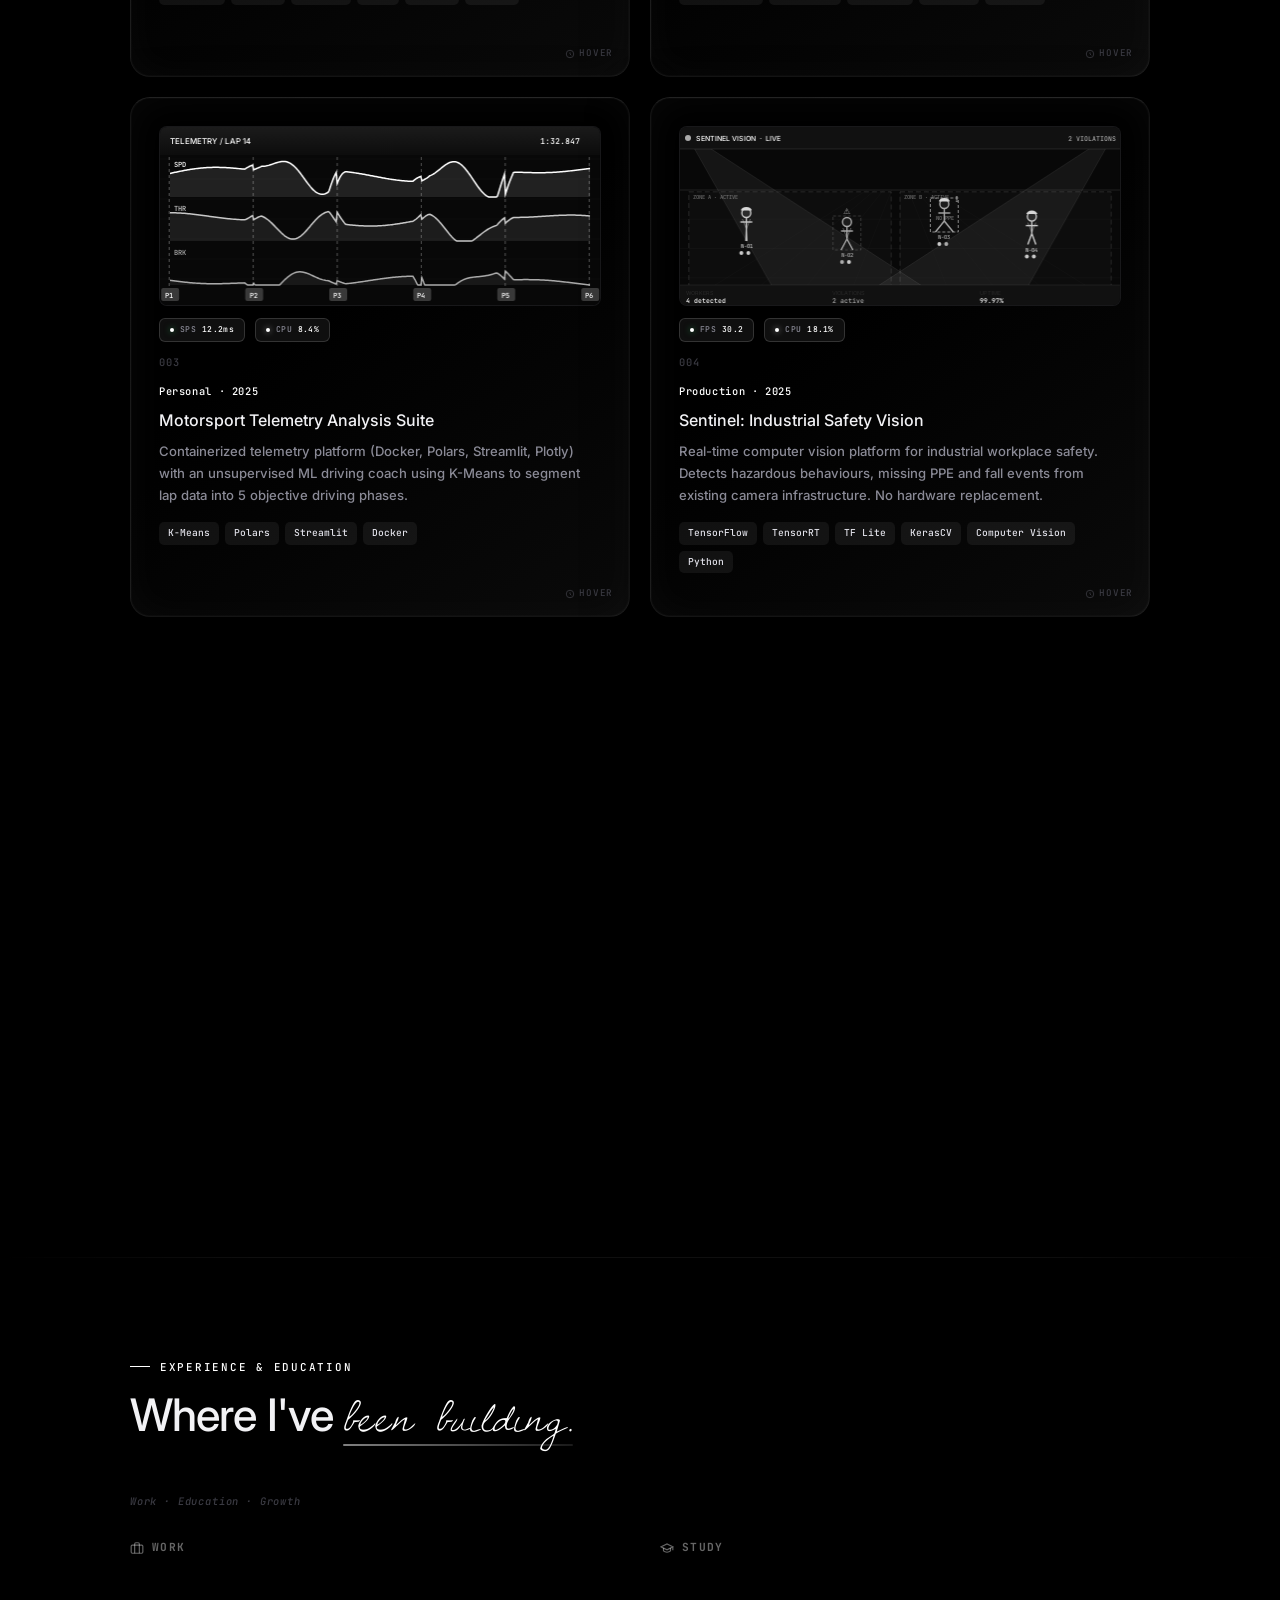
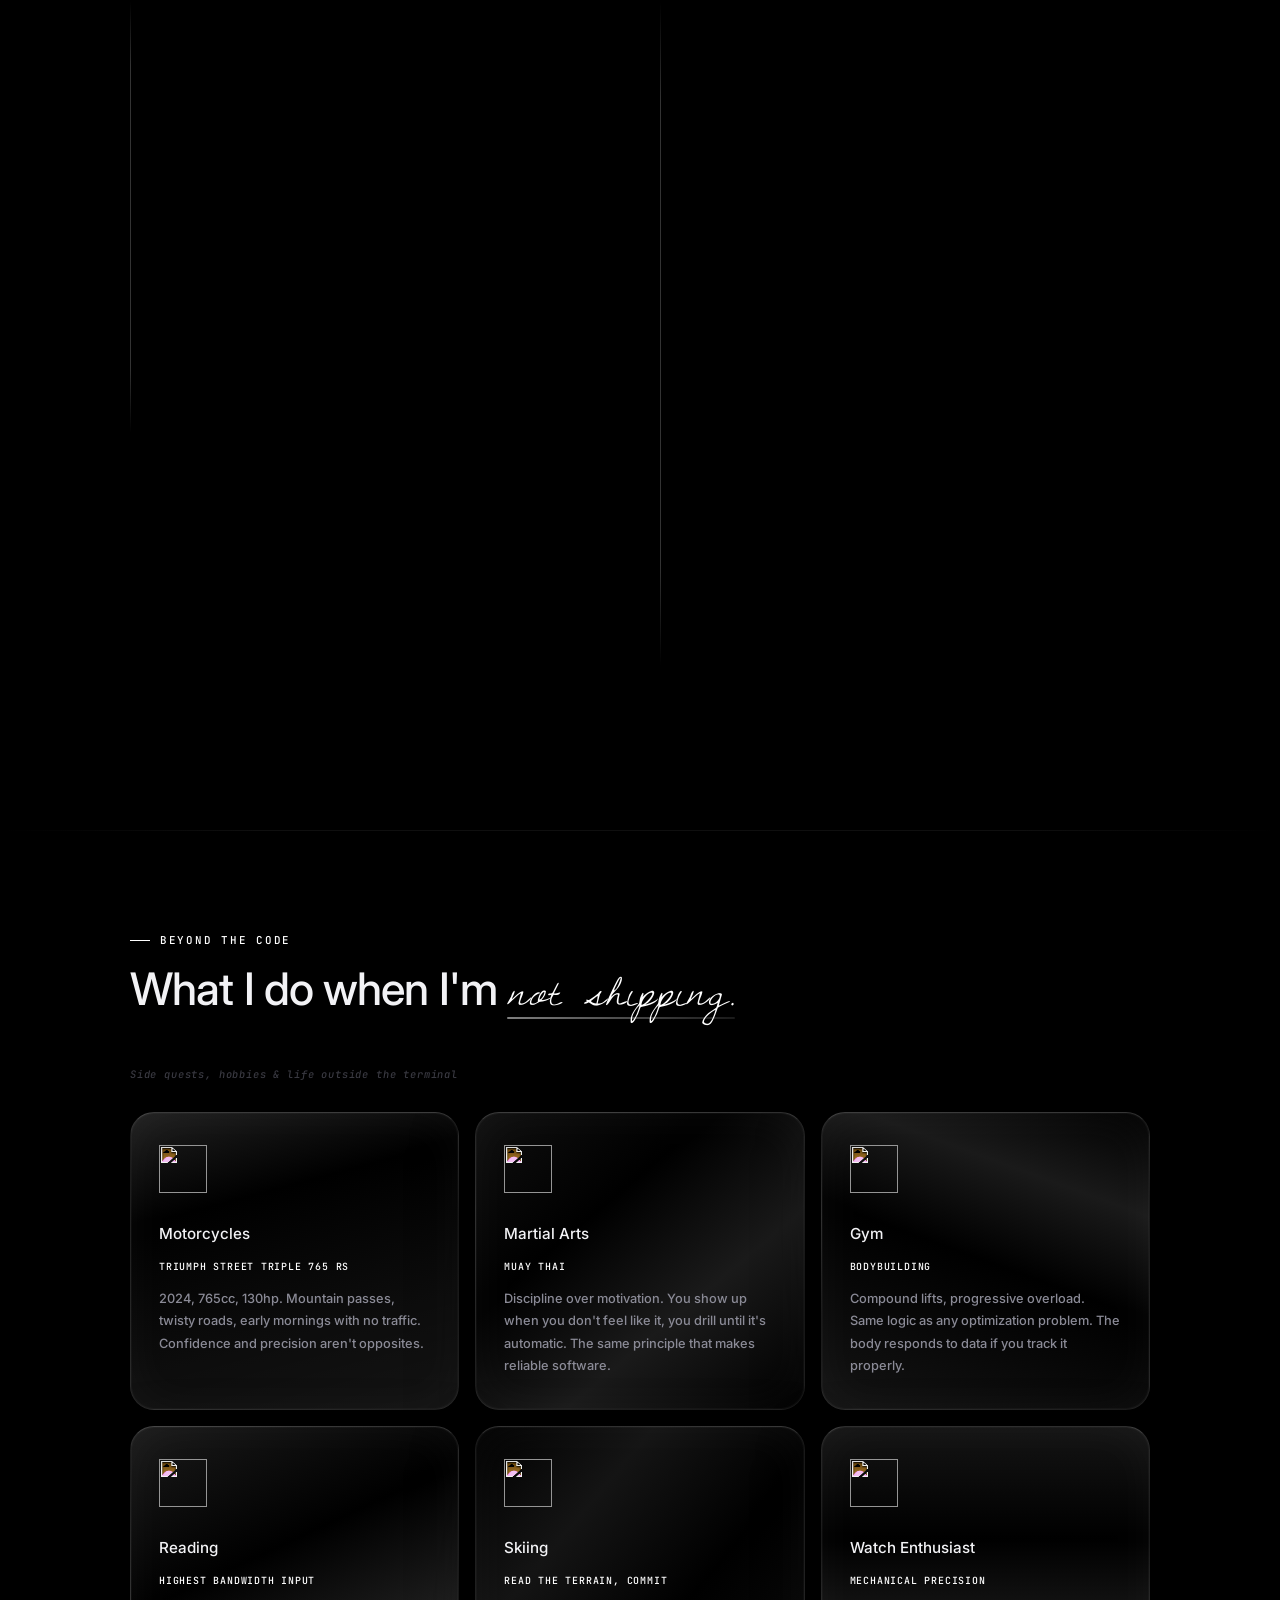
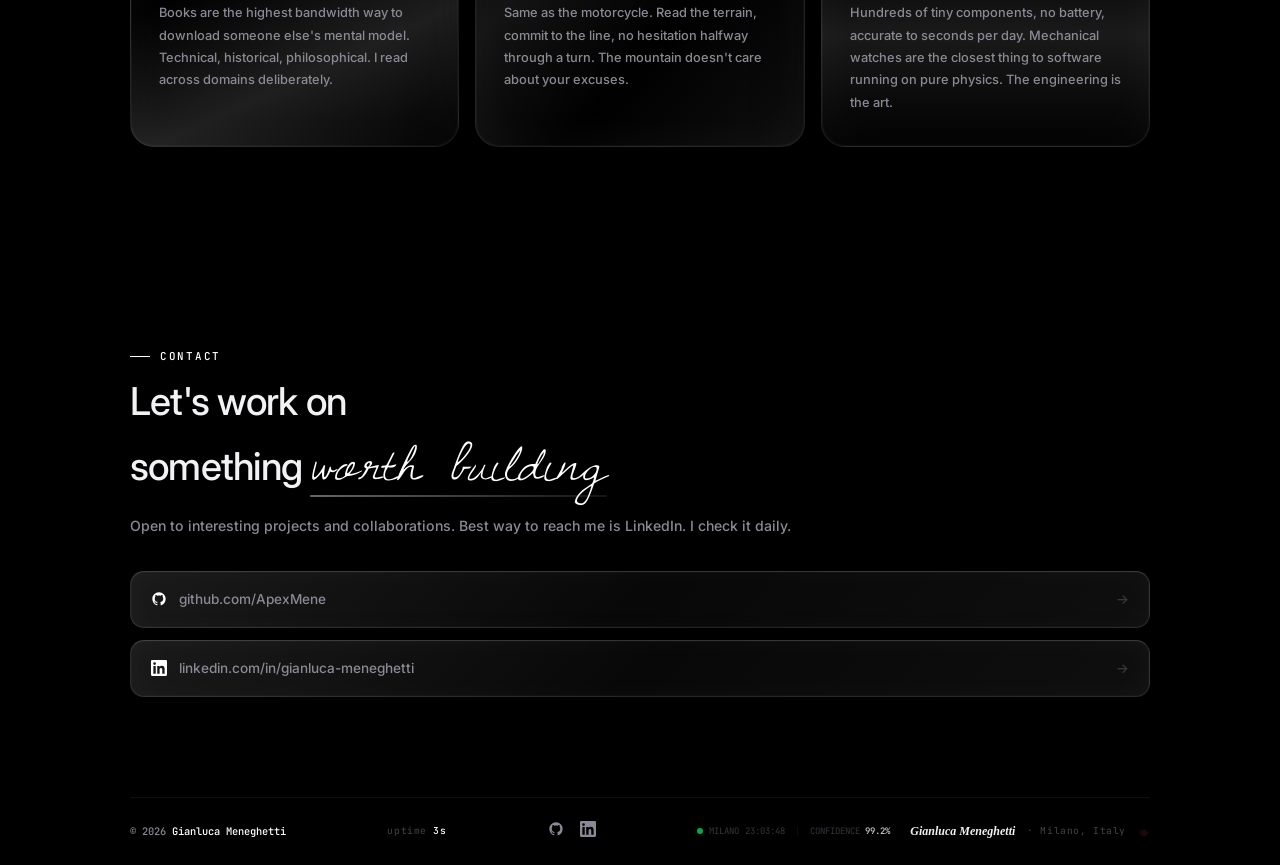
==== commit 84fc94e5: "status-row gap 6px -> 10px" ====
--- a/gianlucameneghetti.html
+++ b/gianlucameneghetti.html
@@ -549,7 +549,7 @@
       pointer-events: none;
     }
     .status-row {
-      display: flex; align-items: center; gap: 6px;
+      display: flex; align-items: center; gap: 10px;
       font-family: var(--mono); font-size: .65rem;
       letter-spacing: .1em; color: var(--text-muted);
       margin-bottom: 24px; text-transform: uppercase;
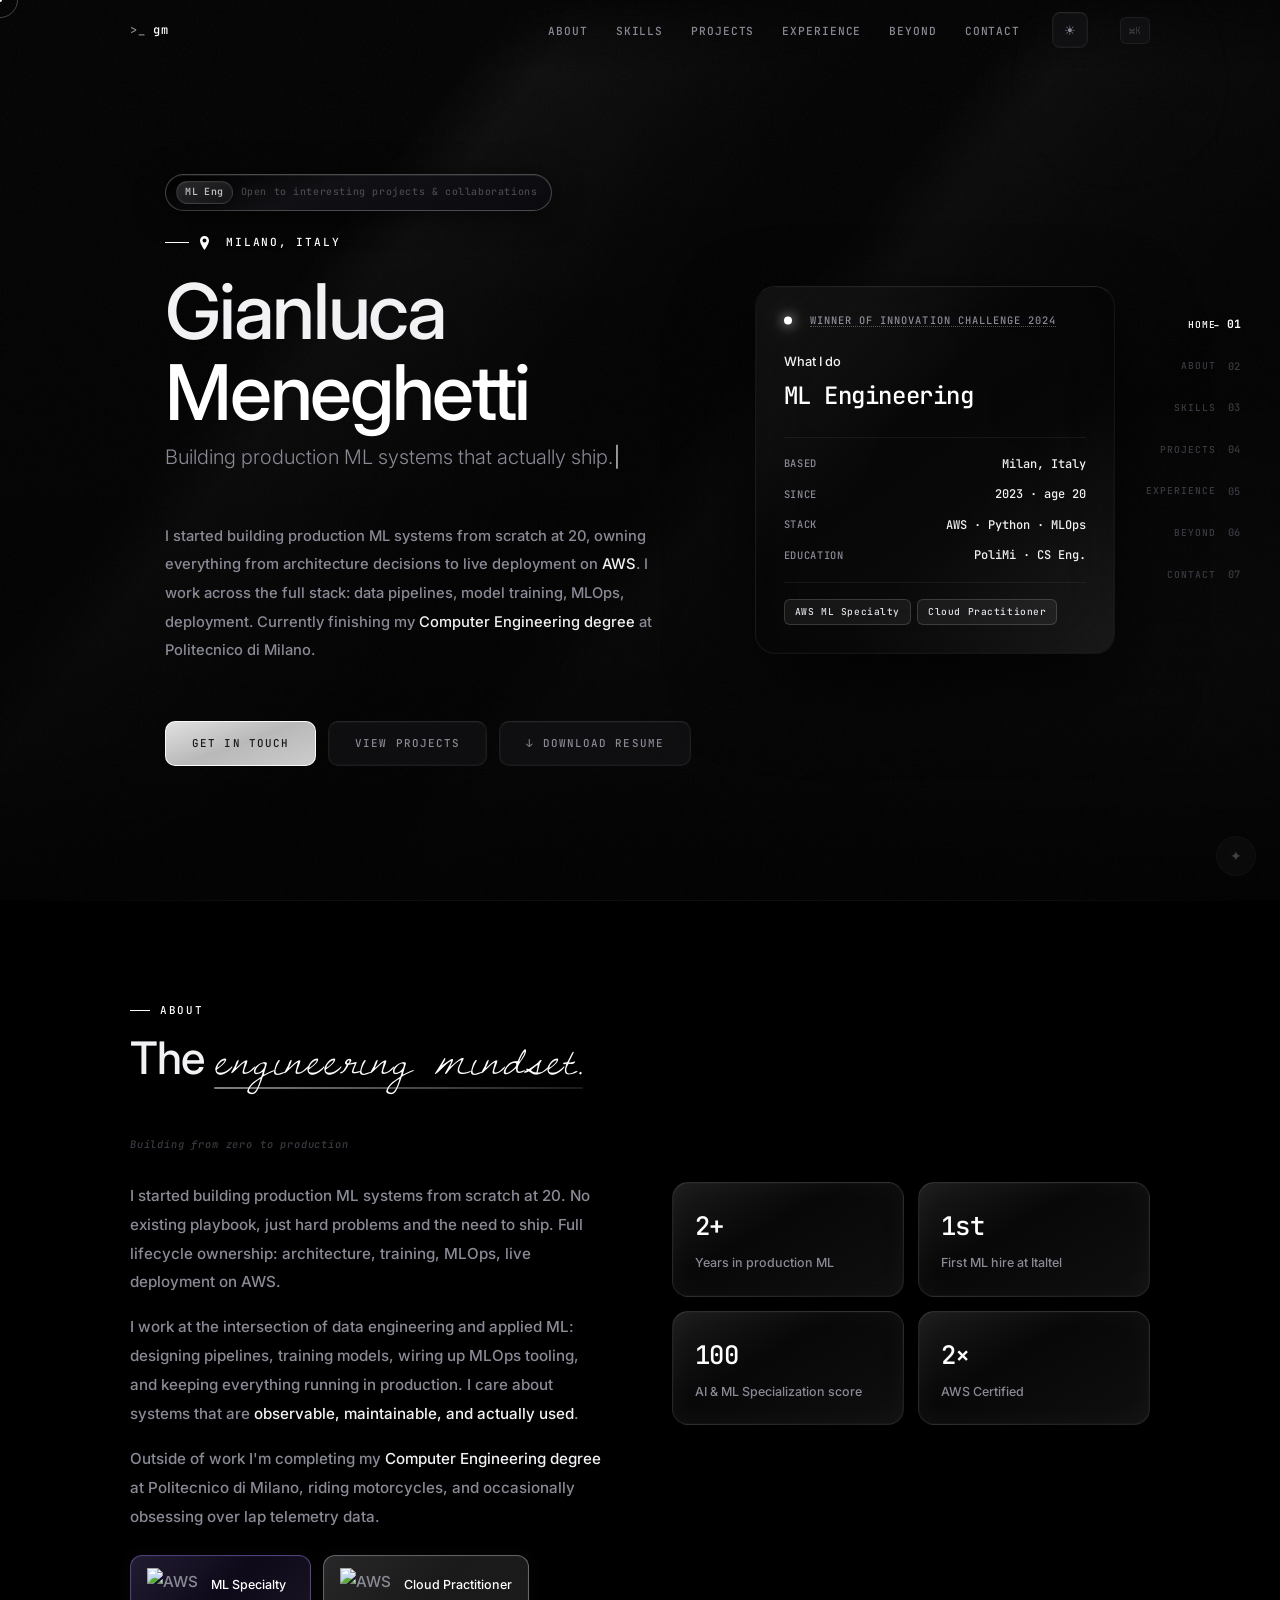
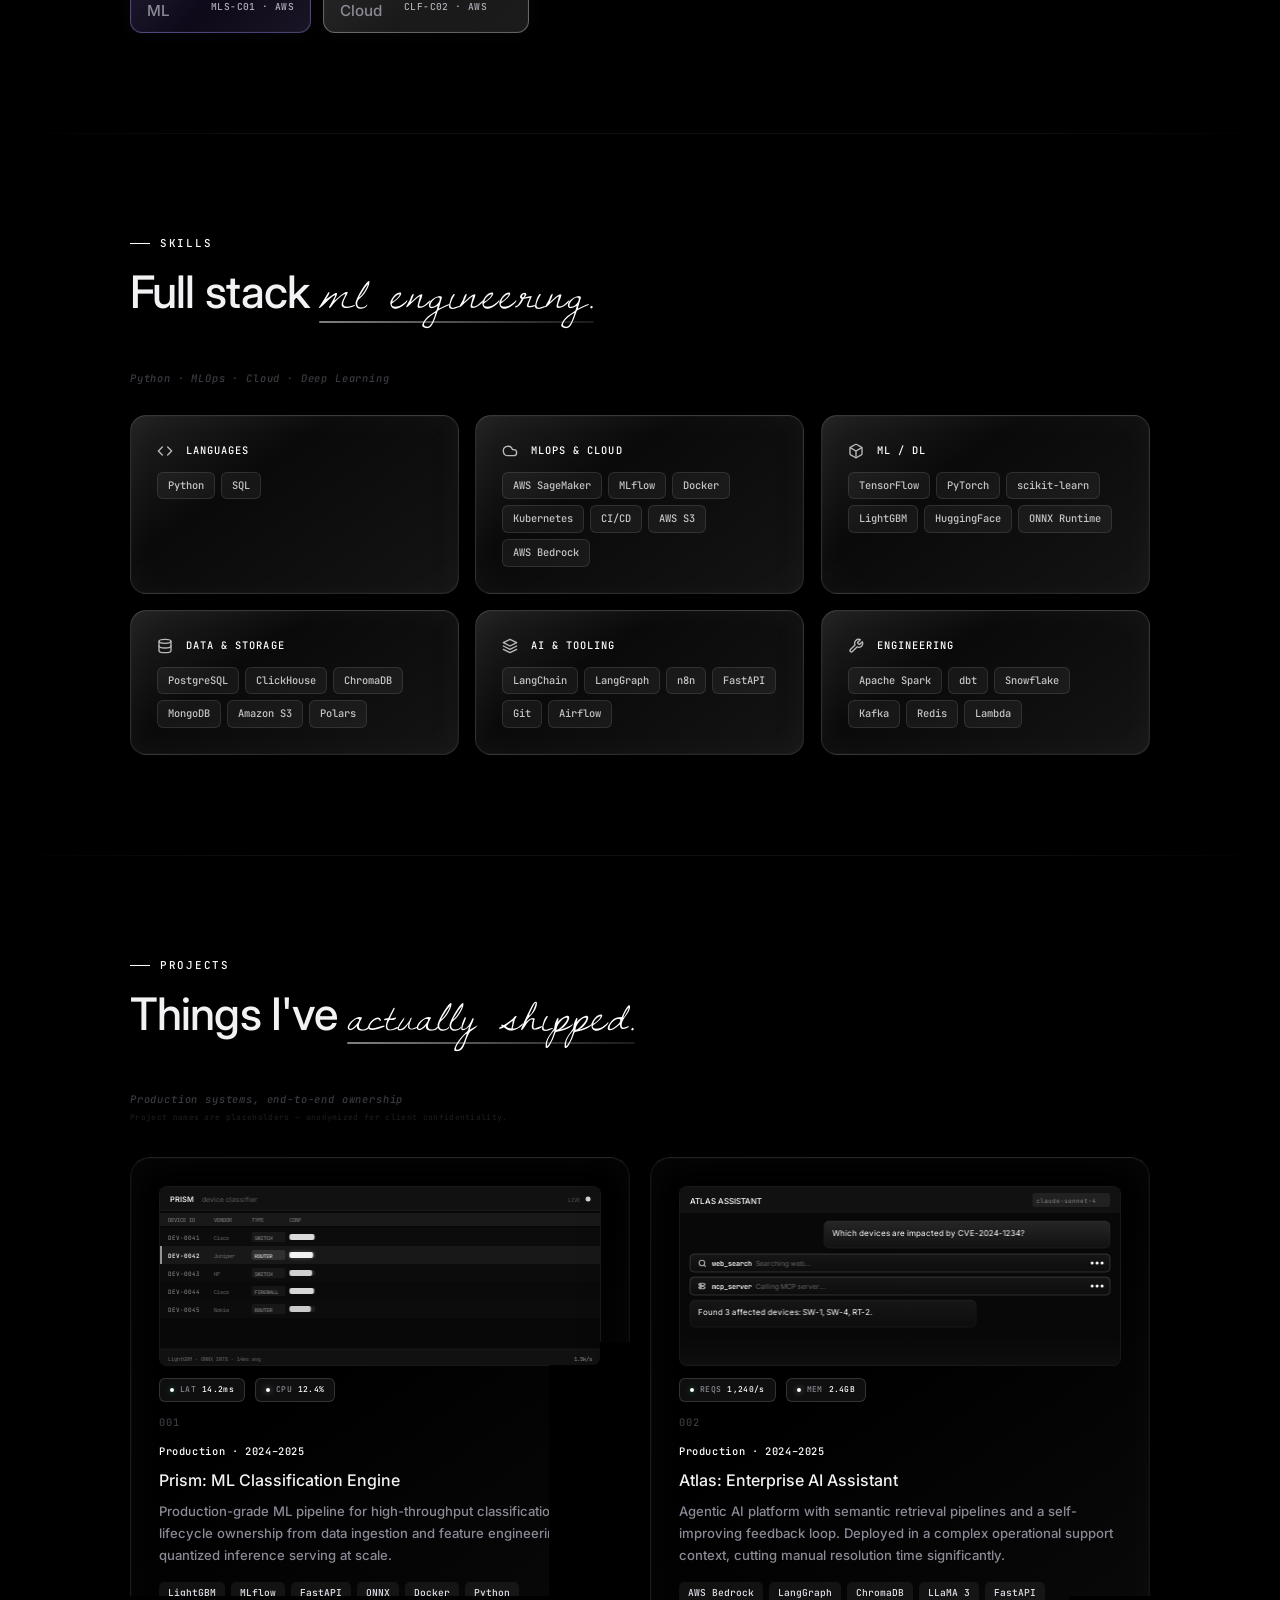
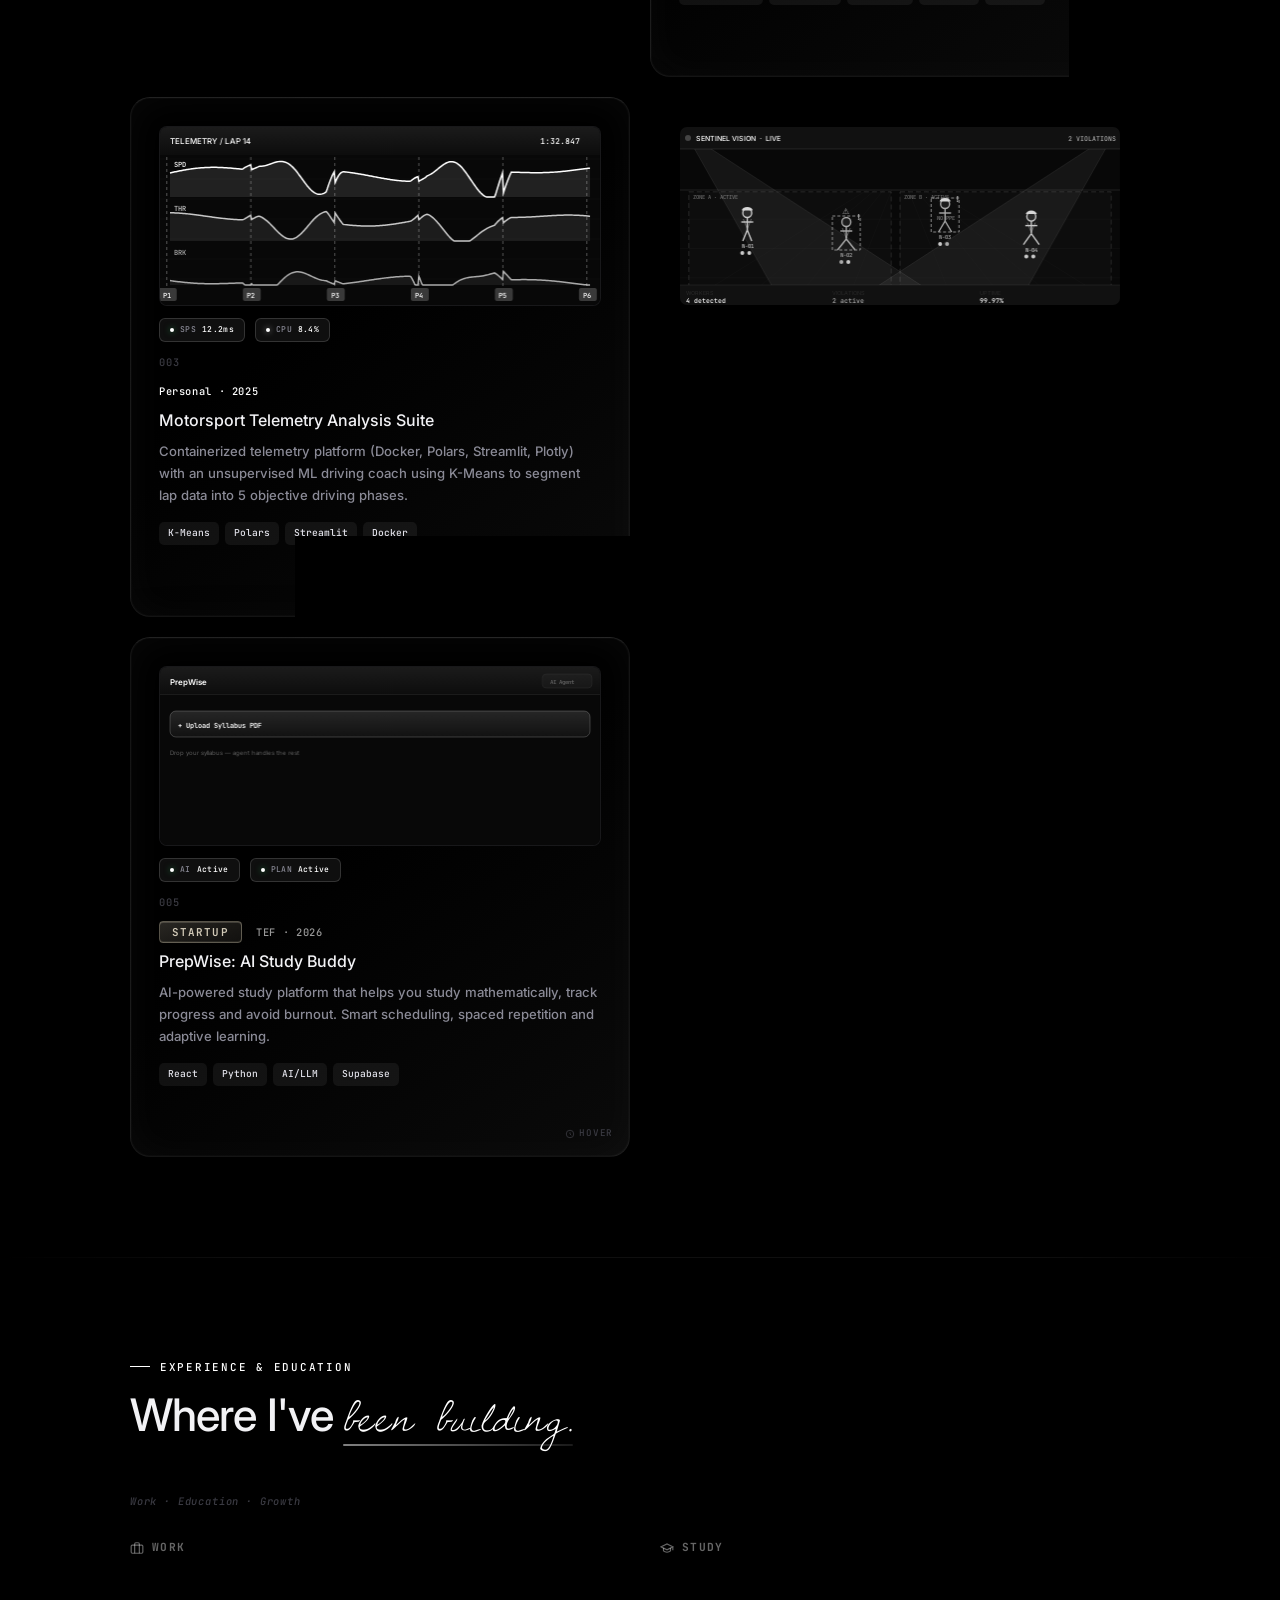
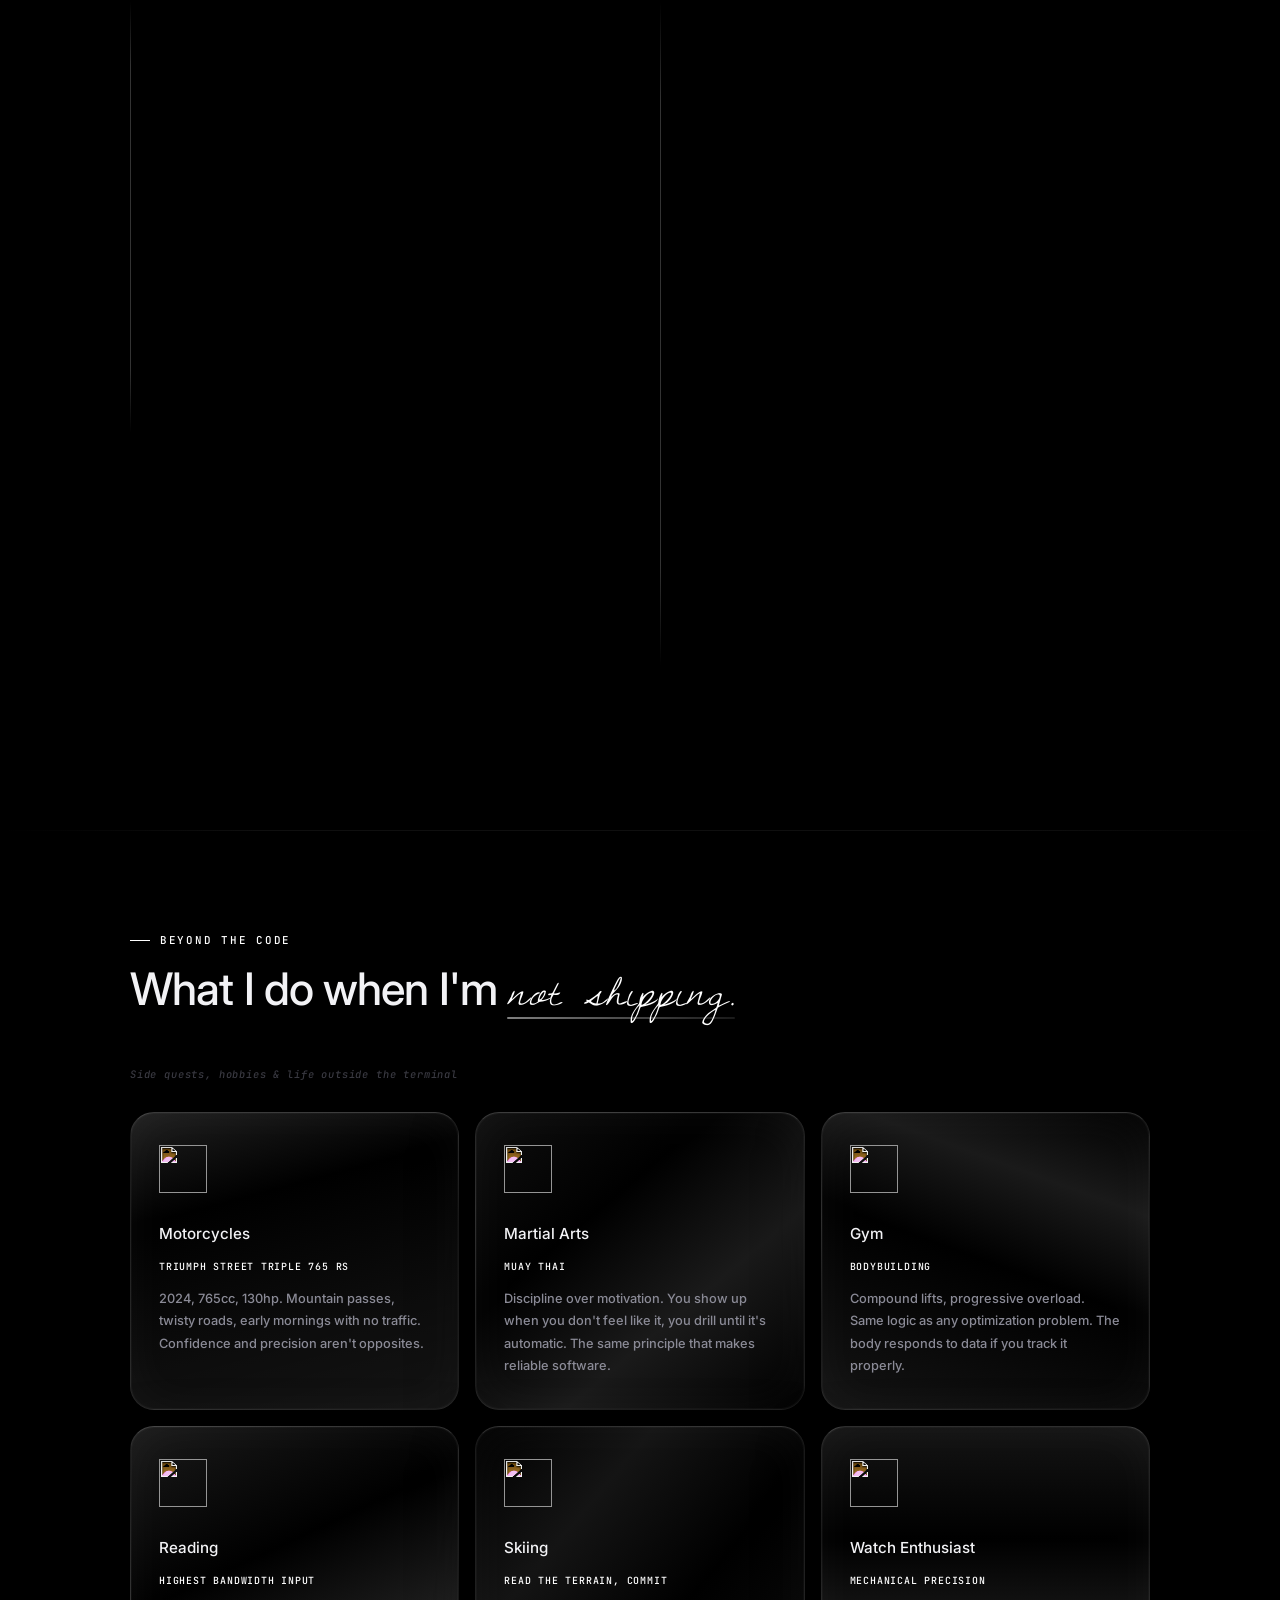
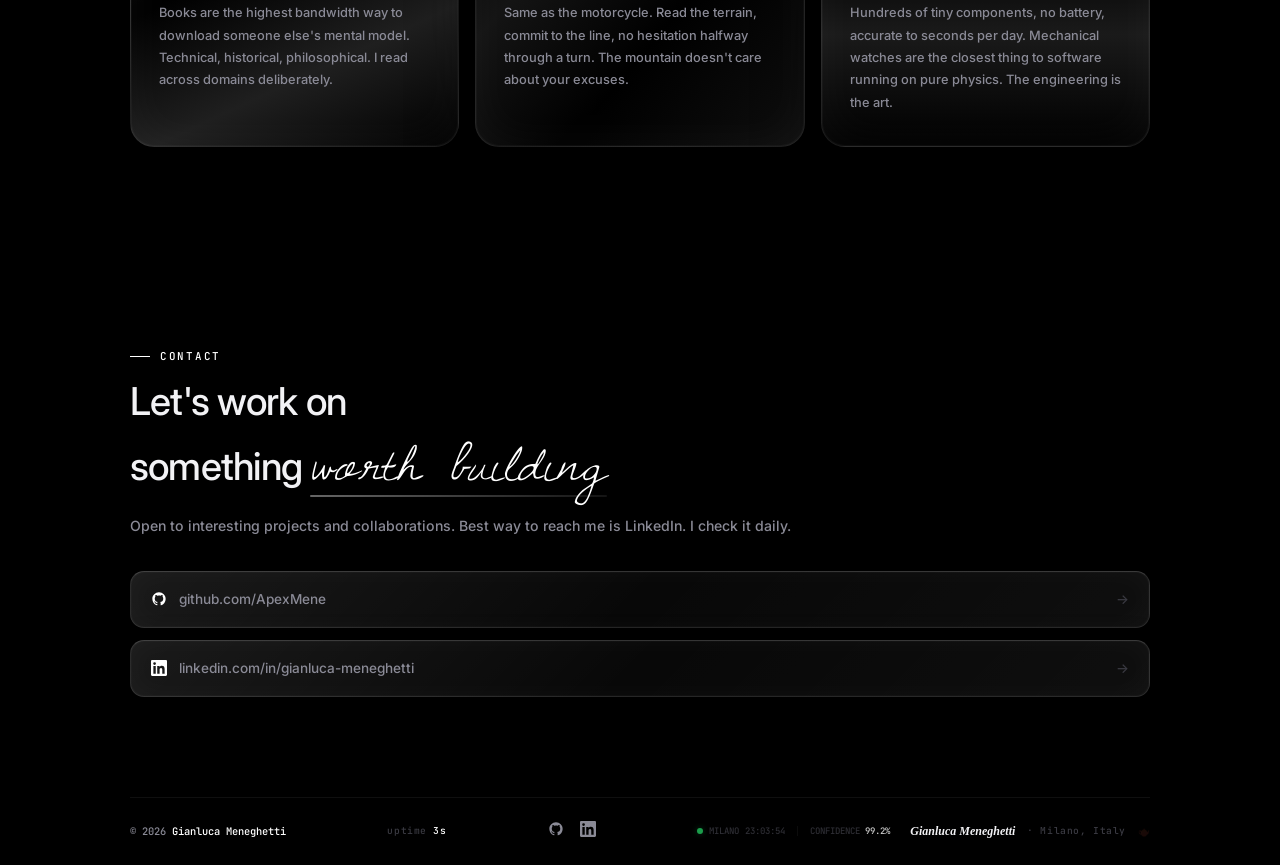
==== commit ed14ce85: "status-row gap 10px -> 18px" ====
--- a/gianlucameneghetti.html
+++ b/gianlucameneghetti.html
@@ -549,7 +549,7 @@
       pointer-events: none;
     }
     .status-row {
-      display: flex; align-items: center; gap: 10px;
+      display: flex; align-items: center; gap: 18px;
       font-family: var(--mono); font-size: .65rem;
       letter-spacing: .1em; color: var(--text-muted);
       margin-bottom: 24px; text-transform: uppercase;
